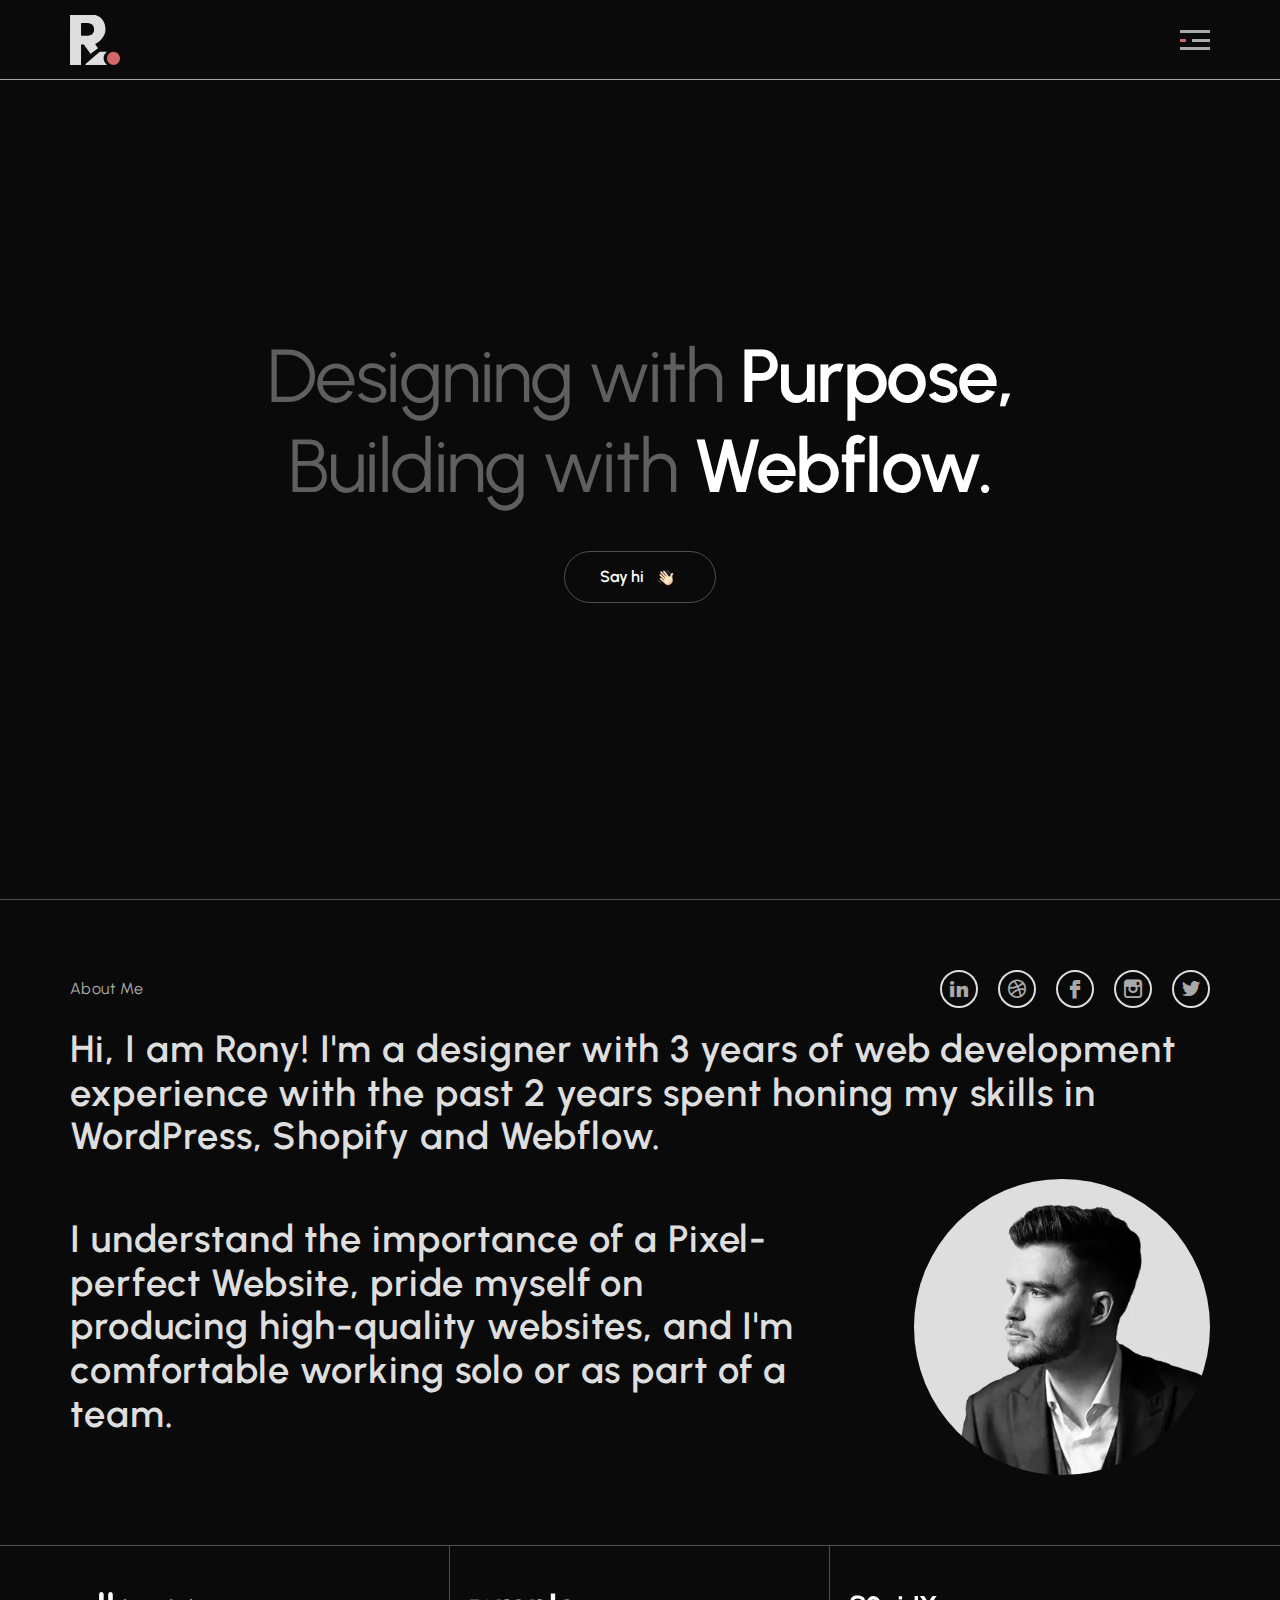
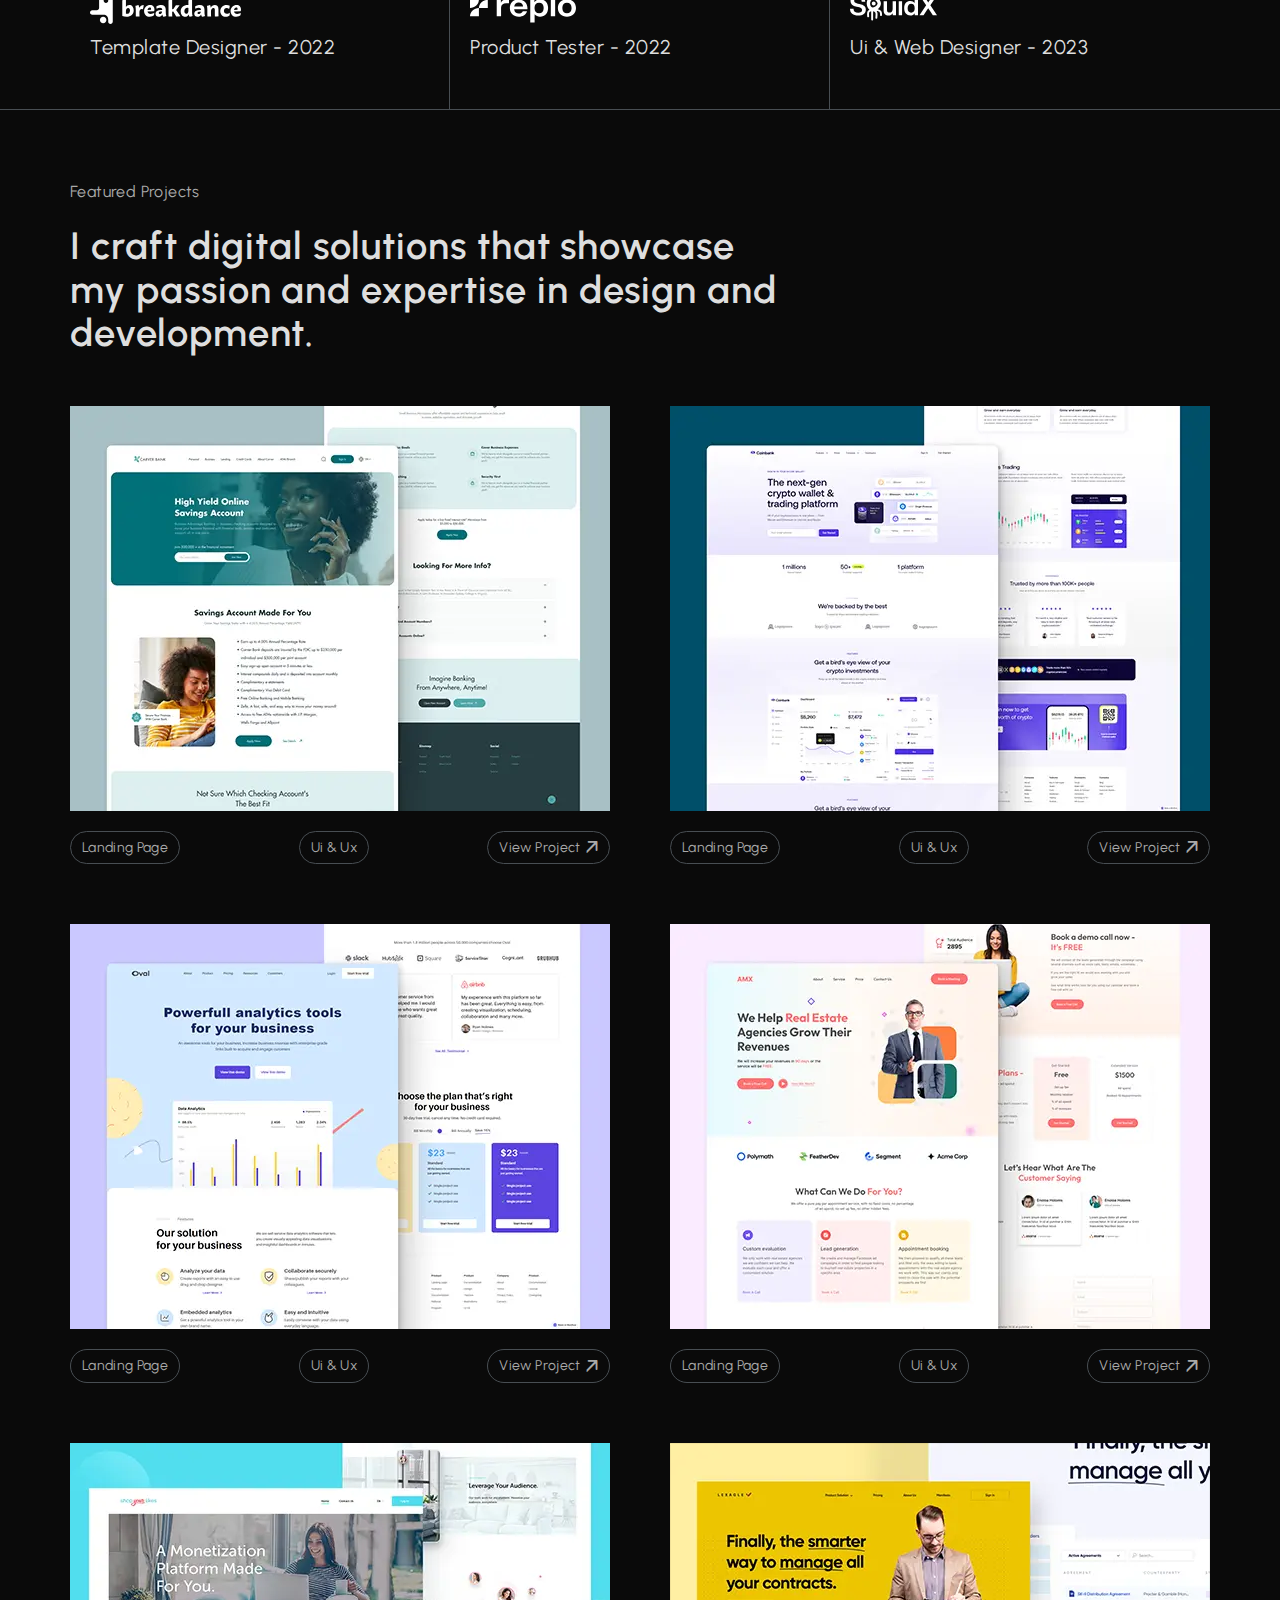
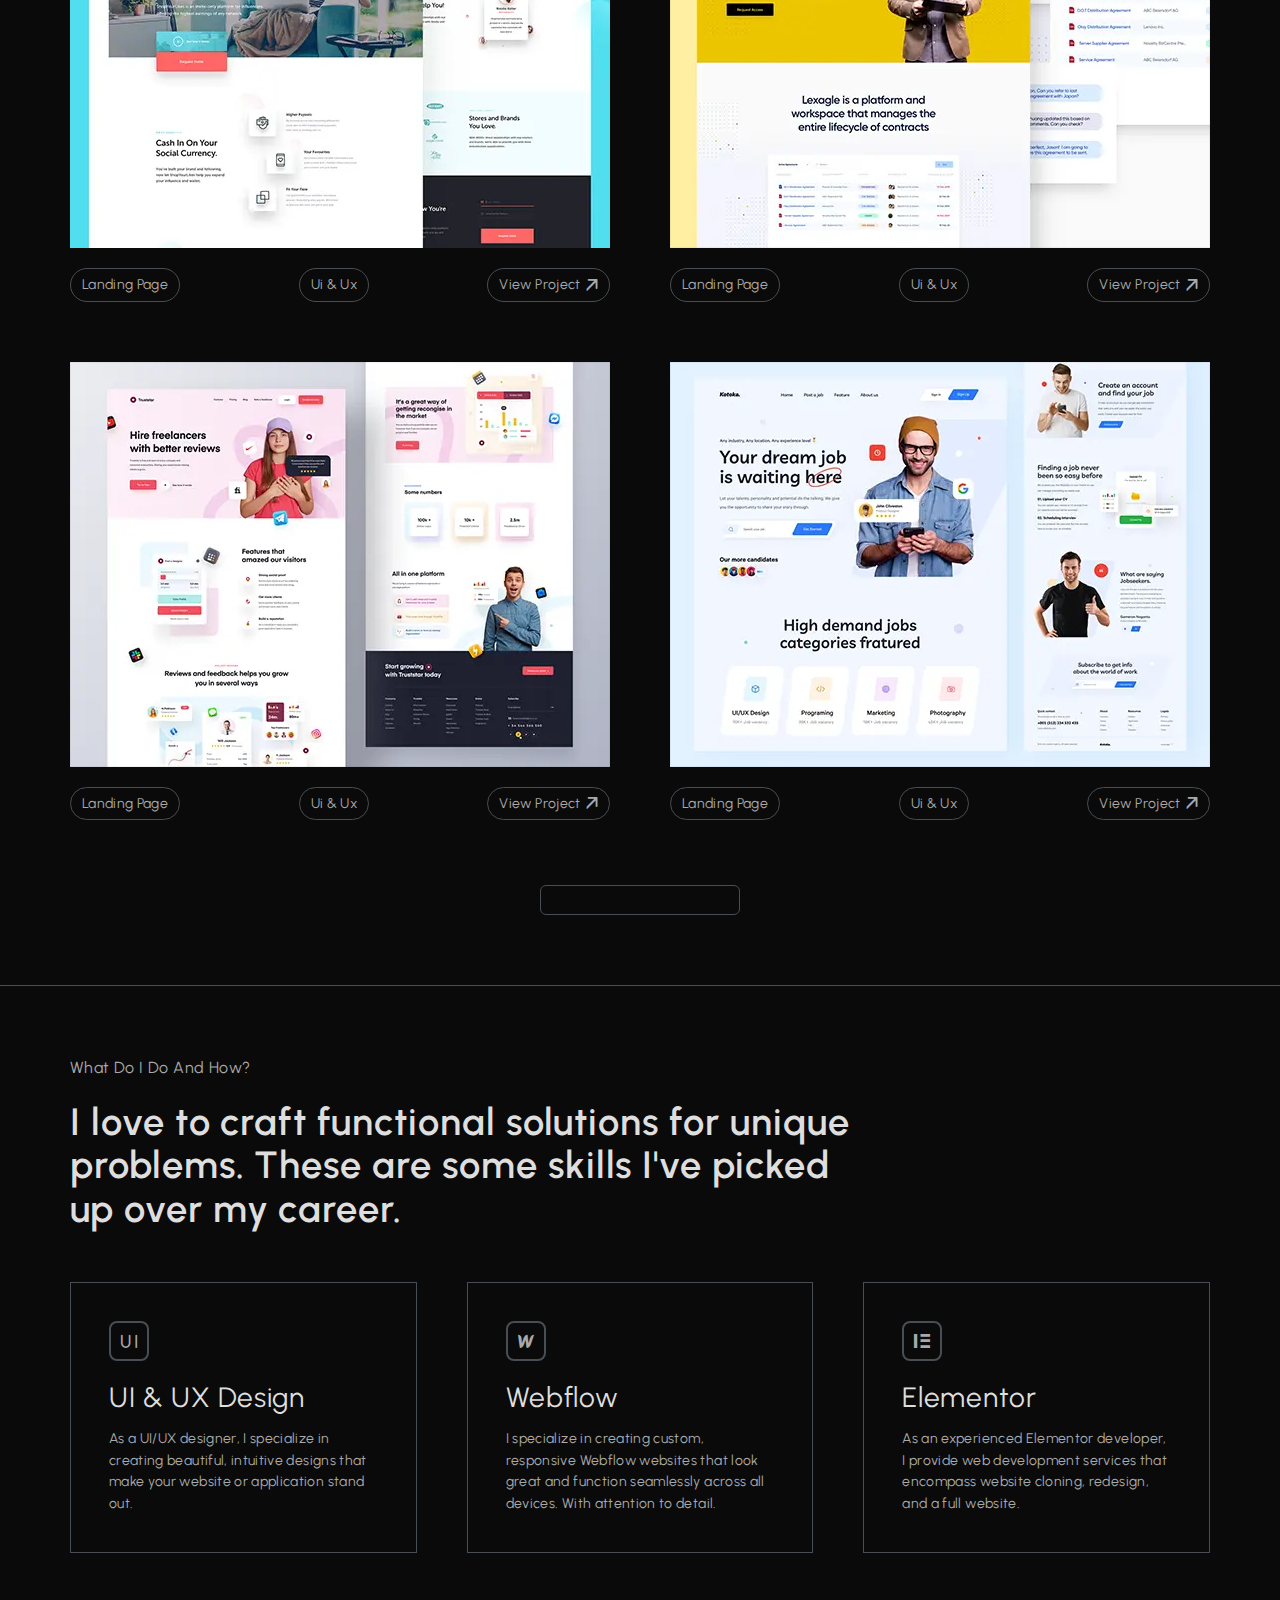
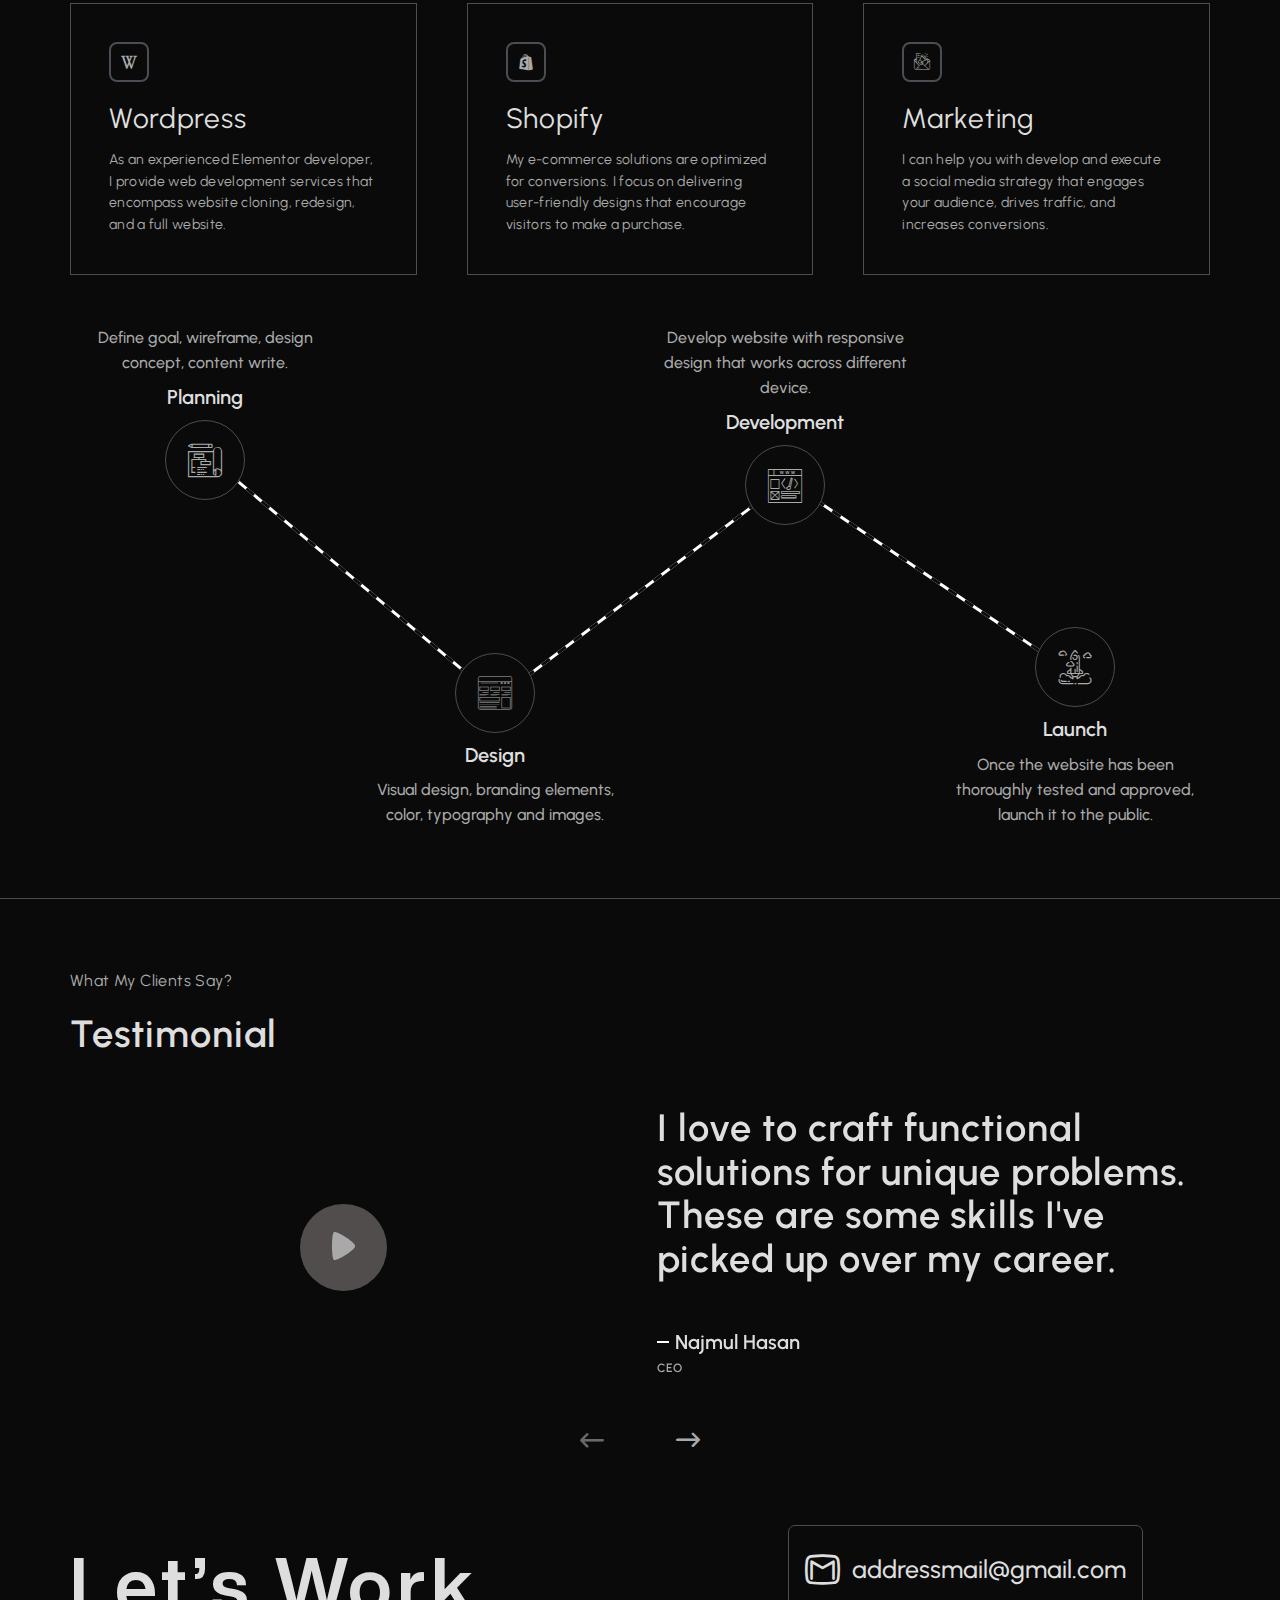
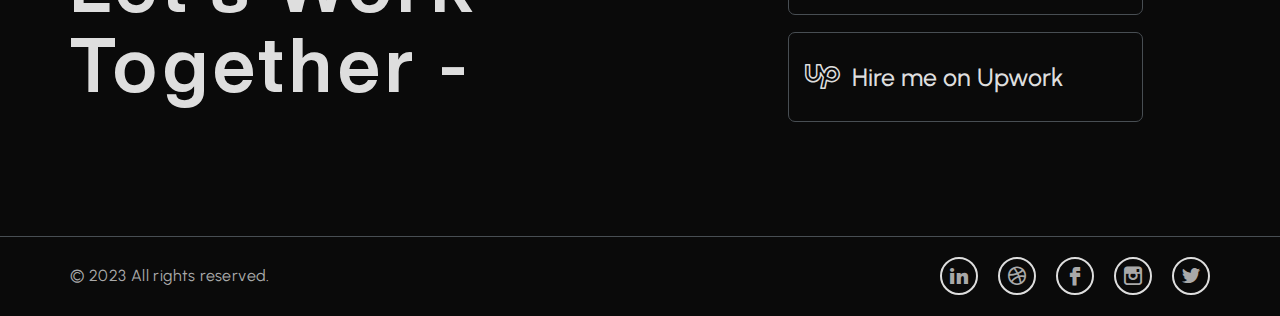
==== index.html @ db0b4a23 "26.05.24-15:58" ====
<!DOCTYPE html>
<html lang="en">

<head>
	<title>Developer</title>
	<meta charset="UTF-8">
	<meta name="format-detection" content="telephone=no">
	<meta name="description" content="Author: Garshin K. V. Portfolio Site For Developer">
	<!-- <style>body{opacity: 0;}</style> -->
	<link rel="stylesheet" href="css/style.min.css?_v=20240526155703">
	<link rel="shortcut icon" href="favicon.ico">
	<!-- <meta name="robots" content="noindex, nofollow"> -->
	<meta name="viewport" content="width=device-width, initial-scale=1.0">
</head>

<body>
	<div class="wrapper">
		<div class="scroll-up scroll-up--hide">h</div>
		<header class="header header--option">
			<div class="header__container">

				<div class="header__setup">
					<div class="header__wrap-logotype">
						<img src="img/logo.svg" alt="Logo" class="header__logo">
					</div>
					<button type="button" class="header__menu-icon icon-menu" aria-label="Burger Menu"><span class="header__one-item"></span><span class="header__two-item"></span></button>
				</div>

				<div class="header__menu menu">

					<nav class="menu__body">
						<div class="text-box text-box--content">

							<div class="text-box__inner-img">
								<img src="img/author_portfolio.webp" alt="Author" width="116" height="116" class="text-box__pic-item">

							</div>

							<div class="text-box__desiginer">
								Hi, I am Rony! I am a desiginer based on Bangladesh.
							</div>

							<div class="text-box__author-desk">
								<div class="text-box__index">Age - 23</div>
								<div class="text-box__index">Country - Bangladesh</div>
								<div class="text-box__index">WhatsApp - +9999999999999</div>
								<div class="text-box__index">Email - addressmail@gmail.com</div>
							</div>

							<ul class="social social--option">
								<li class="social__icon">
									<a href="https://www.linkedin.com/" target="_blank" class="social__link">o</a>
								</li>
								<li class="social__icon">
									<a href="https://dribbble.com/" target="_blank" class="social__link">r</a>
								</li>
								<li class="social__icon">
									<a href="https://www.facebook.com/" target="_blank" class="social__link">q</a>
								</li>
								<li class="social__icon">
									<a href="https://www.instagram.com/" target="_blank" class="social__link">p</a>
								</li>
								<li class="social__icon">
									<a href="https://twitter.com/" target="_blank" class="social__link">n</a>
								</li>
							</ul>
						</div>

						<ul class="menu__list">
							<li class="menu__item"><a href="index.html" class="menu__link">Home</a></li>

							<li class="menu__item"><a href="portfolio.html" class="menu__link">Portfolio</a></li>

							<li class="menu__item"><a href="proccess.html" class="menu__link">Process</a></li>

							<li class="menu__item"><a href="contact.html" class="menu__link">Contact</a></li>
						</ul>
					</nav>
				</div>

			</div>
		</header>
		<main class="page page--option">

			<!-- TODO Block-Hero -->
			<section class="hero hero--option">
				<div class="hero__container">
					<h1 class="hero__page-title">Designing with <strong class="hero__slogan">Purpose,</strong> <br>
						Building with <strong class="hero__slogan">Webflow.</strong></h1>
					<div class="hero__mehi-inner">
						<button type="button" class="hero__me-hi">Say hi</button>
					</div>
				</div>
			</section>

			<!-- TODO Block-About -->
			<div class="about">
				<div class="about__container">

					<!-- $Block #1 -->
					<div class="about__contact-me contact-me">
						<div class="contact-me__caption">About Me</div>

						<ul class="social social--option">
							<li class="social__icon">
								<a href="https://www.linkedin.com/" target="_blank" class="social__link">o</a>
							</li>
							<li class="social__icon">
								<a href="https://dribbble.com/" target="_blank" class="social__link">r</a>
							</li>
							<li class="social__icon">
								<a href="https://www.facebook.com/" target="_blank" class="social__link">q</a>
							</li>
							<li class="social__icon">
								<a href="https://www.instagram.com/" target="_blank" class="social__link">p</a>
							</li>
							<li class="social__icon">
								<a href="https://twitter.com/" target="_blank" class="social__link">n</a>
							</li>
						</ul>
					</div>

					<!-- $Block #2 -->
					<div class="about__paragraph">
						<p>
							Hi, I am Rony! I'm a designer with 3 years of web development experience with the past 2 years spent honing my skills in WordPress, Shopify and Webflow.
						</p>
					</div>

					<!-- $Block #3 -->
					<div class="my-info my-info--option">
						<div class="my-info__paragraph" data-da=".my-info--option,923,2">
							<p>
								I understand the importance of a Pixel-perfect Website, pride myself on producing high-quality websites, and I'm comfortable working solo or as part of a team.
							</p>
						</div>

						<div class="my-info__inner-img" data-da=".my-info--option,923,1">
							<img src="img/author_portfolio.webp" width="390" height="390" alt="Author" class="my-info__photo-my">
						</div>
					</div>
				</div>
			</div>

			<!-- TODO Block-Technologies -->
			<div class="technologies technologies--setup">
				<div class="technologies__container">

					<div class="technologies__box box">
						<img src="img/logo_company/logo_breakdance.svg" alt="Breakdance" class="box__logo" width="151" height="32">
						<div class="box__period">Template Designer - 2022</div>
					</div>

					<div class="technologies__box box">
						<img src="img/logo_company/logo_replo_cehpbe.svg" alt="Replo Cehpbe" class="box__logo" width="106" height="32">
						<div class="box__period">Product Tester - 2022</div>
					</div>

					<div class="technologies__box box">
						<img src="img/logo_company/logo_souidx.svg" alt="Souidx" class="box__logo" width="106" height="32">
						<div class="box__period">Ui & Web Designer - 2023</div>
					</div>
				</div>
			</div>

			<!-- TODO Block-DISCOVER -->
			<section class="discover discover--setup discover--border">
				<div class="discover__container">

					<h2 class="discover__caption">Featured Projects</h2>
					<div class="discover__paragraph">
						<p>I craft digital solutions that showcase my
							passion and expertise in design and
							development.</p>
					</div>

					<div class="skills skills--content">

						<!-- *Skill #1 -->
						<div class="skills__card-work card-work">
							<div class="card-work__wrap-img">
								<img src="img/project/project_carver_bank.webp" alt="Project" class="card-work__trump" width="540" height="405" loading="lazy">
							</div>

							<div class="card-work__aside aside">
								<a href="#" target="_blank" class="aside__link">Landing Page</a>
								<a href="#" target="_blank" class="aside__link">Ui & Ux</a>
								<a href="#" target="_blank" class="aside__link aside__link--cursor">View Project</a>
							</div>
						</div>

						<!-- *Skill #2 -->
						<div class="skills__card-work card-work">

							<div class="card-work__wrap-img">
								<img src="img/project/project_coin_bank.webp" alt="Project" class="card-work__trump" width="540" height="405" loading="lazy">
							</div>

							<div class="card-work__aside aside">
								<a href="#" target="_blank" class="aside__link">Landing Page</a>
								<a href="#" target="_blank" class="aside__link">Ui & Ux</a>
								<a href="#" target="_blank" class="aside__link aside__link--cursor">View Project</a>
							</div>
						</div>

						<!-- *Skill #3 -->
						<div class="skills__card-work card-work">

							<div class="card-work__wrap-img">
								<img src="img/project/project_oval.webp" alt="Project" class="card-work__trump" width="540" height="405" loading="lazy">
							</div>

							<div class="card-work__aside aside">
								<a href="#" target="_blank" class="aside__link">Landing Page</a>
								<a href="#" target="_blank" class="aside__link">Ui & Ux</a>
								<a href="#" target="_blank" class="aside__link aside__link--cursor">View Project</a>
							</div>
						</div>

						<!-- *Skill #4 -->
						<div class="skills__card-work card-work">

							<div class="card-work__wrap-img">
								<img src="img/project/project_amx.webp" alt="Project" class="card-work__trump" width="540" height="405" loading="lazy">
							</div>

							<div class="card-work__aside aside">
								<a href="#" target="_blank" class="aside__link">Landing Page</a>
								<a href="#" target="_blank" class="aside__link">Ui & Ux</a>
								<a href="#" target="_blank" class="aside__link aside__link--cursor">View Project</a>
							</div>
						</div>

						<!-- *Skill #5 -->
						<div class="skills__card-work card-work">

							<div class="card-work__wrap-img">
								<img src="img/project/project_shop_your_likes.webp" alt="Project" class="card-work__trump" width="540" height="405" loading="lazy">
							</div>

							<div class="card-work__aside aside">
								<a href="#" target="_blank" class="aside__link">Landing Page</a>
								<a href="#" target="_blank" class="aside__link">Ui & Ux</a>
								<a href="#" target="_blank" class="aside__link aside__link--cursor">View Project</a>
							</div>
						</div>

						<!-- *Skill #6 -->
						<div class="skills__card-work card-work">

							<div class="card-work__wrap-img">
								<img src="img/project/project_lexagle.webp" alt="Project" class="card-work__trump" width="540" height="405" loading="lazy">
							</div>

							<div class="card-work__aside aside">
								<a href="#" target="_blank" class="aside__link">Landing Page</a>
								<a href="#" target="_blank" class="aside__link">Ui & Ux</a>
								<a href="#" target="_blank" class="aside__link aside__link--cursor">View Project</a>
							</div>
						</div>

						<!-- *Skill #7 -->
						<div class="skills__card-work card-work">

							<div class="card-work__wrap-img">
								<img src="img/project/project_talki.webp" alt="Project" class="card-work__trump" width="540" height="405" loading="lazy">
							</div>

							<div class="card-work__aside aside">
								<a href="#" target="_blank" class="aside__link">Landing Page</a>
								<a href="#" target="_blank" class="aside__link">Ui & Ux</a>
								<a href="#" target="_blank" class="aside__link aside__link--cursor">View Project</a>
							</div>
						</div>

						<!-- *Skill #8 -->
						<div class="skills__card-work card-work">

							<div class="card-work__wrap-img">
								<img src="img/project/project_trustator.webp" alt="Project" class="card-work__trump" width="540" height="405" loading="lazy">
							</div>

							<div class="card-work__aside aside">
								<a href="#" target="_blank" class="aside__link">Landing Page</a>
								<a href="#" target="_blank" class="aside__link">Ui & Ux</a>
								<a href="#" target="_blank" class="aside__link aside__link--cursor">View Project</a>
							</div>
						</div>

						<div class="skills__btn-inner">
							<button type="button" class="skills__show-more" aria-label="Button Mostre mais/Esconder"></button>
						</div>
					</div>

				</div>
			</section>

			<!-- TODO Block-SOLUTION -->
			<section class="solution solution--setup">
				<div class="solution__container">
					<h2 class="solution__caption">What Do I Do And How?
					</h2>
					<div class="solution__paragraph">
						<p>I love to craft functional solutions for
							unique problems. These are some skills
							I've picked up over my career.</p>
					</div>

					<div class="tools">
						<div class="tools__wrap tool">

							<!-- $Tool #1 -->
							<article class="tool__cell cell-item">
								<div class="cell-item__label">l</div>
								<h3 class="cell-item__title">UI & UX Design</h3>
								<div class="cell-item__paragraph">
									<p>
										As a UI/UX designer, I specialize in creating beautiful, intuitive designs that make your website or application stand out.
									</p>
								</div>
							</article>

							<!-- $Tool #2 -->
							<article class="tool__cell cell-item">
								<div class="cell-item__label">m</div>
								<h3 class="cell-item__title">Webflow</h3>
								<div class="cell-item__paragraph">
									<p>
										I specialize in creating custom, responsive Webflow websites that look great and function seamlessly across all devices. With attention to detail.
									</p>
								</div>
							</article>

							<!-- $Tool #3 -->
							<article class="tool__cell cell-item">
								<div class="cell-item__label">i</div>
								<h3 class="cell-item__title">Elementor</h3>
								<div class="cell-item__paragraph">
									<p>
										As an experienced Elementor developer, I provide web development services that encompass website cloning, redesign, and a full website.
									</p>
								</div>
							</article>

							<!-- $Tool #4 -->
							<article class="tool__cell cell-item">
								<div class="cell-item__label">w</div>
								<h3 class="cell-item__title">Wordpress</h3>
								<div class="cell-item__paragraph">
									<p>
										As an experienced Elementor developer, I provide web development services that encompass website cloning, redesign, and a full website.
									</p>
								</div>
							</article>

							<!-- $Tool #5 -->
							<article class="tool__cell cell-item">
								<div class="cell-item__label">k</div>
								<h3 class="cell-item__title">Shopify</h3>
								<div class="cell-item__paragraph">
									<p>
										My e-commerce solutions are optimized for conversions. I focus on delivering user-friendly designs that encourage visitors to make a purchase.
									</p>
								</div>
							</article>

							<!-- $Tool #6 -->
							<article class="tool__cell cell-item">
								<div class="cell-item__label">j</div>
								<h3 class="cell-item__title">Marketing</h3>
								<div class="cell-item__paragraph">
									<p>
										I can help you with develop and execute a social media strategy that engages your audience, drives traffic, and increases conversions.
									</p>
								</div>
							</article>

						</div>
					</div>
				</div>

				<div class="solution__container infographics">

					<div class="infographics__line infographics__line--down-left"></div>
					<div class="infographics__line infographics__line--down-right"></div>
					<div class="infographics__line infographics__line--up"></div>

					<div class="infographics__scheme">
						<!-- $infographic #1 -->
						<article class="infographics__box box">
							<div class="box__paragraph">
								<p>
									Define goal, wireframe, design concept, content write.
								</p>
							</div>
							<h2 class="box__title">Planning</h2>
							<div class="box__icon">t</div>
						</article>
						<!-- $infographic #2 -->
						<article class="infographics__box box infographics__box--jump">

							<div class="box__icon" data-da=".infographics__box--jump, 769.98, 3">s</div>
							<h2 class="box__title" data-da=".infographics__box--jump, 769.98, 2">Design</h2>
							<div class="box__paragraph" data-da=".infographics__box--jump, 769.98, 1">
								<p>
									Visual design, branding elements, color, typography and images.
								</p>
							</div>
						</article>
						<!-- $infographic #3 -->
						<article class="infographics__box box">
							<div class="box__paragraph">
								<p>
									Develop website with responsive design that works across different device.
								</p>
							</div>
							<h2 class="box__title">Development</h2>
							<div class="box__icon">v</div>
						</article>
						<!-- $infographic #4 -->
						<article class="infographics__box box infographics__box--jump-two">

							<div class="box__icon" data-da=".infographics__box--jump-two, 769.98, 3">u</div>
							<h2 class="box__title" data-da=".infographics__box--jump-two, 769.98, 2">Launch</h2>
							<div class="box__paragraph" data-da=".infographics__box--jump-two, 769.98, 1">
								<p>
									Once the website has been thoroughly tested and approved, launch it to the public.
								</p>
							</div>
						</article>
					</div>

				</div>
			</section>

			<!-- TODO Block-TESTIMONIAL -->
			<section class="testimonial testimonial--setup">
				<div class="testimonial__container">
					<h2 class="testimonial__caption">What my clients say?
					</h2>
					<div class="testimonial__paragraph">
						<p>Testimonial</p>
					</div>

					<!-- Оболонка слайдера -->
					<div class="testimonial__slider swiper">
						<!-- Частина слайдера, що рухається -->
						<div class="testimonial__wrapper swiper-wrapper">

							<!-- !Слайд #1 -->
							<div class="testimonial__slide swiper-slide">
								<div class="testimonial__box-cadr">
									<div class="testimonial__inner-video">
										<a href="https://youtu.be/LJMS5MC6NcU" class="testimonial__video-link">
											<picture class="testimonial__picture-img">
												<source class="testimonial__source" type="image/webp" srcset="https://i.ytimg.com/vi_webp/LJMS5MC6NcU/maxresdefault.webp">
												<img src="https://i.ytimg.com/vi/LJMS5MC6NcU/maxresdefault.webp" width="600" height="340" alt="Interview" class="testimonial__video-slide" loading="lazy">
											</picture>
										</a>
										<button type="button" class="testimonial__play-video" aria-label="Play Video"><svg class="testimonial__item-videoplay">
												<path d="M23.33 13.98c0-3.79-19.4-15.9-21.6-13.72-2.2 2.18-2.41 25.05 0 27.43 2.41 2.39 21.6-9.93 21.6-13.72Z" />
											</svg>
										</button>
									</div>
									<div class="testimonial__text-desk">
										<div class="testimonial__text">
											<p>I love to craft functional solutions for unique problems. These are some skills I've picked up over my career.</p>
										</div>
										<div class="testimonial__name">Najmul Hasan</div>
										<div class="testimonial__specialization">CEO</div>
									</div>
								</div>
							</div>

							<!-- !Слайд #2 -->
							<div class="testimonial__slide swiper-slide">

								<div class="testimonial__box-cadr">
									<div class="testimonial__inner-video">
										<a href="https://youtu.be/95EDBBIk528" class="testimonial__video-link">
											<picture class="testimonial__picture-img">
												<source class="testimonial__source" type="image/webp" srcset="https://i.ytimg.com/vi_webp/95EDBBIk528/maxresdefault.webp">
												<img src="https://i.ytimg.com/vi/95EDBBIk528/maxresdefault.webp" width="600" height="340" alt="Interview" class="testimonial__video-slide" loading="lazy">
											</picture>
										</a>
										<button type="button" class="testimonial__play-video" aria-label="Play Video"><svg class="testimonial__item-videoplay" width="23.5" height="28">
												<path d="M23.33 13.98c0-3.79-19.4-15.9-21.6-13.72-2.2 2.18-2.41 25.05 0 27.43 2.41 2.39 21.6-9.93 21.6-13.72Z" />
											</svg>
										</button>
									</div>
									<div class="testimonial__text-desk">
										<div class="testimonial__text">
											<p>I love to craft functional solutions for unique problems. These are some skills I've picked up over my career.</p>
										</div>
										<div class="testimonial__name">Alfred Nopple</div>
										<div class="testimonial__specialization">Designer</div>
									</div>
								</div>

							</div>

							<!-- !Слайд #3 -->
							<div class="testimonial__slide swiper-slide">

								<div class="testimonial__box-cadr">
									<div class="testimonial__inner-video">
										<a href="https://youtu.be/S68dbcnYdYQ" class="testimonial__video-link">
											<picture class="testimonial__picture-img">
												<source class="testimonial__source" type="image/webp" srcset="https://i.ytimg.com/vi_webp/S68dbcnYdYQ/maxresdefault.webp">
												<img src="https://i.ytimg.com/vi/S68dbcnYdYQ/maxresdefault.webp" width="600" height="340" alt="Interview" class="testimonial__video-slide" loading="lazy">
											</picture>
										</a>
										<button type="button" class="testimonial__play-video" aria-label="Play Video"><svg class="testimonial__item-videoplay" width="23.5" height="28">
												<path d="M23.33 13.98c0-3.79-19.4-15.9-21.6-13.72-2.2 2.18-2.41 25.05 0 27.43 2.41 2.39 21.6-9.93 21.6-13.72Z" />
											</svg>
										</button>
									</div>
									<div class="testimonial__text-desk">
										<div class="testimonial__text">
											<p>I love to craft functional solutions for unique problems. These are some skills I've picked up over my career.</p>
										</div>
										<div class="testimonial__name">Naomi Morretti</div>
										<div class="testimonial__specialization">Fronted developer</div>
									</div>
								</div>

							</div>

							<!-- !Слайд #4 -->
							<div class="testimonial__slide swiper-slide">

								<div class="testimonial__box-cadr">
									<div class="testimonial__inner-video">
										<a href="https://youtu.be/daQMg5QTgZE" class="testimonial__video-link">
											<picture class="testimonial__picture-img">
												<source class="testimonial__source" type="image/webp" srcset="https://i.ytimg.com/vi_webp/daQMg5QTgZE/maxresdefault.webp">
												<img src="https://i.ytimg.com/vi/daQMg5QTgZE/maxresdefault.webp" width="600" height="340" alt="Interview" class="testimonial__video-slide" loading="lazy">
											</picture>
										</a>
										<button type="button" class="testimonial__play-video" aria-label="Play Video"><svg class="testimonial__item-videoplay" width="23.5" height="28">
												<path d="M23.33 13.98c0-3.79-19.4-15.9-21.6-13.72-2.2 2.18-2.41 25.05 0 27.43 2.41 2.39 21.6-9.93 21.6-13.72Z" />
											</svg>
										</button>
									</div>
									<div class="testimonial__text-desk">
										<div class="testimonial__text">
											<p>I love to craft functional solutions for unique problems. These are some skills I've picked up over my career.</p>
										</div>
										<div class="testimonial__name">Kevin Sprite</div>
										<div class="testimonial__specialization">Project manager</div>
									</div>
								</div>

							</div>

						</div>
						<!-- Якщо потрібна пагінація -->
						<!-- <div class="swiper-pagination"></div> -->
						<!-- Якщо потрібна навігація (ліворуч/праворуч) -->
						<div class="testimonial__btn-group">
							<button type="button" class="swiper-button-prev">a</button>
							<button type="button" class="swiper-button-next">a</button>
						</div>
						<!-- Якщо потрібен скролбар -->
						<!-- <div class="swiper-scrollbar"></div> -->
					</div>
				</div>
			</section>

			<!-- TODO Block-TOGETHER -->
			<section class="together together--setup">
				<div class="together__container">
					<h2 class="together__title">Let’s Work Together -</h2>

					<div class="together__feedback">
						<a href="mailto:hirony16@gmail.com" target="_blank" class="together__link together__link--mail">addressmail@gmail.com</a>

						<a href="https://www.upwork.com/" target="_blank" class="together__link together__link--upwork">Hire me on Upwork</a>
					</div>
				</div>
			</section>
		</main>
		<footer class="footer footer--option">
			<div class="footer__container">

				<div class="footer__rights">&copy; 2023 All rights reserved.</div>

				<ul class="social social--option">
					<li class="social__icon">
						<a href="https://www.linkedin.com/" target="_blank" class="social__link">o</a>
					</li>
					<li class="social__icon">
						<a href="https://dribbble.com/" target="_blank" class="social__link">r</a>
					</li>
					<li class="social__icon">
						<a href="https://www.facebook.com/" target="_blank" class="social__link">q</a>
					</li>
					<li class="social__icon">
						<a href="https://www.instagram.com/" target="_blank" class="social__link">p</a>
					</li>
					<li class="social__icon">
						<a href="https://twitter.com/" target="_blank" class="social__link">n</a>
					</li>
				</ul>
			</div>
		</footer>
	</div>
	<script src="js/app.min.js?_v=20240526155703"></script>
</body>

</html>
---- css/style.min.css ----
@import url(https://fonts.googleapis.com/css?family=Urbanist:400,500,600,700,500italic&display=swap);@import url(https://fonts.googleapis.com/css?family=Inter:700&display=swap);@font-face{font-family:IconsFonts;font-display:swap;src:url(../fonts/IconsFonts.woff2) format("woff2");font-weight:400;font-style:normal}@font-face{font-family:HelveticaNowDisplayBold;font-display:swap;src:url(../fonts/HelveticaNowDisplayBold.woff2) format("woff2");font-weight:400;font-style:normal}[class*=" icon-"]::before{font-family:IconsFonts;font-style:normal;font-weight:400;font-variant:normal;text-transform:none;line-height:1;-webkit-font-smoothing:antialiased;-moz-osx-font-smoothing:grayscale}.icon-arrow-pagination:before{content:"a"}.icon-arrow-up-right:before{content:"b"}.icon-icon-gmail:before{content:"c"}.icon-icon-upwork:before{content:"d"}.icon-logo-breakdance:before{content:"e"}.icon-logo-replo-cehpbe:before{content:"f"}.icon-logo-souidx:before{content:"g"}.icon-mouse-up:before{content:"h"}.icon-program-elementor:before{content:"i"}.icon-program-marketing:before{content:"j"}.icon-program-shopify:before{content:"k"}.icon-program-ui-ux-design:before{content:"l"}.icon-program-webflow:before{content:"m"}.icon-social-twitter:before{content:"n"}.icon-social-linkedin:before{content:"o"}.icon-social-instagram:before{content:"p"}.icon-social-facebook:before{content:"q"}.icon-social-dribbble:before{content:"r"}.icon-sheme-design:before{content:"s"}.icon-scheme-planning:before{content:"t"}.icon-scheme-launch:before{content:"u"}.icon-scheme-development:before{content:"v"}.icon-program-wordpress:before{content:"w"}:root{--headerHight:5rem;--headerHightMobile:3.75rem;--fontBlockFunction:#DEDEDE;--fontTitleLink:#FFFFFF;--fontSubTitleLink:#5F5F5F;--fontSubTitle:#C9C9C9;--fontSubCaption:#CBCBCB;--fontLogo:#D46868;--fontTitleContact:#606060;--colorBg:#0A0A0A;--colorBgPageContact:#0E0E0E;--colorDecore:#484E53;--colorDecoreBorder:#141414;--colorLinkHover:#1D6400;--colorBgBurger:#945757;--colorBgPlay:#797272}*{padding:0;margin:0;border:0}*,*::after,*::before{box-sizing:border-box}*::after,*::before{display:inline-block}body,html{height:100%;min-width:320px}body{color:#a9a9a9;line-height:1;font-family:Urbanist;font-size:1.5rem;-ms-text-size-adjust:100%;-moz-text-size-adjust:100%;-webkit-text-size-adjust:100%;-webkit-font-smoothing:antialiased;-moz-osx-font-smoothing:grayscale}button,input,textarea{font-family:Urbanist;font-size:inherit;line-height:inherit;color:inherit;background-color:transparent}input,textarea{width:100%}button,option,select{cursor:pointer}a{display:inline-block;color:inherit;text-decoration:none}ul li{list-style:none}img{vertical-align:top}b,h1,h2,h3,h4,h5,h6,strong{font-weight:inherit;font-size:inherit}address,em,i{font-style:normal}img{vertical-align:top}button,input,textarea{font-family:inherit;font-size:inherit;line-height:inherit}button{color:inherit;background-color:transparent}input[type=email],input[type=tel],input[type=text],textarea{-webkit-appearance:none;appearance:none}textarea{resize:vertical}table{border-collapse:collapse;border-spacing:0}.lock body{overflow:hidden;touch-action:none;-ms-scroll-chaining:none;overscroll-behavior:none}.wrapper{min-height:100%;display:flex;flex-direction:column;overflow:hidden}@supports (overflow:clip){.wrapper{overflow:clip}}.wrapper > main{flex:1 1 auto}.wrapper > *{min-width:0}[class*=__container]{max-width:73.125rem;margin:0 auto;padding:0 .9375rem}.icon-menu{display:none}.ibg{width:100%;height:100%;-o-object-fit:cover;object-fit:cover}.ibg--top{-o-object-position:top;object-position:top}.ibg--bottom{-o-object-position:bottom;object-position:bottom}.ibg--left{-o-object-position:left;object-position:left}.ibg--right{-o-object-position:right;object-position:right}.ibg--contain{-o-object-fit:contain;object-fit:contain}.social--option{z-index:2}.social__icon{position:relative;width:2.375rem;height:2.375rem;border:.125rem solid var(--colorDecore);border-radius:50%;display:flex;align-items:center;justify-content:center;overflow:hidden}.social__icon::before{position:absolute;content:"";left:0;top:0;width:2.625rem;height:2.625rem;background:var(--colorLinkHover);z-index:-1;opacity:0;transition:all .25s ease-in}.hero__container:not(:last-child){margin-bottom:3.125rem}.hero__title-page{color:#dedede;text-align:center;font-size:clamp(3.125rem,2.515rem + 3.05vw,4.688rem);font-weight:700;line-height:1}.hero__title-page:not(:last-child){margin-bottom:.625rem}.hero__parapgraph{color:#a9a9a9;text-align:center;font-size:clamp(1.25rem,1.152rem + .49vw,1.5rem);line-height:1.15;letter-spacing:.0375rem}.together__container{display:flex;flex-wrap:wrap;align-items:center;-webkit-column-gap:1.5625rem;-moz-column-gap:1.5625rem;column-gap:1.5625rem}.together__title{color:var(--fontBlockFunction);font-family:HelveticaNowDisplayBold;font-size:clamp(3.125rem,2.515rem + 3.05vw,4.688rem);font-weight:700;line-height:1.06;letter-spacing:.328125rem;text-transform:capitalize}.together__feedback{color:var(--fontBlockFunction);text-align:justify;font-size:clamp(1.25rem,1.128rem + .61vw,1.563rem);font-weight:500;line-height:1.49;display:flex;flex-direction:column;row-gap:1.0625rem;justify-content:space-between;text-align:center}.together__link{padding:1.125rem 1rem;border-radius:.4375rem;border:.0625rem solid var(--colorDecore);position:relative;overflow:hidden;position:relative;display:flex;-webkit-column-gap:.75rem;-moz-column-gap:.75rem;column-gap:.75rem;align-items:center;justify-content:flex-start}.together__link::before{content:"c";font-family:IconsFonts;font-size:clamp(1.563rem,1.319rem + 1.22vw,2.188rem)}.together__link::after{content:"";position:absolute;left:0;top:0;width:100%;height:100%;background:var(--colorLinkHover);opacity:0;z-index:-1;-webkit-transform:translateY(3.4375rem);transform:translateY(3.4375rem);transition:all .25s ease-in;font-family:"Times New Roman",Times,serif}.together__link--upwork::before{content:"d"}.discover--setup:not(:last-child){margin-bottom:clamp(2.813rem,.13rem + 13.41vw,9.688rem)}.skills--content{display:flex;flex-wrap:wrap;width:100%;gap:3.75rem;justify-content:space-between}.discover__caption{font-size:1rem;line-height:1.54;letter-spacing:.025rem;text-transform:capitalize}.discover__caption:not(:last-child){margin-bottom:1.25em}.discover__paragraph{font-size:clamp(1.75rem,1.506rem + 1.22vw,2.375rem);color:var(--fontBlockFunction);font-weight:600;line-height:1.15;letter-spacing:.059375rem}.discover__paragraph:not(:last-child){margin-bottom:1.3157894737em}.discover__paragraph p:not(:last-child){margin-bottom:.2631578947em}.skills__card-work{flex:0 1 calc((100% - 3.75rem * 1)/ 2);display:flex;flex-direction:column;row-gap:1.25rem}.skills__btn-inner{margin:0 auto}.skills__show-more{font-weight:500;font-style:italic;font-size:1rem;text-align:center;min-width:12.5rem;padding:.875rem 1.375rem;border:.0625rem solid var(--colorDecore);border-radius:.375rem;position:relative;overflow:hidden;transition:all .25s ease-in}.skills__show-more::before{position:absolute;left:0;top:0;content:"";width:100%;height:100%;background:var(--fontLogo);z-index:-1;opacity:0;transition:all .25s ease-in}.card-work__wrap-img{overflow:hidden;display:block;aspect-ratio:540/405}.card-work__trump{width:100%;height:100%;-o-object-fit:cover;object-fit:cover;-o-object-position:top center;object-position:top center}.card-work__aside{display:flex;flex-wrap:wrap;align-items:center;justify-content:space-between}.aside__link{text-align:center;font-size:.875rem;line-height:1.54;letter-spacing:.021875rem;text-transform:capitalize;padding:.3125rem .6875rem;border:.0625rem solid var(--colorDecore);border-radius:1.5625rem;position:relative;overflow:hidden;transition:all .25s ease-in}.aside__link::before{position:absolute;left:0;top:0;content:"";width:100%;height:100%;background:var(--colorLinkHover);border-radius:1.5625rem;z-index:-1;-webkit-transform:translateX(-100%);transform:translateX(-100%);opacity:0;transition:all .25s ease-in}.aside__link--cursor{display:flex;align-items:center;justify-content:center;-webkit-column-gap:.3125rem;-moz-column-gap:.3125rem;column-gap:.3125rem}.aside__link--cursor::after{content:"b";font-family:IconsFonts;font-size:.75rem;text-transform:none}.scroll-up{font-family:IconsFonts;font-size:2.5rem;position:fixed;bottom:2.1875em;right:.625em}.scroll-up--hide{display:none}.social--option{align-self:flex-start}.header--option{position:fixed;left:0;top:0;width:100%;background:var(--colorBg);z-index:100;padding-top:.625rem;padding-bottom:.625rem;min-height:var(--headerHight);display:flex;align-items:center;justify-content:space-between;border-bottom:.0625rem solid #a9a9a9}.header__container{display:flex;width:100%;align-items:center;justify-content:space-between}.header__setup{display:flex;width:100%;flex-wrap:wrap;align-items:center;justify-content:space-between}.header__wrap-logotype{display:block;overflow:hidden;aspect-ratio:50/50;max-width:3.125rem}.header__logo{width:100%;height:100%;-o-object-fit:cover;object-fit:cover}.menu__body{display:flex;align-items:flex-start;justify-content:center;-webkit-column-gap:2.5rem;-moz-column-gap:2.5rem;column-gap:2.5rem}.menu__list{color:var(--fontBlockFunction);font-size:2.5rem;font-weight:500;line-height:1;letter-spacing:-.01875rem;text-transform:capitalize;display:flex;flex-direction:column;row-gap:3.5rem}.menu__link{transition:all .3s ease-in-out;position:relative}.menu__link::after{content:"";position:absolute;left:0;top:100%;width:0;height:3px;background-color:var(--fontBlockFunction);transition:width .25s ease-in-out}.text-box__inner-img{display:block;overflow:hidden;aspect-ratio:116/116;max-width:7.25rem;border-radius:50%}.text-box__pic-item{width:100%;height:100%;-o-object-fit:cover;object-fit:cover}.text-box__desiginer{font-size:clamp(1.75rem,1.506rem + 1.22vw,2.375rem);color:var(--fontBlockFunction);font-weight:600;line-height:1.15;letter-spacing:.059375rem;max-width:37.75rem}.text-box__desiginer:not(:last-child){margin-bottom:1.3157894737em}.text-box__desiginer p:not(:last-child){margin-bottom:.2631578947em}.text-box__author-desk{font-size:1rem;line-height:1.54;letter-spacing:.025rem;display:flex;flex-direction:column;row-gap:.625rem}.social__icon{border:.125rem solid var(--fontBlockFunction)}.footer--option{border-top:.0625rem solid var(--colorDecore);min-height:5rem;background:var(--colorBg)}.social--option{display:flex;flex-wrap:wrap;align-items:center;justify-content:center;gap:1.25rem;font-family:IconsFonts;font-size:1.125rem}.footer__container{font-size:1rem;line-height:1.54;letter-spacing:.4px;padding-top:1.25rem;padding-bottom:1.25rem;display:flex;width:100%;flex-wrap:wrap;-webkit-column-gap:1.25rem;-moz-column-gap:1.25rem;column-gap:1.25rem;align-items:center;justify-content:space-between}.footer__rights{flex-shrink:0}body{background:var(--colorBg)}.page--option{padding-bottom:clamp(2.813rem,1.13rem + 8.41vw,7.125rem)}.page--option > *:not(:last-child){margin-bottom:clamp(1.875rem,.899rem + 4.88vw,4.375rem)}.hero__page-title{color:var(--fontSubTitleLink);font-weight:400;letter-spacing:-.09375rem;font-size:clamp(3rem,2.386rem + 3.07vw,4.688rem);text-align:center;line-height:1}.hero__page-title:not(:last-child){margin-bottom:.5333333333em}.hero__slogan{color:var(--fontTitleLink);font-size:clamp(3rem,2.386rem + 3.07vw,4.688rem);font-weight:600;line-height:1.2;letter-spacing:-1.5px}.hero__mehi-inner{text-align:center;display:flex;align-items:center;justify-content:center;position:relative}.hero__me-hi{color:var(--fontTitleLink);font-size:1rem;font-weight:600;line-height:1.49;letter-spacing:-.02rem;text-align:center;padding:.6875rem 2.1875rem;border-radius:3.1875rem;border:.0625rem solid var(--colorDecore);display:flex;align-items:center;justify-content:center;-webkit-column-gap:.5rem;-moz-column-gap:.5rem;column-gap:.5rem;position:relative;overflow:hidden}.hero__me-hi::before{z-index:-1;content:"";position:absolute;left:0;top:0;width:100%;height:100%;background:var(--colorLinkHover);opacity:0;transition:all .25s ease-in}.hero__me-hi::after{content:"";width:1.75rem;height:1.75rem;background:url(../img/svg_items/hand.webp) center no-repeat}.about__container-me{padding-top:0}.about__contact-me{display:flex;gap:1.25rem;width:100%;flex-wrap:wrap;align-items:center;justify-content:space-between}.about__paragraph{font-size:clamp(1.75rem,1.506rem + 1.22vw,2.375rem);color:var(--fontBlockFunction);font-weight:600;line-height:1.15;letter-spacing:.059375rem}.about__paragraph:not(:last-child){margin-bottom:0}.about__paragraph p:not(:last-child){margin-bottom:.2631578947em}.contact-me__caption{font-size:1rem;line-height:1.54;letter-spacing:.025rem;text-transform:capitalize}.contact-me__caption:not(:last-child){margin-bottom:0}.my-info--option{display:flex;flex-wrap:wrap;-webkit-column-gap:2.5rem;-moz-column-gap:2.5rem;column-gap:2.5rem;align-items:center}.my-info__paragraph{font-size:clamp(1.75rem,1.506rem + 1.22vw,2.375rem);color:var(--fontBlockFunction);font-weight:600;line-height:1.15;letter-spacing:.0546875rem;flex:0 1 64%}.my-info__paragraph:not(:last-child){margin-bottom:0}.my-info__paragraph p:not(:last-child){margin-bottom:.2631578947em}.my-info__inner-img{overflow:hidden;display:block;aspect-ratio:390/390;border-radius:50%;flex:0 1 26%}.my-info__photo-my{width:100%;height:100%;-o-object-fit:cover;object-fit:cover}.technologies--setup{border-top:.0625rem solid var(--colorDecore);border-bottom:.0625rem solid var(--colorDecore)}.technologies__container{display:flex;width:100%;flex-wrap:wrap}.technologies__box{padding-left:80px;padding-right:40px;padding-left:20px;padding-right:10px;display:flex;flex-direction:column;row-gap:.5rem;align-items:flex-start;justify-content:flex-start}.technologies__box:nth-child(2) .box__logo{width:6.625rem;height:2rem}.technologies__box:nth-child(3) .box__logo{width:5.4375rem;height:2rem}.box__logo{width:9.4375rem;height:2rem}.box__period{color:var(--fontBlockFunction);font-size:clamp(1rem,.741rem + .71vw,1.25rem);line-height:1.54;letter-spacing:.03125rem}.discover--border{padding-bottom:4.375rem;border-bottom:.0625rem solid var(--colorDecore)}.solution__container{position:relative}.solution__container:not(:last-child){margin-bottom:3.125rem}.solution__caption{font-size:1rem;line-height:1.54;letter-spacing:.025rem;text-transform:capitalize}.solution__caption:not(:last-child){margin-bottom:1.25em}.solution__paragraph{font-size:clamp(1.75rem,1.506rem + 1.22vw,2.375rem);color:var(--fontBlockFunction);font-weight:600;line-height:1.15;letter-spacing:.059375rem;max-width:50.6875rem}.solution__paragraph:not(:last-child){margin-bottom:1.3157894737em}.solution__paragraph p:not(:last-child){margin-bottom:.2631578947em}.solution--setup{padding-bottom:4.375rem;border-bottom:.0625rem solid var(--colorDecore)}.tools__wrap{display:flex;width:100%;height:100%;flex-wrap:wrap;gap:3.125rem;justify-content:space-between}.tool__cell{border:.0625rem solid var(--colorDecore);padding:clamp(.938rem,-2.03rem + 6.18vw,2.375rem)}.cell-item__label{font-family:IconsFonts;font-size:1rem;padding:.625rem;display:inline-block;border:.125rem solid var(--colorDecore);border-radius:.5rem}.cell-item__label:not(:last-child){margin-bottom:1.25em}.cell-item__title{color:var(--fontBlockFunction);font-size:clamp(1.5rem,1.402rem + .49vw,1.75rem);line-height:1.15;letter-spacing:.04375rem}.cell-item__title:not(:last-child){margin-bottom:.5357142857em}.cell-item__paragraph{color:#a9a9a9;font-size:.875rem;line-height:1.54;letter-spacing:.021875rem}.infographics__scheme{display:flex;-webkit-column-gap:1.25rem;-moz-column-gap:1.25rem;column-gap:1.25rem;flex-wrap:wrap;width:100%;min-height:31.4375rem;justify-content:center}.infographics__line{position:absolute;left:50%;top:0;width:20rem;height:3px;background-image:linear-gradient(90deg,transparent,transparent 50%,var(--colorBg) 50%,var(--colorBg) 80%),linear-gradient(90deg,var(--fontTitleLink),var(--fontTitleLink),var(--fontTitleLink),var(--fontTitleLink),var(--fontTitleLink));background-size:20px 5px,50% 3px;border:none}.infographics__line--down-left{-webkit-transform:rotate(40deg) translate(-190px,480px);transform:rotate(40deg) translate(-190px,480px)}.infographics__line--down-right{-webkit-transform:rotate(34deg) translate(260px,135px);transform:rotate(34deg) translate(260px,135px)}.infographics__line--up{-webkit-transform:rotate(-37deg) translate(-300px,115px);transform:rotate(-37deg) translate(-300px,115px)}.infographics__box{position:relative;display:flex;flex-direction:column;align-items:center;text-align:center}.box__paragraph{font-size:1rem;font-size:clamp(.75rem,.652rem + .49vw,1rem);font-weight:500;line-height:1.57}.box__paragraph p:not(:last-child){margin-bottom:.5em}.box__title{color:var(--fontBlockFunction);font-size:1.25rem;font-weight:600;line-height:2.24}.box__icon{font-family:IconsFonts;font-size:2.125rem;width:5rem;height:5rem;background:var(--colorBg);border:.0625rem solid var(--colorDecore);border-radius:50%;display:flex;align-items:center;justify-content:center}.testimonial__caption{font-size:1rem;line-height:1.54;letter-spacing:.025rem;text-transform:capitalize}.testimonial__caption:not(:last-child){margin-bottom:1.25em}.testimonial__paragraph{font-size:clamp(1.75rem,1.506rem + 1.22vw,2.375rem);color:var(--fontBlockFunction);font-weight:600;line-height:1.15;letter-spacing:.059375rem}.testimonial__paragraph:not(:last-child){margin-bottom:1.3157894737em}.testimonial__paragraph p:not(:last-child){margin-bottom:.2631578947em}.testimonial__text{font-size:clamp(1.125rem,-1.456rem + 5.38vw,2.375rem);color:var(--fontBlockFunction);font-weight:600;line-height:1.15;letter-spacing:.059375rem}.testimonial__text:not(:last-child){margin-bottom:1.3157894737em}.testimonial__text p:not(:last-child){margin-bottom:.2631578947em}.testimonial__wrapper:not(:last-child){margin-bottom:clamp(1.25rem,.762rem + 2.44vw,2.5rem)}.testimonial__slide{display:flex;flex-wrap:wrap;width:100%;height:100%;align-items:center;justify-content:center}.testimonial__box-cadr{flex:0 1 100%;display:flex;flex-wrap:wrap;-webkit-column-gap:2.5rem;-moz-column-gap:2.5rem;column-gap:2.5rem}.testimonial__inner-video{position:relative;aspect-ratio:600/305;overflow:hidden}.testimonial__inner-video:hover .testimonial__play-video{opacity:1;background:var(--fontTitleLink)}.testimonial__inner-video:hover .testimonial__item-videoplay{fill:var(--fontLogo)}.testimonial__video-slide{width:100%;height:100%;-o-object-fit:contain;object-fit:contain}.testimonial__name{color:var(--fontBlockFunction);font-size:clamp(.75rem,.555rem + .98vw,1.25rem);font-weight:600;line-height:1;display:flex;-webkit-column-gap:.375rem;-moz-column-gap:.375rem;column-gap:.375rem;align-items:center}.testimonial__name:not(:last-child){margin-bottom:.5em}.testimonial__name::before{content:"";width:clamp(.5rem,.402rem + .49vw,.75rem);height:.125rem;background:var(--fontTitleLink)}.testimonial__specialization{font-size:clamp(.625rem,.576rem + .24vw,.75rem);font-weight:600;line-height:1;text-transform:capitalize}.testimonial__play-video{width:clamp(3.75rem,3.091rem + 3.29vw,5.438rem);height:clamp(3.75rem,3.091rem + 3.29vw,5.438rem);background:var(--colorBgPlay);border-radius:50%;opacity:.65;position:absolute;left:42%;top:35%;outline:0;display:none;transition:all .25s ease-in}.testimonial__play-video:focus{opacity:1;background:var(--fontTitleLink)}.testimonial__play-video:focus .testimonial__item-videoplay{fill:var(--fontLogo)}.testimonial__inner-video--enabled{cursor:pointer}.testimonial__inner-video--enabled .testimonial__play-video{display:block}.testimonial__item-videoplay{fill:var(--fontTitleLink);width:23px;height:28px;transition:all .25s ease-in}.testimonial__btn-group{font-family:IconsFonts;font-size:1.5rem;display:flex;align-items:center;justify-content:center;-webkit-column-gap:2.5rem;-moz-column-gap:2.5rem;column-gap:2.5rem}.testimonial__btn-group button{padding:.1875rem 1rem;border-radius:.625rem}.swiper-button-prev{-webkit-transform:rotate(180deg);transform:rotate(180deg)}.swiper-button-disabled{opacity:.6;cursor:default}body{background:var(--colorBg)}.about--setup{padding-bottom:2.75rem}.about--setup > *:not(:last-child){margin-bottom:2.75rem}.about__option{padding-top:var(--headerHight)}.about__container{display:flex;flex-wrap:wrap;align-items:center;justify-content:center;-webkit-column-gap:1.875rem;-moz-column-gap:1.875rem;column-gap:1.875rem;row-gap:1.25rem}.block__contact{font-family:Inter;color:var(--fontTitleLink);display:flex;width:100%;flex-direction:column;align-items:center;justify-content:center}.block__contact > *:not(:last-child){margin-bottom:clamp(1.563rem,.928rem + 3.17vw,3.188rem)}.block__main-title{color:var(--fontTitleContact);font-family:"Times New Roman",Times,serif;font-size:clamp(2.5rem,2.134rem + 1.83vw,3.438rem);font-style:italic;font-weight:700;line-height:1.2;letter-spacing:-.0703125rem}.block__main-title strong{color:var(--fontTitleLink);font-family:Inter;font-style:normal;font-size:clamp(3.125rem,2.686rem + 2.2vw,4.25rem);font-weight:700;line-height:1.2;letter-spacing:-.13rem}.block__paragraph{font-size:1.125rem;line-height:1.1;letter-spacing:-.045rem}.block__paragraph p:not(:last-child){margin-bottom:1.2222222222em}.block__dopinfo{display:flex;flex-direction:column;row-gap:1.25rem;align-self:flex-start}.block__say-hi{text-align:center;font-family:"Times New Roman",Times,serif;font-style:italic;font-size:1.25rem;line-height:1;letter-spacing:-.04375rem;padding:.875rem 1.5rem;border-radius:44px;border:1px solid #fff;position:relative;overflow:hidden}.block__say-hi::before{content:"";position:absolute;left:0;top:0;width:100%;height:100%;background:var(--colorLinkHover);opacity:0;z-index:-2;-webkit-transform:translateY(3.4375rem);transform:translateY(3.4375rem);transition:all .25s ease-in}.block__say-hi span{font-family:Inter;font-style:normal;font-size:1rem;font-weight:600;line-height:1;letter-spacing:-.035rem}.block__poster-wrap{display:block;aspect-ratio:400/850;max-width:25rem;overflow:hidden}.block__img{width:100%;height:100%;-o-object-fit:contain;object-fit:contain}.dopinfo__me-contact a{transition:all .25s ease-in}.dopinfo__contact-me{font-family:Urbanist;font-size:clamp(2rem,1.805rem + .98vw,2.5rem);font-weight:500;line-height:1.2}body{background:var(--colorBg)}.proccess--setup{padding-bottom:clamp(2.813rem,1.13rem + 8.41vw,7.125rem)}.proccess--setup > *:not(:last-child){margin-bottom:clamp(1.875rem,.899rem + 4.88vw,4.375rem)}.hero--option{display:flex;flex-direction:column;width:100%;align-items:center;justify-content:center;padding-top:var(--headerHight);border-bottom:.0625rem solid var(--colorDecore)}.hero__parapgraph{max-width:44.875rem}.step--option:not(:last-child){margin-bottom:clamp(2.813rem,.13rem + 13.41vw,9.688rem)}.step__container{display:flex;width:100%;flex-direction:column}.step__cell{display:flex;width:100%;align-items:flex-start;justify-content:space-between;-webkit-column-gap:1.25rem;-moz-column-gap:1.25rem;column-gap:1.25rem}.cell__desk{flex-shrink:0;display:flex;flex-direction:column;row-gap:.625rem}.cell__caption{font-size:1rem;line-height:1.54;letter-spacing:.025rem;text-transform:capitalize}.cell__caption:not(:last-child){margin-bottom:0}.cell__title{font-size:clamp(1.75rem,1.506rem + 1.22vw,2.375rem);color:var(--fontBlockFunction);font-weight:600;line-height:1.15;letter-spacing:.059375rem}.cell__title:not(:last-child){margin-bottom:1.3157894737em}.cell__title p:not(:last-child){margin-bottom:.2631578947em}.cell__paragraph{font-size:clamp(1.25rem,1.152rem + .49vw,1.5rem);font-weight:500;line-height:1.15;letter-spacing:.0375rem;padding-top:3.125rem;border-bottom:.0625rem solid var(--colorDecore)}.cell__paragraph:not(:last-child){margin-bottom:1.25em}.cell__paragraph p:not(:last-child){margin-bottom:1.0416666667em}body{background:var(--colorBg)}.portfolio--setup{padding-bottom:clamp(2.813rem,1.13rem + 8.41vw,7.125rem)}.portfolio--setup > *:not(:last-child){margin-bottom:clamp(1.875rem,.899rem + 4.88vw,4.375rem)}.hero__title-page{color:#a9a9a9;text-align:center;font-size:clamp(3.125rem,2.515rem + 3.05vw,4.688rem);font-weight:700;line-height:1.1}.hero__title-page:not(:last-child){margin-bottom:.4em}.hero__phrase{color:var(--fontBlockFunction);text-align:center;font-size:clamp(3.125rem,2.515rem + 3.05vw,4.688rem);font-weight:700;line-height:1.1}.hero__phrase:not(:last-child){margin-bottom:.4em}.together--setup:not(:last-child){margin-bottom:9.6875rem}@font-face{font-family:swiper-icons;src:url("data:application/font-woff;charset=utf-8;base64, [base64]//wADZ2x5ZgAAAywAAADMAAAD2MHtryVoZWFkAAABbAAAADAAAAA2E2+eoWhoZWEAAAGcAAAAHwAAACQC9gDzaG10eAAAAigAAAAZAAAArgJkABFsb2NhAAAC0AAAAFoAAABaFQAUGG1heHAAAAG8AAAAHwAAACAAcABAbmFtZQAAA/gAAAE5AAACXvFdBwlwb3N0AAAFNAAAAGIAAACE5s74hXjaY2BkYGAAYpf5Hu/j+W2+MnAzMYDAzaX6QjD6/4//Bxj5GA8AuRwMYGkAPywL13jaY2BkYGA88P8Agx4j+/8fQDYfA1AEBWgDAIB2BOoAeNpjYGRgYNBh4GdgYgABEMnIABJzYNADCQAACWgAsQB42mNgYfzCOIGBlYGB0YcxjYGBwR1Kf2WQZGhhYGBiYGVmgAFGBiQQkOaawtDAoMBQxXjg/wEGPcYDDA4wNUA2CCgwsAAAO4EL6gAAeNpj2M0gyAACqxgGNWBkZ2D4/wMA+xkDdgAAAHjaY2BgYGaAYBkGRgYQiAHyGMF8FgYHIM3DwMHABGQrMOgyWDLEM1T9/w8UBfEMgLzE////P/5//f/V/xv+r4eaAAeMbAxwIUYmIMHEgKYAYjUcsDAwsLKxc3BycfPw8jEQA/[base64]/uznmfPFBNODM2K7MTQ45YEAZqGP81AmGGcF3iPqOop0r1SPTaTbVkfUe4HXj97wYE+yNwWYxwWu4v1ugWHgo3S1XdZEVqWM7ET0cfnLGxWfkgR42o2PvWrDMBSFj/IHLaF0zKjRgdiVMwScNRAoWUoH78Y2icB/yIY09An6AH2Bdu/UB+yxopYshQiEvnvu0dURgDt8QeC8PDw7Fpji3fEA4z/PEJ6YOB5hKh4dj3EvXhxPqH/SKUY3rJ7srZ4FZnh1PMAtPhwP6fl2PMJMPDgeQ4rY8YT6Gzao0eAEA409DuggmTnFnOcSCiEiLMgxCiTI6Cq5DZUd3Qmp10vO0LaLTd2cjN4fOumlc7lUYbSQcZFkutRG7g6JKZKy0RmdLY680CDnEJ+UMkpFFe1RN7nxdVpXrC4aTtnaurOnYercZg2YVmLN/d/gczfEimrE/fs/bOuq29Zmn8tloORaXgZgGa78yO9/cnXm2BpaGvq25Dv9S4E9+5SIc9PqupJKhYFSSl47+Qcr1mYNAAAAeNptw0cKwkAAAMDZJA8Q7OUJvkLsPfZ6zFVERPy8qHh2YER+3i/BP83vIBLLySsoKimrqKqpa2hp6+jq6RsYGhmbmJqZSy0sraxtbO3sHRydnEMU4uR6yx7JJXveP7WrDycAAAAAAAH//wACeNpjYGRgYOABYhkgZgJCZgZNBkYGLQZtIJsFLMYAAAw3ALgAeNolizEKgDAQBCchRbC2sFER0YD6qVQiBCv/H9ezGI6Z5XBAw8CBK/m5iQQVauVbXLnOrMZv2oLdKFa8Pjuru2hJzGabmOSLzNMzvutpB3N42mNgZGBg4GKQYzBhYMxJLMlj4GBgAYow/P/PAJJhLM6sSoWKfWCAAwDAjgbRAAB42mNgYGBkAIIbCZo5IPrmUn0hGA0AO8EFTQAA");font-weight:400;font-style:normal}:root{--swiper-theme-color:#007aff}:host{position:relative;display:block;margin-left:auto;margin-right:auto;z-index:1}.swiper{margin-left:auto;margin-right:auto;position:relative;overflow:hidden;list-style:none;padding:0;z-index:1;display:block}.swiper-vertical > .swiper-wrapper{flex-direction:column}.swiper-wrapper{position:relative;width:100%;height:100%;z-index:1;display:flex;transition-property:-webkit-transform;transition-property:transform;transition-property:transform,-webkit-transform;transition-timing-function:var(--swiper-wrapper-transition-timing-function,initial);box-sizing:content-box}.swiper-android .swiper-slide,.swiper-ios .swiper-slide,.swiper-wrapper{-webkit-transform:translate3d(0,0,0);transform:translate3d(0,0,0)}.swiper-horizontal{touch-action:pan-y}.swiper-vertical{touch-action:pan-x}.swiper-slide{flex-shrink:0;width:100%;height:100%;position:relative;transition-property:-webkit-transform;transition-property:transform;transition-property:transform,-webkit-transform;display:block}.swiper-slide-invisible-blank{visibility:hidden}.swiper-autoheight,.swiper-autoheight .swiper-slide{height:auto}.swiper-autoheight .swiper-wrapper{align-items:flex-start;transition-property:height,-webkit-transform;transition-property:transform,height;transition-property:transform,height,-webkit-transform}.swiper-backface-hidden .swiper-slide{-webkit-transform:translateZ(0);transform:translateZ(0);-webkit-backface-visibility:hidden;backface-visibility:hidden}.swiper-3d.swiper-css-mode .swiper-wrapper{-webkit-perspective:1200px;perspective:1200px}.swiper-3d .swiper-wrapper{-webkit-transform-style:preserve-3d;transform-style:preserve-3d}.swiper-3d{-webkit-perspective:1200px;perspective:1200px}.swiper-3d .swiper-cube-shadow,.swiper-3d .swiper-slide{-webkit-transform-style:preserve-3d;transform-style:preserve-3d}.swiper-css-mode > .swiper-wrapper{overflow:auto;scrollbar-width:none;-ms-overflow-style:none}.swiper-css-mode > .swiper-wrapper::-webkit-scrollbar{display:none}.swiper-css-mode > .swiper-wrapper > .swiper-slide{scroll-snap-align:start start}.swiper-css-mode.swiper-horizontal > .swiper-wrapper{-ms-scroll-snap-type:x mandatory;scroll-snap-type:x mandatory}.swiper-css-mode.swiper-vertical > .swiper-wrapper{-ms-scroll-snap-type:y mandatory;scroll-snap-type:y mandatory}.swiper-css-mode.swiper-free-mode > .swiper-wrapper{-ms-scroll-snap-type:none;scroll-snap-type:none}.swiper-css-mode.swiper-free-mode > .swiper-wrapper > .swiper-slide{scroll-snap-align:none}.swiper-css-mode.swiper-centered > .swiper-wrapper::before{content:"";flex-shrink:0;order:9999}.swiper-css-mode.swiper-centered > .swiper-wrapper > .swiper-slide{scroll-snap-align:center center;scroll-snap-stop:always}.swiper-css-mode.swiper-centered.swiper-horizontal > .swiper-wrapper > .swiper-slide:first-child{-webkit-margin-start:var(--swiper-centered-offset-before);margin-inline-start:var(--swiper-centered-offset-before)}.swiper-css-mode.swiper-centered.swiper-horizontal > .swiper-wrapper::before{height:100%;min-height:1px;width:var(--swiper-centered-offset-after)}.swiper-css-mode.swiper-centered.swiper-vertical > .swiper-wrapper > .swiper-slide:first-child{-webkit-margin-before:var(--swiper-centered-offset-before);margin-block-start:var(--swiper-centered-offset-before)}.swiper-css-mode.swiper-centered.swiper-vertical > .swiper-wrapper::before{width:100%;min-width:1px;height:var(--swiper-centered-offset-after)}.swiper-3d .swiper-slide-shadow,.swiper-3d .swiper-slide-shadow,.swiper-3d .swiper-slide-shadow-bottom,.swiper-3d .swiper-slide-shadow-bottom,.swiper-3d .swiper-slide-shadow-left,.swiper-3d .swiper-slide-shadow-left,.swiper-3d .swiper-slide-shadow-right,.swiper-3d .swiper-slide-shadow-right,.swiper-3d .swiper-slide-shadow-top,.swiper-3d .swiper-slide-shadow-top{position:absolute;left:0;top:0;width:100%;height:100%;pointer-events:none;z-index:10}.swiper-3d .swiper-slide-shadow{background:rgba(0,0,0,.15)}.swiper-3d .swiper-slide-shadow-left{background-image:linear-gradient(to left,rgba(0,0,0,.5),rgba(0,0,0,0))}.swiper-3d .swiper-slide-shadow-right{background-image:linear-gradient(to right,rgba(0,0,0,.5),rgba(0,0,0,0))}.swiper-3d .swiper-slide-shadow-top{background-image:linear-gradient(to top,rgba(0,0,0,.5),rgba(0,0,0,0))}.swiper-3d .swiper-slide-shadow-bottom{background-image:linear-gradient(to bottom,rgba(0,0,0,.5),rgba(0,0,0,0))}.swiper-lazy-preloader{width:42px;height:42px;position:absolute;left:50%;top:50%;margin-left:-21px;margin-top:-21px;z-index:10;-webkit-transform-origin:50%;transform-origin:50%;box-sizing:border-box;border:4px solid var(--swiper-preloader-color,var(--swiper-theme-color));border-radius:50%;border-top-color:transparent}.swiper-watch-progress .swiper-slide-visible .swiper-lazy-preloader,.swiper:not(.swiper-watch-progress) .swiper-lazy-preloader{-webkit-animation:swiper-preloader-spin 1s infinite linear;animation:swiper-preloader-spin 1s infinite linear}.swiper-lazy-preloader-white{--swiper-preloader-color:#fff}.swiper-lazy-preloader-black{--swiper-preloader-color:#000}@-webkit-keyframes swiper-preloader-spin{0%{-webkit-transform:rotate(0);transform:rotate(0)}100%{-webkit-transform:rotate(360deg);transform:rotate(360deg)}}@keyframes swiper-preloader-spin{0%{-webkit-transform:rotate(0);transform:rotate(0)}100%{-webkit-transform:rotate(360deg);transform:rotate(360deg)}}@media (min-width:36.25em){.technologies__box{padding-top:clamp(1.25rem,-.433rem + 4.64vw,2.875rem);padding-bottom:clamp(1.25rem,-.433rem + 4.64vw,2.875rem);flex:1 1 calc((100% - 1.25rem * 2)/ 3)}.technologies__box:not(:last-child){border-right:.0625rem solid var(--colorDecore)}}@media (min-width:48.125em){.infographics__box{flex:0 1 calc((100% - 1.25rem * 3)/ 4)}.infographics__box:nth-child(even){align-self:flex-end}}@media (min-width:55.625em){.about__option{min-height:100vh}.block__contact{flex:0 1 50%;align-items:flex-start}.block__poster-wrap{flex:0 1 50%}}@media (min-width:57.6875em){.my-info--option{justify-content:space-between}}@media (min-width:48em){.together__title{max-width:clamp(22.5rem,-20.468rem + 89.52vw,43.313rem)}.discover__paragraph{max-width:44.875rem}.text-box--content{display:flex;flex-direction:column;justify-content:center;align-items:flex-start;color:var(--fontBlockFunction)}.text-box--content > div:not(:last-child){margin-bottom:1.875rem}.testimonial__inner-video{flex:0 1 48%}.testimonial__text-desk{flex:1 1 42%}.hero--option{height:100vh;padding-bottom:2.8125rem}}@media (min-width:62em){.tool__cell{flex:0 1 calc((100% - 3.125rem * 2)/ 3)}.step__cell:not(:first-child) .cell__desk,.step__cell:not(:first-child) .cell__paragraph{padding-top:3.125rem}.cell__desk{flex:0 1 18.3125rem;row-gap:1.25rem}.cell__paragraph{flex:0 1 47.1875rem;padding-bottom:3.125rem;padding-top:3.125rem}}@media (max-width:70em){.infographics__line--down-right{-webkit-transform:rotate(35deg) translate(260px,130px);transform:rotate(35deg) translate(260px,130px)}}@media (max-width:58em){.infographics__line--down-right{-webkit-transform:rotate(40deg) translate(220px,120px);transform:rotate(40deg) translate(220px,120px);width:16.875rem}.infographics__line--up{-webkit-transform:rotate(-40deg) translate(-270px,90px);transform:rotate(-40deg) translate(-270px,90px)}}@media (max-width:55em){.infographics__line--down-left{-webkit-transform:rotate(45deg) translate(-100px,420px);transform:rotate(45deg) translate(-100px,420px);width:16.875rem}}@media (max-width:181.25rem){.menu__body{position:fixed;width:100%;height:82.5%;left:-100%;top:var(--headerHight);overflow:auto;background-color:var(--colorBgBurger);padding:3.125rem .9375rem .9375rem .9375rem;transition:left .3s;z-index:2}.menu__body::before{content:"";position:fixed;width:100%;height:4.375rem;left:-100%;top:0;transition:left .3s;z-index:1}.menu-open .menu__body{left:0}.menu-open .menu__body::before{left:0}.icon-menu{display:block;position:relative;width:1.875rem;height:1.25rem;z-index:5}.icon-menu::after,.icon-menu::before{content:"";transition:all .3s ease 0s;right:0;position:absolute;width:100%;height:.1875rem;background-color:#a9a9a9}.icon-menu .header__one-item{transition:all .3s ease 0s;right:0;position:absolute;width:60%;height:.1875rem;background-color:#a9a9a9}.icon-menu .header__two-item{transition:all .3s ease 0s;left:0;position:absolute;width:.375rem;border-radius:15%;height:.1875rem;background-color:var(--fontLogo)}.icon-menu::before{top:0}.icon-menu::after{bottom:0}.icon-menu span{top:calc(50% - .0625rem)}.menu-open .icon-menu span{width:0}.menu-open .icon-menu::before{top:calc(52% - .125rem);-webkit-transform:rotate(-43deg);transform:rotate(-43deg)}.menu-open .icon-menu::after{bottom:calc(52% - .0625rem);-webkit-transform:rotate(43deg);transform:rotate(43deg)}}@media (max-width:181.25rem) and (any-hover:none){.icon-menu{cursor:default}}@media (max-width:70.625em){.infographics__line--down-left{-webkit-transform:rotate(41deg) translate(-190px,470px);transform:rotate(41deg) translate(-190px,470px)}}@media (max-width:67.5rem){.testimonial__play-video{top:32%}}@media (max-width:66.875em){.infographics__line--down-left{-webkit-transform:rotate(41deg) translate(-180px,470px);transform:rotate(41deg) translate(-180px,470px)}.infographics__line--down-right{-webkit-transform:rotate(35deg) translate(260px,140px);transform:rotate(35deg) translate(260px,140px)}.infographics__line--up{-webkit-transform:rotate(-40deg) translate(-290px,105px);transform:rotate(-40deg) translate(-290px,105px)}}@media (max-width:64.25em){.infographics__line--down-left{-webkit-transform:rotate(43deg) translate(-140px,470px);transform:rotate(43deg) translate(-140px,470px)}.infographics__line--down-right{-webkit-transform:rotate(38deg) translate(260px,140px);transform:rotate(38deg) translate(260px,140px)}.infographics__line--up{-webkit-transform:rotate(-40deg) translate(-280px,100px);transform:rotate(-40deg) translate(-280px,100px)}}@media (max-width:63.5625em){.infographics__line--down-right{-webkit-transform:rotate(38deg) translate(260px,125px);transform:rotate(38deg) translate(260px,125px);width:16.875rem}}@media (max-width:62.5em){.infographics__line--down-left{-webkit-transform:rotate(44deg) translate(-140px,470px);transform:rotate(44deg) translate(-140px,470px)}}@media (max-width:61.99875em){.tool__cell{flex:0 1 calc((100% - 3.125rem * 1)/ 2)}.step__cell{flex-direction:column;padding-top:20px}.cell__paragraph{padding-bottom:1.25rem;padding-top:1.25rem}}@media (max-width:61.5em){.infographics__line--down-left{-webkit-transform:rotate(42deg) translate(-140px,450px);transform:rotate(42deg) translate(-140px,450px)}.infographics__line--down-right{-webkit-transform:rotate(40deg) translate(260px,120px);transform:rotate(40deg) translate(260px,120px);width:16.875rem}.infographics__line--up{-webkit-transform:rotate(-38deg) translate(-270px,100px);transform:rotate(-38deg) translate(-270px,100px)}}@media (max-width:61.9375em){.infographics__line--down-right{-webkit-transform:rotate(41deg) translate(260px,115px);transform:rotate(41deg) translate(260px,115px);width:16.875rem}}@media (max-width:59.375em){.infographics__line--down-left{-webkit-transform:rotate(44deg) translate(-140px,450px);transform:rotate(44deg) translate(-140px,450px)}}@media (max-width:57.68625em){.my-info--option{flex-direction:column;row-gap:1.25rem}}@media (max-width:57.5em){.testimonial__play-video{top:29%}}@media (max-width:56.875em){.infographics__line--down-left{-webkit-transform:rotate(44deg) translate(-140px,450px);transform:rotate(44deg) translate(-140px,450px)}}@media (max-width:56.125em){.infographics__line--down-left{-webkit-transform:rotate(45deg) translate(-100px,445px);transform:rotate(45deg) translate(-100px,445px)}.infographics__line--down-right{-webkit-transform:rotate(39deg) translate(230px,130px);transform:rotate(39deg) translate(230px,130px);width:16.875rem}.infographics__line--down-right{-webkit-transform:rotate(41deg) translate(230px,120px);transform:rotate(41deg) translate(230px,120px);width:16.875rem}.infographics__line--up{-webkit-transform:rotate(-43deg) translate(-270px,80px);transform:rotate(-43deg) translate(-270px,80px)}}@media (max-width:55.62375em){.about__container{flex-direction:column}.block__main-title{text-align:center}}@media (max-width:54.1875em){.infographics__line--down-left{-webkit-transform:rotate(43deg) translate(-100px,430px);transform:rotate(43deg) translate(-100px,430px)}}@media (max-width:51.8125em){.infographics__line--down-left{-webkit-transform:rotate(44deg) translate(-80px,415px);transform:rotate(44deg) translate(-80px,415px);width:15.625rem}.infographics__line--down-right{-webkit-transform:rotate(39deg) translate(210px,140px);transform:rotate(39deg) translate(210px,140px);width:15.625rem}.infographics__line--up{-webkit-transform:rotate(-42deg) translate(-270px,115px);transform:rotate(-42deg) translate(-270px,115px);width:15.625rem}}@media (max-width:50.9375em){.infographics__line--down-left{-webkit-transform:rotate(44deg) translate(-80px,410px);transform:rotate(44deg) translate(-80px,410px);width:15.625rem}.infographics__line--down-right{-webkit-transform:rotate(40deg) translate(210px,140px);transform:rotate(40deg) translate(210px,140px);width:15.625rem}.infographics__line--up{-webkit-transform:rotate(-42deg) translate(-250px,105px);transform:rotate(-42deg) translate(-250px,105px);width:16.875rem}}@media (max-width:48.12375em){.infographics__scheme{row-gap:2.5rem;align-items:center}.infographics__line--down-left{-webkit-transform:rotate(90deg) translate(200px,75px);transform:rotate(90deg) translate(200px,75px);width:9.375rem;opacity:.25}.infographics__line--down-right{-webkit-transform:rotate(90deg) translate(410px,75px);transform:rotate(90deg) translate(410px,75px);width:9.375rem;opacity:.25}.infographics__line--up{-webkit-transform:rotate(90deg) translate(590px,75px);transform:rotate(90deg) translate(590px,75px);width:9.375rem;opacity:.25}.infographics__box{flex:0 1 100%}}@media (max-width:47.99875em){.together__container{flex-direction:column;width:100%;row-gap:1.25rem;justify-content:center}.together__title{text-align:center}.skills--content{row-gap:1.875rem}.discover__paragraph{text-align:center}.skills__card-work{flex:0 1 100%}.text-box--content{display:none}.menu__list{text-align:center}.testimonial__box-cadr{flex-direction:column;row-gap:1.5625rem}.testimonial__inner-video{aspect-ratio:600/305;min-height:305px}.testimonial__play-video{left:45%;top:35%}.hero__container{padding-top:2.8125rem;padding-bottom:2.8125rem}}@media (max-width:42.9375em){.tools__wrap{gap:1.25rem}.tool__cell{flex:0 1 calc((100% - 1.25rem * 1)/ 2)}}@media (max-width:36.24875em){.technologies__container{row-gap:1.25rem;padding-top:1.25rem;padding-bottom:1.25rem}.technologies__box{flex:1 1 100%;align-items:center}}@media (max-width:36.875em){.testimonial__inner-video{aspect-ratio:500/290;min-height:290px}}@media (max-width:33.75em){.tool__cell{flex:0 1 100%}}@media (max-width:32.1875em){.footer__container{justify-content:center;row-gap:.625rem}}@media (max-width:32.5em){.testimonial__inner-video{aspect-ratio:400/220;min-height:220px}}@media (max-width:28.125em){.testimonial__inner-video{aspect-ratio:350/200;min-height:200px}.testimonial__play-video{left:41%;top:35%}}@media (max-width:23.75em){.testimonial__inner-video{aspect-ratio:300/170;min-height:170px}.testimonial__play-video{left:39%;top:31%}}@media (max-width:22.5em){.card-work__aside{row-gap:1.25rem}.aside__link{flex:0 1 calc((100% - 1.25rem * 1)/ 2)}.aside__link:last-child{flex:0 1 100%}}@media (max-width:21.875em){.testimonial__inner-video{aspect-ratio:280/160;min-height:160px}}@media (any-hover:hover){.social__icon{cursor:pointer}.social__icon:hover::before{opacity:1}.together__link{cursor:pointer}.together__link:hover::after{opacity:1;-webkit-transform:translateY(0);transform:translateY(0)}.skills__show-more{cursor:pointer}.skills__show-more:hover{color:var(--fontBlockFunction);border:.0625rem solid var(--fontBlockFunction)}.skills__show-more{cursor:pointer}.skills__show-more:hover::before{opacity:1}.aside__link{cursor:pointer}.aside__link:hover{color:var(--fontBlockFunction);border:.0625rem solid var(--fontBlockFunction)}.aside__link{cursor:pointer}.aside__link:hover::before{-webkit-transform:translateX(0);transform:translateX(0);opacity:1}.menu__link{cursor:pointer}.menu__link:hover::after{width:100%}.hero__me-hi{cursor:pointer}.hero__me-hi:hover::before{opacity:1}.block__say-hi{cursor:pointer}.block__say-hi:hover::before{opacity:1;-webkit-transform:translateY(0);transform:translateY(0)}.dopinfo__me-contact{cursor:pointer}.dopinfo__me-contact:hover a{color:var(--colorLinkHover)}}@media (any-hover:hover) and (pointer:fine){.scroll-up{cursor:pointer}.scroll-up:hover{color:var(--fontTitleLink)}}
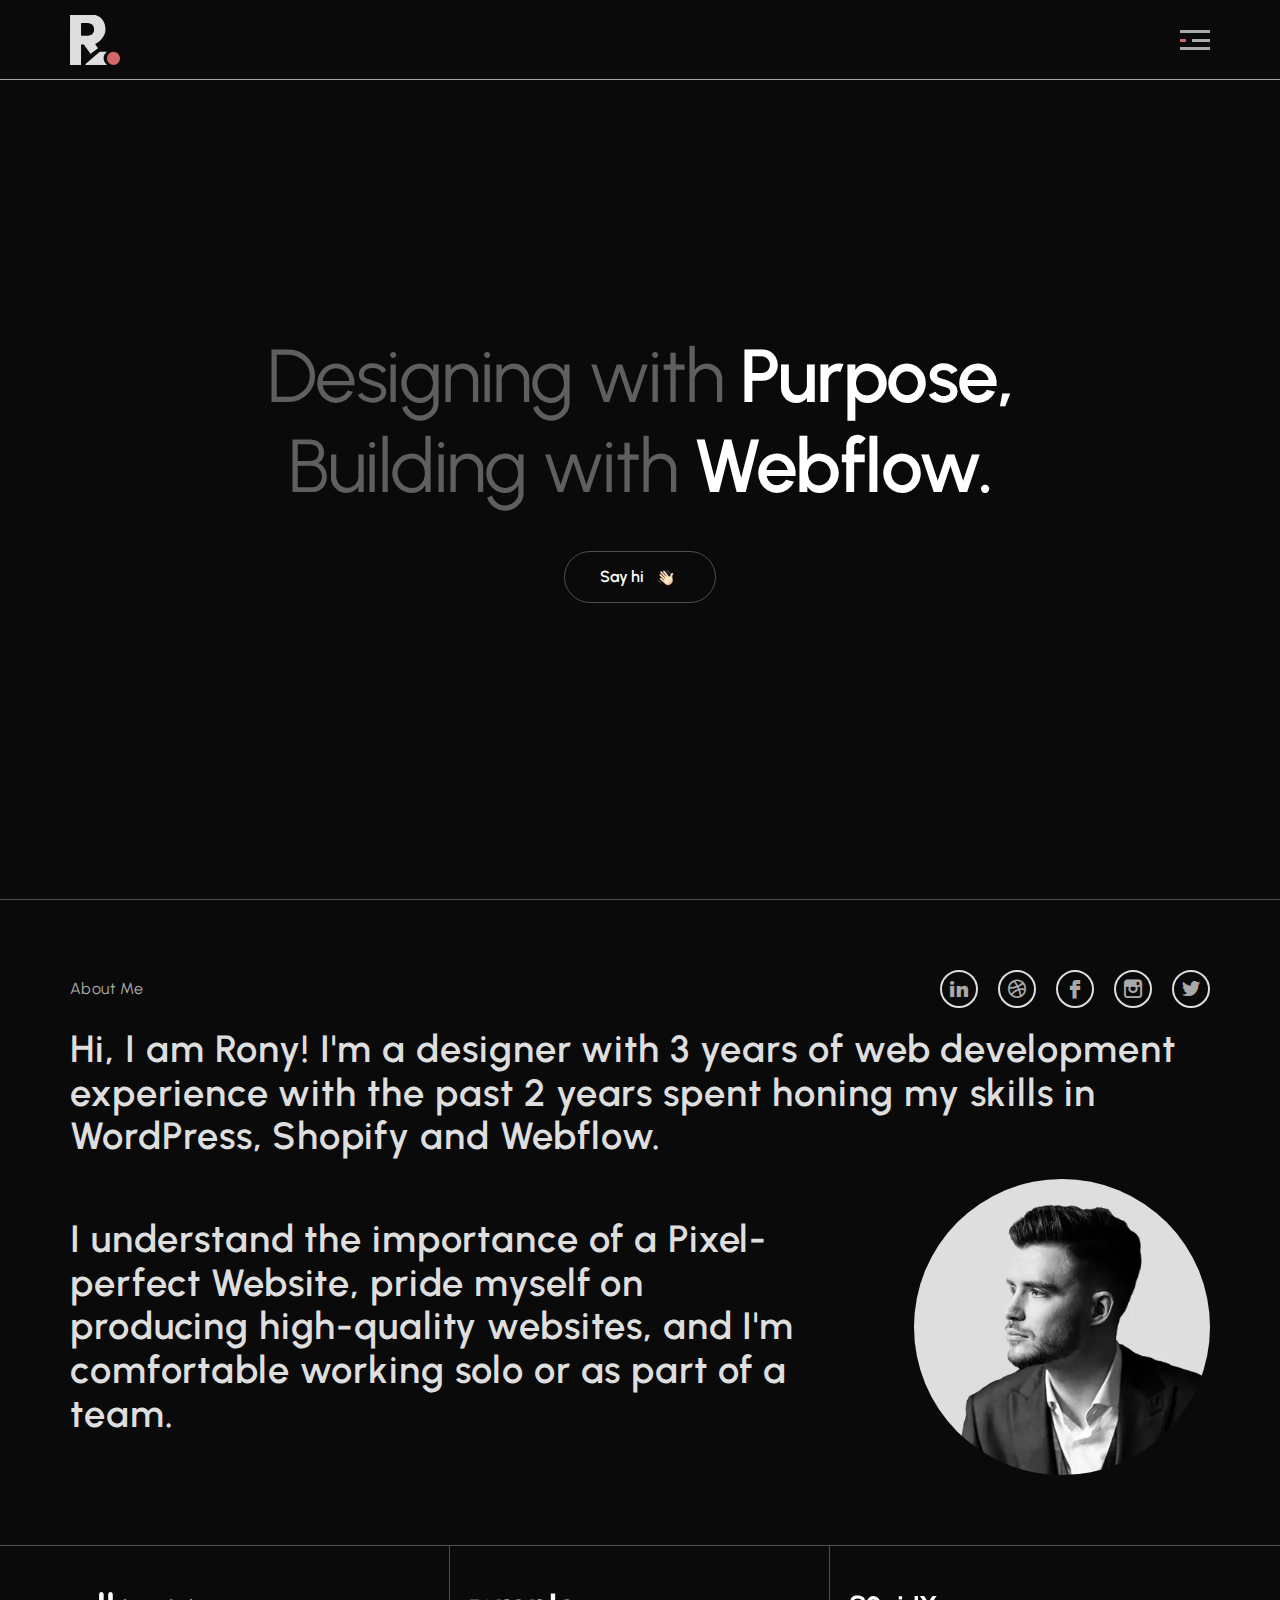
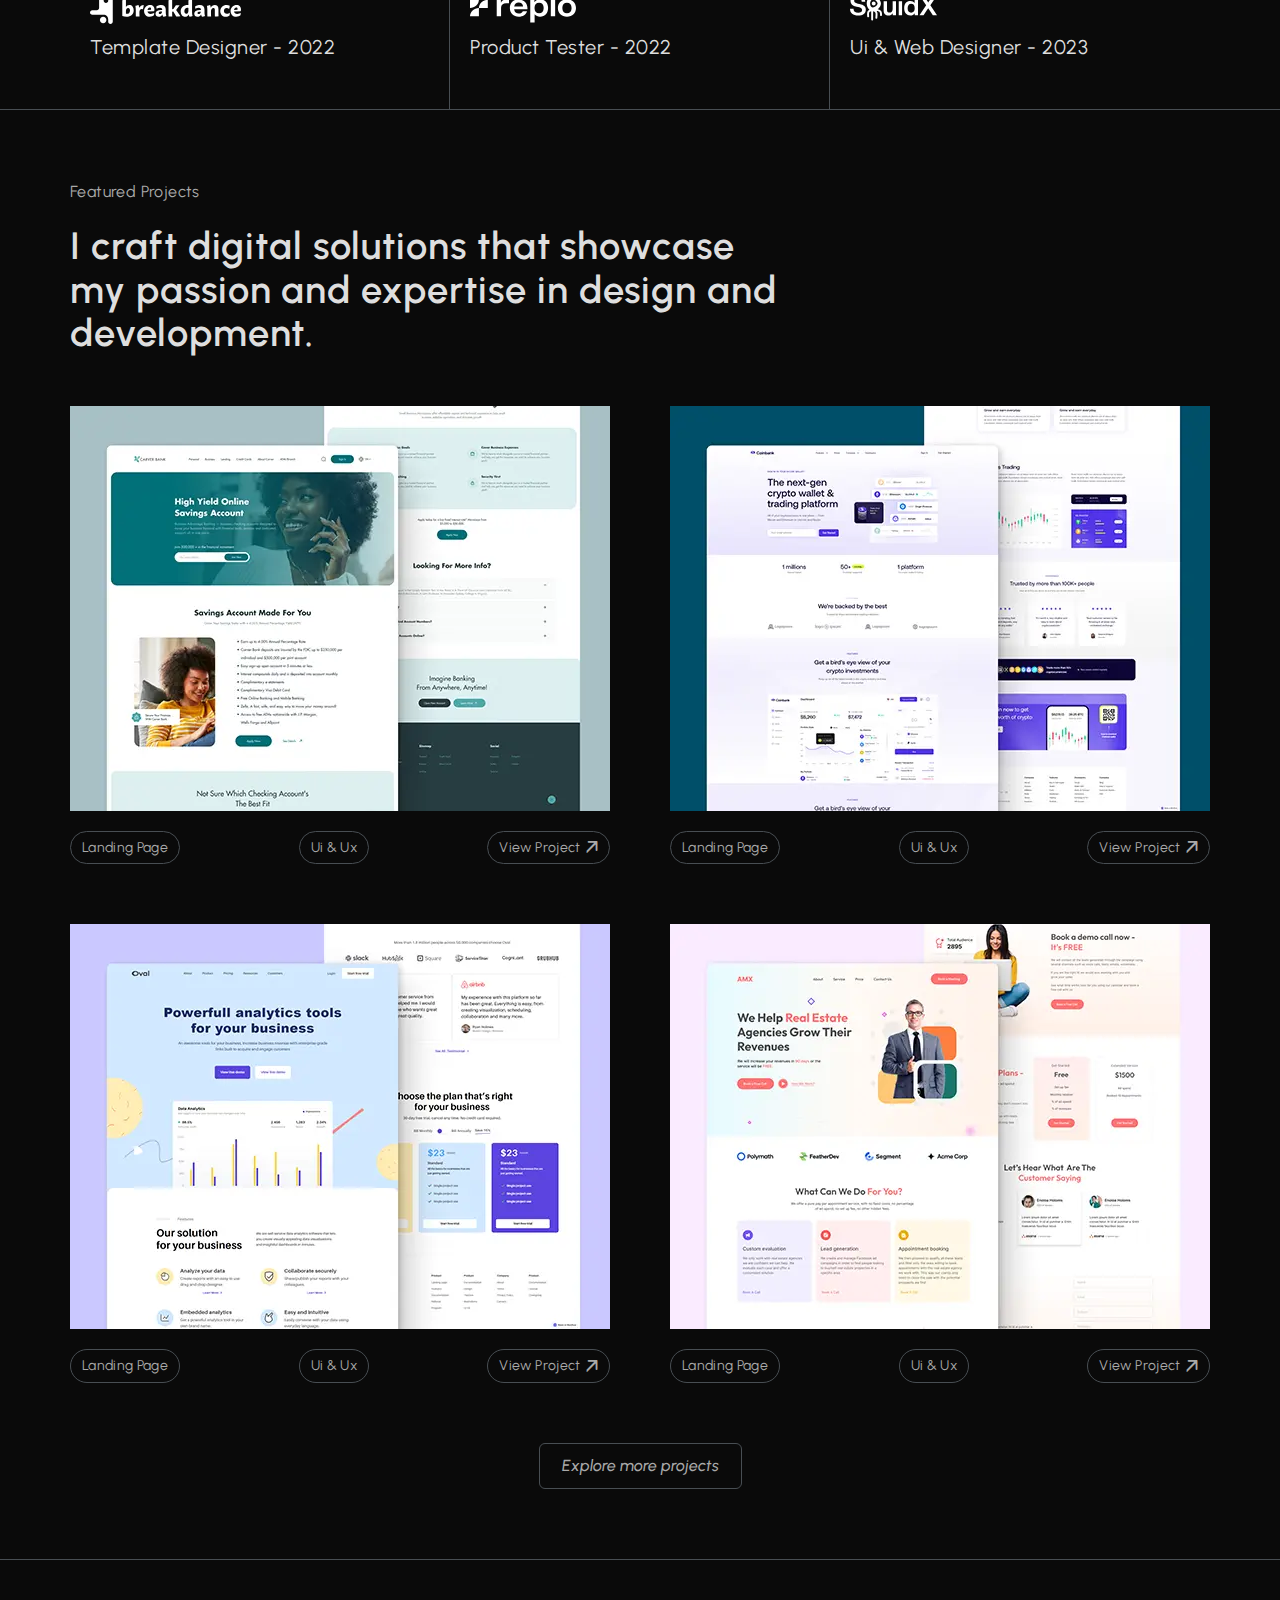
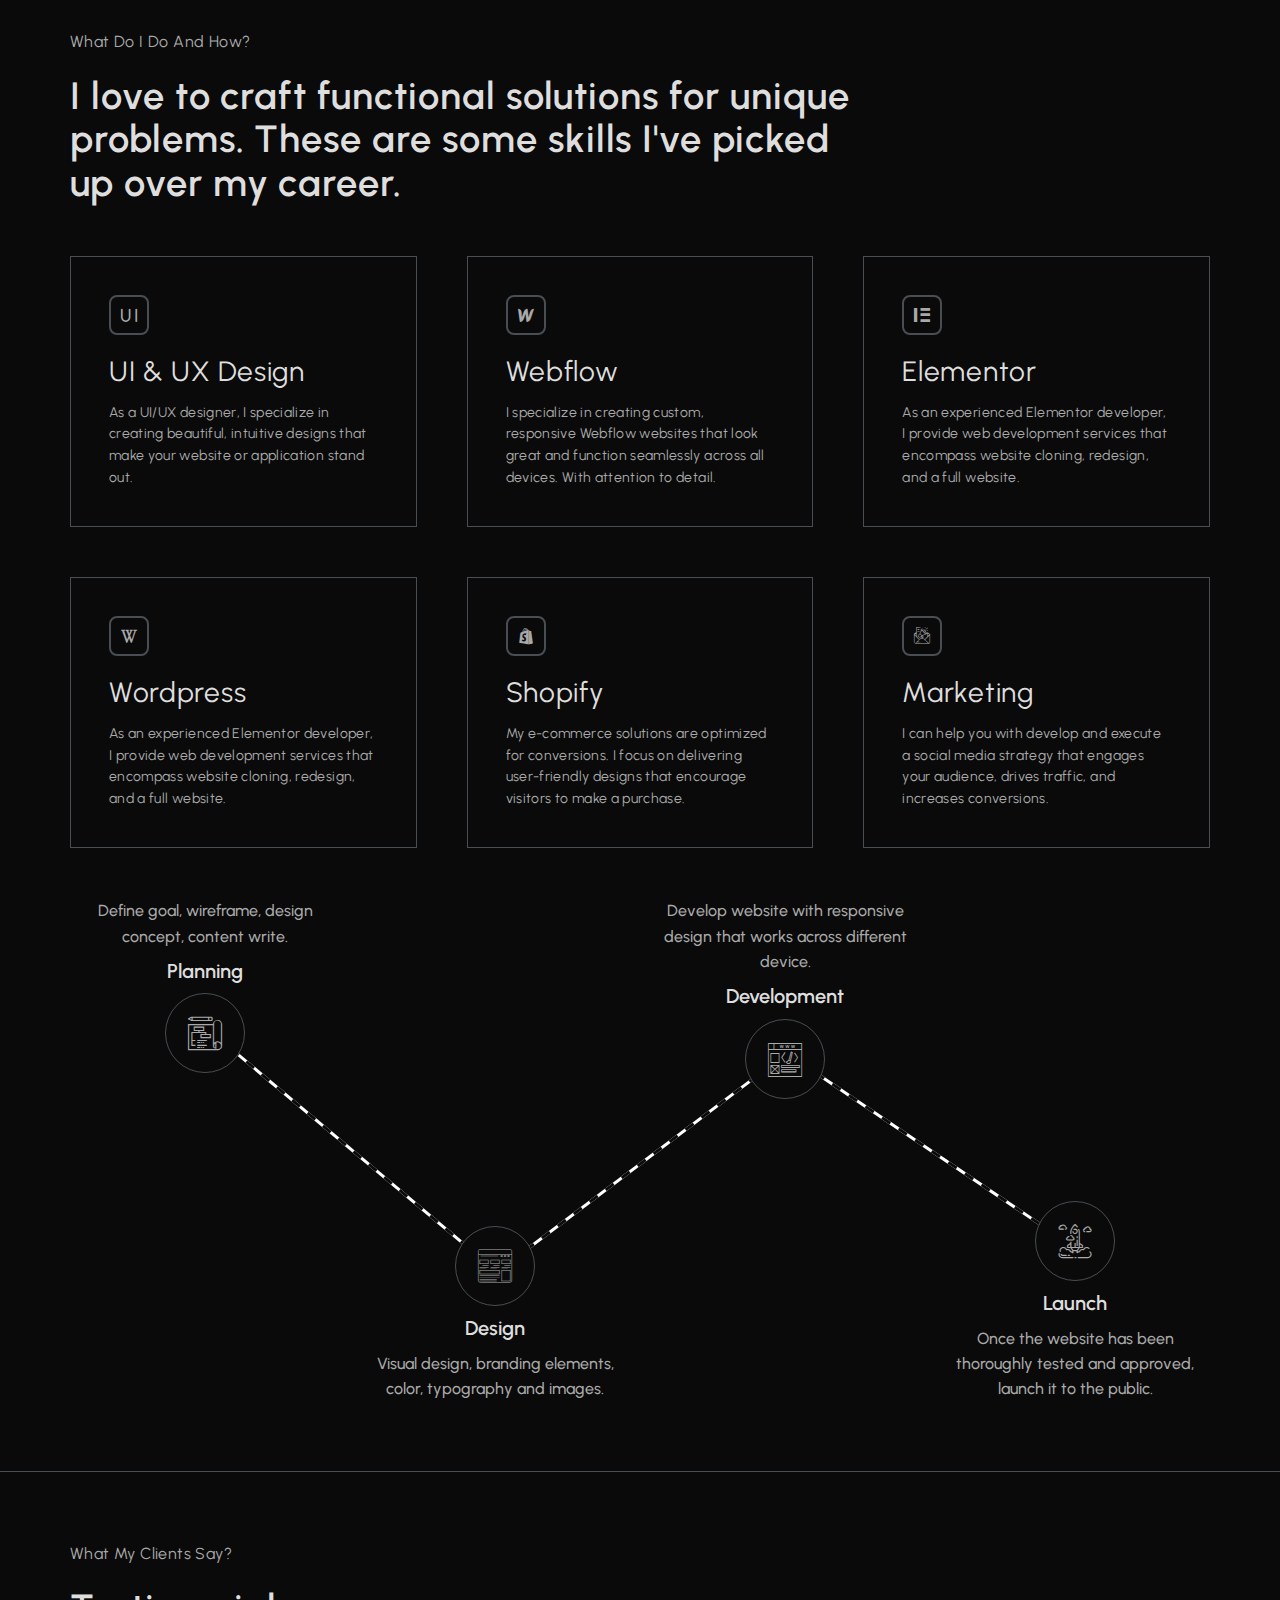
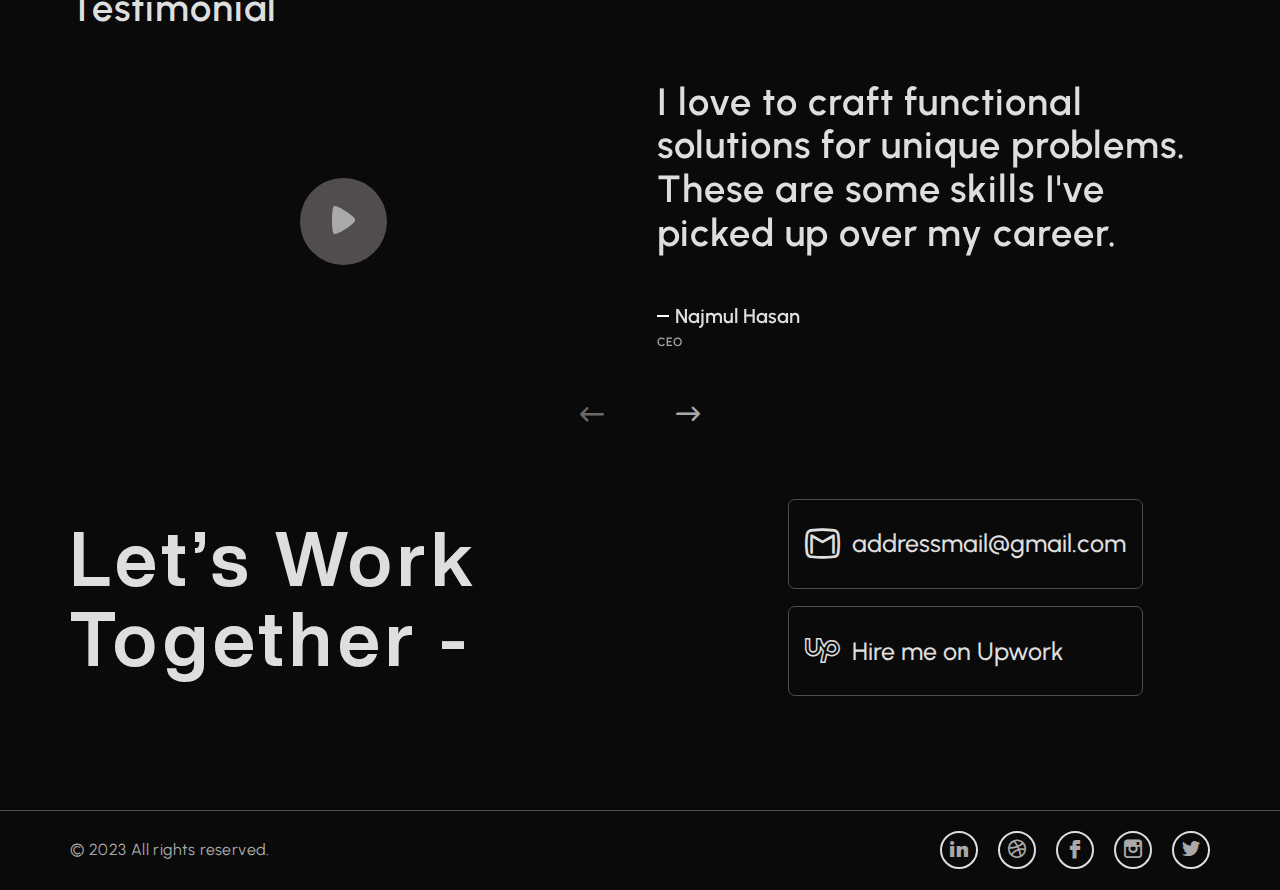
==== commit c7feb382: "26.05.24_16:16" ====
--- a/index.html
+++ b/index.html
@@ -7,7 +7,7 @@
 	<meta name="format-detection" content="telephone=no">
 	<meta name="description" content="Author: Garshin K. V. Portfolio Site For Developer">
 	<!-- <style>body{opacity: 0;}</style> -->
-	<link rel="stylesheet" href="css/style.min.css?_v=20240526155703">
+	<link rel="stylesheet" href="css/style.min.css?_v=20240526161520">
 	<link rel="shortcut icon" href="favicon.ico">
 	<!-- <meta name="robots" content="noindex, nofollow"> -->
 	<meta name="viewport" content="width=device-width, initial-scale=1.0">
@@ -605,7 +605,7 @@
 			</div>
 		</footer>
 	</div>
-	<script src="js/app.min.js?_v=20240526155703"></script>
+	<script src="js/app.min.js?_v=20240526161520"></script>
 </body>
 
 </html>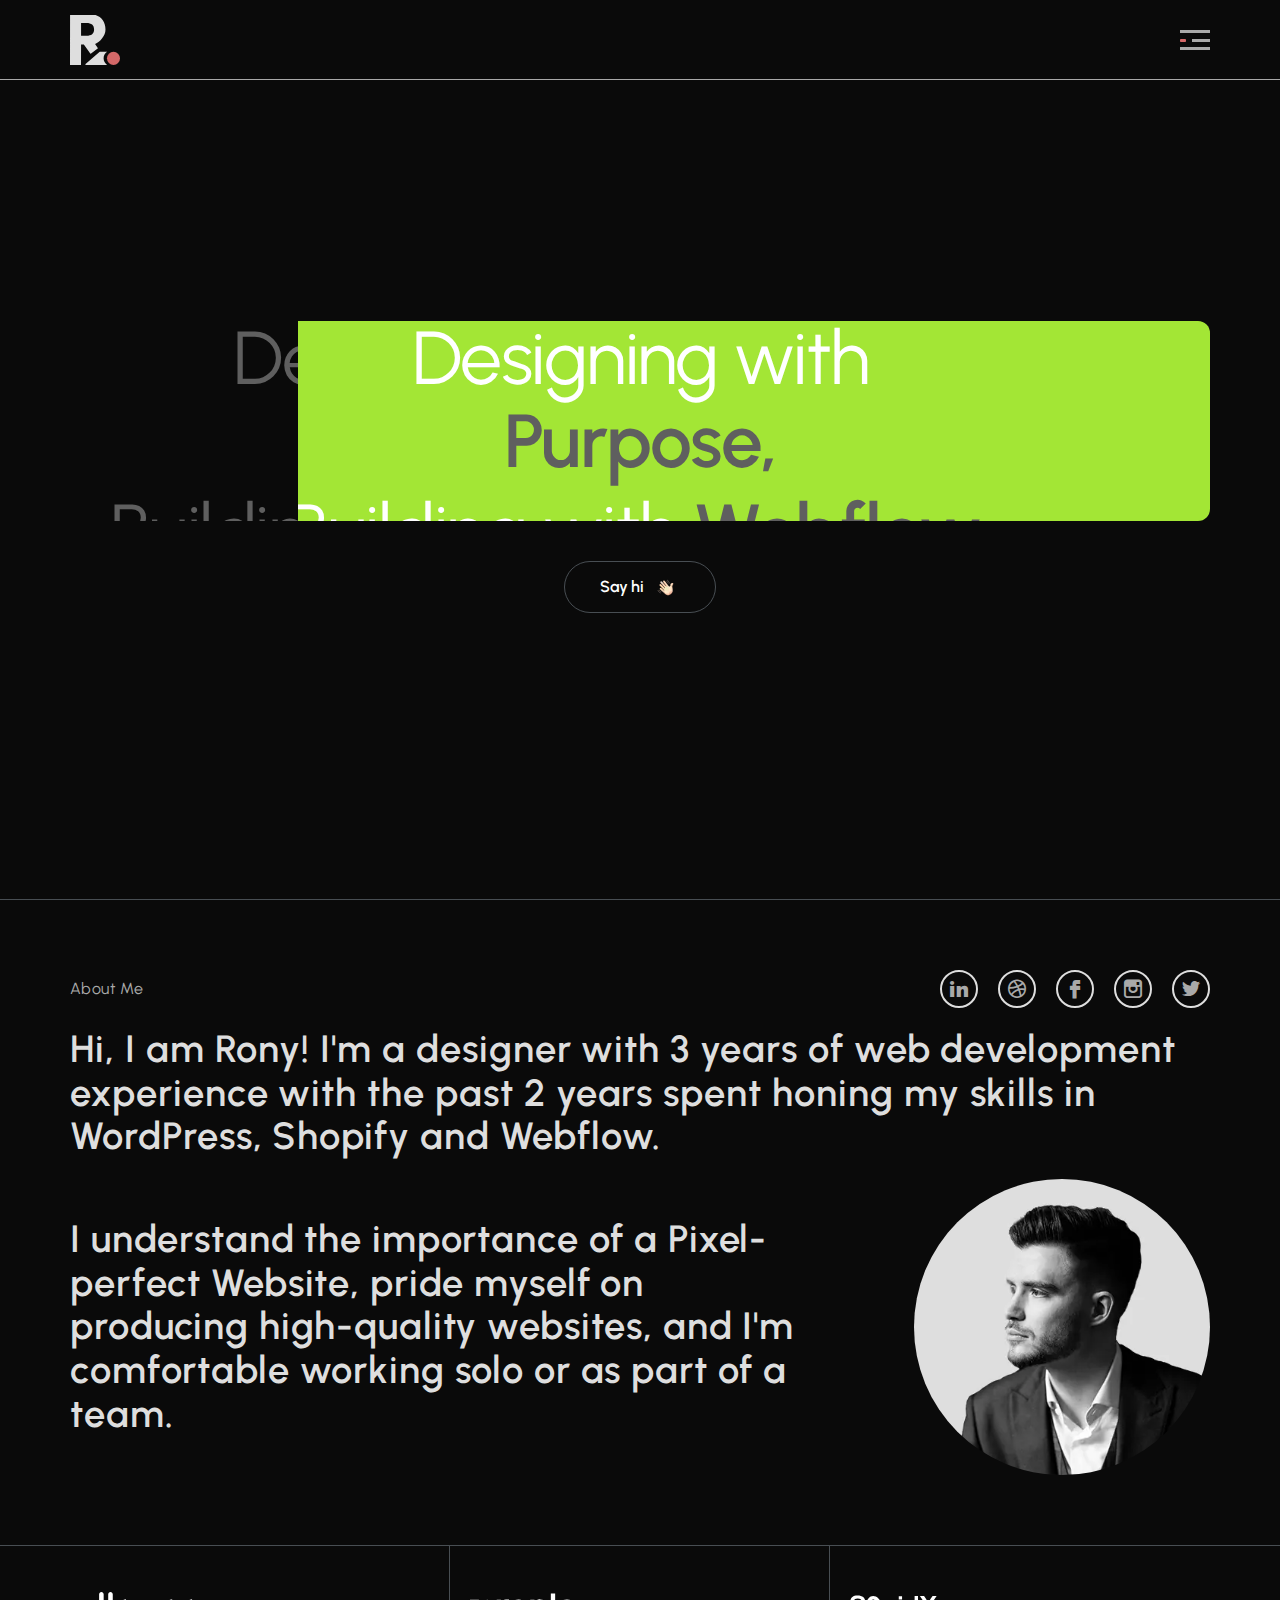
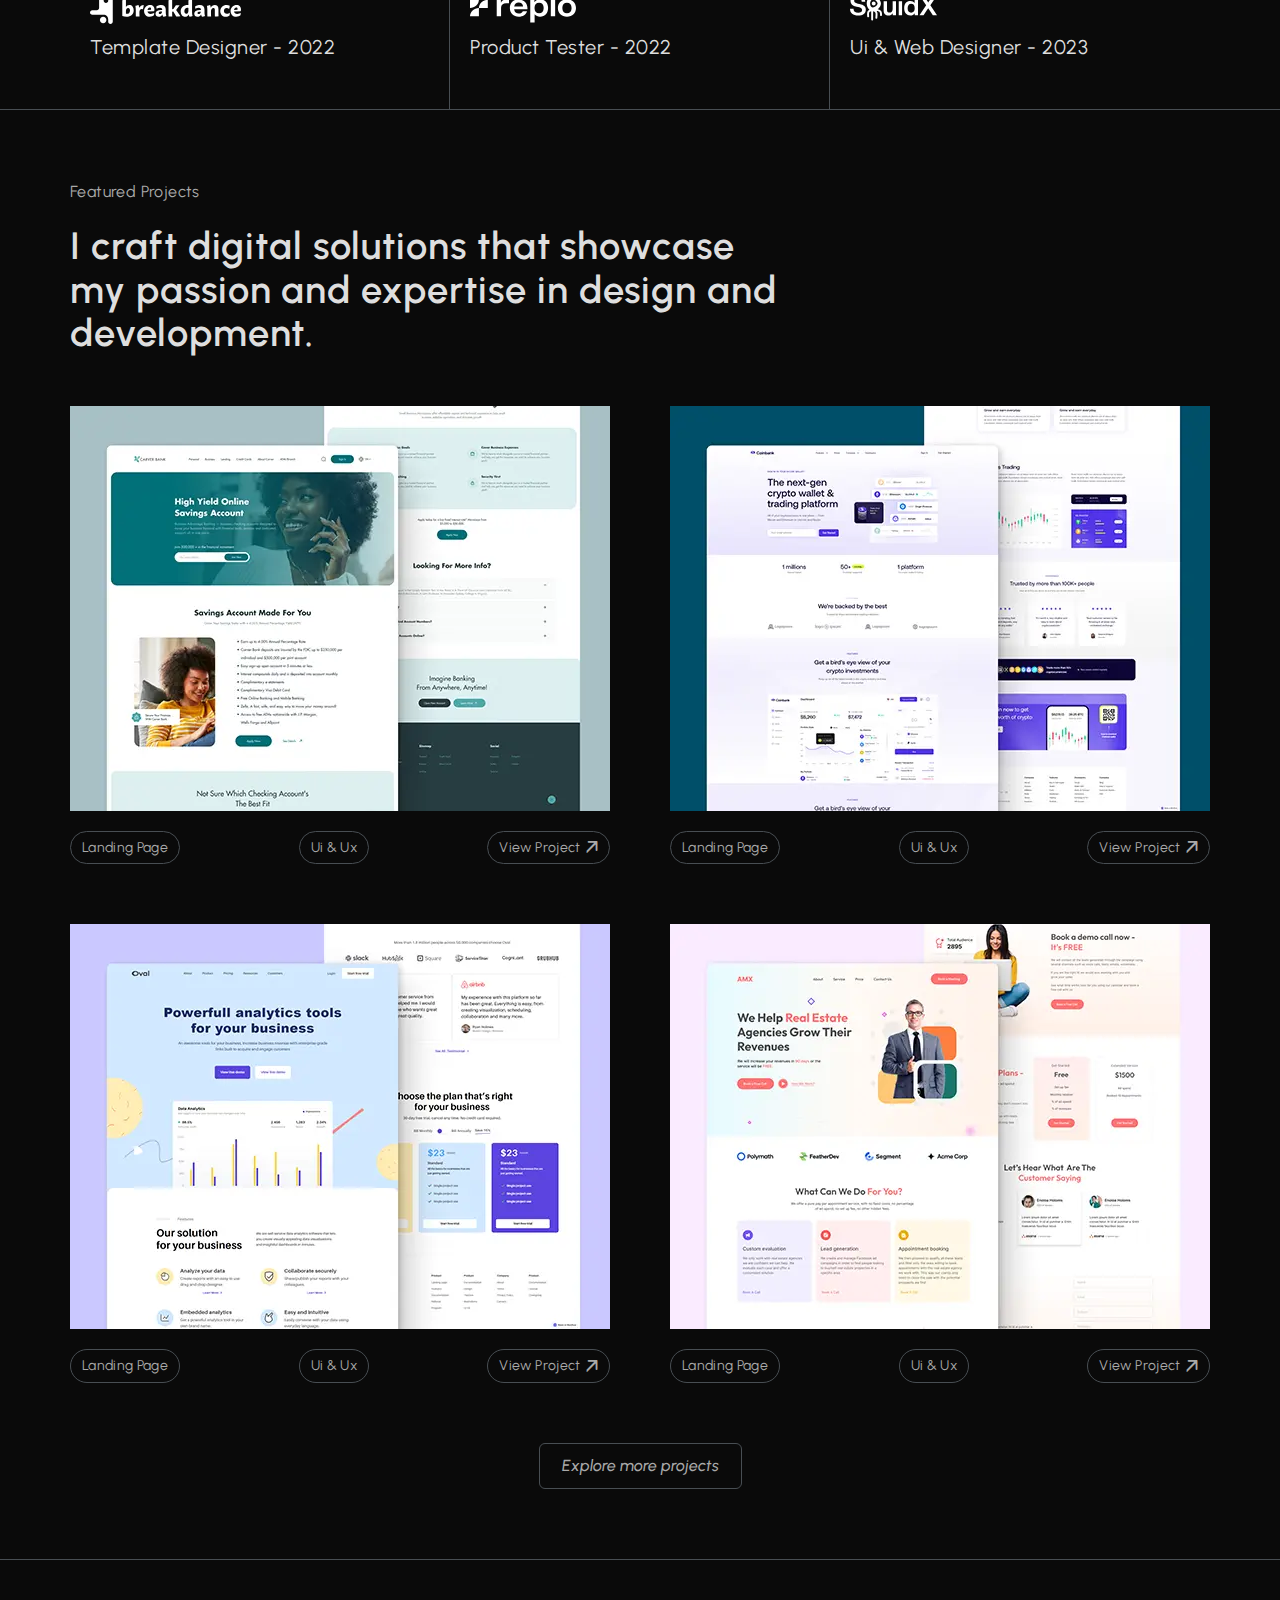
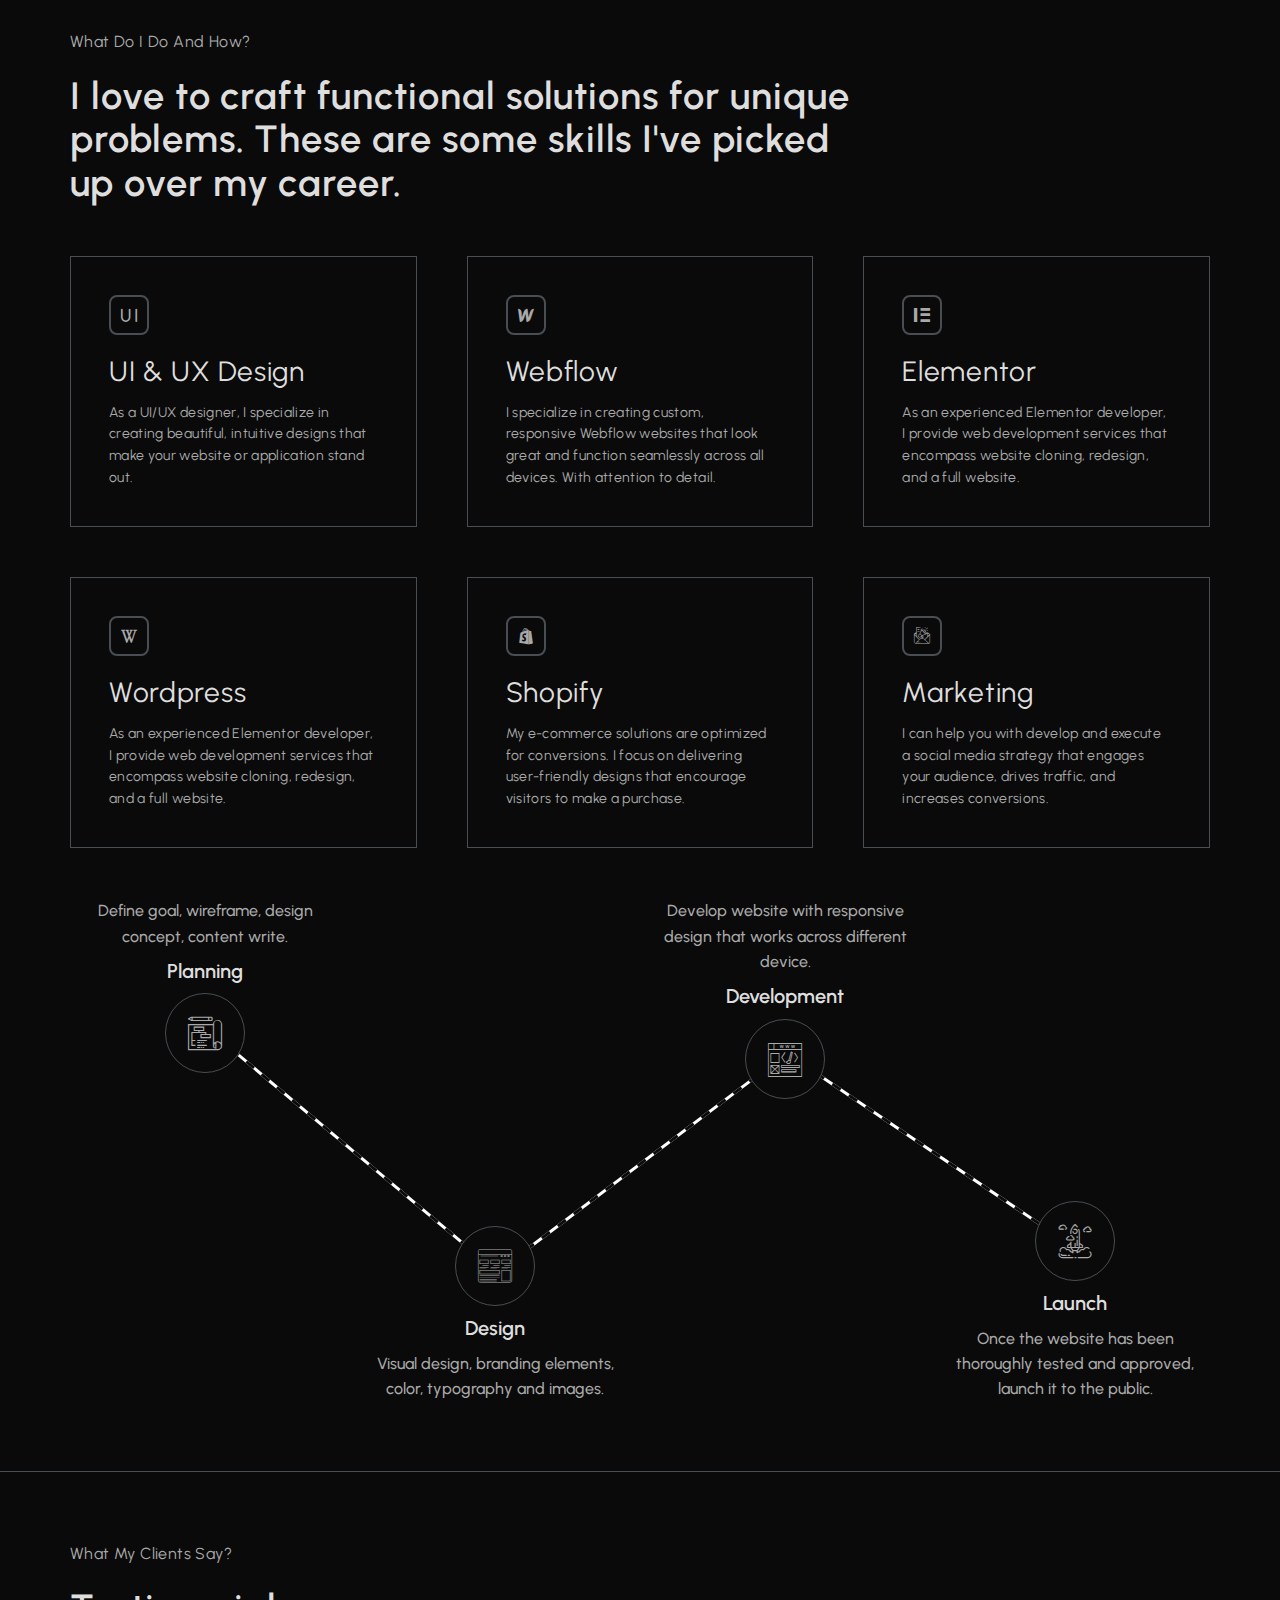
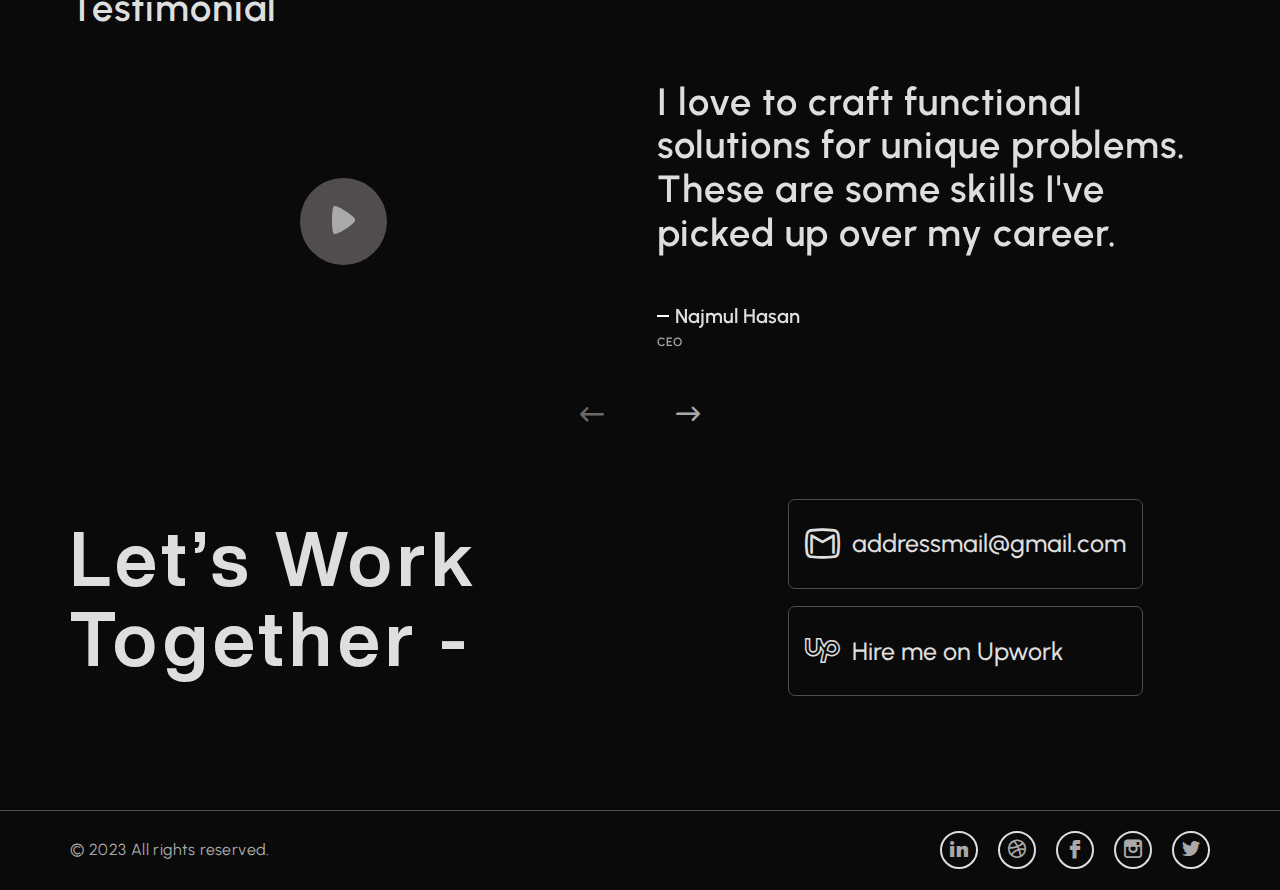
==== commit b5093936: "change_16.06.24_22:27" ====
--- a/index.html
+++ b/index.html
@@ -7,7 +7,7 @@
 	<meta name="format-detection" content="telephone=no">
 	<meta name="description" content="Author: Garshin K. V. Portfolio Site For Developer">
 	<!-- <style>body{opacity: 0;}</style> -->
-	<link rel="stylesheet" href="css/style.min.css?_v=20240526161520">
+	<link rel="stylesheet" href="css/style.min.css?_v=20240616222406">
 	<link rel="shortcut icon" href="favicon.ico">
 	<!-- <meta name="robots" content="noindex, nofollow"> -->
 	<meta name="viewport" content="width=device-width, initial-scale=1.0">
@@ -85,9 +85,21 @@
 			<!-- TODO Block-Hero -->
 			<section class="hero hero--option">
 				<div class="hero__container">
-					<h1 class="hero__page-title">Designing with <strong class="hero__slogan">Purpose,</strong> <br>
-						Building with <strong class="hero__slogan">Webflow.</strong></h1>
-					<div class="hero__mehi-inner">
+
+					<div class="hero__wrap-title">
+
+						<div id="front-title" class="hero__inner-front">
+							<h1 class="hero__front-page-title">Designing with <strong class="hero__front-slogan">Purpose,</strong> <br>
+								Building with <strong class="hero__front-slogan">Webflow.</strong></h1>
+						</div>
+
+						<div id="back-title" class="hero__inner-back">
+							<h1 class="hero__back-page-title">Designing with <strong class="hero__back-slogan">Purpose,</strong> <br>
+								Building with <strong class="hero__back-slogan">Webflow.</strong></h1>
+						</div>
+					</div>
+
+					<div class="hero__mein-inner">
 						<button type="button" class="hero__me-hi">Say hi</button>
 					</div>
 				</div>
@@ -605,7 +617,7 @@
 			</div>
 		</footer>
 	</div>
-	<script src="js/app.min.js?_v=20240526161520"></script>
+	<script src="js/app.min.js?_v=20240616222406"></script>
 </body>
 
 </html>--- a/css/style.min.css
+++ b/css/style.min.css
@@ -1 +1 @@
-@import url(https://fonts.googleapis.com/css?family=Urbanist:400,500,600,700,500italic&display=swap);@import url(https://fonts.googleapis.com/css?family=Inter:700&display=swap);@font-face{font-family:IconsFonts;font-display:swap;src:url(../fonts/IconsFonts.woff2) format("woff2");font-weight:400;font-style:normal}@font-face{font-family:HelveticaNowDisplayBold;font-display:swap;src:url(../fonts/HelveticaNowDisplayBold.woff2) format("woff2");font-weight:400;font-style:normal}[class*=" icon-"]::before{font-family:IconsFonts;font-style:normal;font-weight:400;font-variant:normal;text-transform:none;line-height:1;-webkit-font-smoothing:antialiased;-moz-osx-font-smoothing:grayscale}.icon-arrow-pagination:before{content:"a"}.icon-arrow-up-right:before{content:"b"}.icon-icon-gmail:before{content:"c"}.icon-icon-upwork:before{content:"d"}.icon-logo-breakdance:before{content:"e"}.icon-logo-replo-cehpbe:before{content:"f"}.icon-logo-souidx:before{content:"g"}.icon-mouse-up:before{content:"h"}.icon-program-elementor:before{content:"i"}.icon-program-marketing:before{content:"j"}.icon-program-shopify:before{content:"k"}.icon-program-ui-ux-design:before{content:"l"}.icon-program-webflow:before{content:"m"}.icon-social-twitter:before{content:"n"}.icon-social-linkedin:before{content:"o"}.icon-social-instagram:before{content:"p"}.icon-social-facebook:before{content:"q"}.icon-social-dribbble:before{content:"r"}.icon-sheme-design:before{content:"s"}.icon-scheme-planning:before{content:"t"}.icon-scheme-launch:before{content:"u"}.icon-scheme-development:before{content:"v"}.icon-program-wordpress:before{content:"w"}:root{--headerHight:5rem;--headerHightMobile:3.75rem;--fontBlockFunction:#DEDEDE;--fontTitleLink:#FFFFFF;--fontSubTitleLink:#5F5F5F;--fontSubTitle:#C9C9C9;--fontSubCaption:#CBCBCB;--fontLogo:#D46868;--fontTitleContact:#606060;--colorBg:#0A0A0A;--colorBgPageContact:#0E0E0E;--colorDecore:#484E53;--colorDecoreBorder:#141414;--colorLinkHover:#1D6400;--colorBgBurger:#945757;--colorBgPlay:#797272}*{padding:0;margin:0;border:0}*,*::after,*::before{box-sizing:border-box}*::after,*::before{display:inline-block}body,html{height:100%;min-width:320px}body{color:#a9a9a9;line-height:1;font-family:Urbanist;font-size:1.5rem;-ms-text-size-adjust:100%;-moz-text-size-adjust:100%;-webkit-text-size-adjust:100%;-webkit-font-smoothing:antialiased;-moz-osx-font-smoothing:grayscale}button,input,textarea{font-family:Urbanist;font-size:inherit;line-height:inherit;color:inherit;background-color:transparent}input,textarea{width:100%}button,option,select{cursor:pointer}a{display:inline-block;color:inherit;text-decoration:none}ul li{list-style:none}img{vertical-align:top}b,h1,h2,h3,h4,h5,h6,strong{font-weight:inherit;font-size:inherit}address,em,i{font-style:normal}img{vertical-align:top}button,input,textarea{font-family:inherit;font-size:inherit;line-height:inherit}button{color:inherit;background-color:transparent}input[type=email],input[type=tel],input[type=text],textarea{-webkit-appearance:none;appearance:none}textarea{resize:vertical}table{border-collapse:collapse;border-spacing:0}.lock body{overflow:hidden;touch-action:none;-ms-scroll-chaining:none;overscroll-behavior:none}.wrapper{min-height:100%;display:flex;flex-direction:column;overflow:hidden}@supports (overflow:clip){.wrapper{overflow:clip}}.wrapper > main{flex:1 1 auto}.wrapper > *{min-width:0}[class*=__container]{max-width:73.125rem;margin:0 auto;padding:0 .9375rem}.icon-menu{display:none}.ibg{width:100%;height:100%;-o-object-fit:cover;object-fit:cover}.ibg--top{-o-object-position:top;object-position:top}.ibg--bottom{-o-object-position:bottom;object-position:bottom}.ibg--left{-o-object-position:left;object-position:left}.ibg--right{-o-object-position:right;object-position:right}.ibg--contain{-o-object-fit:contain;object-fit:contain}.social--option{z-index:2}.social__icon{position:relative;width:2.375rem;height:2.375rem;border:.125rem solid var(--colorDecore);border-radius:50%;display:flex;align-items:center;justify-content:center;overflow:hidden}.social__icon::before{position:absolute;content:"";left:0;top:0;width:2.625rem;height:2.625rem;background:var(--colorLinkHover);z-index:-1;opacity:0;transition:all .25s ease-in}.hero__container:not(:last-child){margin-bottom:3.125rem}.hero__title-page{color:#dedede;text-align:center;font-size:clamp(3.125rem,2.515rem + 3.05vw,4.688rem);font-weight:700;line-height:1}.hero__title-page:not(:last-child){margin-bottom:.625rem}.hero__parapgraph{color:#a9a9a9;text-align:center;font-size:clamp(1.25rem,1.152rem + .49vw,1.5rem);line-height:1.15;letter-spacing:.0375rem}.together__container{display:flex;flex-wrap:wrap;align-items:center;-webkit-column-gap:1.5625rem;-moz-column-gap:1.5625rem;column-gap:1.5625rem}.together__title{color:var(--fontBlockFunction);font-family:HelveticaNowDisplayBold;font-size:clamp(3.125rem,2.515rem + 3.05vw,4.688rem);font-weight:700;line-height:1.06;letter-spacing:.328125rem;text-transform:capitalize}.together__feedback{color:var(--fontBlockFunction);text-align:justify;font-size:clamp(1.25rem,1.128rem + .61vw,1.563rem);font-weight:500;line-height:1.49;display:flex;flex-direction:column;row-gap:1.0625rem;justify-content:space-between;text-align:center}.together__link{padding:1.125rem 1rem;border-radius:.4375rem;border:.0625rem solid var(--colorDecore);position:relative;overflow:hidden;position:relative;display:flex;-webkit-column-gap:.75rem;-moz-column-gap:.75rem;column-gap:.75rem;align-items:center;justify-content:flex-start}.together__link::before{content:"c";font-family:IconsFonts;font-size:clamp(1.563rem,1.319rem + 1.22vw,2.188rem)}.together__link::after{content:"";position:absolute;left:0;top:0;width:100%;height:100%;background:var(--colorLinkHover);opacity:0;z-index:-1;-webkit-transform:translateY(3.4375rem);transform:translateY(3.4375rem);transition:all .25s ease-in;font-family:"Times New Roman",Times,serif}.together__link--upwork::before{content:"d"}.discover--setup:not(:last-child){margin-bottom:clamp(2.813rem,.13rem + 13.41vw,9.688rem)}.skills--content{display:flex;flex-wrap:wrap;width:100%;gap:3.75rem;justify-content:space-between}.discover__caption{font-size:1rem;line-height:1.54;letter-spacing:.025rem;text-transform:capitalize}.discover__caption:not(:last-child){margin-bottom:1.25em}.discover__paragraph{font-size:clamp(1.75rem,1.506rem + 1.22vw,2.375rem);color:var(--fontBlockFunction);font-weight:600;line-height:1.15;letter-spacing:.059375rem}.discover__paragraph:not(:last-child){margin-bottom:1.3157894737em}.discover__paragraph p:not(:last-child){margin-bottom:.2631578947em}.skills__card-work{flex:0 1 calc((100% - 3.75rem * 1)/ 2);display:flex;flex-direction:column;row-gap:1.25rem}.skills__btn-inner{margin:0 auto}.skills__show-more{font-weight:500;font-style:italic;font-size:1rem;text-align:center;min-width:12.5rem;padding:.875rem 1.375rem;border:.0625rem solid var(--colorDecore);border-radius:.375rem;position:relative;overflow:hidden;transition:all .25s ease-in}.skills__show-more::before{position:absolute;left:0;top:0;content:"";width:100%;height:100%;background:var(--fontLogo);z-index:-1;opacity:0;transition:all .25s ease-in}.card-work__wrap-img{overflow:hidden;display:block;aspect-ratio:540/405}.card-work__trump{width:100%;height:100%;-o-object-fit:cover;object-fit:cover;-o-object-position:top center;object-position:top center}.card-work__aside{display:flex;flex-wrap:wrap;align-items:center;justify-content:space-between}.aside__link{text-align:center;font-size:.875rem;line-height:1.54;letter-spacing:.021875rem;text-transform:capitalize;padding:.3125rem .6875rem;border:.0625rem solid var(--colorDecore);border-radius:1.5625rem;position:relative;overflow:hidden;transition:all .25s ease-in}.aside__link::before{position:absolute;left:0;top:0;content:"";width:100%;height:100%;background:var(--colorLinkHover);border-radius:1.5625rem;z-index:-1;-webkit-transform:translateX(-100%);transform:translateX(-100%);opacity:0;transition:all .25s ease-in}.aside__link--cursor{display:flex;align-items:center;justify-content:center;-webkit-column-gap:.3125rem;-moz-column-gap:.3125rem;column-gap:.3125rem}.aside__link--cursor::after{content:"b";font-family:IconsFonts;font-size:.75rem;text-transform:none}.scroll-up{font-family:IconsFonts;font-size:2.5rem;position:fixed;bottom:2.1875em;right:.625em}.scroll-up--hide{display:none}.social--option{align-self:flex-start}.header--option{position:fixed;left:0;top:0;width:100%;background:var(--colorBg);z-index:100;padding-top:.625rem;padding-bottom:.625rem;min-height:var(--headerHight);display:flex;align-items:center;justify-content:space-between;border-bottom:.0625rem solid #a9a9a9}.header__container{display:flex;width:100%;align-items:center;justify-content:space-between}.header__setup{display:flex;width:100%;flex-wrap:wrap;align-items:center;justify-content:space-between}.header__wrap-logotype{display:block;overflow:hidden;aspect-ratio:50/50;max-width:3.125rem}.header__logo{width:100%;height:100%;-o-object-fit:cover;object-fit:cover}.menu__body{display:flex;align-items:flex-start;justify-content:center;-webkit-column-gap:2.5rem;-moz-column-gap:2.5rem;column-gap:2.5rem}.menu__list{color:var(--fontBlockFunction);font-size:2.5rem;font-weight:500;line-height:1;letter-spacing:-.01875rem;text-transform:capitalize;display:flex;flex-direction:column;row-gap:3.5rem}.menu__link{transition:all .3s ease-in-out;position:relative}.menu__link::after{content:"";position:absolute;left:0;top:100%;width:0;height:3px;background-color:var(--fontBlockFunction);transition:width .25s ease-in-out}.text-box__inner-img{display:block;overflow:hidden;aspect-ratio:116/116;max-width:7.25rem;border-radius:50%}.text-box__pic-item{width:100%;height:100%;-o-object-fit:cover;object-fit:cover}.text-box__desiginer{font-size:clamp(1.75rem,1.506rem + 1.22vw,2.375rem);color:var(--fontBlockFunction);font-weight:600;line-height:1.15;letter-spacing:.059375rem;max-width:37.75rem}.text-box__desiginer:not(:last-child){margin-bottom:1.3157894737em}.text-box__desiginer p:not(:last-child){margin-bottom:.2631578947em}.text-box__author-desk{font-size:1rem;line-height:1.54;letter-spacing:.025rem;display:flex;flex-direction:column;row-gap:.625rem}.social__icon{border:.125rem solid var(--fontBlockFunction)}.footer--option{border-top:.0625rem solid var(--colorDecore);min-height:5rem;background:var(--colorBg)}.social--option{display:flex;flex-wrap:wrap;align-items:center;justify-content:center;gap:1.25rem;font-family:IconsFonts;font-size:1.125rem}.footer__container{font-size:1rem;line-height:1.54;letter-spacing:.4px;padding-top:1.25rem;padding-bottom:1.25rem;display:flex;width:100%;flex-wrap:wrap;-webkit-column-gap:1.25rem;-moz-column-gap:1.25rem;column-gap:1.25rem;align-items:center;justify-content:space-between}.footer__rights{flex-shrink:0}body{background:var(--colorBg)}.page--option{padding-bottom:clamp(2.813rem,1.13rem + 8.41vw,7.125rem)}.page--option > *:not(:last-child){margin-bottom:clamp(1.875rem,.899rem + 4.88vw,4.375rem)}.hero__page-title{color:var(--fontSubTitleLink);font-weight:400;letter-spacing:-.09375rem;font-size:clamp(3rem,2.386rem + 3.07vw,4.688rem);text-align:center;line-height:1}.hero__page-title:not(:last-child){margin-bottom:.5333333333em}.hero__slogan{color:var(--fontTitleLink);font-size:clamp(3rem,2.386rem + 3.07vw,4.688rem);font-weight:600;line-height:1.2;letter-spacing:-1.5px}.hero__mehi-inner{text-align:center;display:flex;align-items:center;justify-content:center;position:relative}.hero__me-hi{color:var(--fontTitleLink);font-size:1rem;font-weight:600;line-height:1.49;letter-spacing:-.02rem;text-align:center;padding:.6875rem 2.1875rem;border-radius:3.1875rem;border:.0625rem solid var(--colorDecore);display:flex;align-items:center;justify-content:center;-webkit-column-gap:.5rem;-moz-column-gap:.5rem;column-gap:.5rem;position:relative;overflow:hidden}.hero__me-hi::before{z-index:-1;content:"";position:absolute;left:0;top:0;width:100%;height:100%;background:var(--colorLinkHover);opacity:0;transition:all .25s ease-in}.hero__me-hi::after{content:"";width:1.75rem;height:1.75rem;background:url(../img/svg_items/hand.webp) center no-repeat}.about__container-me{padding-top:0}.about__contact-me{display:flex;gap:1.25rem;width:100%;flex-wrap:wrap;align-items:center;justify-content:space-between}.about__paragraph{font-size:clamp(1.75rem,1.506rem + 1.22vw,2.375rem);color:var(--fontBlockFunction);font-weight:600;line-height:1.15;letter-spacing:.059375rem}.about__paragraph:not(:last-child){margin-bottom:0}.about__paragraph p:not(:last-child){margin-bottom:.2631578947em}.contact-me__caption{font-size:1rem;line-height:1.54;letter-spacing:.025rem;text-transform:capitalize}.contact-me__caption:not(:last-child){margin-bottom:0}.my-info--option{display:flex;flex-wrap:wrap;-webkit-column-gap:2.5rem;-moz-column-gap:2.5rem;column-gap:2.5rem;align-items:center}.my-info__paragraph{font-size:clamp(1.75rem,1.506rem + 1.22vw,2.375rem);color:var(--fontBlockFunction);font-weight:600;line-height:1.15;letter-spacing:.0546875rem;flex:0 1 64%}.my-info__paragraph:not(:last-child){margin-bottom:0}.my-info__paragraph p:not(:last-child){margin-bottom:.2631578947em}.my-info__inner-img{overflow:hidden;display:block;aspect-ratio:390/390;border-radius:50%;flex:0 1 26%}.my-info__photo-my{width:100%;height:100%;-o-object-fit:cover;object-fit:cover}.technologies--setup{border-top:.0625rem solid var(--colorDecore);border-bottom:.0625rem solid var(--colorDecore)}.technologies__container{display:flex;width:100%;flex-wrap:wrap}.technologies__box{padding-left:80px;padding-right:40px;padding-left:20px;padding-right:10px;display:flex;flex-direction:column;row-gap:.5rem;align-items:flex-start;justify-content:flex-start}.technologies__box:nth-child(2) .box__logo{width:6.625rem;height:2rem}.technologies__box:nth-child(3) .box__logo{width:5.4375rem;height:2rem}.box__logo{width:9.4375rem;height:2rem}.box__period{color:var(--fontBlockFunction);font-size:clamp(1rem,.741rem + .71vw,1.25rem);line-height:1.54;letter-spacing:.03125rem}.discover--border{padding-bottom:4.375rem;border-bottom:.0625rem solid var(--colorDecore)}.solution__container{position:relative}.solution__container:not(:last-child){margin-bottom:3.125rem}.solution__caption{font-size:1rem;line-height:1.54;letter-spacing:.025rem;text-transform:capitalize}.solution__caption:not(:last-child){margin-bottom:1.25em}.solution__paragraph{font-size:clamp(1.75rem,1.506rem + 1.22vw,2.375rem);color:var(--fontBlockFunction);font-weight:600;line-height:1.15;letter-spacing:.059375rem;max-width:50.6875rem}.solution__paragraph:not(:last-child){margin-bottom:1.3157894737em}.solution__paragraph p:not(:last-child){margin-bottom:.2631578947em}.solution--setup{padding-bottom:4.375rem;border-bottom:.0625rem solid var(--colorDecore)}.tools__wrap{display:flex;width:100%;height:100%;flex-wrap:wrap;gap:3.125rem;justify-content:space-between}.tool__cell{border:.0625rem solid var(--colorDecore);padding:clamp(.938rem,-2.03rem + 6.18vw,2.375rem)}.cell-item__label{font-family:IconsFonts;font-size:1rem;padding:.625rem;display:inline-block;border:.125rem solid var(--colorDecore);border-radius:.5rem}.cell-item__label:not(:last-child){margin-bottom:1.25em}.cell-item__title{color:var(--fontBlockFunction);font-size:clamp(1.5rem,1.402rem + .49vw,1.75rem);line-height:1.15;letter-spacing:.04375rem}.cell-item__title:not(:last-child){margin-bottom:.5357142857em}.cell-item__paragraph{color:#a9a9a9;font-size:.875rem;line-height:1.54;letter-spacing:.021875rem}.infographics__scheme{display:flex;-webkit-column-gap:1.25rem;-moz-column-gap:1.25rem;column-gap:1.25rem;flex-wrap:wrap;width:100%;min-height:31.4375rem;justify-content:center}.infographics__line{position:absolute;left:50%;top:0;width:20rem;height:3px;background-image:linear-gradient(90deg,transparent,transparent 50%,var(--colorBg) 50%,var(--colorBg) 80%),linear-gradient(90deg,var(--fontTitleLink),var(--fontTitleLink),var(--fontTitleLink),var(--fontTitleLink),var(--fontTitleLink));background-size:20px 5px,50% 3px;border:none}.infographics__line--down-left{-webkit-transform:rotate(40deg) translate(-190px,480px);transform:rotate(40deg) translate(-190px,480px)}.infographics__line--down-right{-webkit-transform:rotate(34deg) translate(260px,135px);transform:rotate(34deg) translate(260px,135px)}.infographics__line--up{-webkit-transform:rotate(-37deg) translate(-300px,115px);transform:rotate(-37deg) translate(-300px,115px)}.infographics__box{position:relative;display:flex;flex-direction:column;align-items:center;text-align:center}.box__paragraph{font-size:1rem;font-size:clamp(.75rem,.652rem + .49vw,1rem);font-weight:500;line-height:1.57}.box__paragraph p:not(:last-child){margin-bottom:.5em}.box__title{color:var(--fontBlockFunction);font-size:1.25rem;font-weight:600;line-height:2.24}.box__icon{font-family:IconsFonts;font-size:2.125rem;width:5rem;height:5rem;background:var(--colorBg);border:.0625rem solid var(--colorDecore);border-radius:50%;display:flex;align-items:center;justify-content:center}.testimonial__caption{font-size:1rem;line-height:1.54;letter-spacing:.025rem;text-transform:capitalize}.testimonial__caption:not(:last-child){margin-bottom:1.25em}.testimonial__paragraph{font-size:clamp(1.75rem,1.506rem + 1.22vw,2.375rem);color:var(--fontBlockFunction);font-weight:600;line-height:1.15;letter-spacing:.059375rem}.testimonial__paragraph:not(:last-child){margin-bottom:1.3157894737em}.testimonial__paragraph p:not(:last-child){margin-bottom:.2631578947em}.testimonial__text{font-size:clamp(1.125rem,-1.456rem + 5.38vw,2.375rem);color:var(--fontBlockFunction);font-weight:600;line-height:1.15;letter-spacing:.059375rem}.testimonial__text:not(:last-child){margin-bottom:1.3157894737em}.testimonial__text p:not(:last-child){margin-bottom:.2631578947em}.testimonial__wrapper:not(:last-child){margin-bottom:clamp(1.25rem,.762rem + 2.44vw,2.5rem)}.testimonial__slide{display:flex;flex-wrap:wrap;width:100%;height:100%;align-items:center;justify-content:center}.testimonial__box-cadr{flex:0 1 100%;display:flex;flex-wrap:wrap;-webkit-column-gap:2.5rem;-moz-column-gap:2.5rem;column-gap:2.5rem}.testimonial__inner-video{position:relative;aspect-ratio:600/305;overflow:hidden}.testimonial__inner-video:hover .testimonial__play-video{opacity:1;background:var(--fontTitleLink)}.testimonial__inner-video:hover .testimonial__item-videoplay{fill:var(--fontLogo)}.testimonial__video-slide{width:100%;height:100%;-o-object-fit:contain;object-fit:contain}.testimonial__name{color:var(--fontBlockFunction);font-size:clamp(.75rem,.555rem + .98vw,1.25rem);font-weight:600;line-height:1;display:flex;-webkit-column-gap:.375rem;-moz-column-gap:.375rem;column-gap:.375rem;align-items:center}.testimonial__name:not(:last-child){margin-bottom:.5em}.testimonial__name::before{content:"";width:clamp(.5rem,.402rem + .49vw,.75rem);height:.125rem;background:var(--fontTitleLink)}.testimonial__specialization{font-size:clamp(.625rem,.576rem + .24vw,.75rem);font-weight:600;line-height:1;text-transform:capitalize}.testimonial__play-video{width:clamp(3.75rem,3.091rem + 3.29vw,5.438rem);height:clamp(3.75rem,3.091rem + 3.29vw,5.438rem);background:var(--colorBgPlay);border-radius:50%;opacity:.65;position:absolute;left:42%;top:35%;outline:0;display:none;transition:all .25s ease-in}.testimonial__play-video:focus{opacity:1;background:var(--fontTitleLink)}.testimonial__play-video:focus .testimonial__item-videoplay{fill:var(--fontLogo)}.testimonial__inner-video--enabled{cursor:pointer}.testimonial__inner-video--enabled .testimonial__play-video{display:block}.testimonial__item-videoplay{fill:var(--fontTitleLink);width:23px;height:28px;transition:all .25s ease-in}.testimonial__btn-group{font-family:IconsFonts;font-size:1.5rem;display:flex;align-items:center;justify-content:center;-webkit-column-gap:2.5rem;-moz-column-gap:2.5rem;column-gap:2.5rem}.testimonial__btn-group button{padding:.1875rem 1rem;border-radius:.625rem}.swiper-button-prev{-webkit-transform:rotate(180deg);transform:rotate(180deg)}.swiper-button-disabled{opacity:.6;cursor:default}body{background:var(--colorBg)}.about--setup{padding-bottom:2.75rem}.about--setup > *:not(:last-child){margin-bottom:2.75rem}.about__option{padding-top:var(--headerHight)}.about__container{display:flex;flex-wrap:wrap;align-items:center;justify-content:center;-webkit-column-gap:1.875rem;-moz-column-gap:1.875rem;column-gap:1.875rem;row-gap:1.25rem}.block__contact{font-family:Inter;color:var(--fontTitleLink);display:flex;width:100%;flex-direction:column;align-items:center;justify-content:center}.block__contact > *:not(:last-child){margin-bottom:clamp(1.563rem,.928rem + 3.17vw,3.188rem)}.block__main-title{color:var(--fontTitleContact);font-family:"Times New Roman",Times,serif;font-size:clamp(2.5rem,2.134rem + 1.83vw,3.438rem);font-style:italic;font-weight:700;line-height:1.2;letter-spacing:-.0703125rem}.block__main-title strong{color:var(--fontTitleLink);font-family:Inter;font-style:normal;font-size:clamp(3.125rem,2.686rem + 2.2vw,4.25rem);font-weight:700;line-height:1.2;letter-spacing:-.13rem}.block__paragraph{font-size:1.125rem;line-height:1.1;letter-spacing:-.045rem}.block__paragraph p:not(:last-child){margin-bottom:1.2222222222em}.block__dopinfo{display:flex;flex-direction:column;row-gap:1.25rem;align-self:flex-start}.block__say-hi{text-align:center;font-family:"Times New Roman",Times,serif;font-style:italic;font-size:1.25rem;line-height:1;letter-spacing:-.04375rem;padding:.875rem 1.5rem;border-radius:44px;border:1px solid #fff;position:relative;overflow:hidden}.block__say-hi::before{content:"";position:absolute;left:0;top:0;width:100%;height:100%;background:var(--colorLinkHover);opacity:0;z-index:-2;-webkit-transform:translateY(3.4375rem);transform:translateY(3.4375rem);transition:all .25s ease-in}.block__say-hi span{font-family:Inter;font-style:normal;font-size:1rem;font-weight:600;line-height:1;letter-spacing:-.035rem}.block__poster-wrap{display:block;aspect-ratio:400/850;max-width:25rem;overflow:hidden}.block__img{width:100%;height:100%;-o-object-fit:contain;object-fit:contain}.dopinfo__me-contact a{transition:all .25s ease-in}.dopinfo__contact-me{font-family:Urbanist;font-size:clamp(2rem,1.805rem + .98vw,2.5rem);font-weight:500;line-height:1.2}body{background:var(--colorBg)}.proccess--setup{padding-bottom:clamp(2.813rem,1.13rem + 8.41vw,7.125rem)}.proccess--setup > *:not(:last-child){margin-bottom:clamp(1.875rem,.899rem + 4.88vw,4.375rem)}.hero--option{display:flex;flex-direction:column;width:100%;align-items:center;justify-content:center;padding-top:var(--headerHight);border-bottom:.0625rem solid var(--colorDecore)}.hero__parapgraph{max-width:44.875rem}.step--option:not(:last-child){margin-bottom:clamp(2.813rem,.13rem + 13.41vw,9.688rem)}.step__container{display:flex;width:100%;flex-direction:column}.step__cell{display:flex;width:100%;align-items:flex-start;justify-content:space-between;-webkit-column-gap:1.25rem;-moz-column-gap:1.25rem;column-gap:1.25rem}.cell__desk{flex-shrink:0;display:flex;flex-direction:column;row-gap:.625rem}.cell__caption{font-size:1rem;line-height:1.54;letter-spacing:.025rem;text-transform:capitalize}.cell__caption:not(:last-child){margin-bottom:0}.cell__title{font-size:clamp(1.75rem,1.506rem + 1.22vw,2.375rem);color:var(--fontBlockFunction);font-weight:600;line-height:1.15;letter-spacing:.059375rem}.cell__title:not(:last-child){margin-bottom:1.3157894737em}.cell__title p:not(:last-child){margin-bottom:.2631578947em}.cell__paragraph{font-size:clamp(1.25rem,1.152rem + .49vw,1.5rem);font-weight:500;line-height:1.15;letter-spacing:.0375rem;padding-top:3.125rem;border-bottom:.0625rem solid var(--colorDecore)}.cell__paragraph:not(:last-child){margin-bottom:1.25em}.cell__paragraph p:not(:last-child){margin-bottom:1.0416666667em}body{background:var(--colorBg)}.portfolio--setup{padding-bottom:clamp(2.813rem,1.13rem + 8.41vw,7.125rem)}.portfolio--setup > *:not(:last-child){margin-bottom:clamp(1.875rem,.899rem + 4.88vw,4.375rem)}.hero__title-page{color:#a9a9a9;text-align:center;font-size:clamp(3.125rem,2.515rem + 3.05vw,4.688rem);font-weight:700;line-height:1.1}.hero__title-page:not(:last-child){margin-bottom:.4em}.hero__phrase{color:var(--fontBlockFunction);text-align:center;font-size:clamp(3.125rem,2.515rem + 3.05vw,4.688rem);font-weight:700;line-height:1.1}.hero__phrase:not(:last-child){margin-bottom:.4em}.together--setup:not(:last-child){margin-bottom:9.6875rem}@font-face{font-family:swiper-icons;src:url("data:application/font-woff;charset=utf-8;base64, [base64]//wADZ2x5ZgAAAywAAADMAAAD2MHtryVoZWFkAAABbAAAADAAAAA2E2+eoWhoZWEAAAGcAAAAHwAAACQC9gDzaG10eAAAAigAAAAZAAAArgJkABFsb2NhAAAC0AAAAFoAAABaFQAUGG1heHAAAAG8AAAAHwAAACAAcABAbmFtZQAAA/gAAAE5AAACXvFdBwlwb3N0AAAFNAAAAGIAAACE5s74hXjaY2BkYGAAYpf5Hu/j+W2+MnAzMYDAzaX6QjD6/4//Bxj5GA8AuRwMYGkAPywL13jaY2BkYGA88P8Agx4j+/8fQDYfA1AEBWgDAIB2BOoAeNpjYGRgYNBh4GdgYgABEMnIABJzYNADCQAACWgAsQB42mNgYfzCOIGBlYGB0YcxjYGBwR1Kf2WQZGhhYGBiYGVmgAFGBiQQkOaawtDAoMBQxXjg/wEGPcYDDA4wNUA2CCgwsAAAO4EL6gAAeNpj2M0gyAACqxgGNWBkZ2D4/wMA+xkDdgAAAHjaY2BgYGaAYBkGRgYQiAHyGMF8FgYHIM3DwMHABGQrMOgyWDLEM1T9/w8UBfEMgLzE////P/5//f/V/xv+r4eaAAeMbAxwIUYmIMHEgKYAYjUcsDAwsLKxc3BycfPw8jEQA/[base64]/uznmfPFBNODM2K7MTQ45YEAZqGP81AmGGcF3iPqOop0r1SPTaTbVkfUe4HXj97wYE+yNwWYxwWu4v1ugWHgo3S1XdZEVqWM7ET0cfnLGxWfkgR42o2PvWrDMBSFj/IHLaF0zKjRgdiVMwScNRAoWUoH78Y2icB/yIY09An6AH2Bdu/UB+yxopYshQiEvnvu0dURgDt8QeC8PDw7Fpji3fEA4z/PEJ6YOB5hKh4dj3EvXhxPqH/SKUY3rJ7srZ4FZnh1PMAtPhwP6fl2PMJMPDgeQ4rY8YT6Gzao0eAEA409DuggmTnFnOcSCiEiLMgxCiTI6Cq5DZUd3Qmp10vO0LaLTd2cjN4fOumlc7lUYbSQcZFkutRG7g6JKZKy0RmdLY680CDnEJ+UMkpFFe1RN7nxdVpXrC4aTtnaurOnYercZg2YVmLN/d/gczfEimrE/fs/bOuq29Zmn8tloORaXgZgGa78yO9/cnXm2BpaGvq25Dv9S4E9+5SIc9PqupJKhYFSSl47+Qcr1mYNAAAAeNptw0cKwkAAAMDZJA8Q7OUJvkLsPfZ6zFVERPy8qHh2YER+3i/BP83vIBLLySsoKimrqKqpa2hp6+jq6RsYGhmbmJqZSy0sraxtbO3sHRydnEMU4uR6yx7JJXveP7WrDycAAAAAAAH//wACeNpjYGRgYOABYhkgZgJCZgZNBkYGLQZtIJsFLMYAAAw3ALgAeNolizEKgDAQBCchRbC2sFER0YD6qVQiBCv/H9ezGI6Z5XBAw8CBK/m5iQQVauVbXLnOrMZv2oLdKFa8Pjuru2hJzGabmOSLzNMzvutpB3N42mNgZGBg4GKQYzBhYMxJLMlj4GBgAYow/P/PAJJhLM6sSoWKfWCAAwDAjgbRAAB42mNgYGBkAIIbCZo5IPrmUn0hGA0AO8EFTQAA");font-weight:400;font-style:normal}:root{--swiper-theme-color:#007aff}:host{position:relative;display:block;margin-left:auto;margin-right:auto;z-index:1}.swiper{margin-left:auto;margin-right:auto;position:relative;overflow:hidden;list-style:none;padding:0;z-index:1;display:block}.swiper-vertical > .swiper-wrapper{flex-direction:column}.swiper-wrapper{position:relative;width:100%;height:100%;z-index:1;display:flex;transition-property:-webkit-transform;transition-property:transform;transition-property:transform,-webkit-transform;transition-timing-function:var(--swiper-wrapper-transition-timing-function,initial);box-sizing:content-box}.swiper-android .swiper-slide,.swiper-ios .swiper-slide,.swiper-wrapper{-webkit-transform:translate3d(0,0,0);transform:translate3d(0,0,0)}.swiper-horizontal{touch-action:pan-y}.swiper-vertical{touch-action:pan-x}.swiper-slide{flex-shrink:0;width:100%;height:100%;position:relative;transition-property:-webkit-transform;transition-property:transform;transition-property:transform,-webkit-transform;display:block}.swiper-slide-invisible-blank{visibility:hidden}.swiper-autoheight,.swiper-autoheight .swiper-slide{height:auto}.swiper-autoheight .swiper-wrapper{align-items:flex-start;transition-property:height,-webkit-transform;transition-property:transform,height;transition-property:transform,height,-webkit-transform}.swiper-backface-hidden .swiper-slide{-webkit-transform:translateZ(0);transform:translateZ(0);-webkit-backface-visibility:hidden;backface-visibility:hidden}.swiper-3d.swiper-css-mode .swiper-wrapper{-webkit-perspective:1200px;perspective:1200px}.swiper-3d .swiper-wrapper{-webkit-transform-style:preserve-3d;transform-style:preserve-3d}.swiper-3d{-webkit-perspective:1200px;perspective:1200px}.swiper-3d .swiper-cube-shadow,.swiper-3d .swiper-slide{-webkit-transform-style:preserve-3d;transform-style:preserve-3d}.swiper-css-mode > .swiper-wrapper{overflow:auto;scrollbar-width:none;-ms-overflow-style:none}.swiper-css-mode > .swiper-wrapper::-webkit-scrollbar{display:none}.swiper-css-mode > .swiper-wrapper > .swiper-slide{scroll-snap-align:start start}.swiper-css-mode.swiper-horizontal > .swiper-wrapper{-ms-scroll-snap-type:x mandatory;scroll-snap-type:x mandatory}.swiper-css-mode.swiper-vertical > .swiper-wrapper{-ms-scroll-snap-type:y mandatory;scroll-snap-type:y mandatory}.swiper-css-mode.swiper-free-mode > .swiper-wrapper{-ms-scroll-snap-type:none;scroll-snap-type:none}.swiper-css-mode.swiper-free-mode > .swiper-wrapper > .swiper-slide{scroll-snap-align:none}.swiper-css-mode.swiper-centered > .swiper-wrapper::before{content:"";flex-shrink:0;order:9999}.swiper-css-mode.swiper-centered > .swiper-wrapper > .swiper-slide{scroll-snap-align:center center;scroll-snap-stop:always}.swiper-css-mode.swiper-centered.swiper-horizontal > .swiper-wrapper > .swiper-slide:first-child{-webkit-margin-start:var(--swiper-centered-offset-before);margin-inline-start:var(--swiper-centered-offset-before)}.swiper-css-mode.swiper-centered.swiper-horizontal > .swiper-wrapper::before{height:100%;min-height:1px;width:var(--swiper-centered-offset-after)}.swiper-css-mode.swiper-centered.swiper-vertical > .swiper-wrapper > .swiper-slide:first-child{-webkit-margin-before:var(--swiper-centered-offset-before);margin-block-start:var(--swiper-centered-offset-before)}.swiper-css-mode.swiper-centered.swiper-vertical > .swiper-wrapper::before{width:100%;min-width:1px;height:var(--swiper-centered-offset-after)}.swiper-3d .swiper-slide-shadow,.swiper-3d .swiper-slide-shadow,.swiper-3d .swiper-slide-shadow-bottom,.swiper-3d .swiper-slide-shadow-bottom,.swiper-3d .swiper-slide-shadow-left,.swiper-3d .swiper-slide-shadow-left,.swiper-3d .swiper-slide-shadow-right,.swiper-3d .swiper-slide-shadow-right,.swiper-3d .swiper-slide-shadow-top,.swiper-3d .swiper-slide-shadow-top{position:absolute;left:0;top:0;width:100%;height:100%;pointer-events:none;z-index:10}.swiper-3d .swiper-slide-shadow{background:rgba(0,0,0,.15)}.swiper-3d .swiper-slide-shadow-left{background-image:linear-gradient(to left,rgba(0,0,0,.5),rgba(0,0,0,0))}.swiper-3d .swiper-slide-shadow-right{background-image:linear-gradient(to right,rgba(0,0,0,.5),rgba(0,0,0,0))}.swiper-3d .swiper-slide-shadow-top{background-image:linear-gradient(to top,rgba(0,0,0,.5),rgba(0,0,0,0))}.swiper-3d .swiper-slide-shadow-bottom{background-image:linear-gradient(to bottom,rgba(0,0,0,.5),rgba(0,0,0,0))}.swiper-lazy-preloader{width:42px;height:42px;position:absolute;left:50%;top:50%;margin-left:-21px;margin-top:-21px;z-index:10;-webkit-transform-origin:50%;transform-origin:50%;box-sizing:border-box;border:4px solid var(--swiper-preloader-color,var(--swiper-theme-color));border-radius:50%;border-top-color:transparent}.swiper-watch-progress .swiper-slide-visible .swiper-lazy-preloader,.swiper:not(.swiper-watch-progress) .swiper-lazy-preloader{-webkit-animation:swiper-preloader-spin 1s infinite linear;animation:swiper-preloader-spin 1s infinite linear}.swiper-lazy-preloader-white{--swiper-preloader-color:#fff}.swiper-lazy-preloader-black{--swiper-preloader-color:#000}@-webkit-keyframes swiper-preloader-spin{0%{-webkit-transform:rotate(0);transform:rotate(0)}100%{-webkit-transform:rotate(360deg);transform:rotate(360deg)}}@keyframes swiper-preloader-spin{0%{-webkit-transform:rotate(0);transform:rotate(0)}100%{-webkit-transform:rotate(360deg);transform:rotate(360deg)}}@media (min-width:36.25em){.technologies__box{padding-top:clamp(1.25rem,-.433rem + 4.64vw,2.875rem);padding-bottom:clamp(1.25rem,-.433rem + 4.64vw,2.875rem);flex:1 1 calc((100% - 1.25rem * 2)/ 3)}.technologies__box:not(:last-child){border-right:.0625rem solid var(--colorDecore)}}@media (min-width:48.125em){.infographics__box{flex:0 1 calc((100% - 1.25rem * 3)/ 4)}.infographics__box:nth-child(even){align-self:flex-end}}@media (min-width:55.625em){.about__option{min-height:100vh}.block__contact{flex:0 1 50%;align-items:flex-start}.block__poster-wrap{flex:0 1 50%}}@media (min-width:57.6875em){.my-info--option{justify-content:space-between}}@media (min-width:48em){.together__title{max-width:clamp(22.5rem,-20.468rem + 89.52vw,43.313rem)}.discover__paragraph{max-width:44.875rem}.text-box--content{display:flex;flex-direction:column;justify-content:center;align-items:flex-start;color:var(--fontBlockFunction)}.text-box--content > div:not(:last-child){margin-bottom:1.875rem}.testimonial__inner-video{flex:0 1 48%}.testimonial__text-desk{flex:1 1 42%}.hero--option{height:100vh;padding-bottom:2.8125rem}}@media (min-width:62em){.tool__cell{flex:0 1 calc((100% - 3.125rem * 2)/ 3)}.step__cell:not(:first-child) .cell__desk,.step__cell:not(:first-child) .cell__paragraph{padding-top:3.125rem}.cell__desk{flex:0 1 18.3125rem;row-gap:1.25rem}.cell__paragraph{flex:0 1 47.1875rem;padding-bottom:3.125rem;padding-top:3.125rem}}@media (max-width:70em){.infographics__line--down-right{-webkit-transform:rotate(35deg) translate(260px,130px);transform:rotate(35deg) translate(260px,130px)}}@media (max-width:58em){.infographics__line--down-right{-webkit-transform:rotate(40deg) translate(220px,120px);transform:rotate(40deg) translate(220px,120px);width:16.875rem}.infographics__line--up{-webkit-transform:rotate(-40deg) translate(-270px,90px);transform:rotate(-40deg) translate(-270px,90px)}}@media (max-width:55em){.infographics__line--down-left{-webkit-transform:rotate(45deg) translate(-100px,420px);transform:rotate(45deg) translate(-100px,420px);width:16.875rem}}@media (max-width:181.25rem){.menu__body{position:fixed;width:100%;height:82.5%;left:-100%;top:var(--headerHight);overflow:auto;background-color:var(--colorBgBurger);padding:3.125rem .9375rem .9375rem .9375rem;transition:left .3s;z-index:2}.menu__body::before{content:"";position:fixed;width:100%;height:4.375rem;left:-100%;top:0;transition:left .3s;z-index:1}.menu-open .menu__body{left:0}.menu-open .menu__body::before{left:0}.icon-menu{display:block;position:relative;width:1.875rem;height:1.25rem;z-index:5}.icon-menu::after,.icon-menu::before{content:"";transition:all .3s ease 0s;right:0;position:absolute;width:100%;height:.1875rem;background-color:#a9a9a9}.icon-menu .header__one-item{transition:all .3s ease 0s;right:0;position:absolute;width:60%;height:.1875rem;background-color:#a9a9a9}.icon-menu .header__two-item{transition:all .3s ease 0s;left:0;position:absolute;width:.375rem;border-radius:15%;height:.1875rem;background-color:var(--fontLogo)}.icon-menu::before{top:0}.icon-menu::after{bottom:0}.icon-menu span{top:calc(50% - .0625rem)}.menu-open .icon-menu span{width:0}.menu-open .icon-menu::before{top:calc(52% - .125rem);-webkit-transform:rotate(-43deg);transform:rotate(-43deg)}.menu-open .icon-menu::after{bottom:calc(52% - .0625rem);-webkit-transform:rotate(43deg);transform:rotate(43deg)}}@media (max-width:181.25rem) and (any-hover:none){.icon-menu{cursor:default}}@media (max-width:70.625em){.infographics__line--down-left{-webkit-transform:rotate(41deg) translate(-190px,470px);transform:rotate(41deg) translate(-190px,470px)}}@media (max-width:67.5rem){.testimonial__play-video{top:32%}}@media (max-width:66.875em){.infographics__line--down-left{-webkit-transform:rotate(41deg) translate(-180px,470px);transform:rotate(41deg) translate(-180px,470px)}.infographics__line--down-right{-webkit-transform:rotate(35deg) translate(260px,140px);transform:rotate(35deg) translate(260px,140px)}.infographics__line--up{-webkit-transform:rotate(-40deg) translate(-290px,105px);transform:rotate(-40deg) translate(-290px,105px)}}@media (max-width:64.25em){.infographics__line--down-left{-webkit-transform:rotate(43deg) translate(-140px,470px);transform:rotate(43deg) translate(-140px,470px)}.infographics__line--down-right{-webkit-transform:rotate(38deg) translate(260px,140px);transform:rotate(38deg) translate(260px,140px)}.infographics__line--up{-webkit-transform:rotate(-40deg) translate(-280px,100px);transform:rotate(-40deg) translate(-280px,100px)}}@media (max-width:63.5625em){.infographics__line--down-right{-webkit-transform:rotate(38deg) translate(260px,125px);transform:rotate(38deg) translate(260px,125px);width:16.875rem}}@media (max-width:62.5em){.infographics__line--down-left{-webkit-transform:rotate(44deg) translate(-140px,470px);transform:rotate(44deg) translate(-140px,470px)}}@media (max-width:61.99875em){.tool__cell{flex:0 1 calc((100% - 3.125rem * 1)/ 2)}.step__cell{flex-direction:column;padding-top:20px}.cell__paragraph{padding-bottom:1.25rem;padding-top:1.25rem}}@media (max-width:61.5em){.infographics__line--down-left{-webkit-transform:rotate(42deg) translate(-140px,450px);transform:rotate(42deg) translate(-140px,450px)}.infographics__line--down-right{-webkit-transform:rotate(40deg) translate(260px,120px);transform:rotate(40deg) translate(260px,120px);width:16.875rem}.infographics__line--up{-webkit-transform:rotate(-38deg) translate(-270px,100px);transform:rotate(-38deg) translate(-270px,100px)}}@media (max-width:61.9375em){.infographics__line--down-right{-webkit-transform:rotate(41deg) translate(260px,115px);transform:rotate(41deg) translate(260px,115px);width:16.875rem}}@media (max-width:59.375em){.infographics__line--down-left{-webkit-transform:rotate(44deg) translate(-140px,450px);transform:rotate(44deg) translate(-140px,450px)}}@media (max-width:57.68625em){.my-info--option{flex-direction:column;row-gap:1.25rem}}@media (max-width:57.5em){.testimonial__play-video{top:29%}}@media (max-width:56.875em){.infographics__line--down-left{-webkit-transform:rotate(44deg) translate(-140px,450px);transform:rotate(44deg) translate(-140px,450px)}}@media (max-width:56.125em){.infographics__line--down-left{-webkit-transform:rotate(45deg) translate(-100px,445px);transform:rotate(45deg) translate(-100px,445px)}.infographics__line--down-right{-webkit-transform:rotate(39deg) translate(230px,130px);transform:rotate(39deg) translate(230px,130px);width:16.875rem}.infographics__line--down-right{-webkit-transform:rotate(41deg) translate(230px,120px);transform:rotate(41deg) translate(230px,120px);width:16.875rem}.infographics__line--up{-webkit-transform:rotate(-43deg) translate(-270px,80px);transform:rotate(-43deg) translate(-270px,80px)}}@media (max-width:55.62375em){.about__container{flex-direction:column}.block__main-title{text-align:center}}@media (max-width:54.1875em){.infographics__line--down-left{-webkit-transform:rotate(43deg) translate(-100px,430px);transform:rotate(43deg) translate(-100px,430px)}}@media (max-width:51.8125em){.infographics__line--down-left{-webkit-transform:rotate(44deg) translate(-80px,415px);transform:rotate(44deg) translate(-80px,415px);width:15.625rem}.infographics__line--down-right{-webkit-transform:rotate(39deg) translate(210px,140px);transform:rotate(39deg) translate(210px,140px);width:15.625rem}.infographics__line--up{-webkit-transform:rotate(-42deg) translate(-270px,115px);transform:rotate(-42deg) translate(-270px,115px);width:15.625rem}}@media (max-width:50.9375em){.infographics__line--down-left{-webkit-transform:rotate(44deg) translate(-80px,410px);transform:rotate(44deg) translate(-80px,410px);width:15.625rem}.infographics__line--down-right{-webkit-transform:rotate(40deg) translate(210px,140px);transform:rotate(40deg) translate(210px,140px);width:15.625rem}.infographics__line--up{-webkit-transform:rotate(-42deg) translate(-250px,105px);transform:rotate(-42deg) translate(-250px,105px);width:16.875rem}}@media (max-width:48.12375em){.infographics__scheme{row-gap:2.5rem;align-items:center}.infographics__line--down-left{-webkit-transform:rotate(90deg) translate(200px,75px);transform:rotate(90deg) translate(200px,75px);width:9.375rem;opacity:.25}.infographics__line--down-right{-webkit-transform:rotate(90deg) translate(410px,75px);transform:rotate(90deg) translate(410px,75px);width:9.375rem;opacity:.25}.infographics__line--up{-webkit-transform:rotate(90deg) translate(590px,75px);transform:rotate(90deg) translate(590px,75px);width:9.375rem;opacity:.25}.infographics__box{flex:0 1 100%}}@media (max-width:47.99875em){.together__container{flex-direction:column;width:100%;row-gap:1.25rem;justify-content:center}.together__title{text-align:center}.skills--content{row-gap:1.875rem}.discover__paragraph{text-align:center}.skills__card-work{flex:0 1 100%}.text-box--content{display:none}.menu__list{text-align:center}.testimonial__box-cadr{flex-direction:column;row-gap:1.5625rem}.testimonial__inner-video{aspect-ratio:600/305;min-height:305px}.testimonial__play-video{left:45%;top:35%}.hero__container{padding-top:2.8125rem;padding-bottom:2.8125rem}}@media (max-width:42.9375em){.tools__wrap{gap:1.25rem}.tool__cell{flex:0 1 calc((100% - 1.25rem * 1)/ 2)}}@media (max-width:36.24875em){.technologies__container{row-gap:1.25rem;padding-top:1.25rem;padding-bottom:1.25rem}.technologies__box{flex:1 1 100%;align-items:center}}@media (max-width:36.875em){.testimonial__inner-video{aspect-ratio:500/290;min-height:290px}}@media (max-width:33.75em){.tool__cell{flex:0 1 100%}}@media (max-width:32.1875em){.footer__container{justify-content:center;row-gap:.625rem}}@media (max-width:32.5em){.testimonial__inner-video{aspect-ratio:400/220;min-height:220px}}@media (max-width:28.125em){.testimonial__inner-video{aspect-ratio:350/200;min-height:200px}.testimonial__play-video{left:41%;top:35%}}@media (max-width:23.75em){.testimonial__inner-video{aspect-ratio:300/170;min-height:170px}.testimonial__play-video{left:39%;top:31%}}@media (max-width:22.5em){.card-work__aside{row-gap:1.25rem}.aside__link{flex:0 1 calc((100% - 1.25rem * 1)/ 2)}.aside__link:last-child{flex:0 1 100%}}@media (max-width:21.875em){.testimonial__inner-video{aspect-ratio:280/160;min-height:160px}}@media (any-hover:hover){.social__icon{cursor:pointer}.social__icon:hover::before{opacity:1}.together__link{cursor:pointer}.together__link:hover::after{opacity:1;-webkit-transform:translateY(0);transform:translateY(0)}.skills__show-more{cursor:pointer}.skills__show-more:hover{color:var(--fontBlockFunction);border:.0625rem solid var(--fontBlockFunction)}.skills__show-more{cursor:pointer}.skills__show-more:hover::before{opacity:1}.aside__link{cursor:pointer}.aside__link:hover{color:var(--fontBlockFunction);border:.0625rem solid var(--fontBlockFunction)}.aside__link{cursor:pointer}.aside__link:hover::before{-webkit-transform:translateX(0);transform:translateX(0);opacity:1}.menu__link{cursor:pointer}.menu__link:hover::after{width:100%}.hero__me-hi{cursor:pointer}.hero__me-hi:hover::before{opacity:1}.block__say-hi{cursor:pointer}.block__say-hi:hover::before{opacity:1;-webkit-transform:translateY(0);transform:translateY(0)}.dopinfo__me-contact{cursor:pointer}.dopinfo__me-contact:hover a{color:var(--colorLinkHover)}}@media (any-hover:hover) and (pointer:fine){.scroll-up{cursor:pointer}.scroll-up:hover{color:var(--fontTitleLink)}}+@import url(https://fonts.googleapis.com/css?family=Urbanist:400,500,600,700,500italic&display=swap);@import url(https://fonts.googleapis.com/css?family=Inter:700&display=swap);@font-face{font-family:IconsFonts;font-display:swap;src:url(../fonts/IconsFonts.woff2) format("woff2");font-weight:400;font-style:normal}@font-face{font-family:HelveticaNowDisplayBold;font-display:swap;src:url(../fonts/HelveticaNowDisplayBold.woff2) format("woff2");font-weight:400;font-style:normal}[class*=" icon-"]::before{font-family:IconsFonts;font-style:normal;font-weight:400;font-variant:normal;text-transform:none;line-height:1;-webkit-font-smoothing:antialiased;-moz-osx-font-smoothing:grayscale}.icon-arrow-pagination:before{content:"a"}.icon-arrow-up-right:before{content:"b"}.icon-icon-gmail:before{content:"c"}.icon-icon-upwork:before{content:"d"}.icon-logo-breakdance:before{content:"e"}.icon-logo-replo-cehpbe:before{content:"f"}.icon-logo-souidx:before{content:"g"}.icon-mouse-up:before{content:"h"}.icon-program-elementor:before{content:"i"}.icon-program-marketing:before{content:"j"}.icon-program-shopify:before{content:"k"}.icon-program-ui-ux-design:before{content:"l"}.icon-program-webflow:before{content:"m"}.icon-social-twitter:before{content:"n"}.icon-social-linkedin:before{content:"o"}.icon-social-instagram:before{content:"p"}.icon-social-facebook:before{content:"q"}.icon-social-dribbble:before{content:"r"}.icon-sheme-design:before{content:"s"}.icon-scheme-planning:before{content:"t"}.icon-scheme-launch:before{content:"u"}.icon-scheme-development:before{content:"v"}.icon-program-wordpress:before{content:"w"}:root{--headerHight:5rem;--headerHightMobile:3.75rem;--fontBlockFunction:#DEDEDE;--fontTitleLink:#FFFFFF;--fontSubTitleLink:#5F5F5F;--fontSubTitle:#C9C9C9;--fontSubCaption:#CBCBCB;--fontLogo:#D46868;--fontTitleContact:#606060;--colorBg:#0A0A0A;--colorBgPageContact:#0E0E0E;--colorDecore:#484E53;--colorDecoreBorder:#141414;--colorLinkHover:#1D6400;--colorBgBurger:#945757;--colorBgPlay:#797272;--bgFrontColor:rgb(3, 7, 18);--bgBackColor:rgb(163, 230, 53)}*{padding:0;margin:0;border:0}*,*::after,*::before{box-sizing:border-box}*::after,*::before{display:inline-block}body,html{height:100%;min-width:320px}body{color:#a9a9a9;line-height:1;font-family:Urbanist;font-size:1.5rem;-ms-text-size-adjust:100%;-moz-text-size-adjust:100%;-webkit-text-size-adjust:100%;-webkit-font-smoothing:antialiased;-moz-osx-font-smoothing:grayscale}button,input,textarea{font-family:Urbanist;font-size:inherit;line-height:inherit;color:inherit;background-color:transparent}input,textarea{width:100%}button,option,select{cursor:pointer}a{display:inline-block;color:inherit;text-decoration:none}ul li{list-style:none}img{vertical-align:top}b,h1,h2,h3,h4,h5,h6,strong{font-weight:inherit;font-size:inherit}address,em,i{font-style:normal}img{vertical-align:top}button,input,textarea{font-family:inherit;font-size:inherit;line-height:inherit}button{color:inherit;background-color:transparent}input[type=email],input[type=tel],input[type=text],textarea{-webkit-appearance:none;appearance:none}textarea{resize:vertical}table{border-collapse:collapse;border-spacing:0}.lock body{overflow:hidden;touch-action:none;-ms-scroll-chaining:none;overscroll-behavior:none}.wrapper{min-height:100%;display:flex;flex-direction:column;overflow:hidden}@supports (overflow:clip){.wrapper{overflow:clip}}.wrapper > main{flex:1 1 auto}.wrapper > *{min-width:0}[class*=__container]{max-width:73.125rem;margin:0 auto;padding:0 .9375rem}.icon-menu{display:none}.ibg{width:100%;height:100%;-o-object-fit:cover;object-fit:cover}.ibg--top{-o-object-position:top;object-position:top}.ibg--bottom{-o-object-position:bottom;object-position:bottom}.ibg--left{-o-object-position:left;object-position:left}.ibg--right{-o-object-position:right;object-position:right}.ibg--contain{-o-object-fit:contain;object-fit:contain}.social--option{z-index:2}.social__icon{position:relative;width:2.375rem;height:2.375rem;border:.125rem solid var(--colorDecore);border-radius:50%;display:flex;align-items:center;justify-content:center;overflow:hidden}.social__icon::before{position:absolute;content:"";left:0;top:0;width:2.625rem;height:2.625rem;background:var(--colorLinkHover);z-index:-1;opacity:0;transition:all .25s ease-in}.hero__container:not(:last-child){margin-bottom:3.125rem}.hero__title-page{color:#dedede;text-align:center;font-size:clamp(3.125rem,2.515rem + 3.05vw,4.688rem);font-weight:700;line-height:1}.hero__title-page:not(:last-child){margin-bottom:.625rem}.hero__parapgraph{color:#a9a9a9;text-align:center;font-size:clamp(1.25rem,1.152rem + .49vw,1.5rem);line-height:1.15;letter-spacing:.0375rem}.together__container{display:flex;flex-wrap:wrap;align-items:center;-webkit-column-gap:1.5625rem;-moz-column-gap:1.5625rem;column-gap:1.5625rem}.together__title{color:var(--fontBlockFunction);font-family:HelveticaNowDisplayBold;font-size:clamp(3.125rem,2.515rem + 3.05vw,4.688rem);font-weight:700;line-height:1.06;letter-spacing:.328125rem;text-transform:capitalize}.together__feedback{color:var(--fontBlockFunction);text-align:justify;font-size:clamp(1.25rem,1.128rem + .61vw,1.563rem);font-weight:500;line-height:1.49;display:flex;flex-direction:column;row-gap:1.0625rem;justify-content:space-between;text-align:center}.together__link{padding:1.125rem 1rem;border-radius:.4375rem;border:.0625rem solid var(--colorDecore);position:relative;overflow:hidden;position:relative;display:flex;-webkit-column-gap:.75rem;-moz-column-gap:.75rem;column-gap:.75rem;align-items:center;justify-content:flex-start}.together__link::before{content:"c";font-family:IconsFonts;font-size:clamp(1.563rem,1.319rem + 1.22vw,2.188rem)}.together__link::after{content:"";position:absolute;left:0;top:0;width:100%;height:100%;background:var(--colorLinkHover);opacity:0;z-index:-1;-webkit-transform:translateY(3.4375rem);transform:translateY(3.4375rem);transition:all .25s ease-in;font-family:"Times New Roman",Times,serif}.together__link--upwork::before{content:"d"}.discover--setup:not(:last-child){margin-bottom:clamp(2.813rem,.13rem + 13.41vw,9.688rem)}.skills--content{display:flex;flex-wrap:wrap;width:100%;gap:3.75rem;justify-content:space-between}.discover__caption{font-size:1rem;line-height:1.54;letter-spacing:.025rem;text-transform:capitalize}.discover__caption:not(:last-child){margin-bottom:1.25em}.discover__paragraph{font-size:clamp(1.75rem,1.506rem + 1.22vw,2.375rem);color:var(--fontBlockFunction);font-weight:600;line-height:1.15;letter-spacing:.059375rem}.discover__paragraph:not(:last-child){margin-bottom:1.3157894737em}.discover__paragraph p:not(:last-child){margin-bottom:.2631578947em}.skills__card-work{flex:0 1 calc((100% - 3.75rem * 1)/ 2);display:flex;flex-direction:column;row-gap:1.25rem}.skills__btn-inner{margin:0 auto}.skills__show-more{font-weight:500;font-style:italic;font-size:1rem;text-align:center;min-width:12.5rem;padding:.875rem 1.375rem;border:.0625rem solid var(--colorDecore);border-radius:.375rem;position:relative;overflow:hidden;transition:all .25s ease-in}.skills__show-more::before{position:absolute;left:0;top:0;content:"";width:100%;height:100%;background:var(--fontLogo);z-index:-1;opacity:0;transition:all .25s ease-in}.card-work__wrap-img{overflow:hidden;display:block;aspect-ratio:540/405}.card-work__trump{width:100%;height:100%;-o-object-fit:cover;object-fit:cover;-o-object-position:top center;object-position:top center}.card-work__aside{display:flex;flex-wrap:wrap;align-items:center;justify-content:space-between}.aside__link{text-align:center;font-size:.875rem;line-height:1.54;letter-spacing:.021875rem;text-transform:capitalize;padding:.3125rem .6875rem;border:.0625rem solid var(--colorDecore);border-radius:1.5625rem;position:relative;overflow:hidden;transition:all .25s ease-in}.aside__link::before{position:absolute;left:0;top:0;content:"";width:100%;height:100%;background:var(--colorLinkHover);border-radius:1.5625rem;z-index:-1;-webkit-transform:translateX(-100%);transform:translateX(-100%);opacity:0;transition:all .25s ease-in}.aside__link--cursor{display:flex;align-items:center;justify-content:center;-webkit-column-gap:.3125rem;-moz-column-gap:.3125rem;column-gap:.3125rem}.aside__link--cursor::after{content:"b";font-family:IconsFonts;font-size:.75rem;text-transform:none}.scroll-up{font-family:IconsFonts;font-size:2.5rem;position:fixed;bottom:2.1875em;right:.625em}.scroll-up--hide{display:none}.social--option{align-self:flex-start}.header--option{position:fixed;left:0;top:0;width:100%;background:var(--colorBg);z-index:100;padding-top:.625rem;padding-bottom:.625rem;min-height:var(--headerHight);display:flex;align-items:center;justify-content:space-between;border-bottom:.0625rem solid #a9a9a9}.header__container{display:flex;width:100%;align-items:center;justify-content:space-between}.header__setup{display:flex;width:100%;flex-wrap:wrap;align-items:center;justify-content:space-between}.header__wrap-logotype{display:block;overflow:hidden;aspect-ratio:50/50;max-width:3.125rem}.header__logo{width:100%;height:100%;-o-object-fit:cover;object-fit:cover}.menu__body{display:flex;align-items:flex-start;justify-content:center;-webkit-column-gap:2.5rem;-moz-column-gap:2.5rem;column-gap:2.5rem}.menu__list{color:var(--fontBlockFunction);font-size:2.5rem;font-weight:500;line-height:1;letter-spacing:-.01875rem;text-transform:capitalize;display:flex;flex-direction:column;row-gap:3.5rem}.menu__link{transition:all .3s ease-in-out;position:relative}.menu__link::after{content:"";position:absolute;left:0;top:100%;width:0;height:3px;background-color:var(--fontBlockFunction);transition:width .25s ease-in-out}.text-box__inner-img{display:block;overflow:hidden;aspect-ratio:116/116;max-width:7.25rem;border-radius:50%}.text-box__pic-item{width:100%;height:100%;-o-object-fit:cover;object-fit:cover}.text-box__desiginer{font-size:clamp(1.75rem,1.506rem + 1.22vw,2.375rem);color:var(--fontBlockFunction);font-weight:600;line-height:1.15;letter-spacing:.059375rem;max-width:37.75rem}.text-box__desiginer:not(:last-child){margin-bottom:1.3157894737em}.text-box__desiginer p:not(:last-child){margin-bottom:.2631578947em}.text-box__author-desk{font-size:1rem;line-height:1.54;letter-spacing:.025rem;display:flex;flex-direction:column;row-gap:.625rem}.social__icon{border:.125rem solid var(--fontBlockFunction)}.footer--option{border-top:.0625rem solid var(--colorDecore);min-height:5rem;background:var(--colorBg)}.social--option{display:flex;flex-wrap:wrap;align-items:center;justify-content:center;gap:1.25rem;font-family:IconsFonts;font-size:1.125rem}.footer__container{font-size:1rem;line-height:1.54;letter-spacing:.4px;padding-top:1.25rem;padding-bottom:1.25rem;display:flex;width:100%;flex-wrap:wrap;-webkit-column-gap:1.25rem;-moz-column-gap:1.25rem;column-gap:1.25rem;align-items:center;justify-content:space-between}.footer__rights{flex-shrink:0}body{background:var(--colorBg)}.page--option{padding-bottom:clamp(2.813rem,1.13rem + 8.41vw,7.125rem);padding-top:var(--headerHight)}.page--option > *:not(:last-child){margin-bottom:clamp(1.875rem,.899rem + 4.88vw,4.375rem)}#front-title{z-index:2;background-color:var(--colorBg)}#back-title{background-color:var(--bgBackColor);border-radius:.75rem}.hero__container{position:relative;display:flex;width:100svw;height:100%;flex-direction:column;align-items:center}.hero__wrap-title{flex:1 0 100%;display:flex;width:100svw;min-height:200px;overflow:hidden;position:relative}.hero__wrap-title:not(:last-child){margin-bottom:2.5rem}.hero__inner-front{display:flex;height:100%;overflow:hidden;place-items:center;position:absolute;top:0;left:0;width:100%;text-align:center}.hero__inner-back{display:flex;height:100%;overflow:hidden;place-items:center;position:absolute;top:0;left:0;width:100%;text-align:center}.hero__front-page-title{color:var(--fontSubTitleLink);font-weight:400;letter-spacing:-.09375rem;font-size:clamp(3rem,2.386rem + 3.07vw,4.688rem);text-align:center;line-height:1;margin:0 2svw;width:57.22svw}.hero__front-slogan{color:var(--fontTitleLink);font-size:clamp(3rem,2.386rem + 3.07vw,4.688rem);font-weight:600;line-height:1.2;letter-spacing:-1.5px}.hero__back-page-title{color:var(--fontTitleLink);font-weight:400;letter-spacing:-.09375rem;font-size:clamp(3rem,2.386rem + 3.07vw,4.688rem);text-align:center;line-height:1;margin:0 2svw;width:57.22svw}.hero__back-slogan{color:var(--fontSubTitleLink);font-size:clamp(3rem,2.386rem + 3.07vw,4.688rem);font-weight:600;line-height:1.2;letter-spacing:-1.5px}.hero__mein-inner{text-align:center;display:flex;align-items:center;justify-content:center;position:relative}.hero__me-hi{color:var(--fontTitleLink);font-size:1rem;font-weight:600;line-height:1.49;letter-spacing:-.02rem;text-align:center;padding:.6875rem 2.1875rem;border-radius:3.1875rem;border:.0625rem solid var(--colorDecore);display:flex;align-items:center;justify-content:center;-webkit-column-gap:.5rem;-moz-column-gap:.5rem;column-gap:.5rem;position:relative;overflow:hidden}.hero__me-hi::before{z-index:-1;content:"";position:absolute;left:0;top:0;width:100%;height:100%;background:var(--colorLinkHover);opacity:0;transition:all .25s ease-in}.hero__me-hi::after{content:"";width:1.75rem;height:1.75rem;background:url(../img/svg_items/hand.webp) center no-repeat}.about__container-me{padding-top:0}.about__contact-me{display:flex;gap:1.25rem;width:100%;flex-wrap:wrap;align-items:center;justify-content:space-between}.about__paragraph{font-size:clamp(1.75rem,1.506rem + 1.22vw,2.375rem);color:var(--fontBlockFunction);font-weight:600;line-height:1.15;letter-spacing:.059375rem}.about__paragraph:not(:last-child){margin-bottom:0}.about__paragraph p:not(:last-child){margin-bottom:.2631578947em}.contact-me__caption{font-size:1rem;line-height:1.54;letter-spacing:.025rem;text-transform:capitalize}.contact-me__caption:not(:last-child){margin-bottom:0}.my-info--option{display:flex;flex-wrap:wrap;-webkit-column-gap:2.5rem;-moz-column-gap:2.5rem;column-gap:2.5rem;align-items:center}.my-info__paragraph{font-size:clamp(1.75rem,1.506rem + 1.22vw,2.375rem);color:var(--fontBlockFunction);font-weight:600;line-height:1.15;letter-spacing:.0546875rem;flex:0 1 64%}.my-info__paragraph:not(:last-child){margin-bottom:0}.my-info__paragraph p:not(:last-child){margin-bottom:.2631578947em}.my-info__inner-img{overflow:hidden;display:block;aspect-ratio:390/390;border-radius:50%;flex:0 1 26%}.my-info__photo-my{width:100%;height:100%;-o-object-fit:cover;object-fit:cover}.technologies--setup{border-top:.0625rem solid var(--colorDecore);border-bottom:.0625rem solid var(--colorDecore)}.technologies__container{display:flex;width:100%;flex-wrap:wrap}.technologies__box{padding-left:80px;padding-right:40px;padding-left:20px;padding-right:10px;display:flex;flex-direction:column;row-gap:.5rem;align-items:flex-start;justify-content:flex-start}.technologies__box:nth-child(2) .box__logo{width:6.625rem;height:2rem}.technologies__box:nth-child(3) .box__logo{width:5.4375rem;height:2rem}.box__logo{width:9.4375rem;height:2rem}.box__period{color:var(--fontBlockFunction);font-size:clamp(1rem,.741rem + .71vw,1.25rem);line-height:1.54;letter-spacing:.03125rem}.discover--border{padding-bottom:4.375rem;border-bottom:.0625rem solid var(--colorDecore)}.solution__container{position:relative}.solution__container:not(:last-child){margin-bottom:3.125rem}.solution__caption{font-size:1rem;line-height:1.54;letter-spacing:.025rem;text-transform:capitalize}.solution__caption:not(:last-child){margin-bottom:1.25em}.solution__paragraph{font-size:clamp(1.75rem,1.506rem + 1.22vw,2.375rem);color:var(--fontBlockFunction);font-weight:600;line-height:1.15;letter-spacing:.059375rem;max-width:50.6875rem}.solution__paragraph:not(:last-child){margin-bottom:1.3157894737em}.solution__paragraph p:not(:last-child){margin-bottom:.2631578947em}.solution--setup{padding-bottom:4.375rem;border-bottom:.0625rem solid var(--colorDecore)}.tools__wrap{display:flex;width:100%;height:100%;flex-wrap:wrap;gap:3.125rem;justify-content:space-between}.tool__cell{border:.0625rem solid var(--colorDecore);padding:clamp(.938rem,-2.03rem + 6.18vw,2.375rem)}.cell-item__label{font-family:IconsFonts;font-size:1rem;padding:.625rem;display:inline-block;border:.125rem solid var(--colorDecore);border-radius:.5rem}.cell-item__label:not(:last-child){margin-bottom:1.25em}.cell-item__title{color:var(--fontBlockFunction);font-size:clamp(1.5rem,1.402rem + .49vw,1.75rem);line-height:1.15;letter-spacing:.04375rem}.cell-item__title:not(:last-child){margin-bottom:.5357142857em}.cell-item__paragraph{color:#a9a9a9;font-size:.875rem;line-height:1.54;letter-spacing:.021875rem}.infographics__scheme{display:flex;-webkit-column-gap:1.25rem;-moz-column-gap:1.25rem;column-gap:1.25rem;flex-wrap:wrap;width:100%;min-height:31.4375rem;justify-content:center}.infographics__line{position:absolute;left:50%;top:0;width:20rem;height:3px;background-image:linear-gradient(90deg,transparent,transparent 50%,var(--colorBg) 50%,var(--colorBg) 80%),linear-gradient(90deg,var(--fontTitleLink),var(--fontTitleLink),var(--fontTitleLink),var(--fontTitleLink),var(--fontTitleLink));background-size:20px 5px,50% 3px;border:none}.infographics__line--down-left{-webkit-transform:rotate(40deg) translate(-190px,480px);transform:rotate(40deg) translate(-190px,480px)}.infographics__line--down-right{-webkit-transform:rotate(34deg) translate(260px,135px);transform:rotate(34deg) translate(260px,135px)}.infographics__line--up{-webkit-transform:rotate(-37deg) translate(-300px,115px);transform:rotate(-37deg) translate(-300px,115px)}.infographics__box{position:relative;display:flex;flex-direction:column;align-items:center;text-align:center}.box__paragraph{font-size:1rem;font-size:clamp(.75rem,.652rem + .49vw,1rem);font-weight:500;line-height:1.57}.box__paragraph p:not(:last-child){margin-bottom:.5em}.box__title{color:var(--fontBlockFunction);font-size:1.25rem;font-weight:600;line-height:2.24}.box__icon{font-family:IconsFonts;font-size:2.125rem;width:5rem;height:5rem;background:var(--colorBg);border:.0625rem solid var(--colorDecore);border-radius:50%;display:flex;align-items:center;justify-content:center}.testimonial__caption{font-size:1rem;line-height:1.54;letter-spacing:.025rem;text-transform:capitalize}.testimonial__caption:not(:last-child){margin-bottom:1.25em}.testimonial__paragraph{font-size:clamp(1.75rem,1.506rem + 1.22vw,2.375rem);color:var(--fontBlockFunction);font-weight:600;line-height:1.15;letter-spacing:.059375rem}.testimonial__paragraph:not(:last-child){margin-bottom:1.3157894737em}.testimonial__paragraph p:not(:last-child){margin-bottom:.2631578947em}.testimonial__text{font-size:clamp(1.125rem,-1.456rem + 5.38vw,2.375rem);color:var(--fontBlockFunction);font-weight:600;line-height:1.15;letter-spacing:.059375rem}.testimonial__text:not(:last-child){margin-bottom:1.3157894737em}.testimonial__text p:not(:last-child){margin-bottom:.2631578947em}.testimonial__wrapper:not(:last-child){margin-bottom:clamp(1.25rem,.762rem + 2.44vw,2.5rem)}.testimonial__slide{display:flex;flex-wrap:wrap;width:100%;height:100%;align-items:center;justify-content:center}.testimonial__box-cadr{flex:0 1 100%;display:flex;flex-wrap:wrap;-webkit-column-gap:2.5rem;-moz-column-gap:2.5rem;column-gap:2.5rem}.testimonial__inner-video{position:relative;aspect-ratio:600/305;overflow:hidden}.testimonial__inner-video:hover .testimonial__play-video{opacity:1;background:var(--fontTitleLink)}.testimonial__inner-video:hover .testimonial__item-videoplay{fill:var(--fontLogo)}.testimonial__video-slide{width:100%;height:100%;-o-object-fit:contain;object-fit:contain}.testimonial__name{color:var(--fontBlockFunction);font-size:clamp(.75rem,.555rem + .98vw,1.25rem);font-weight:600;line-height:1;display:flex;-webkit-column-gap:.375rem;-moz-column-gap:.375rem;column-gap:.375rem;align-items:center}.testimonial__name:not(:last-child){margin-bottom:.5em}.testimonial__name::before{content:"";width:clamp(.5rem,.402rem + .49vw,.75rem);height:.125rem;background:var(--fontTitleLink)}.testimonial__specialization{font-size:clamp(.625rem,.576rem + .24vw,.75rem);font-weight:600;line-height:1;text-transform:capitalize}.testimonial__play-video{width:clamp(3.75rem,3.091rem + 3.29vw,5.438rem);height:clamp(3.75rem,3.091rem + 3.29vw,5.438rem);background:var(--colorBgPlay);border-radius:50%;opacity:.65;position:absolute;left:42%;top:35%;outline:0;display:none;transition:all .25s ease-in}.testimonial__play-video:focus{opacity:1;background:var(--fontTitleLink)}.testimonial__play-video:focus .testimonial__item-videoplay{fill:var(--fontLogo)}.testimonial__inner-video--enabled{cursor:pointer}.testimonial__inner-video--enabled .testimonial__play-video{display:block}.testimonial__item-videoplay{fill:var(--fontTitleLink);width:23px;height:28px;transition:all .25s ease-in}.testimonial__btn-group{font-family:IconsFonts;font-size:1.5rem;display:flex;align-items:center;justify-content:center;-webkit-column-gap:2.5rem;-moz-column-gap:2.5rem;column-gap:2.5rem}.testimonial__btn-group button{padding:.1875rem 1rem;border-radius:.625rem}.swiper-button-prev{-webkit-transform:rotate(180deg);transform:rotate(180deg)}.swiper-button-disabled{opacity:.6;cursor:default}body{background:var(--colorBg)}.about--setup{padding-bottom:2.75rem;padding-top:var(--headerHight)}.about--setup > *:not(:last-child){margin-bottom:2.75rem}.about__option{min-height:calc(100svh - var(--headerHight))}.about__container{display:flex;flex-wrap:wrap;align-items:center;justify-content:center;-webkit-column-gap:1.875rem;-moz-column-gap:1.875rem;column-gap:1.875rem;row-gap:1.25rem}.block__contact{font-family:Inter;color:var(--fontTitleLink);display:flex;width:100%;flex-direction:column;align-items:center;justify-content:center}.block__contact > *:not(:last-child){margin-bottom:clamp(1.563rem,.928rem + 3.17vw,3.188rem)}.block__main-title{color:var(--fontTitleContact);font-family:"Times New Roman",Times,serif;font-size:clamp(2.5rem,2.134rem + 1.83vw,3.438rem);font-style:italic;font-weight:700;line-height:1.2;letter-spacing:-.0703125rem}.block__main-title strong{color:var(--fontTitleLink);font-family:Inter;font-style:normal;font-size:clamp(3.125rem,2.686rem + 2.2vw,4.25rem);font-weight:700;line-height:1.2;letter-spacing:-.13rem}.block__paragraph{font-size:1.125rem;line-height:1.1;letter-spacing:-.045rem}.block__paragraph p:not(:last-child){margin-bottom:1.2222222222em}.block__dopinfo{display:flex;flex-direction:column;row-gap:1.25rem;align-self:flex-start}.block__say-hi{text-align:center;font-family:"Times New Roman",Times,serif;font-style:italic;font-size:1.25rem;line-height:1;letter-spacing:-.04375rem;padding:.875rem 1.5rem;border-radius:44px;border:1px solid #fff;position:relative;overflow:hidden}.block__say-hi::before{content:"";position:absolute;left:0;top:0;width:100%;height:100%;background:var(--colorLinkHover);opacity:0;z-index:-2;-webkit-transform:translateY(3.4375rem);transform:translateY(3.4375rem);transition:all .25s ease-in}.block__say-hi span{font-family:Inter;font-style:normal;font-size:1rem;font-weight:600;line-height:1;letter-spacing:-.035rem}.block__poster-wrap{display:block;aspect-ratio:400/850;max-width:25rem;overflow:hidden}.block__img{width:100%;height:100%;-o-object-fit:contain;object-fit:contain}.dopinfo__me-contact a{transition:all .25s ease-in}.dopinfo__contact-me{font-family:Urbanist;font-size:clamp(2rem,1.805rem + .98vw,2.5rem);font-weight:500;line-height:1.2}body{background:var(--colorBg)}.proccess--setup{padding-bottom:clamp(2.813rem,1.13rem + 8.41vw,7.125rem);padding-top:var(--headerHight)}.proccess--setup > *:not(:last-child){margin-bottom:clamp(1.875rem,.899rem + 4.88vw,4.375rem)}.hero--option{display:flex;flex-direction:column;width:100%;align-items:center;justify-content:center;border-bottom:.0625rem solid var(--colorDecore)}.hero__title-page:not(:last-child){margin-bottom:2.5rem}.hero__parapgraph{max-width:44.875rem}.step--option:not(:last-child){margin-bottom:clamp(2.813rem,.13rem + 13.41vw,9.688rem)}.step__container{display:flex;width:100%;flex-direction:column}.step__cell{display:flex;width:100%;align-items:flex-start;justify-content:space-between;-webkit-column-gap:1.25rem;-moz-column-gap:1.25rem;column-gap:1.25rem}.cell__desk{flex-shrink:0;display:flex;flex-direction:column;row-gap:.625rem}.cell__caption{font-size:1rem;line-height:1.54;letter-spacing:.025rem;text-transform:capitalize}.cell__caption:not(:last-child){margin-bottom:0}.cell__title{font-size:clamp(1.75rem,1.506rem + 1.22vw,2.375rem);color:var(--fontBlockFunction);font-weight:600;line-height:1.15;letter-spacing:.059375rem}.cell__title:not(:last-child){margin-bottom:1.3157894737em}.cell__title p:not(:last-child){margin-bottom:.2631578947em}.cell__paragraph{font-size:clamp(1.25rem,1.152rem + .49vw,1.5rem);font-weight:500;line-height:1.15;letter-spacing:.0375rem;padding-top:3.125rem;border-bottom:.0625rem solid var(--colorDecore)}.cell__paragraph:not(:last-child){margin-bottom:1.25em}.cell__paragraph p:not(:last-child){margin-bottom:1.0416666667em}body{background:var(--colorBg)}.portfolio--setup{padding-bottom:clamp(2.813rem,1.13rem + 8.41vw,7.125rem);padding-top:var(--headerHight)}.portfolio--setup > *:not(:last-child){margin-bottom:clamp(1.875rem,.899rem + 4.88vw,4.375rem)}#front-title{z-index:2;background-color:var(--colorBg);width:20%}#back-title{background-color:var(--bgBackColor);border-radius:.75rem}.hero__wrap-title{display:flex;width:100%;min-height:200px;overflow:hidden;position:relative}.hero__wrap-title:not(:last-child){margin-bottom:2.5rem}.hero__front-title-page{color:var(--fontTitleLink);text-align:center;font-size:clamp(3.125rem,2.515rem + 3.05vw,4.688rem);font-weight:700;line-height:1.1}.hero__front-title-page:not(:last-child){margin-bottom:.4em}.hero__inner-front{display:grid;height:100%;overflow:hidden;place-items:center;position:absolute;top:0;left:0;width:100%}.hero__inner-back{display:grid;height:100%;overflow:hidden;place-items:center;position:absolute;top:0;left:0;width:100%}.hero__front-title-page{color:var(--fontTitleLink);text-align:center;font-size:clamp(3.125rem,2.515rem + 3.05vw,4.688rem);font-weight:700;line-height:1.1;margin:0 auto;width:60vw}.hero__front-title-page:not(:last-child){margin-bottom:.4em}.hero__back-title-page{color:var(--fontSubTitleLink);text-align:center;font-size:clamp(3.125rem,2.515rem + 3.05vw,4.688rem);font-weight:700;line-height:1.1;margin:0 auto;width:60vw}.hero__back-title-page:not(:last-child){margin-bottom:.4em}.hero__front-phrase{color:var(--fontSubTitleLink);text-align:center;font-size:clamp(3.125rem,2.515rem + 3.05vw,4.688rem);font-weight:700;line-height:1.1}.hero__front-phrase:not(:last-child){margin-bottom:.4em}.hero__back-phrase{color:var(--fontTitleLink);text-align:center;font-size:clamp(3.125rem,2.515rem + 3.05vw,4.688rem);font-weight:700;line-height:1.1}.hero__back-phrase:not(:last-child){margin-bottom:.4em}.together--setup:not(:last-child){margin-bottom:9.6875rem}@font-face{font-family:swiper-icons;src:url("data:application/font-woff;charset=utf-8;base64, [base64]//wADZ2x5ZgAAAywAAADMAAAD2MHtryVoZWFkAAABbAAAADAAAAA2E2+eoWhoZWEAAAGcAAAAHwAAACQC9gDzaG10eAAAAigAAAAZAAAArgJkABFsb2NhAAAC0AAAAFoAAABaFQAUGG1heHAAAAG8AAAAHwAAACAAcABAbmFtZQAAA/gAAAE5AAACXvFdBwlwb3N0AAAFNAAAAGIAAACE5s74hXjaY2BkYGAAYpf5Hu/j+W2+MnAzMYDAzaX6QjD6/4//Bxj5GA8AuRwMYGkAPywL13jaY2BkYGA88P8Agx4j+/8fQDYfA1AEBWgDAIB2BOoAeNpjYGRgYNBh4GdgYgABEMnIABJzYNADCQAACWgAsQB42mNgYfzCOIGBlYGB0YcxjYGBwR1Kf2WQZGhhYGBiYGVmgAFGBiQQkOaawtDAoMBQxXjg/wEGPcYDDA4wNUA2CCgwsAAAO4EL6gAAeNpj2M0gyAACqxgGNWBkZ2D4/wMA+xkDdgAAAHjaY2BgYGaAYBkGRgYQiAHyGMF8FgYHIM3DwMHABGQrMOgyWDLEM1T9/w8UBfEMgLzE////P/5//f/V/xv+r4eaAAeMbAxwIUYmIMHEgKYAYjUcsDAwsLKxc3BycfPw8jEQA/[base64]/uznmfPFBNODM2K7MTQ45YEAZqGP81AmGGcF3iPqOop0r1SPTaTbVkfUe4HXj97wYE+yNwWYxwWu4v1ugWHgo3S1XdZEVqWM7ET0cfnLGxWfkgR42o2PvWrDMBSFj/IHLaF0zKjRgdiVMwScNRAoWUoH78Y2icB/yIY09An6AH2Bdu/UB+yxopYshQiEvnvu0dURgDt8QeC8PDw7Fpji3fEA4z/PEJ6YOB5hKh4dj3EvXhxPqH/SKUY3rJ7srZ4FZnh1PMAtPhwP6fl2PMJMPDgeQ4rY8YT6Gzao0eAEA409DuggmTnFnOcSCiEiLMgxCiTI6Cq5DZUd3Qmp10vO0LaLTd2cjN4fOumlc7lUYbSQcZFkutRG7g6JKZKy0RmdLY680CDnEJ+UMkpFFe1RN7nxdVpXrC4aTtnaurOnYercZg2YVmLN/d/gczfEimrE/fs/bOuq29Zmn8tloORaXgZgGa78yO9/cnXm2BpaGvq25Dv9S4E9+5SIc9PqupJKhYFSSl47+Qcr1mYNAAAAeNptw0cKwkAAAMDZJA8Q7OUJvkLsPfZ6zFVERPy8qHh2YER+3i/BP83vIBLLySsoKimrqKqpa2hp6+jq6RsYGhmbmJqZSy0sraxtbO3sHRydnEMU4uR6yx7JJXveP7WrDycAAAAAAAH//wACeNpjYGRgYOABYhkgZgJCZgZNBkYGLQZtIJsFLMYAAAw3ALgAeNolizEKgDAQBCchRbC2sFER0YD6qVQiBCv/H9ezGI6Z5XBAw8CBK/m5iQQVauVbXLnOrMZv2oLdKFa8Pjuru2hJzGabmOSLzNMzvutpB3N42mNgZGBg4GKQYzBhYMxJLMlj4GBgAYow/P/PAJJhLM6sSoWKfWCAAwDAjgbRAAB42mNgYGBkAIIbCZo5IPrmUn0hGA0AO8EFTQAA");font-weight:400;font-style:normal}:root{--swiper-theme-color:#007aff}:host{position:relative;display:block;margin-left:auto;margin-right:auto;z-index:1}.swiper{margin-left:auto;margin-right:auto;position:relative;overflow:hidden;list-style:none;padding:0;z-index:1;display:block}.swiper-vertical > .swiper-wrapper{flex-direction:column}.swiper-wrapper{position:relative;width:100%;height:100%;z-index:1;display:flex;transition-property:-webkit-transform;transition-property:transform;transition-property:transform,-webkit-transform;transition-timing-function:var(--swiper-wrapper-transition-timing-function,initial);box-sizing:content-box}.swiper-android .swiper-slide,.swiper-ios .swiper-slide,.swiper-wrapper{-webkit-transform:translate3d(0,0,0);transform:translate3d(0,0,0)}.swiper-horizontal{touch-action:pan-y}.swiper-vertical{touch-action:pan-x}.swiper-slide{flex-shrink:0;width:100%;height:100%;position:relative;transition-property:-webkit-transform;transition-property:transform;transition-property:transform,-webkit-transform;display:block}.swiper-slide-invisible-blank{visibility:hidden}.swiper-autoheight,.swiper-autoheight .swiper-slide{height:auto}.swiper-autoheight .swiper-wrapper{align-items:flex-start;transition-property:height,-webkit-transform;transition-property:transform,height;transition-property:transform,height,-webkit-transform}.swiper-backface-hidden .swiper-slide{-webkit-transform:translateZ(0);transform:translateZ(0);-webkit-backface-visibility:hidden;backface-visibility:hidden}.swiper-3d.swiper-css-mode .swiper-wrapper{-webkit-perspective:1200px;perspective:1200px}.swiper-3d .swiper-wrapper{-webkit-transform-style:preserve-3d;transform-style:preserve-3d}.swiper-3d{-webkit-perspective:1200px;perspective:1200px}.swiper-3d .swiper-cube-shadow,.swiper-3d .swiper-slide{-webkit-transform-style:preserve-3d;transform-style:preserve-3d}.swiper-css-mode > .swiper-wrapper{overflow:auto;scrollbar-width:none;-ms-overflow-style:none}.swiper-css-mode > .swiper-wrapper::-webkit-scrollbar{display:none}.swiper-css-mode > .swiper-wrapper > .swiper-slide{scroll-snap-align:start start}.swiper-css-mode.swiper-horizontal > .swiper-wrapper{-ms-scroll-snap-type:x mandatory;scroll-snap-type:x mandatory}.swiper-css-mode.swiper-vertical > .swiper-wrapper{-ms-scroll-snap-type:y mandatory;scroll-snap-type:y mandatory}.swiper-css-mode.swiper-free-mode > .swiper-wrapper{-ms-scroll-snap-type:none;scroll-snap-type:none}.swiper-css-mode.swiper-free-mode > .swiper-wrapper > .swiper-slide{scroll-snap-align:none}.swiper-css-mode.swiper-centered > .swiper-wrapper::before{content:"";flex-shrink:0;order:9999}.swiper-css-mode.swiper-centered > .swiper-wrapper > .swiper-slide{scroll-snap-align:center center;scroll-snap-stop:always}.swiper-css-mode.swiper-centered.swiper-horizontal > .swiper-wrapper > .swiper-slide:first-child{-webkit-margin-start:var(--swiper-centered-offset-before);margin-inline-start:var(--swiper-centered-offset-before)}.swiper-css-mode.swiper-centered.swiper-horizontal > .swiper-wrapper::before{height:100%;min-height:1px;width:var(--swiper-centered-offset-after)}.swiper-css-mode.swiper-centered.swiper-vertical > .swiper-wrapper > .swiper-slide:first-child{-webkit-margin-before:var(--swiper-centered-offset-before);margin-block-start:var(--swiper-centered-offset-before)}.swiper-css-mode.swiper-centered.swiper-vertical > .swiper-wrapper::before{width:100%;min-width:1px;height:var(--swiper-centered-offset-after)}.swiper-3d .swiper-slide-shadow,.swiper-3d .swiper-slide-shadow,.swiper-3d .swiper-slide-shadow-bottom,.swiper-3d .swiper-slide-shadow-bottom,.swiper-3d .swiper-slide-shadow-left,.swiper-3d .swiper-slide-shadow-left,.swiper-3d .swiper-slide-shadow-right,.swiper-3d .swiper-slide-shadow-right,.swiper-3d .swiper-slide-shadow-top,.swiper-3d .swiper-slide-shadow-top{position:absolute;left:0;top:0;width:100%;height:100%;pointer-events:none;z-index:10}.swiper-3d .swiper-slide-shadow{background:rgba(0,0,0,.15)}.swiper-3d .swiper-slide-shadow-left{background-image:linear-gradient(to left,rgba(0,0,0,.5),rgba(0,0,0,0))}.swiper-3d .swiper-slide-shadow-right{background-image:linear-gradient(to right,rgba(0,0,0,.5),rgba(0,0,0,0))}.swiper-3d .swiper-slide-shadow-top{background-image:linear-gradient(to top,rgba(0,0,0,.5),rgba(0,0,0,0))}.swiper-3d .swiper-slide-shadow-bottom{background-image:linear-gradient(to bottom,rgba(0,0,0,.5),rgba(0,0,0,0))}.swiper-lazy-preloader{width:42px;height:42px;position:absolute;left:50%;top:50%;margin-left:-21px;margin-top:-21px;z-index:10;-webkit-transform-origin:50%;transform-origin:50%;box-sizing:border-box;border:4px solid var(--swiper-preloader-color,var(--swiper-theme-color));border-radius:50%;border-top-color:transparent}.swiper-watch-progress .swiper-slide-visible .swiper-lazy-preloader,.swiper:not(.swiper-watch-progress) .swiper-lazy-preloader{-webkit-animation:swiper-preloader-spin 1s infinite linear;animation:swiper-preloader-spin 1s infinite linear}.swiper-lazy-preloader-white{--swiper-preloader-color:#fff}.swiper-lazy-preloader-black{--swiper-preloader-color:#000}@-webkit-keyframes swiper-preloader-spin{0%{-webkit-transform:rotate(0);transform:rotate(0)}100%{-webkit-transform:rotate(360deg);transform:rotate(360deg)}}@keyframes swiper-preloader-spin{0%{-webkit-transform:rotate(0);transform:rotate(0)}100%{-webkit-transform:rotate(360deg);transform:rotate(360deg)}}@media (min-width:36.25em){.technologies__box{padding-top:clamp(1.25rem,-.433rem + 4.64vw,2.875rem);padding-bottom:clamp(1.25rem,-.433rem + 4.64vw,2.875rem);flex:1 1 calc((100% - 1.25rem * 2)/ 3)}.technologies__box:not(:last-child){border-right:.0625rem solid var(--colorDecore)}}@media (min-width:48.125em){.infographics__box{flex:0 1 calc((100% - 1.25rem * 3)/ 4)}.infographics__box:nth-child(even){align-self:flex-end}}@media (min-width:55.625em){.block__contact{flex:0 1 50%;align-items:flex-start}.block__poster-wrap{flex:0 1 50%}}@media (min-width:57.6875em){.my-info--option{justify-content:space-between}}@media (min-width:48em){.together__title{max-width:clamp(22.5rem,-20.468rem + 89.52vw,43.313rem)}.discover__paragraph{max-width:44.875rem}.text-box--content{display:flex;flex-direction:column;justify-content:center;align-items:flex-start;color:var(--fontBlockFunction)}.text-box--content > div:not(:last-child){margin-bottom:1.875rem}.testimonial__inner-video{flex:0 1 48%}.testimonial__text-desk{flex:1 1 42%}.hero--option{min-height:calc(100svh - var(--headerHight));padding-bottom:2.8125rem}}@media (min-width:62em){.tool__cell{flex:0 1 calc((100% - 3.125rem * 2)/ 3)}.step__cell:not(:first-child) .cell__desk,.step__cell:not(:first-child) .cell__paragraph{padding-top:3.125rem}.cell__desk{flex:0 1 18.3125rem;row-gap:1.25rem}.cell__paragraph{flex:0 1 47.1875rem;padding-bottom:3.125rem;padding-top:3.125rem}}@media (max-width:70em){.infographics__line--down-right{-webkit-transform:rotate(35deg) translate(260px,130px);transform:rotate(35deg) translate(260px,130px)}}@media (max-width:58em){.infographics__line--down-right{-webkit-transform:rotate(40deg) translate(220px,120px);transform:rotate(40deg) translate(220px,120px);width:16.875rem}.infographics__line--up{-webkit-transform:rotate(-40deg) translate(-270px,90px);transform:rotate(-40deg) translate(-270px,90px)}}@media (max-width:55em){.infographics__line--down-left{-webkit-transform:rotate(45deg) translate(-100px,420px);transform:rotate(45deg) translate(-100px,420px);width:16.875rem}}@media (max-width:181.25rem){.menu__body{position:fixed;width:100%;height:82.5%;left:-100%;top:var(--headerHight);overflow:auto;background-color:var(--colorBgBurger);padding:3.125rem .9375rem .9375rem .9375rem;transition:left .3s;z-index:2}.menu__body::before{content:"";position:fixed;width:100%;height:4.375rem;left:-100%;top:0;transition:left .3s;z-index:1}.menu-open .menu__body{left:0}.menu-open .menu__body::before{left:0}.icon-menu{display:block;position:relative;width:1.875rem;height:1.25rem;z-index:5}.icon-menu::after,.icon-menu::before{content:"";transition:all .3s ease 0s;right:0;position:absolute;width:100%;height:.1875rem;background-color:#a9a9a9}.icon-menu .header__one-item{transition:all .3s ease 0s;right:0;position:absolute;width:60%;height:.1875rem;background-color:#a9a9a9}.icon-menu .header__two-item{transition:all .3s ease 0s;left:0;position:absolute;width:.375rem;border-radius:15%;height:.1875rem;background-color:var(--fontLogo)}.icon-menu::before{top:0}.icon-menu::after{bottom:0}.icon-menu span{top:calc(50% - .0625rem)}.menu-open .icon-menu span{width:0}.menu-open .icon-menu::before{top:calc(52% - .125rem);-webkit-transform:rotate(-43deg);transform:rotate(-43deg)}.menu-open .icon-menu::after{bottom:calc(52% - .125rem);-webkit-transform:rotate(43deg);transform:rotate(43deg)}}@media (max-width:181.25rem) and (any-hover:none){.icon-menu{cursor:default}}@media (max-width:70.625em){.infographics__line--down-left{-webkit-transform:rotate(41deg) translate(-190px,470px);transform:rotate(41deg) translate(-190px,470px)}}@media (max-width:67.5rem){.testimonial__play-video{top:32%}}@media (max-width:66.875em){.infographics__line--down-left{-webkit-transform:rotate(41deg) translate(-180px,470px);transform:rotate(41deg) translate(-180px,470px)}.infographics__line--down-right{-webkit-transform:rotate(35deg) translate(260px,140px);transform:rotate(35deg) translate(260px,140px)}.infographics__line--up{-webkit-transform:rotate(-40deg) translate(-290px,105px);transform:rotate(-40deg) translate(-290px,105px)}}@media (max-width:64.25em){.infographics__line--down-left{-webkit-transform:rotate(43deg) translate(-140px,470px);transform:rotate(43deg) translate(-140px,470px)}.infographics__line--down-right{-webkit-transform:rotate(38deg) translate(260px,140px);transform:rotate(38deg) translate(260px,140px)}.infographics__line--up{-webkit-transform:rotate(-40deg) translate(-280px,100px);transform:rotate(-40deg) translate(-280px,100px)}}@media (max-width:63.5625em){.infographics__line--down-right{-webkit-transform:rotate(38deg) translate(260px,125px);transform:rotate(38deg) translate(260px,125px);width:16.875rem}}@media (max-width:62.5em){.infographics__line--down-left{-webkit-transform:rotate(44deg) translate(-140px,470px);transform:rotate(44deg) translate(-140px,470px)}}@media (max-width:61.99875em){.tool__cell{flex:0 1 calc((100% - 3.125rem * 1)/ 2)}.step__cell{flex-direction:column;padding-top:20px}.cell__paragraph{padding-bottom:1.25rem;padding-top:1.25rem}}@media (max-width:61.5em){.infographics__line--down-left{-webkit-transform:rotate(42deg) translate(-140px,450px);transform:rotate(42deg) translate(-140px,450px)}.infographics__line--down-right{-webkit-transform:rotate(40deg) translate(260px,120px);transform:rotate(40deg) translate(260px,120px);width:16.875rem}.infographics__line--up{-webkit-transform:rotate(-38deg) translate(-270px,100px);transform:rotate(-38deg) translate(-270px,100px)}}@media (max-width:61.9375em){.infographics__line--down-right{-webkit-transform:rotate(41deg) translate(260px,115px);transform:rotate(41deg) translate(260px,115px);width:16.875rem}}@media (max-width:59.375em){.infographics__line--down-left{-webkit-transform:rotate(44deg) translate(-140px,450px);transform:rotate(44deg) translate(-140px,450px)}}@media (max-width:57.68625em){.my-info--option{flex-direction:column;row-gap:1.25rem}}@media (max-width:57.5em){.testimonial__play-video{top:29%}}@media (max-width:56.875em){.infographics__line--down-left{-webkit-transform:rotate(44deg) translate(-140px,450px);transform:rotate(44deg) translate(-140px,450px)}}@media (max-width:56.125em){.infographics__line--down-left{-webkit-transform:rotate(45deg) translate(-100px,445px);transform:rotate(45deg) translate(-100px,445px)}.infographics__line--down-right{-webkit-transform:rotate(39deg) translate(230px,130px);transform:rotate(39deg) translate(230px,130px);width:16.875rem}.infographics__line--down-right{-webkit-transform:rotate(41deg) translate(230px,120px);transform:rotate(41deg) translate(230px,120px);width:16.875rem}.infographics__line--up{-webkit-transform:rotate(-43deg) translate(-270px,80px);transform:rotate(-43deg) translate(-270px,80px)}}@media (max-width:55.62375em){.about__container{flex-direction:column;padding-top:2.8125rem}.block__main-title{text-align:center}}@media (max-width:54.1875em){.infographics__line--down-left{-webkit-transform:rotate(43deg) translate(-100px,430px);transform:rotate(43deg) translate(-100px,430px)}}@media (max-width:51.8125em){.infographics__line--down-left{-webkit-transform:rotate(44deg) translate(-80px,415px);transform:rotate(44deg) translate(-80px,415px);width:15.625rem}.infographics__line--down-right{-webkit-transform:rotate(39deg) translate(210px,140px);transform:rotate(39deg) translate(210px,140px);width:15.625rem}.infographics__line--up{-webkit-transform:rotate(-42deg) translate(-270px,115px);transform:rotate(-42deg) translate(-270px,115px);width:15.625rem}}@media (max-width:50.9375em){.infographics__line--down-left{-webkit-transform:rotate(44deg) translate(-80px,410px);transform:rotate(44deg) translate(-80px,410px);width:15.625rem}.infographics__line--down-right{-webkit-transform:rotate(40deg) translate(210px,140px);transform:rotate(40deg) translate(210px,140px);width:15.625rem}.infographics__line--up{-webkit-transform:rotate(-42deg) translate(-250px,105px);transform:rotate(-42deg) translate(-250px,105px);width:16.875rem}}@media (max-width:48.12375em){.infographics__scheme{row-gap:2.5rem;align-items:center}.infographics__line--down-left{-webkit-transform:rotate(90deg) translate(200px,75px);transform:rotate(90deg) translate(200px,75px);width:9.375rem;opacity:.25}.infographics__line--down-right{-webkit-transform:rotate(90deg) translate(410px,75px);transform:rotate(90deg) translate(410px,75px);width:9.375rem;opacity:.25}.infographics__line--up{-webkit-transform:rotate(90deg) translate(590px,75px);transform:rotate(90deg) translate(590px,75px);width:9.375rem;opacity:.25}.infographics__box{flex:0 1 100%}}@media (max-width:47.99875em){.together__container{flex-direction:column;width:100%;row-gap:1.25rem;justify-content:center}.together__title{text-align:center}.skills--content{row-gap:1.875rem}.discover__paragraph{text-align:center}.skills__card-work{flex:0 1 100%}.text-box--content{display:none}.menu__list{text-align:center}.testimonial__box-cadr{flex-direction:column;row-gap:1.5625rem}.testimonial__inner-video{aspect-ratio:600/305;min-height:305px}.testimonial__play-video{left:45%;top:35%}.hero__container{padding-top:2.8125rem;padding-bottom:2.8125rem}}@media (max-width:42.9375em){.tools__wrap{gap:1.25rem}.tool__cell{flex:0 1 calc((100% - 1.25rem * 1)/ 2)}}@media (max-width:36.24875em){.technologies__container{row-gap:1.25rem;padding-top:1.25rem;padding-bottom:1.25rem}.technologies__box{flex:1 1 100%;align-items:center}}@media (max-width:36.875em){.testimonial__inner-video{aspect-ratio:500/290;min-height:290px}}@media (max-width:33.75em){.tool__cell{flex:0 1 100%}}@media (max-width:32.1875em){.footer__container{justify-content:center;row-gap:.625rem}}@media (max-width:32.5em){.testimonial__inner-video{aspect-ratio:400/220;min-height:220px}}@media (max-width:28.125em){.testimonial__inner-video{aspect-ratio:350/200;min-height:200px}.testimonial__play-video{left:41%;top:35%}}@media (max-width:23.75em){.testimonial__inner-video{aspect-ratio:300/170;min-height:170px}.testimonial__play-video{left:39%;top:31%}}@media (max-width:22.5em){.card-work__aside{row-gap:1.25rem}.aside__link{flex:0 1 calc((100% - 1.25rem * 1)/ 2)}.aside__link:last-child{flex:0 1 100%}}@media (max-width:21.875em){.testimonial__inner-video{aspect-ratio:280/160;min-height:160px}}@media (any-hover:hover){.social__icon{cursor:pointer}.social__icon:hover::before{opacity:1}.together__link{cursor:pointer}.together__link:hover::after{opacity:1;-webkit-transform:translateY(0);transform:translateY(0)}.skills__show-more{cursor:pointer}.skills__show-more:hover{color:var(--fontBlockFunction);border:.0625rem solid var(--fontBlockFunction)}.skills__show-more{cursor:pointer}.skills__show-more:hover::before{opacity:1}.aside__link{cursor:pointer}.aside__link:hover{color:var(--fontBlockFunction);border:.0625rem solid var(--fontBlockFunction)}.aside__link{cursor:pointer}.aside__link:hover::before{-webkit-transform:translateX(0);transform:translateX(0);opacity:1}.menu__link{cursor:pointer}.menu__link:hover::after{width:100%}.hero__me-hi{cursor:pointer}.hero__me-hi:hover::before{opacity:1}.block__say-hi{cursor:pointer}.block__say-hi:hover::before{opacity:1;-webkit-transform:translateY(0);transform:translateY(0)}.dopinfo__me-contact{cursor:pointer}.dopinfo__me-contact:hover a{color:var(--colorLinkHover)}}@media (any-hover:hover) and (pointer:fine){.scroll-up{cursor:pointer}.scroll-up:hover{color:var(--fontTitleLink)}}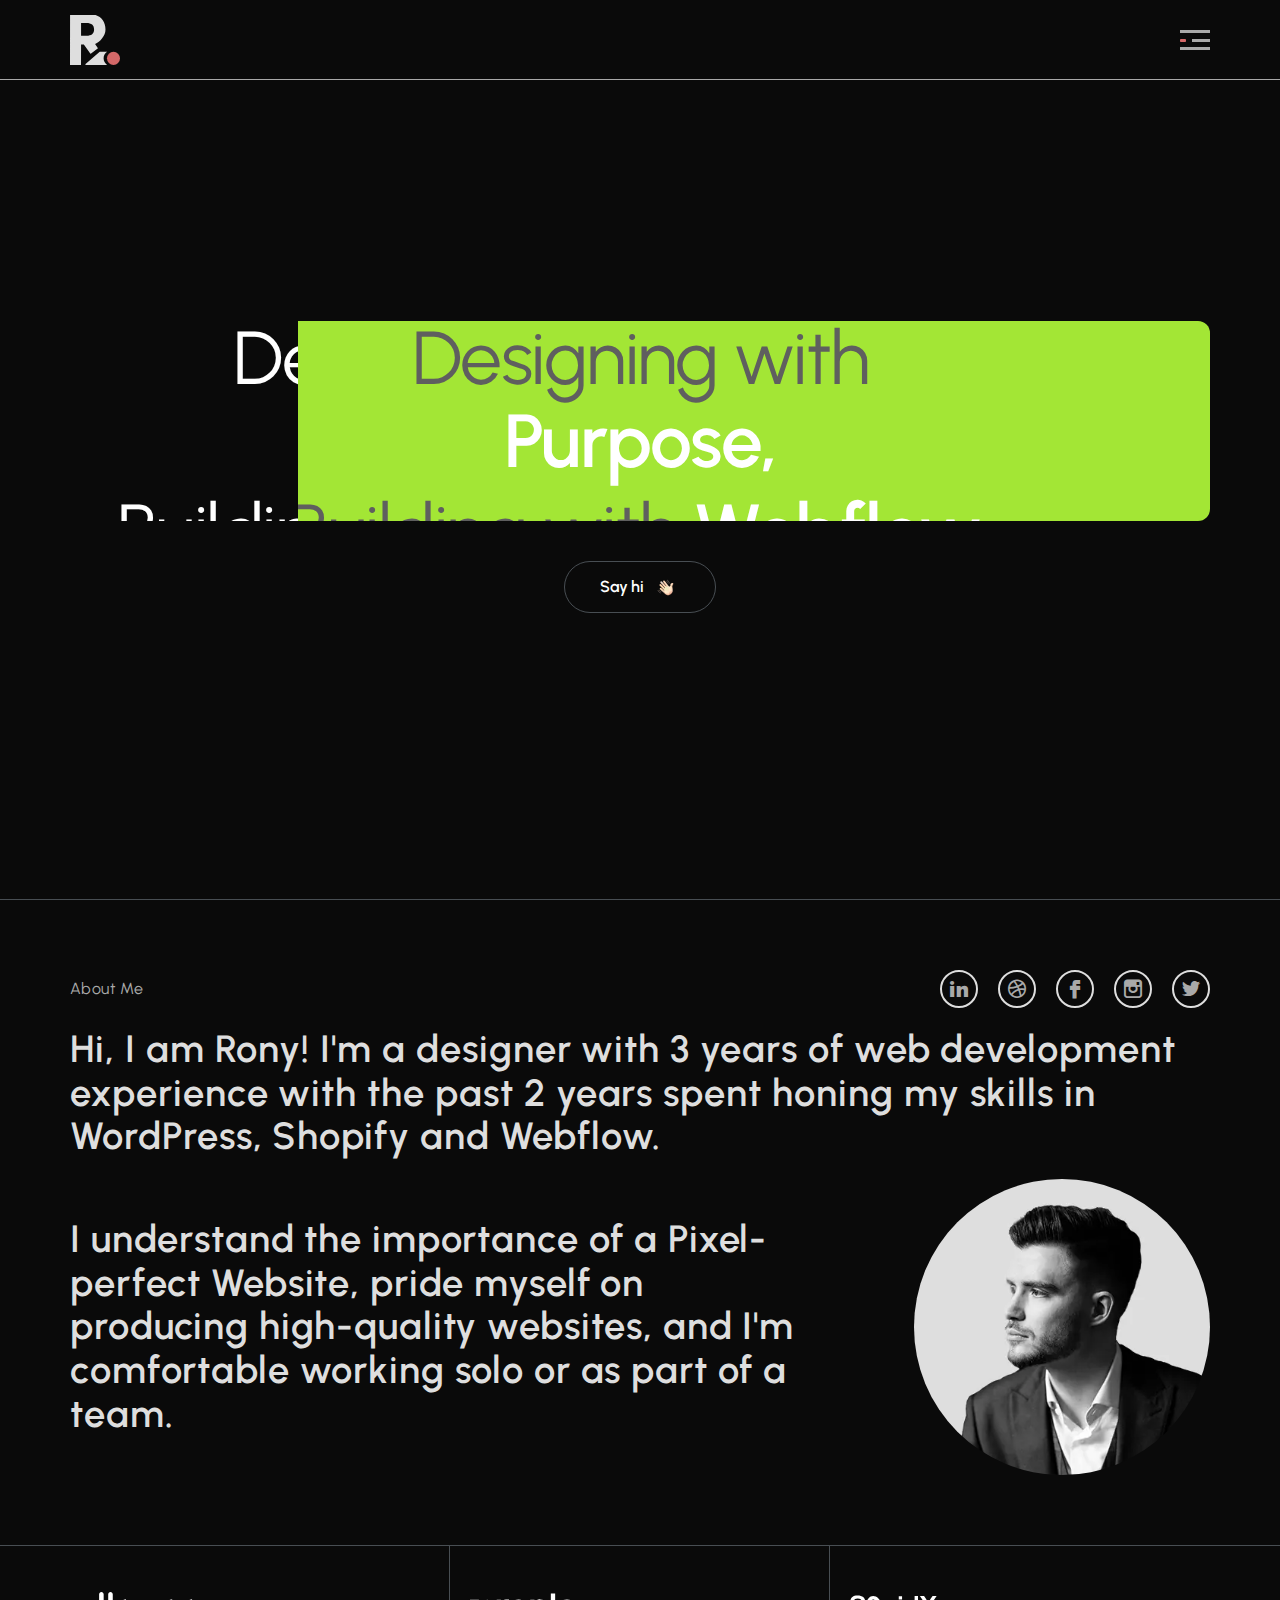
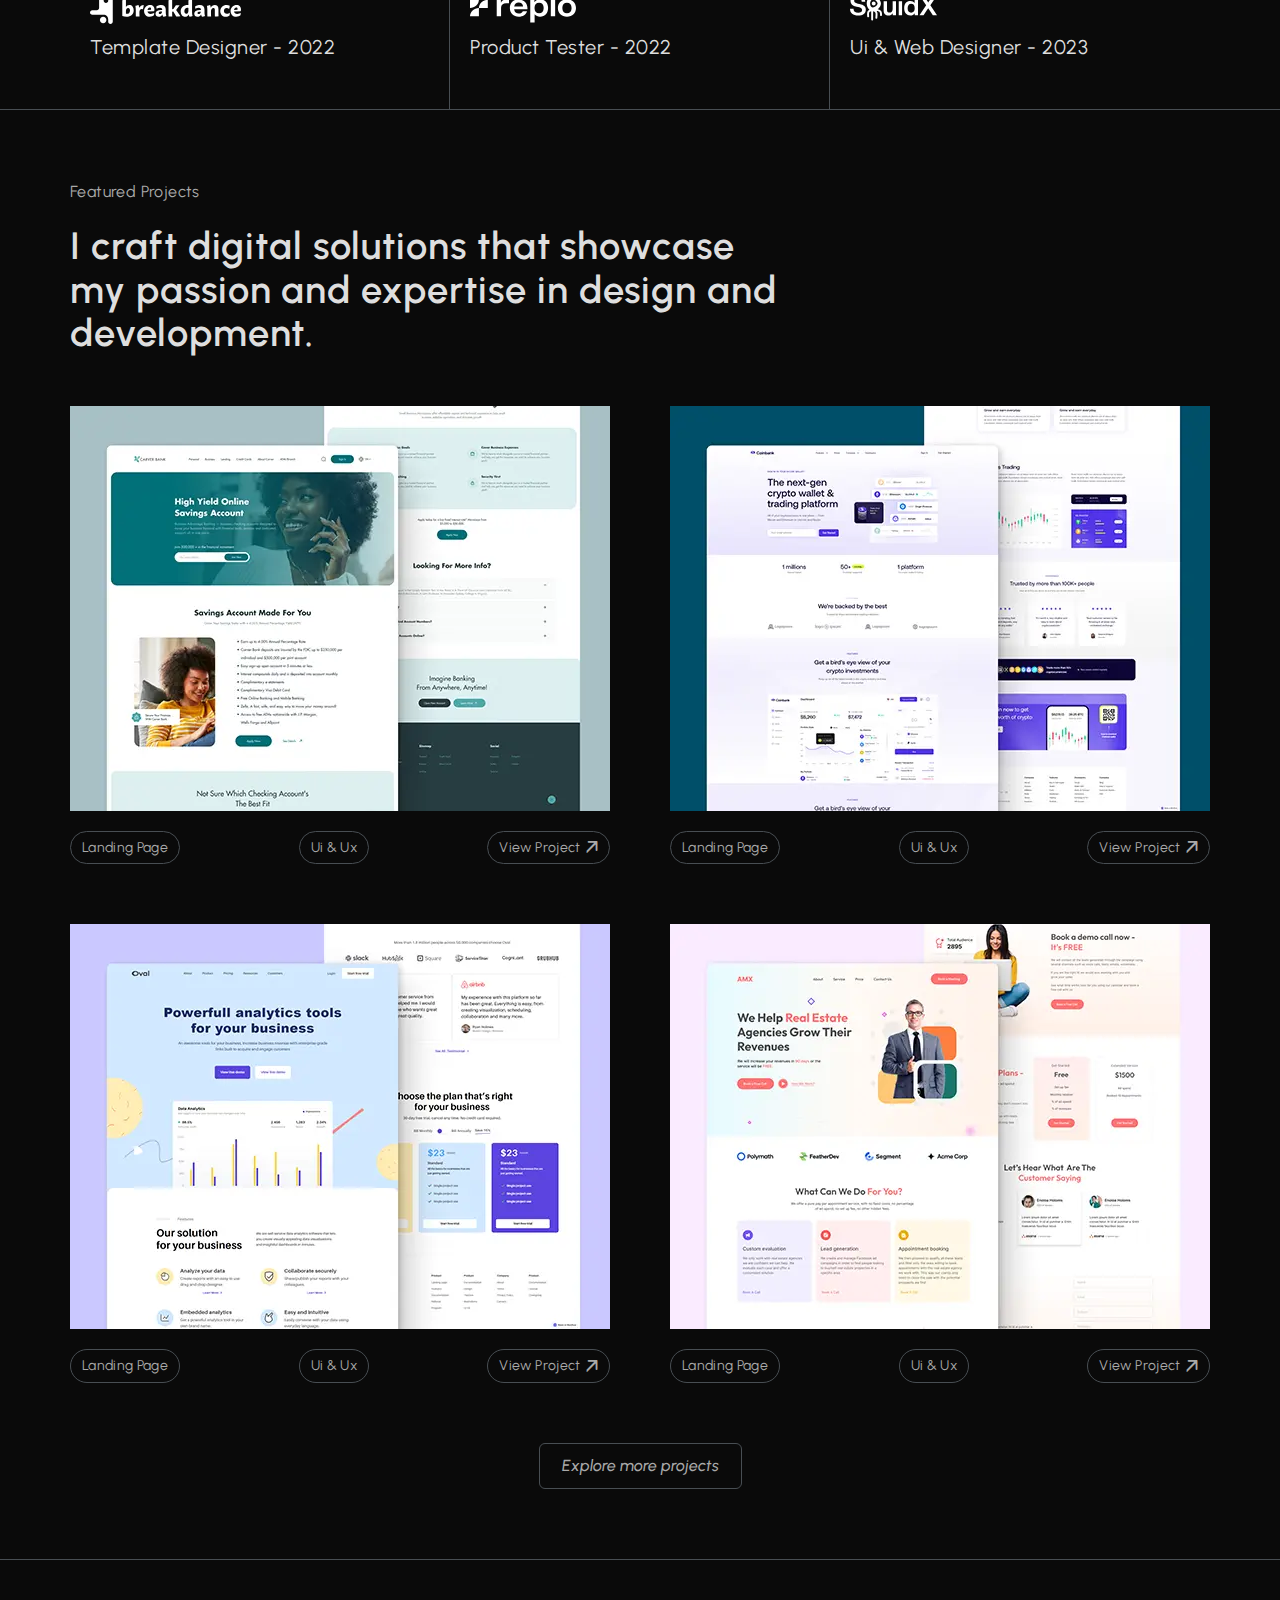
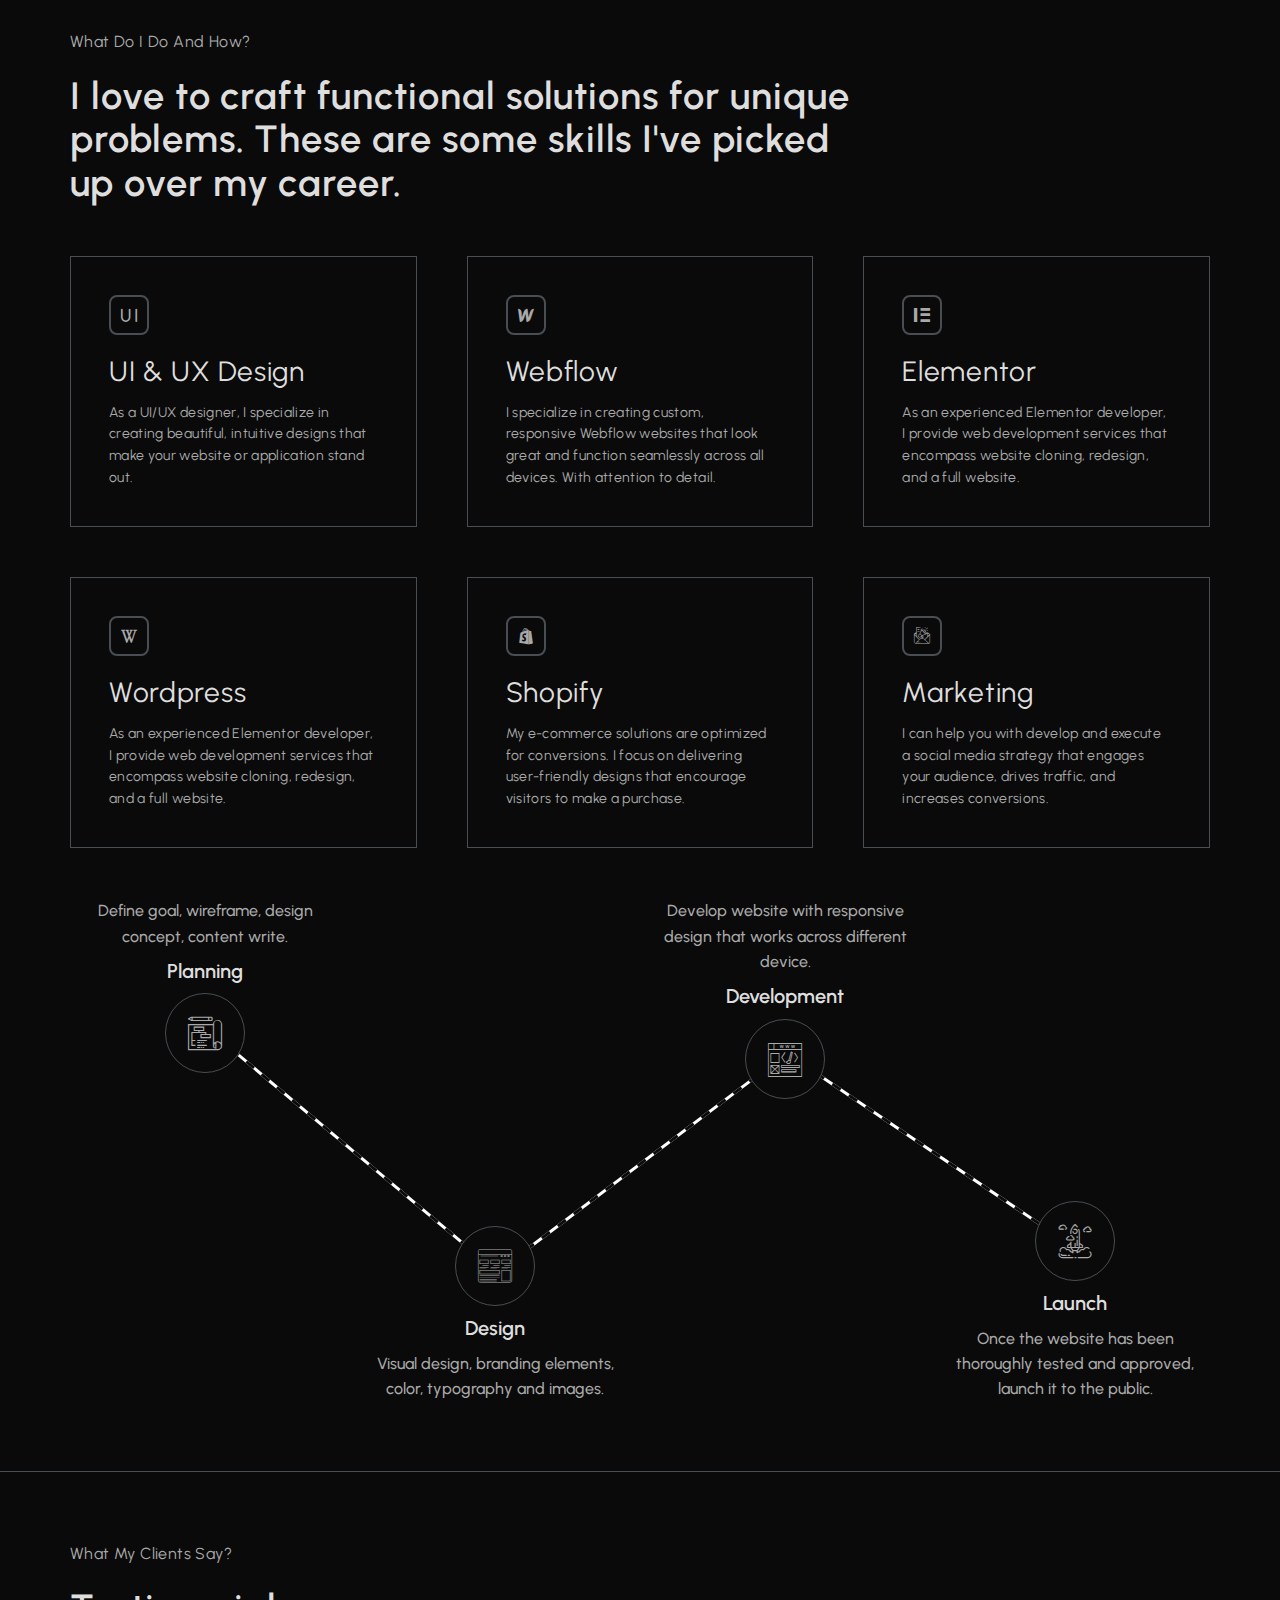
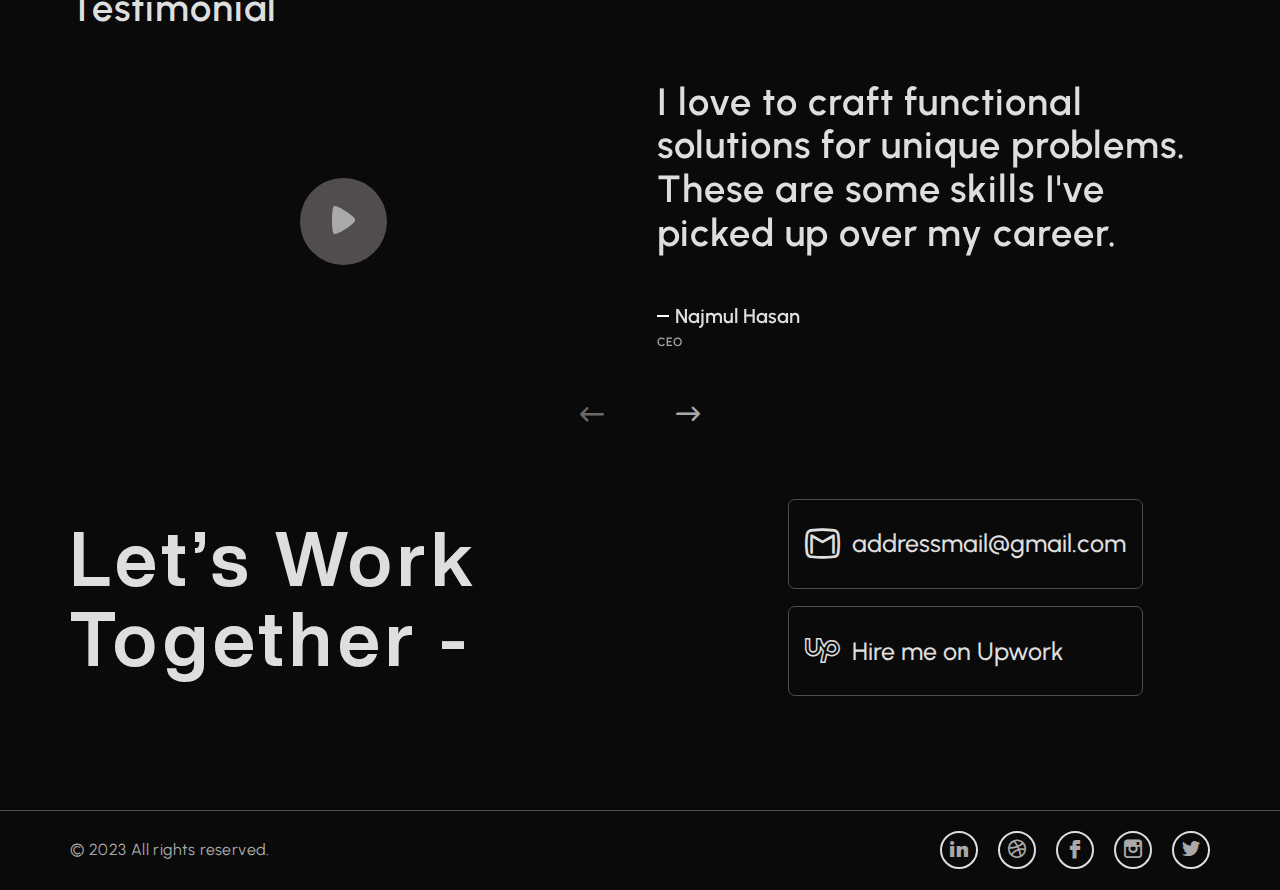
==== commit b6e888a1: "16.06.24_22:43" ====
--- a/index.html
+++ b/index.html
@@ -7,7 +7,7 @@
 	<meta name="format-detection" content="telephone=no">
 	<meta name="description" content="Author: Garshin K. V. Portfolio Site For Developer">
 	<!-- <style>body{opacity: 0;}</style> -->
-	<link rel="stylesheet" href="css/style.min.css?_v=20240616222406">
+	<link rel="stylesheet" href="css/style.min.css?_v=20240616224202">
 	<link rel="shortcut icon" href="favicon.ico">
 	<!-- <meta name="robots" content="noindex, nofollow"> -->
 	<meta name="viewport" content="width=device-width, initial-scale=1.0">
@@ -617,7 +617,7 @@
 			</div>
 		</footer>
 	</div>
-	<script src="js/app.min.js?_v=20240616222406"></script>
+	<script src="js/app.min.js?_v=20240616224202"></script>
 </body>
 
 </html>--- a/css/style.min.css
+++ b/css/style.min.css
@@ -1 +1 @@
-@import url(https://fonts.googleapis.com/css?family=Urbanist:400,500,600,700,500italic&display=swap);@import url(https://fonts.googleapis.com/css?family=Inter:700&display=swap);@font-face{font-family:IconsFonts;font-display:swap;src:url(../fonts/IconsFonts.woff2) format("woff2");font-weight:400;font-style:normal}@font-face{font-family:HelveticaNowDisplayBold;font-display:swap;src:url(../fonts/HelveticaNowDisplayBold.woff2) format("woff2");font-weight:400;font-style:normal}[class*=" icon-"]::before{font-family:IconsFonts;font-style:normal;font-weight:400;font-variant:normal;text-transform:none;line-height:1;-webkit-font-smoothing:antialiased;-moz-osx-font-smoothing:grayscale}.icon-arrow-pagination:before{content:"a"}.icon-arrow-up-right:before{content:"b"}.icon-icon-gmail:before{content:"c"}.icon-icon-upwork:before{content:"d"}.icon-logo-breakdance:before{content:"e"}.icon-logo-replo-cehpbe:before{content:"f"}.icon-logo-souidx:before{content:"g"}.icon-mouse-up:before{content:"h"}.icon-program-elementor:before{content:"i"}.icon-program-marketing:before{content:"j"}.icon-program-shopify:before{content:"k"}.icon-program-ui-ux-design:before{content:"l"}.icon-program-webflow:before{content:"m"}.icon-social-twitter:before{content:"n"}.icon-social-linkedin:before{content:"o"}.icon-social-instagram:before{content:"p"}.icon-social-facebook:before{content:"q"}.icon-social-dribbble:before{content:"r"}.icon-sheme-design:before{content:"s"}.icon-scheme-planning:before{content:"t"}.icon-scheme-launch:before{content:"u"}.icon-scheme-development:before{content:"v"}.icon-program-wordpress:before{content:"w"}:root{--headerHight:5rem;--headerHightMobile:3.75rem;--fontBlockFunction:#DEDEDE;--fontTitleLink:#FFFFFF;--fontSubTitleLink:#5F5F5F;--fontSubTitle:#C9C9C9;--fontSubCaption:#CBCBCB;--fontLogo:#D46868;--fontTitleContact:#606060;--colorBg:#0A0A0A;--colorBgPageContact:#0E0E0E;--colorDecore:#484E53;--colorDecoreBorder:#141414;--colorLinkHover:#1D6400;--colorBgBurger:#945757;--colorBgPlay:#797272;--bgFrontColor:rgb(3, 7, 18);--bgBackColor:rgb(163, 230, 53)}*{padding:0;margin:0;border:0}*,*::after,*::before{box-sizing:border-box}*::after,*::before{display:inline-block}body,html{height:100%;min-width:320px}body{color:#a9a9a9;line-height:1;font-family:Urbanist;font-size:1.5rem;-ms-text-size-adjust:100%;-moz-text-size-adjust:100%;-webkit-text-size-adjust:100%;-webkit-font-smoothing:antialiased;-moz-osx-font-smoothing:grayscale}button,input,textarea{font-family:Urbanist;font-size:inherit;line-height:inherit;color:inherit;background-color:transparent}input,textarea{width:100%}button,option,select{cursor:pointer}a{display:inline-block;color:inherit;text-decoration:none}ul li{list-style:none}img{vertical-align:top}b,h1,h2,h3,h4,h5,h6,strong{font-weight:inherit;font-size:inherit}address,em,i{font-style:normal}img{vertical-align:top}button,input,textarea{font-family:inherit;font-size:inherit;line-height:inherit}button{color:inherit;background-color:transparent}input[type=email],input[type=tel],input[type=text],textarea{-webkit-appearance:none;appearance:none}textarea{resize:vertical}table{border-collapse:collapse;border-spacing:0}.lock body{overflow:hidden;touch-action:none;-ms-scroll-chaining:none;overscroll-behavior:none}.wrapper{min-height:100%;display:flex;flex-direction:column;overflow:hidden}@supports (overflow:clip){.wrapper{overflow:clip}}.wrapper > main{flex:1 1 auto}.wrapper > *{min-width:0}[class*=__container]{max-width:73.125rem;margin:0 auto;padding:0 .9375rem}.icon-menu{display:none}.ibg{width:100%;height:100%;-o-object-fit:cover;object-fit:cover}.ibg--top{-o-object-position:top;object-position:top}.ibg--bottom{-o-object-position:bottom;object-position:bottom}.ibg--left{-o-object-position:left;object-position:left}.ibg--right{-o-object-position:right;object-position:right}.ibg--contain{-o-object-fit:contain;object-fit:contain}.social--option{z-index:2}.social__icon{position:relative;width:2.375rem;height:2.375rem;border:.125rem solid var(--colorDecore);border-radius:50%;display:flex;align-items:center;justify-content:center;overflow:hidden}.social__icon::before{position:absolute;content:"";left:0;top:0;width:2.625rem;height:2.625rem;background:var(--colorLinkHover);z-index:-1;opacity:0;transition:all .25s ease-in}.hero__container:not(:last-child){margin-bottom:3.125rem}.hero__title-page{color:#dedede;text-align:center;font-size:clamp(3.125rem,2.515rem + 3.05vw,4.688rem);font-weight:700;line-height:1}.hero__title-page:not(:last-child){margin-bottom:.625rem}.hero__parapgraph{color:#a9a9a9;text-align:center;font-size:clamp(1.25rem,1.152rem + .49vw,1.5rem);line-height:1.15;letter-spacing:.0375rem}.together__container{display:flex;flex-wrap:wrap;align-items:center;-webkit-column-gap:1.5625rem;-moz-column-gap:1.5625rem;column-gap:1.5625rem}.together__title{color:var(--fontBlockFunction);font-family:HelveticaNowDisplayBold;font-size:clamp(3.125rem,2.515rem + 3.05vw,4.688rem);font-weight:700;line-height:1.06;letter-spacing:.328125rem;text-transform:capitalize}.together__feedback{color:var(--fontBlockFunction);text-align:justify;font-size:clamp(1.25rem,1.128rem + .61vw,1.563rem);font-weight:500;line-height:1.49;display:flex;flex-direction:column;row-gap:1.0625rem;justify-content:space-between;text-align:center}.together__link{padding:1.125rem 1rem;border-radius:.4375rem;border:.0625rem solid var(--colorDecore);position:relative;overflow:hidden;position:relative;display:flex;-webkit-column-gap:.75rem;-moz-column-gap:.75rem;column-gap:.75rem;align-items:center;justify-content:flex-start}.together__link::before{content:"c";font-family:IconsFonts;font-size:clamp(1.563rem,1.319rem + 1.22vw,2.188rem)}.together__link::after{content:"";position:absolute;left:0;top:0;width:100%;height:100%;background:var(--colorLinkHover);opacity:0;z-index:-1;-webkit-transform:translateY(3.4375rem);transform:translateY(3.4375rem);transition:all .25s ease-in;font-family:"Times New Roman",Times,serif}.together__link--upwork::before{content:"d"}.discover--setup:not(:last-child){margin-bottom:clamp(2.813rem,.13rem + 13.41vw,9.688rem)}.skills--content{display:flex;flex-wrap:wrap;width:100%;gap:3.75rem;justify-content:space-between}.discover__caption{font-size:1rem;line-height:1.54;letter-spacing:.025rem;text-transform:capitalize}.discover__caption:not(:last-child){margin-bottom:1.25em}.discover__paragraph{font-size:clamp(1.75rem,1.506rem + 1.22vw,2.375rem);color:var(--fontBlockFunction);font-weight:600;line-height:1.15;letter-spacing:.059375rem}.discover__paragraph:not(:last-child){margin-bottom:1.3157894737em}.discover__paragraph p:not(:last-child){margin-bottom:.2631578947em}.skills__card-work{flex:0 1 calc((100% - 3.75rem * 1)/ 2);display:flex;flex-direction:column;row-gap:1.25rem}.skills__btn-inner{margin:0 auto}.skills__show-more{font-weight:500;font-style:italic;font-size:1rem;text-align:center;min-width:12.5rem;padding:.875rem 1.375rem;border:.0625rem solid var(--colorDecore);border-radius:.375rem;position:relative;overflow:hidden;transition:all .25s ease-in}.skills__show-more::before{position:absolute;left:0;top:0;content:"";width:100%;height:100%;background:var(--fontLogo);z-index:-1;opacity:0;transition:all .25s ease-in}.card-work__wrap-img{overflow:hidden;display:block;aspect-ratio:540/405}.card-work__trump{width:100%;height:100%;-o-object-fit:cover;object-fit:cover;-o-object-position:top center;object-position:top center}.card-work__aside{display:flex;flex-wrap:wrap;align-items:center;justify-content:space-between}.aside__link{text-align:center;font-size:.875rem;line-height:1.54;letter-spacing:.021875rem;text-transform:capitalize;padding:.3125rem .6875rem;border:.0625rem solid var(--colorDecore);border-radius:1.5625rem;position:relative;overflow:hidden;transition:all .25s ease-in}.aside__link::before{position:absolute;left:0;top:0;content:"";width:100%;height:100%;background:var(--colorLinkHover);border-radius:1.5625rem;z-index:-1;-webkit-transform:translateX(-100%);transform:translateX(-100%);opacity:0;transition:all .25s ease-in}.aside__link--cursor{display:flex;align-items:center;justify-content:center;-webkit-column-gap:.3125rem;-moz-column-gap:.3125rem;column-gap:.3125rem}.aside__link--cursor::after{content:"b";font-family:IconsFonts;font-size:.75rem;text-transform:none}.scroll-up{font-family:IconsFonts;font-size:2.5rem;position:fixed;bottom:2.1875em;right:.625em}.scroll-up--hide{display:none}.social--option{align-self:flex-start}.header--option{position:fixed;left:0;top:0;width:100%;background:var(--colorBg);z-index:100;padding-top:.625rem;padding-bottom:.625rem;min-height:var(--headerHight);display:flex;align-items:center;justify-content:space-between;border-bottom:.0625rem solid #a9a9a9}.header__container{display:flex;width:100%;align-items:center;justify-content:space-between}.header__setup{display:flex;width:100%;flex-wrap:wrap;align-items:center;justify-content:space-between}.header__wrap-logotype{display:block;overflow:hidden;aspect-ratio:50/50;max-width:3.125rem}.header__logo{width:100%;height:100%;-o-object-fit:cover;object-fit:cover}.menu__body{display:flex;align-items:flex-start;justify-content:center;-webkit-column-gap:2.5rem;-moz-column-gap:2.5rem;column-gap:2.5rem}.menu__list{color:var(--fontBlockFunction);font-size:2.5rem;font-weight:500;line-height:1;letter-spacing:-.01875rem;text-transform:capitalize;display:flex;flex-direction:column;row-gap:3.5rem}.menu__link{transition:all .3s ease-in-out;position:relative}.menu__link::after{content:"";position:absolute;left:0;top:100%;width:0;height:3px;background-color:var(--fontBlockFunction);transition:width .25s ease-in-out}.text-box__inner-img{display:block;overflow:hidden;aspect-ratio:116/116;max-width:7.25rem;border-radius:50%}.text-box__pic-item{width:100%;height:100%;-o-object-fit:cover;object-fit:cover}.text-box__desiginer{font-size:clamp(1.75rem,1.506rem + 1.22vw,2.375rem);color:var(--fontBlockFunction);font-weight:600;line-height:1.15;letter-spacing:.059375rem;max-width:37.75rem}.text-box__desiginer:not(:last-child){margin-bottom:1.3157894737em}.text-box__desiginer p:not(:last-child){margin-bottom:.2631578947em}.text-box__author-desk{font-size:1rem;line-height:1.54;letter-spacing:.025rem;display:flex;flex-direction:column;row-gap:.625rem}.social__icon{border:.125rem solid var(--fontBlockFunction)}.footer--option{border-top:.0625rem solid var(--colorDecore);min-height:5rem;background:var(--colorBg)}.social--option{display:flex;flex-wrap:wrap;align-items:center;justify-content:center;gap:1.25rem;font-family:IconsFonts;font-size:1.125rem}.footer__container{font-size:1rem;line-height:1.54;letter-spacing:.4px;padding-top:1.25rem;padding-bottom:1.25rem;display:flex;width:100%;flex-wrap:wrap;-webkit-column-gap:1.25rem;-moz-column-gap:1.25rem;column-gap:1.25rem;align-items:center;justify-content:space-between}.footer__rights{flex-shrink:0}body{background:var(--colorBg)}.page--option{padding-bottom:clamp(2.813rem,1.13rem + 8.41vw,7.125rem);padding-top:var(--headerHight)}.page--option > *:not(:last-child){margin-bottom:clamp(1.875rem,.899rem + 4.88vw,4.375rem)}#front-title{z-index:2;background-color:var(--colorBg)}#back-title{background-color:var(--bgBackColor);border-radius:.75rem}.hero__container{position:relative;display:flex;width:100svw;height:100%;flex-direction:column;align-items:center}.hero__wrap-title{flex:1 0 100%;display:flex;width:100svw;min-height:200px;overflow:hidden;position:relative}.hero__wrap-title:not(:last-child){margin-bottom:2.5rem}.hero__inner-front{display:flex;height:100%;overflow:hidden;place-items:center;position:absolute;top:0;left:0;width:100%;text-align:center}.hero__inner-back{display:flex;height:100%;overflow:hidden;place-items:center;position:absolute;top:0;left:0;width:100%;text-align:center}.hero__front-page-title{color:var(--fontSubTitleLink);font-weight:400;letter-spacing:-.09375rem;font-size:clamp(3rem,2.386rem + 3.07vw,4.688rem);text-align:center;line-height:1;margin:0 2svw;width:57.22svw}.hero__front-slogan{color:var(--fontTitleLink);font-size:clamp(3rem,2.386rem + 3.07vw,4.688rem);font-weight:600;line-height:1.2;letter-spacing:-1.5px}.hero__back-page-title{color:var(--fontTitleLink);font-weight:400;letter-spacing:-.09375rem;font-size:clamp(3rem,2.386rem + 3.07vw,4.688rem);text-align:center;line-height:1;margin:0 2svw;width:57.22svw}.hero__back-slogan{color:var(--fontSubTitleLink);font-size:clamp(3rem,2.386rem + 3.07vw,4.688rem);font-weight:600;line-height:1.2;letter-spacing:-1.5px}.hero__mein-inner{text-align:center;display:flex;align-items:center;justify-content:center;position:relative}.hero__me-hi{color:var(--fontTitleLink);font-size:1rem;font-weight:600;line-height:1.49;letter-spacing:-.02rem;text-align:center;padding:.6875rem 2.1875rem;border-radius:3.1875rem;border:.0625rem solid var(--colorDecore);display:flex;align-items:center;justify-content:center;-webkit-column-gap:.5rem;-moz-column-gap:.5rem;column-gap:.5rem;position:relative;overflow:hidden}.hero__me-hi::before{z-index:-1;content:"";position:absolute;left:0;top:0;width:100%;height:100%;background:var(--colorLinkHover);opacity:0;transition:all .25s ease-in}.hero__me-hi::after{content:"";width:1.75rem;height:1.75rem;background:url(../img/svg_items/hand.webp) center no-repeat}.about__container-me{padding-top:0}.about__contact-me{display:flex;gap:1.25rem;width:100%;flex-wrap:wrap;align-items:center;justify-content:space-between}.about__paragraph{font-size:clamp(1.75rem,1.506rem + 1.22vw,2.375rem);color:var(--fontBlockFunction);font-weight:600;line-height:1.15;letter-spacing:.059375rem}.about__paragraph:not(:last-child){margin-bottom:0}.about__paragraph p:not(:last-child){margin-bottom:.2631578947em}.contact-me__caption{font-size:1rem;line-height:1.54;letter-spacing:.025rem;text-transform:capitalize}.contact-me__caption:not(:last-child){margin-bottom:0}.my-info--option{display:flex;flex-wrap:wrap;-webkit-column-gap:2.5rem;-moz-column-gap:2.5rem;column-gap:2.5rem;align-items:center}.my-info__paragraph{font-size:clamp(1.75rem,1.506rem + 1.22vw,2.375rem);color:var(--fontBlockFunction);font-weight:600;line-height:1.15;letter-spacing:.0546875rem;flex:0 1 64%}.my-info__paragraph:not(:last-child){margin-bottom:0}.my-info__paragraph p:not(:last-child){margin-bottom:.2631578947em}.my-info__inner-img{overflow:hidden;display:block;aspect-ratio:390/390;border-radius:50%;flex:0 1 26%}.my-info__photo-my{width:100%;height:100%;-o-object-fit:cover;object-fit:cover}.technologies--setup{border-top:.0625rem solid var(--colorDecore);border-bottom:.0625rem solid var(--colorDecore)}.technologies__container{display:flex;width:100%;flex-wrap:wrap}.technologies__box{padding-left:80px;padding-right:40px;padding-left:20px;padding-right:10px;display:flex;flex-direction:column;row-gap:.5rem;align-items:flex-start;justify-content:flex-start}.technologies__box:nth-child(2) .box__logo{width:6.625rem;height:2rem}.technologies__box:nth-child(3) .box__logo{width:5.4375rem;height:2rem}.box__logo{width:9.4375rem;height:2rem}.box__period{color:var(--fontBlockFunction);font-size:clamp(1rem,.741rem + .71vw,1.25rem);line-height:1.54;letter-spacing:.03125rem}.discover--border{padding-bottom:4.375rem;border-bottom:.0625rem solid var(--colorDecore)}.solution__container{position:relative}.solution__container:not(:last-child){margin-bottom:3.125rem}.solution__caption{font-size:1rem;line-height:1.54;letter-spacing:.025rem;text-transform:capitalize}.solution__caption:not(:last-child){margin-bottom:1.25em}.solution__paragraph{font-size:clamp(1.75rem,1.506rem + 1.22vw,2.375rem);color:var(--fontBlockFunction);font-weight:600;line-height:1.15;letter-spacing:.059375rem;max-width:50.6875rem}.solution__paragraph:not(:last-child){margin-bottom:1.3157894737em}.solution__paragraph p:not(:last-child){margin-bottom:.2631578947em}.solution--setup{padding-bottom:4.375rem;border-bottom:.0625rem solid var(--colorDecore)}.tools__wrap{display:flex;width:100%;height:100%;flex-wrap:wrap;gap:3.125rem;justify-content:space-between}.tool__cell{border:.0625rem solid var(--colorDecore);padding:clamp(.938rem,-2.03rem + 6.18vw,2.375rem)}.cell-item__label{font-family:IconsFonts;font-size:1rem;padding:.625rem;display:inline-block;border:.125rem solid var(--colorDecore);border-radius:.5rem}.cell-item__label:not(:last-child){margin-bottom:1.25em}.cell-item__title{color:var(--fontBlockFunction);font-size:clamp(1.5rem,1.402rem + .49vw,1.75rem);line-height:1.15;letter-spacing:.04375rem}.cell-item__title:not(:last-child){margin-bottom:.5357142857em}.cell-item__paragraph{color:#a9a9a9;font-size:.875rem;line-height:1.54;letter-spacing:.021875rem}.infographics__scheme{display:flex;-webkit-column-gap:1.25rem;-moz-column-gap:1.25rem;column-gap:1.25rem;flex-wrap:wrap;width:100%;min-height:31.4375rem;justify-content:center}.infographics__line{position:absolute;left:50%;top:0;width:20rem;height:3px;background-image:linear-gradient(90deg,transparent,transparent 50%,var(--colorBg) 50%,var(--colorBg) 80%),linear-gradient(90deg,var(--fontTitleLink),var(--fontTitleLink),var(--fontTitleLink),var(--fontTitleLink),var(--fontTitleLink));background-size:20px 5px,50% 3px;border:none}.infographics__line--down-left{-webkit-transform:rotate(40deg) translate(-190px,480px);transform:rotate(40deg) translate(-190px,480px)}.infographics__line--down-right{-webkit-transform:rotate(34deg) translate(260px,135px);transform:rotate(34deg) translate(260px,135px)}.infographics__line--up{-webkit-transform:rotate(-37deg) translate(-300px,115px);transform:rotate(-37deg) translate(-300px,115px)}.infographics__box{position:relative;display:flex;flex-direction:column;align-items:center;text-align:center}.box__paragraph{font-size:1rem;font-size:clamp(.75rem,.652rem + .49vw,1rem);font-weight:500;line-height:1.57}.box__paragraph p:not(:last-child){margin-bottom:.5em}.box__title{color:var(--fontBlockFunction);font-size:1.25rem;font-weight:600;line-height:2.24}.box__icon{font-family:IconsFonts;font-size:2.125rem;width:5rem;height:5rem;background:var(--colorBg);border:.0625rem solid var(--colorDecore);border-radius:50%;display:flex;align-items:center;justify-content:center}.testimonial__caption{font-size:1rem;line-height:1.54;letter-spacing:.025rem;text-transform:capitalize}.testimonial__caption:not(:last-child){margin-bottom:1.25em}.testimonial__paragraph{font-size:clamp(1.75rem,1.506rem + 1.22vw,2.375rem);color:var(--fontBlockFunction);font-weight:600;line-height:1.15;letter-spacing:.059375rem}.testimonial__paragraph:not(:last-child){margin-bottom:1.3157894737em}.testimonial__paragraph p:not(:last-child){margin-bottom:.2631578947em}.testimonial__text{font-size:clamp(1.125rem,-1.456rem + 5.38vw,2.375rem);color:var(--fontBlockFunction);font-weight:600;line-height:1.15;letter-spacing:.059375rem}.testimonial__text:not(:last-child){margin-bottom:1.3157894737em}.testimonial__text p:not(:last-child){margin-bottom:.2631578947em}.testimonial__wrapper:not(:last-child){margin-bottom:clamp(1.25rem,.762rem + 2.44vw,2.5rem)}.testimonial__slide{display:flex;flex-wrap:wrap;width:100%;height:100%;align-items:center;justify-content:center}.testimonial__box-cadr{flex:0 1 100%;display:flex;flex-wrap:wrap;-webkit-column-gap:2.5rem;-moz-column-gap:2.5rem;column-gap:2.5rem}.testimonial__inner-video{position:relative;aspect-ratio:600/305;overflow:hidden}.testimonial__inner-video:hover .testimonial__play-video{opacity:1;background:var(--fontTitleLink)}.testimonial__inner-video:hover .testimonial__item-videoplay{fill:var(--fontLogo)}.testimonial__video-slide{width:100%;height:100%;-o-object-fit:contain;object-fit:contain}.testimonial__name{color:var(--fontBlockFunction);font-size:clamp(.75rem,.555rem + .98vw,1.25rem);font-weight:600;line-height:1;display:flex;-webkit-column-gap:.375rem;-moz-column-gap:.375rem;column-gap:.375rem;align-items:center}.testimonial__name:not(:last-child){margin-bottom:.5em}.testimonial__name::before{content:"";width:clamp(.5rem,.402rem + .49vw,.75rem);height:.125rem;background:var(--fontTitleLink)}.testimonial__specialization{font-size:clamp(.625rem,.576rem + .24vw,.75rem);font-weight:600;line-height:1;text-transform:capitalize}.testimonial__play-video{width:clamp(3.75rem,3.091rem + 3.29vw,5.438rem);height:clamp(3.75rem,3.091rem + 3.29vw,5.438rem);background:var(--colorBgPlay);border-radius:50%;opacity:.65;position:absolute;left:42%;top:35%;outline:0;display:none;transition:all .25s ease-in}.testimonial__play-video:focus{opacity:1;background:var(--fontTitleLink)}.testimonial__play-video:focus .testimonial__item-videoplay{fill:var(--fontLogo)}.testimonial__inner-video--enabled{cursor:pointer}.testimonial__inner-video--enabled .testimonial__play-video{display:block}.testimonial__item-videoplay{fill:var(--fontTitleLink);width:23px;height:28px;transition:all .25s ease-in}.testimonial__btn-group{font-family:IconsFonts;font-size:1.5rem;display:flex;align-items:center;justify-content:center;-webkit-column-gap:2.5rem;-moz-column-gap:2.5rem;column-gap:2.5rem}.testimonial__btn-group button{padding:.1875rem 1rem;border-radius:.625rem}.swiper-button-prev{-webkit-transform:rotate(180deg);transform:rotate(180deg)}.swiper-button-disabled{opacity:.6;cursor:default}body{background:var(--colorBg)}.about--setup{padding-bottom:2.75rem;padding-top:var(--headerHight)}.about--setup > *:not(:last-child){margin-bottom:2.75rem}.about__option{min-height:calc(100svh - var(--headerHight))}.about__container{display:flex;flex-wrap:wrap;align-items:center;justify-content:center;-webkit-column-gap:1.875rem;-moz-column-gap:1.875rem;column-gap:1.875rem;row-gap:1.25rem}.block__contact{font-family:Inter;color:var(--fontTitleLink);display:flex;width:100%;flex-direction:column;align-items:center;justify-content:center}.block__contact > *:not(:last-child){margin-bottom:clamp(1.563rem,.928rem + 3.17vw,3.188rem)}.block__main-title{color:var(--fontTitleContact);font-family:"Times New Roman",Times,serif;font-size:clamp(2.5rem,2.134rem + 1.83vw,3.438rem);font-style:italic;font-weight:700;line-height:1.2;letter-spacing:-.0703125rem}.block__main-title strong{color:var(--fontTitleLink);font-family:Inter;font-style:normal;font-size:clamp(3.125rem,2.686rem + 2.2vw,4.25rem);font-weight:700;line-height:1.2;letter-spacing:-.13rem}.block__paragraph{font-size:1.125rem;line-height:1.1;letter-spacing:-.045rem}.block__paragraph p:not(:last-child){margin-bottom:1.2222222222em}.block__dopinfo{display:flex;flex-direction:column;row-gap:1.25rem;align-self:flex-start}.block__say-hi{text-align:center;font-family:"Times New Roman",Times,serif;font-style:italic;font-size:1.25rem;line-height:1;letter-spacing:-.04375rem;padding:.875rem 1.5rem;border-radius:44px;border:1px solid #fff;position:relative;overflow:hidden}.block__say-hi::before{content:"";position:absolute;left:0;top:0;width:100%;height:100%;background:var(--colorLinkHover);opacity:0;z-index:-2;-webkit-transform:translateY(3.4375rem);transform:translateY(3.4375rem);transition:all .25s ease-in}.block__say-hi span{font-family:Inter;font-style:normal;font-size:1rem;font-weight:600;line-height:1;letter-spacing:-.035rem}.block__poster-wrap{display:block;aspect-ratio:400/850;max-width:25rem;overflow:hidden}.block__img{width:100%;height:100%;-o-object-fit:contain;object-fit:contain}.dopinfo__me-contact a{transition:all .25s ease-in}.dopinfo__contact-me{font-family:Urbanist;font-size:clamp(2rem,1.805rem + .98vw,2.5rem);font-weight:500;line-height:1.2}body{background:var(--colorBg)}.proccess--setup{padding-bottom:clamp(2.813rem,1.13rem + 8.41vw,7.125rem);padding-top:var(--headerHight)}.proccess--setup > *:not(:last-child){margin-bottom:clamp(1.875rem,.899rem + 4.88vw,4.375rem)}.hero--option{display:flex;flex-direction:column;width:100%;align-items:center;justify-content:center;border-bottom:.0625rem solid var(--colorDecore)}.hero__title-page:not(:last-child){margin-bottom:2.5rem}.hero__parapgraph{max-width:44.875rem}.step--option:not(:last-child){margin-bottom:clamp(2.813rem,.13rem + 13.41vw,9.688rem)}.step__container{display:flex;width:100%;flex-direction:column}.step__cell{display:flex;width:100%;align-items:flex-start;justify-content:space-between;-webkit-column-gap:1.25rem;-moz-column-gap:1.25rem;column-gap:1.25rem}.cell__desk{flex-shrink:0;display:flex;flex-direction:column;row-gap:.625rem}.cell__caption{font-size:1rem;line-height:1.54;letter-spacing:.025rem;text-transform:capitalize}.cell__caption:not(:last-child){margin-bottom:0}.cell__title{font-size:clamp(1.75rem,1.506rem + 1.22vw,2.375rem);color:var(--fontBlockFunction);font-weight:600;line-height:1.15;letter-spacing:.059375rem}.cell__title:not(:last-child){margin-bottom:1.3157894737em}.cell__title p:not(:last-child){margin-bottom:.2631578947em}.cell__paragraph{font-size:clamp(1.25rem,1.152rem + .49vw,1.5rem);font-weight:500;line-height:1.15;letter-spacing:.0375rem;padding-top:3.125rem;border-bottom:.0625rem solid var(--colorDecore)}.cell__paragraph:not(:last-child){margin-bottom:1.25em}.cell__paragraph p:not(:last-child){margin-bottom:1.0416666667em}body{background:var(--colorBg)}.portfolio--setup{padding-bottom:clamp(2.813rem,1.13rem + 8.41vw,7.125rem);padding-top:var(--headerHight)}.portfolio--setup > *:not(:last-child){margin-bottom:clamp(1.875rem,.899rem + 4.88vw,4.375rem)}#front-title{z-index:2;background-color:var(--colorBg);width:20%}#back-title{background-color:var(--bgBackColor);border-radius:.75rem}.hero__wrap-title{display:flex;width:100%;min-height:200px;overflow:hidden;position:relative}.hero__wrap-title:not(:last-child){margin-bottom:2.5rem}.hero__front-title-page{color:var(--fontTitleLink);text-align:center;font-size:clamp(3.125rem,2.515rem + 3.05vw,4.688rem);font-weight:700;line-height:1.1}.hero__front-title-page:not(:last-child){margin-bottom:.4em}.hero__inner-front{display:grid;height:100%;overflow:hidden;place-items:center;position:absolute;top:0;left:0;width:100%}.hero__inner-back{display:grid;height:100%;overflow:hidden;place-items:center;position:absolute;top:0;left:0;width:100%}.hero__front-title-page{color:var(--fontTitleLink);text-align:center;font-size:clamp(3.125rem,2.515rem + 3.05vw,4.688rem);font-weight:700;line-height:1.1;margin:0 auto;width:60vw}.hero__front-title-page:not(:last-child){margin-bottom:.4em}.hero__back-title-page{color:var(--fontSubTitleLink);text-align:center;font-size:clamp(3.125rem,2.515rem + 3.05vw,4.688rem);font-weight:700;line-height:1.1;margin:0 auto;width:60vw}.hero__back-title-page:not(:last-child){margin-bottom:.4em}.hero__front-phrase{color:var(--fontSubTitleLink);text-align:center;font-size:clamp(3.125rem,2.515rem + 3.05vw,4.688rem);font-weight:700;line-height:1.1}.hero__front-phrase:not(:last-child){margin-bottom:.4em}.hero__back-phrase{color:var(--fontTitleLink);text-align:center;font-size:clamp(3.125rem,2.515rem + 3.05vw,4.688rem);font-weight:700;line-height:1.1}.hero__back-phrase:not(:last-child){margin-bottom:.4em}.together--setup:not(:last-child){margin-bottom:9.6875rem}@font-face{font-family:swiper-icons;src:url("data:application/font-woff;charset=utf-8;base64, [base64]//wADZ2x5ZgAAAywAAADMAAAD2MHtryVoZWFkAAABbAAAADAAAAA2E2+eoWhoZWEAAAGcAAAAHwAAACQC9gDzaG10eAAAAigAAAAZAAAArgJkABFsb2NhAAAC0AAAAFoAAABaFQAUGG1heHAAAAG8AAAAHwAAACAAcABAbmFtZQAAA/gAAAE5AAACXvFdBwlwb3N0AAAFNAAAAGIAAACE5s74hXjaY2BkYGAAYpf5Hu/j+W2+MnAzMYDAzaX6QjD6/4//Bxj5GA8AuRwMYGkAPywL13jaY2BkYGA88P8Agx4j+/8fQDYfA1AEBWgDAIB2BOoAeNpjYGRgYNBh4GdgYgABEMnIABJzYNADCQAACWgAsQB42mNgYfzCOIGBlYGB0YcxjYGBwR1Kf2WQZGhhYGBiYGVmgAFGBiQQkOaawtDAoMBQxXjg/wEGPcYDDA4wNUA2CCgwsAAAO4EL6gAAeNpj2M0gyAACqxgGNWBkZ2D4/wMA+xkDdgAAAHjaY2BgYGaAYBkGRgYQiAHyGMF8FgYHIM3DwMHABGQrMOgyWDLEM1T9/w8UBfEMgLzE////P/5//f/V/xv+r4eaAAeMbAxwIUYmIMHEgKYAYjUcsDAwsLKxc3BycfPw8jEQA/[base64]/uznmfPFBNODM2K7MTQ45YEAZqGP81AmGGcF3iPqOop0r1SPTaTbVkfUe4HXj97wYE+yNwWYxwWu4v1ugWHgo3S1XdZEVqWM7ET0cfnLGxWfkgR42o2PvWrDMBSFj/IHLaF0zKjRgdiVMwScNRAoWUoH78Y2icB/yIY09An6AH2Bdu/UB+yxopYshQiEvnvu0dURgDt8QeC8PDw7Fpji3fEA4z/PEJ6YOB5hKh4dj3EvXhxPqH/SKUY3rJ7srZ4FZnh1PMAtPhwP6fl2PMJMPDgeQ4rY8YT6Gzao0eAEA409DuggmTnFnOcSCiEiLMgxCiTI6Cq5DZUd3Qmp10vO0LaLTd2cjN4fOumlc7lUYbSQcZFkutRG7g6JKZKy0RmdLY680CDnEJ+UMkpFFe1RN7nxdVpXrC4aTtnaurOnYercZg2YVmLN/d/gczfEimrE/fs/bOuq29Zmn8tloORaXgZgGa78yO9/cnXm2BpaGvq25Dv9S4E9+5SIc9PqupJKhYFSSl47+Qcr1mYNAAAAeNptw0cKwkAAAMDZJA8Q7OUJvkLsPfZ6zFVERPy8qHh2YER+3i/BP83vIBLLySsoKimrqKqpa2hp6+jq6RsYGhmbmJqZSy0sraxtbO3sHRydnEMU4uR6yx7JJXveP7WrDycAAAAAAAH//wACeNpjYGRgYOABYhkgZgJCZgZNBkYGLQZtIJsFLMYAAAw3ALgAeNolizEKgDAQBCchRbC2sFER0YD6qVQiBCv/H9ezGI6Z5XBAw8CBK/m5iQQVauVbXLnOrMZv2oLdKFa8Pjuru2hJzGabmOSLzNMzvutpB3N42mNgZGBg4GKQYzBhYMxJLMlj4GBgAYow/P/PAJJhLM6sSoWKfWCAAwDAjgbRAAB42mNgYGBkAIIbCZo5IPrmUn0hGA0AO8EFTQAA");font-weight:400;font-style:normal}:root{--swiper-theme-color:#007aff}:host{position:relative;display:block;margin-left:auto;margin-right:auto;z-index:1}.swiper{margin-left:auto;margin-right:auto;position:relative;overflow:hidden;list-style:none;padding:0;z-index:1;display:block}.swiper-vertical > .swiper-wrapper{flex-direction:column}.swiper-wrapper{position:relative;width:100%;height:100%;z-index:1;display:flex;transition-property:-webkit-transform;transition-property:transform;transition-property:transform,-webkit-transform;transition-timing-function:var(--swiper-wrapper-transition-timing-function,initial);box-sizing:content-box}.swiper-android .swiper-slide,.swiper-ios .swiper-slide,.swiper-wrapper{-webkit-transform:translate3d(0,0,0);transform:translate3d(0,0,0)}.swiper-horizontal{touch-action:pan-y}.swiper-vertical{touch-action:pan-x}.swiper-slide{flex-shrink:0;width:100%;height:100%;position:relative;transition-property:-webkit-transform;transition-property:transform;transition-property:transform,-webkit-transform;display:block}.swiper-slide-invisible-blank{visibility:hidden}.swiper-autoheight,.swiper-autoheight .swiper-slide{height:auto}.swiper-autoheight .swiper-wrapper{align-items:flex-start;transition-property:height,-webkit-transform;transition-property:transform,height;transition-property:transform,height,-webkit-transform}.swiper-backface-hidden .swiper-slide{-webkit-transform:translateZ(0);transform:translateZ(0);-webkit-backface-visibility:hidden;backface-visibility:hidden}.swiper-3d.swiper-css-mode .swiper-wrapper{-webkit-perspective:1200px;perspective:1200px}.swiper-3d .swiper-wrapper{-webkit-transform-style:preserve-3d;transform-style:preserve-3d}.swiper-3d{-webkit-perspective:1200px;perspective:1200px}.swiper-3d .swiper-cube-shadow,.swiper-3d .swiper-slide{-webkit-transform-style:preserve-3d;transform-style:preserve-3d}.swiper-css-mode > .swiper-wrapper{overflow:auto;scrollbar-width:none;-ms-overflow-style:none}.swiper-css-mode > .swiper-wrapper::-webkit-scrollbar{display:none}.swiper-css-mode > .swiper-wrapper > .swiper-slide{scroll-snap-align:start start}.swiper-css-mode.swiper-horizontal > .swiper-wrapper{-ms-scroll-snap-type:x mandatory;scroll-snap-type:x mandatory}.swiper-css-mode.swiper-vertical > .swiper-wrapper{-ms-scroll-snap-type:y mandatory;scroll-snap-type:y mandatory}.swiper-css-mode.swiper-free-mode > .swiper-wrapper{-ms-scroll-snap-type:none;scroll-snap-type:none}.swiper-css-mode.swiper-free-mode > .swiper-wrapper > .swiper-slide{scroll-snap-align:none}.swiper-css-mode.swiper-centered > .swiper-wrapper::before{content:"";flex-shrink:0;order:9999}.swiper-css-mode.swiper-centered > .swiper-wrapper > .swiper-slide{scroll-snap-align:center center;scroll-snap-stop:always}.swiper-css-mode.swiper-centered.swiper-horizontal > .swiper-wrapper > .swiper-slide:first-child{-webkit-margin-start:var(--swiper-centered-offset-before);margin-inline-start:var(--swiper-centered-offset-before)}.swiper-css-mode.swiper-centered.swiper-horizontal > .swiper-wrapper::before{height:100%;min-height:1px;width:var(--swiper-centered-offset-after)}.swiper-css-mode.swiper-centered.swiper-vertical > .swiper-wrapper > .swiper-slide:first-child{-webkit-margin-before:var(--swiper-centered-offset-before);margin-block-start:var(--swiper-centered-offset-before)}.swiper-css-mode.swiper-centered.swiper-vertical > .swiper-wrapper::before{width:100%;min-width:1px;height:var(--swiper-centered-offset-after)}.swiper-3d .swiper-slide-shadow,.swiper-3d .swiper-slide-shadow,.swiper-3d .swiper-slide-shadow-bottom,.swiper-3d .swiper-slide-shadow-bottom,.swiper-3d .swiper-slide-shadow-left,.swiper-3d .swiper-slide-shadow-left,.swiper-3d .swiper-slide-shadow-right,.swiper-3d .swiper-slide-shadow-right,.swiper-3d .swiper-slide-shadow-top,.swiper-3d .swiper-slide-shadow-top{position:absolute;left:0;top:0;width:100%;height:100%;pointer-events:none;z-index:10}.swiper-3d .swiper-slide-shadow{background:rgba(0,0,0,.15)}.swiper-3d .swiper-slide-shadow-left{background-image:linear-gradient(to left,rgba(0,0,0,.5),rgba(0,0,0,0))}.swiper-3d .swiper-slide-shadow-right{background-image:linear-gradient(to right,rgba(0,0,0,.5),rgba(0,0,0,0))}.swiper-3d .swiper-slide-shadow-top{background-image:linear-gradient(to top,rgba(0,0,0,.5),rgba(0,0,0,0))}.swiper-3d .swiper-slide-shadow-bottom{background-image:linear-gradient(to bottom,rgba(0,0,0,.5),rgba(0,0,0,0))}.swiper-lazy-preloader{width:42px;height:42px;position:absolute;left:50%;top:50%;margin-left:-21px;margin-top:-21px;z-index:10;-webkit-transform-origin:50%;transform-origin:50%;box-sizing:border-box;border:4px solid var(--swiper-preloader-color,var(--swiper-theme-color));border-radius:50%;border-top-color:transparent}.swiper-watch-progress .swiper-slide-visible .swiper-lazy-preloader,.swiper:not(.swiper-watch-progress) .swiper-lazy-preloader{-webkit-animation:swiper-preloader-spin 1s infinite linear;animation:swiper-preloader-spin 1s infinite linear}.swiper-lazy-preloader-white{--swiper-preloader-color:#fff}.swiper-lazy-preloader-black{--swiper-preloader-color:#000}@-webkit-keyframes swiper-preloader-spin{0%{-webkit-transform:rotate(0);transform:rotate(0)}100%{-webkit-transform:rotate(360deg);transform:rotate(360deg)}}@keyframes swiper-preloader-spin{0%{-webkit-transform:rotate(0);transform:rotate(0)}100%{-webkit-transform:rotate(360deg);transform:rotate(360deg)}}@media (min-width:36.25em){.technologies__box{padding-top:clamp(1.25rem,-.433rem + 4.64vw,2.875rem);padding-bottom:clamp(1.25rem,-.433rem + 4.64vw,2.875rem);flex:1 1 calc((100% - 1.25rem * 2)/ 3)}.technologies__box:not(:last-child){border-right:.0625rem solid var(--colorDecore)}}@media (min-width:48.125em){.infographics__box{flex:0 1 calc((100% - 1.25rem * 3)/ 4)}.infographics__box:nth-child(even){align-self:flex-end}}@media (min-width:55.625em){.block__contact{flex:0 1 50%;align-items:flex-start}.block__poster-wrap{flex:0 1 50%}}@media (min-width:57.6875em){.my-info--option{justify-content:space-between}}@media (min-width:48em){.together__title{max-width:clamp(22.5rem,-20.468rem + 89.52vw,43.313rem)}.discover__paragraph{max-width:44.875rem}.text-box--content{display:flex;flex-direction:column;justify-content:center;align-items:flex-start;color:var(--fontBlockFunction)}.text-box--content > div:not(:last-child){margin-bottom:1.875rem}.testimonial__inner-video{flex:0 1 48%}.testimonial__text-desk{flex:1 1 42%}.hero--option{min-height:calc(100svh - var(--headerHight));padding-bottom:2.8125rem}}@media (min-width:62em){.tool__cell{flex:0 1 calc((100% - 3.125rem * 2)/ 3)}.step__cell:not(:first-child) .cell__desk,.step__cell:not(:first-child) .cell__paragraph{padding-top:3.125rem}.cell__desk{flex:0 1 18.3125rem;row-gap:1.25rem}.cell__paragraph{flex:0 1 47.1875rem;padding-bottom:3.125rem;padding-top:3.125rem}}@media (max-width:70em){.infographics__line--down-right{-webkit-transform:rotate(35deg) translate(260px,130px);transform:rotate(35deg) translate(260px,130px)}}@media (max-width:58em){.infographics__line--down-right{-webkit-transform:rotate(40deg) translate(220px,120px);transform:rotate(40deg) translate(220px,120px);width:16.875rem}.infographics__line--up{-webkit-transform:rotate(-40deg) translate(-270px,90px);transform:rotate(-40deg) translate(-270px,90px)}}@media (max-width:55em){.infographics__line--down-left{-webkit-transform:rotate(45deg) translate(-100px,420px);transform:rotate(45deg) translate(-100px,420px);width:16.875rem}}@media (max-width:181.25rem){.menu__body{position:fixed;width:100%;height:82.5%;left:-100%;top:var(--headerHight);overflow:auto;background-color:var(--colorBgBurger);padding:3.125rem .9375rem .9375rem .9375rem;transition:left .3s;z-index:2}.menu__body::before{content:"";position:fixed;width:100%;height:4.375rem;left:-100%;top:0;transition:left .3s;z-index:1}.menu-open .menu__body{left:0}.menu-open .menu__body::before{left:0}.icon-menu{display:block;position:relative;width:1.875rem;height:1.25rem;z-index:5}.icon-menu::after,.icon-menu::before{content:"";transition:all .3s ease 0s;right:0;position:absolute;width:100%;height:.1875rem;background-color:#a9a9a9}.icon-menu .header__one-item{transition:all .3s ease 0s;right:0;position:absolute;width:60%;height:.1875rem;background-color:#a9a9a9}.icon-menu .header__two-item{transition:all .3s ease 0s;left:0;position:absolute;width:.375rem;border-radius:15%;height:.1875rem;background-color:var(--fontLogo)}.icon-menu::before{top:0}.icon-menu::after{bottom:0}.icon-menu span{top:calc(50% - .0625rem)}.menu-open .icon-menu span{width:0}.menu-open .icon-menu::before{top:calc(52% - .125rem);-webkit-transform:rotate(-43deg);transform:rotate(-43deg)}.menu-open .icon-menu::after{bottom:calc(52% - .125rem);-webkit-transform:rotate(43deg);transform:rotate(43deg)}}@media (max-width:181.25rem) and (any-hover:none){.icon-menu{cursor:default}}@media (max-width:70.625em){.infographics__line--down-left{-webkit-transform:rotate(41deg) translate(-190px,470px);transform:rotate(41deg) translate(-190px,470px)}}@media (max-width:67.5rem){.testimonial__play-video{top:32%}}@media (max-width:66.875em){.infographics__line--down-left{-webkit-transform:rotate(41deg) translate(-180px,470px);transform:rotate(41deg) translate(-180px,470px)}.infographics__line--down-right{-webkit-transform:rotate(35deg) translate(260px,140px);transform:rotate(35deg) translate(260px,140px)}.infographics__line--up{-webkit-transform:rotate(-40deg) translate(-290px,105px);transform:rotate(-40deg) translate(-290px,105px)}}@media (max-width:64.25em){.infographics__line--down-left{-webkit-transform:rotate(43deg) translate(-140px,470px);transform:rotate(43deg) translate(-140px,470px)}.infographics__line--down-right{-webkit-transform:rotate(38deg) translate(260px,140px);transform:rotate(38deg) translate(260px,140px)}.infographics__line--up{-webkit-transform:rotate(-40deg) translate(-280px,100px);transform:rotate(-40deg) translate(-280px,100px)}}@media (max-width:63.5625em){.infographics__line--down-right{-webkit-transform:rotate(38deg) translate(260px,125px);transform:rotate(38deg) translate(260px,125px);width:16.875rem}}@media (max-width:62.5em){.infographics__line--down-left{-webkit-transform:rotate(44deg) translate(-140px,470px);transform:rotate(44deg) translate(-140px,470px)}}@media (max-width:61.99875em){.tool__cell{flex:0 1 calc((100% - 3.125rem * 1)/ 2)}.step__cell{flex-direction:column;padding-top:20px}.cell__paragraph{padding-bottom:1.25rem;padding-top:1.25rem}}@media (max-width:61.5em){.infographics__line--down-left{-webkit-transform:rotate(42deg) translate(-140px,450px);transform:rotate(42deg) translate(-140px,450px)}.infographics__line--down-right{-webkit-transform:rotate(40deg) translate(260px,120px);transform:rotate(40deg) translate(260px,120px);width:16.875rem}.infographics__line--up{-webkit-transform:rotate(-38deg) translate(-270px,100px);transform:rotate(-38deg) translate(-270px,100px)}}@media (max-width:61.9375em){.infographics__line--down-right{-webkit-transform:rotate(41deg) translate(260px,115px);transform:rotate(41deg) translate(260px,115px);width:16.875rem}}@media (max-width:59.375em){.infographics__line--down-left{-webkit-transform:rotate(44deg) translate(-140px,450px);transform:rotate(44deg) translate(-140px,450px)}}@media (max-width:57.68625em){.my-info--option{flex-direction:column;row-gap:1.25rem}}@media (max-width:57.5em){.testimonial__play-video{top:29%}}@media (max-width:56.875em){.infographics__line--down-left{-webkit-transform:rotate(44deg) translate(-140px,450px);transform:rotate(44deg) translate(-140px,450px)}}@media (max-width:56.125em){.infographics__line--down-left{-webkit-transform:rotate(45deg) translate(-100px,445px);transform:rotate(45deg) translate(-100px,445px)}.infographics__line--down-right{-webkit-transform:rotate(39deg) translate(230px,130px);transform:rotate(39deg) translate(230px,130px);width:16.875rem}.infographics__line--down-right{-webkit-transform:rotate(41deg) translate(230px,120px);transform:rotate(41deg) translate(230px,120px);width:16.875rem}.infographics__line--up{-webkit-transform:rotate(-43deg) translate(-270px,80px);transform:rotate(-43deg) translate(-270px,80px)}}@media (max-width:55.62375em){.about__container{flex-direction:column;padding-top:2.8125rem}.block__main-title{text-align:center}}@media (max-width:54.1875em){.infographics__line--down-left{-webkit-transform:rotate(43deg) translate(-100px,430px);transform:rotate(43deg) translate(-100px,430px)}}@media (max-width:51.8125em){.infographics__line--down-left{-webkit-transform:rotate(44deg) translate(-80px,415px);transform:rotate(44deg) translate(-80px,415px);width:15.625rem}.infographics__line--down-right{-webkit-transform:rotate(39deg) translate(210px,140px);transform:rotate(39deg) translate(210px,140px);width:15.625rem}.infographics__line--up{-webkit-transform:rotate(-42deg) translate(-270px,115px);transform:rotate(-42deg) translate(-270px,115px);width:15.625rem}}@media (max-width:50.9375em){.infographics__line--down-left{-webkit-transform:rotate(44deg) translate(-80px,410px);transform:rotate(44deg) translate(-80px,410px);width:15.625rem}.infographics__line--down-right{-webkit-transform:rotate(40deg) translate(210px,140px);transform:rotate(40deg) translate(210px,140px);width:15.625rem}.infographics__line--up{-webkit-transform:rotate(-42deg) translate(-250px,105px);transform:rotate(-42deg) translate(-250px,105px);width:16.875rem}}@media (max-width:48.12375em){.infographics__scheme{row-gap:2.5rem;align-items:center}.infographics__line--down-left{-webkit-transform:rotate(90deg) translate(200px,75px);transform:rotate(90deg) translate(200px,75px);width:9.375rem;opacity:.25}.infographics__line--down-right{-webkit-transform:rotate(90deg) translate(410px,75px);transform:rotate(90deg) translate(410px,75px);width:9.375rem;opacity:.25}.infographics__line--up{-webkit-transform:rotate(90deg) translate(590px,75px);transform:rotate(90deg) translate(590px,75px);width:9.375rem;opacity:.25}.infographics__box{flex:0 1 100%}}@media (max-width:47.99875em){.together__container{flex-direction:column;width:100%;row-gap:1.25rem;justify-content:center}.together__title{text-align:center}.skills--content{row-gap:1.875rem}.discover__paragraph{text-align:center}.skills__card-work{flex:0 1 100%}.text-box--content{display:none}.menu__list{text-align:center}.testimonial__box-cadr{flex-direction:column;row-gap:1.5625rem}.testimonial__inner-video{aspect-ratio:600/305;min-height:305px}.testimonial__play-video{left:45%;top:35%}.hero__container{padding-top:2.8125rem;padding-bottom:2.8125rem}}@media (max-width:42.9375em){.tools__wrap{gap:1.25rem}.tool__cell{flex:0 1 calc((100% - 1.25rem * 1)/ 2)}}@media (max-width:36.24875em){.technologies__container{row-gap:1.25rem;padding-top:1.25rem;padding-bottom:1.25rem}.technologies__box{flex:1 1 100%;align-items:center}}@media (max-width:36.875em){.testimonial__inner-video{aspect-ratio:500/290;min-height:290px}}@media (max-width:33.75em){.tool__cell{flex:0 1 100%}}@media (max-width:32.1875em){.footer__container{justify-content:center;row-gap:.625rem}}@media (max-width:32.5em){.testimonial__inner-video{aspect-ratio:400/220;min-height:220px}}@media (max-width:28.125em){.testimonial__inner-video{aspect-ratio:350/200;min-height:200px}.testimonial__play-video{left:41%;top:35%}}@media (max-width:23.75em){.testimonial__inner-video{aspect-ratio:300/170;min-height:170px}.testimonial__play-video{left:39%;top:31%}}@media (max-width:22.5em){.card-work__aside{row-gap:1.25rem}.aside__link{flex:0 1 calc((100% - 1.25rem * 1)/ 2)}.aside__link:last-child{flex:0 1 100%}}@media (max-width:21.875em){.testimonial__inner-video{aspect-ratio:280/160;min-height:160px}}@media (any-hover:hover){.social__icon{cursor:pointer}.social__icon:hover::before{opacity:1}.together__link{cursor:pointer}.together__link:hover::after{opacity:1;-webkit-transform:translateY(0);transform:translateY(0)}.skills__show-more{cursor:pointer}.skills__show-more:hover{color:var(--fontBlockFunction);border:.0625rem solid var(--fontBlockFunction)}.skills__show-more{cursor:pointer}.skills__show-more:hover::before{opacity:1}.aside__link{cursor:pointer}.aside__link:hover{color:var(--fontBlockFunction);border:.0625rem solid var(--fontBlockFunction)}.aside__link{cursor:pointer}.aside__link:hover::before{-webkit-transform:translateX(0);transform:translateX(0);opacity:1}.menu__link{cursor:pointer}.menu__link:hover::after{width:100%}.hero__me-hi{cursor:pointer}.hero__me-hi:hover::before{opacity:1}.block__say-hi{cursor:pointer}.block__say-hi:hover::before{opacity:1;-webkit-transform:translateY(0);transform:translateY(0)}.dopinfo__me-contact{cursor:pointer}.dopinfo__me-contact:hover a{color:var(--colorLinkHover)}}@media (any-hover:hover) and (pointer:fine){.scroll-up{cursor:pointer}.scroll-up:hover{color:var(--fontTitleLink)}}+@import url(https://fonts.googleapis.com/css?family=Urbanist:400,500,600,700,500italic&display=swap);@import url(https://fonts.googleapis.com/css?family=Inter:700&display=swap);@font-face{font-family:IconsFonts;font-display:swap;src:url(../fonts/IconsFonts.woff2) format("woff2");font-weight:400;font-style:normal}@font-face{font-family:HelveticaNowDisplayBold;font-display:swap;src:url(../fonts/HelveticaNowDisplayBold.woff2) format("woff2");font-weight:400;font-style:normal}[class*=" icon-"]::before{font-family:IconsFonts;font-style:normal;font-weight:400;font-variant:normal;text-transform:none;line-height:1;-webkit-font-smoothing:antialiased;-moz-osx-font-smoothing:grayscale}.icon-arrow-pagination:before{content:"a"}.icon-arrow-up-right:before{content:"b"}.icon-icon-gmail:before{content:"c"}.icon-icon-upwork:before{content:"d"}.icon-logo-breakdance:before{content:"e"}.icon-logo-replo-cehpbe:before{content:"f"}.icon-logo-souidx:before{content:"g"}.icon-mouse-up:before{content:"h"}.icon-program-elementor:before{content:"i"}.icon-program-marketing:before{content:"j"}.icon-program-shopify:before{content:"k"}.icon-program-ui-ux-design:before{content:"l"}.icon-program-webflow:before{content:"m"}.icon-social-twitter:before{content:"n"}.icon-social-linkedin:before{content:"o"}.icon-social-instagram:before{content:"p"}.icon-social-facebook:before{content:"q"}.icon-social-dribbble:before{content:"r"}.icon-sheme-design:before{content:"s"}.icon-scheme-planning:before{content:"t"}.icon-scheme-launch:before{content:"u"}.icon-scheme-development:before{content:"v"}.icon-program-wordpress:before{content:"w"}:root{--headerHight:5rem;--headerHightMobile:3.75rem;--fontBlockFunction:#DEDEDE;--fontTitleLink:#FFFFFF;--fontSubTitleLink:#5F5F5F;--fontSubTitle:#C9C9C9;--fontSubCaption:#CBCBCB;--fontLogo:#D46868;--fontTitleContact:#606060;--colorBg:#0A0A0A;--colorBgPageContact:#0E0E0E;--colorDecore:#484E53;--colorDecoreBorder:#141414;--colorLinkHover:#1D6400;--colorBgBurger:#945757;--colorBgPlay:#797272;--bgFrontColor:rgb(3, 7, 18);--bgBackColor:rgb(163, 230, 53)}*{padding:0;margin:0;border:0}*,*::after,*::before{box-sizing:border-box}*::after,*::before{display:inline-block}body,html{height:100%;min-width:320px}body{color:#a9a9a9;line-height:1;font-family:Urbanist;font-size:1.5rem;-ms-text-size-adjust:100%;-moz-text-size-adjust:100%;-webkit-text-size-adjust:100%;-webkit-font-smoothing:antialiased;-moz-osx-font-smoothing:grayscale}button,input,textarea{font-family:Urbanist;font-size:inherit;line-height:inherit;color:inherit;background-color:transparent}input,textarea{width:100%}button,option,select{cursor:pointer}a{display:inline-block;color:inherit;text-decoration:none}ul li{list-style:none}img{vertical-align:top}b,h1,h2,h3,h4,h5,h6,strong{font-weight:inherit;font-size:inherit}address,em,i{font-style:normal}img{vertical-align:top}button,input,textarea{font-family:inherit;font-size:inherit;line-height:inherit}button{color:inherit;background-color:transparent}input[type=email],input[type=tel],input[type=text],textarea{-webkit-appearance:none;appearance:none}textarea{resize:vertical}table{border-collapse:collapse;border-spacing:0}.lock body{overflow:hidden;touch-action:none;-ms-scroll-chaining:none;overscroll-behavior:none}.wrapper{min-height:100%;display:flex;flex-direction:column;overflow:hidden}@supports (overflow:clip){.wrapper{overflow:clip}}.wrapper > main{flex:1 1 auto}.wrapper > *{min-width:0}[class*=__container]{max-width:73.125rem;margin:0 auto;padding:0 .9375rem}.icon-menu{display:none}.ibg{width:100%;height:100%;-o-object-fit:cover;object-fit:cover}.ibg--top{-o-object-position:top;object-position:top}.ibg--bottom{-o-object-position:bottom;object-position:bottom}.ibg--left{-o-object-position:left;object-position:left}.ibg--right{-o-object-position:right;object-position:right}.ibg--contain{-o-object-fit:contain;object-fit:contain}.social--option{z-index:2}.social__icon{position:relative;width:2.375rem;height:2.375rem;border:.125rem solid var(--colorDecore);border-radius:50%;display:flex;align-items:center;justify-content:center;overflow:hidden}.social__icon::before{position:absolute;content:"";left:0;top:0;width:2.625rem;height:2.625rem;background:var(--colorLinkHover);z-index:-1;opacity:0;transition:all .25s ease-in}.hero__container:not(:last-child){margin-bottom:3.125rem}.hero__title-page{color:#dedede;text-align:center;font-size:clamp(3.125rem,2.515rem + 3.05vw,4.688rem);font-weight:700;line-height:1}.hero__title-page:not(:last-child){margin-bottom:.625rem}.hero__parapgraph{color:#a9a9a9;text-align:center;font-size:clamp(1.25rem,1.152rem + .49vw,1.5rem);line-height:1.15;letter-spacing:.0375rem}.together__container{display:flex;flex-wrap:wrap;align-items:center;-webkit-column-gap:1.5625rem;-moz-column-gap:1.5625rem;column-gap:1.5625rem}.together__title{color:var(--fontBlockFunction);font-family:HelveticaNowDisplayBold;font-size:clamp(3.125rem,2.515rem + 3.05vw,4.688rem);font-weight:700;line-height:1.06;letter-spacing:.328125rem;text-transform:capitalize}.together__feedback{color:var(--fontBlockFunction);text-align:justify;font-size:clamp(1.25rem,1.128rem + .61vw,1.563rem);font-weight:500;line-height:1.49;display:flex;flex-direction:column;row-gap:1.0625rem;justify-content:space-between;text-align:center}.together__link{padding:1.125rem 1rem;border-radius:.4375rem;border:.0625rem solid var(--colorDecore);position:relative;overflow:hidden;position:relative;display:flex;-webkit-column-gap:.75rem;-moz-column-gap:.75rem;column-gap:.75rem;align-items:center;justify-content:flex-start}.together__link::before{content:"c";font-family:IconsFonts;font-size:clamp(1.563rem,1.319rem + 1.22vw,2.188rem)}.together__link::after{content:"";position:absolute;left:0;top:0;width:100%;height:100%;background:var(--colorLinkHover);opacity:0;z-index:-1;-webkit-transform:translateY(3.4375rem);transform:translateY(3.4375rem);transition:all .25s ease-in;font-family:"Times New Roman",Times,serif}.together__link--upwork::before{content:"d"}.discover--setup:not(:last-child){margin-bottom:clamp(2.813rem,.13rem + 13.41vw,9.688rem)}.skills--content{display:flex;flex-wrap:wrap;width:100%;gap:3.75rem;justify-content:space-between}.discover__caption{font-size:1rem;line-height:1.54;letter-spacing:.025rem;text-transform:capitalize}.discover__caption:not(:last-child){margin-bottom:1.25em}.discover__paragraph{font-size:clamp(1.75rem,1.506rem + 1.22vw,2.375rem);color:var(--fontBlockFunction);font-weight:600;line-height:1.15;letter-spacing:.059375rem}.discover__paragraph:not(:last-child){margin-bottom:1.3157894737em}.discover__paragraph p:not(:last-child){margin-bottom:.2631578947em}.skills__card-work{flex:0 1 calc((100% - 3.75rem * 1)/ 2);display:flex;flex-direction:column;row-gap:1.25rem}.skills__btn-inner{margin:0 auto}.skills__show-more{font-weight:500;font-style:italic;font-size:1rem;text-align:center;min-width:12.5rem;padding:.875rem 1.375rem;border:.0625rem solid var(--colorDecore);border-radius:.375rem;position:relative;overflow:hidden;transition:all .25s ease-in}.skills__show-more::before{position:absolute;left:0;top:0;content:"";width:100%;height:100%;background:var(--fontLogo);z-index:-1;opacity:0;transition:all .25s ease-in}.card-work__wrap-img{overflow:hidden;display:block;aspect-ratio:540/405}.card-work__trump{width:100%;height:100%;-o-object-fit:cover;object-fit:cover;-o-object-position:top center;object-position:top center}.card-work__aside{display:flex;flex-wrap:wrap;align-items:center;justify-content:space-between}.aside__link{text-align:center;font-size:.875rem;line-height:1.54;letter-spacing:.021875rem;text-transform:capitalize;padding:.3125rem .6875rem;border:.0625rem solid var(--colorDecore);border-radius:1.5625rem;position:relative;overflow:hidden;transition:all .25s ease-in}.aside__link::before{position:absolute;left:0;top:0;content:"";width:100%;height:100%;background:var(--colorLinkHover);border-radius:1.5625rem;z-index:-1;-webkit-transform:translateX(-100%);transform:translateX(-100%);opacity:0;transition:all .25s ease-in}.aside__link--cursor{display:flex;align-items:center;justify-content:center;-webkit-column-gap:.3125rem;-moz-column-gap:.3125rem;column-gap:.3125rem}.aside__link--cursor::after{content:"b";font-family:IconsFonts;font-size:.75rem;text-transform:none}.scroll-up{font-family:IconsFonts;font-size:2.5rem;position:fixed;bottom:2.1875em;right:.625em}.scroll-up--hide{display:none}.social--option{align-self:flex-start}.header--option{position:fixed;left:0;top:0;width:100%;background:var(--colorBg);z-index:100;padding-top:.625rem;padding-bottom:.625rem;min-height:var(--headerHight);display:flex;align-items:center;justify-content:space-between;border-bottom:.0625rem solid #a9a9a9}.header__container{display:flex;width:100%;align-items:center;justify-content:space-between}.header__setup{display:flex;width:100%;flex-wrap:wrap;align-items:center;justify-content:space-between}.header__wrap-logotype{display:block;overflow:hidden;aspect-ratio:50/50;max-width:3.125rem}.header__logo{width:100%;height:100%;-o-object-fit:cover;object-fit:cover}.menu__body{display:flex;align-items:flex-start;justify-content:center;-webkit-column-gap:2.5rem;-moz-column-gap:2.5rem;column-gap:2.5rem}.menu__list{color:var(--fontBlockFunction);font-size:2.5rem;font-weight:500;line-height:1;letter-spacing:-.01875rem;text-transform:capitalize;display:flex;flex-direction:column;row-gap:3.5rem}.menu__link{transition:all .3s ease-in-out;position:relative}.menu__link::after{content:"";position:absolute;left:0;top:100%;width:0;height:3px;background-color:var(--fontBlockFunction);transition:width .25s ease-in-out}.text-box__inner-img{display:block;overflow:hidden;aspect-ratio:116/116;max-width:7.25rem;border-radius:50%}.text-box__pic-item{width:100%;height:100%;-o-object-fit:cover;object-fit:cover}.text-box__desiginer{font-size:clamp(1.75rem,1.506rem + 1.22vw,2.375rem);color:var(--fontBlockFunction);font-weight:600;line-height:1.15;letter-spacing:.059375rem;max-width:37.75rem}.text-box__desiginer:not(:last-child){margin-bottom:1.3157894737em}.text-box__desiginer p:not(:last-child){margin-bottom:.2631578947em}.text-box__author-desk{font-size:1rem;line-height:1.54;letter-spacing:.025rem;display:flex;flex-direction:column;row-gap:.625rem}.social__icon{border:.125rem solid var(--fontBlockFunction)}.footer--option{border-top:.0625rem solid var(--colorDecore);min-height:5rem;background:var(--colorBg)}.social--option{display:flex;flex-wrap:wrap;align-items:center;justify-content:center;gap:1.25rem;font-family:IconsFonts;font-size:1.125rem}.footer__container{font-size:1rem;line-height:1.54;letter-spacing:.4px;padding-top:1.25rem;padding-bottom:1.25rem;display:flex;width:100%;flex-wrap:wrap;-webkit-column-gap:1.25rem;-moz-column-gap:1.25rem;column-gap:1.25rem;align-items:center;justify-content:space-between}.footer__rights{flex-shrink:0}body{background:var(--colorBg)}.page--option{padding-bottom:clamp(2.813rem,1.13rem + 8.41vw,7.125rem);padding-top:var(--headerHight)}.page--option > *:not(:last-child){margin-bottom:clamp(1.875rem,.899rem + 4.88vw,4.375rem)}#front-title{z-index:2;background-color:var(--colorBg)}#back-title{background-color:var(--bgBackColor);border-radius:.75rem}.hero__container{position:relative;display:flex;width:100svw;height:100%;flex-direction:column;align-items:center}.hero__wrap-title{flex:1 0 100%;display:flex;width:100svw;min-height:200px;overflow:hidden;position:relative}.hero__wrap-title:not(:last-child){margin-bottom:2.5rem}.hero__inner-front{display:flex;height:100%;overflow:hidden;place-items:center;position:absolute;top:0;left:0;width:100%;text-align:center}.hero__inner-back{display:flex;height:100%;overflow:hidden;place-items:center;position:absolute;top:0;left:0;width:100%;text-align:center}.hero__front-page-title{color:var(--fontTitleLink);font-weight:400;letter-spacing:-.09375rem;font-size:clamp(3rem,2.386rem + 3.07vw,4.688rem);text-align:center;line-height:1;margin:0 2svw;width:57.22svw}.hero__front-slogan{color:var(--fontSubTitleLink);font-size:clamp(3rem,2.386rem + 3.07vw,4.688rem);font-weight:400;line-height:1.2;letter-spacing:-1.5px}.hero__back-page-title{color:var(--fontSubTitleLink);font-weight:400;letter-spacing:-.09375rem;font-size:clamp(3rem,2.386rem + 3.07vw,4.688rem);text-align:center;line-height:1;margin:0 2svw;width:57.22svw}.hero__back-slogan{color:var(--fontTitleLink);font-size:clamp(3rem,2.386rem + 3.07vw,4.688rem);font-weight:600;line-height:1.2;letter-spacing:-1.5px}.hero__mein-inner{text-align:center;display:flex;align-items:center;justify-content:center;position:relative}.hero__me-hi{color:var(--fontTitleLink);font-size:1rem;font-weight:600;line-height:1.49;letter-spacing:-.02rem;text-align:center;padding:.6875rem 2.1875rem;border-radius:3.1875rem;border:.0625rem solid var(--colorDecore);display:flex;align-items:center;justify-content:center;-webkit-column-gap:.5rem;-moz-column-gap:.5rem;column-gap:.5rem;position:relative;overflow:hidden}.hero__me-hi::before{z-index:-1;content:"";position:absolute;left:0;top:0;width:100%;height:100%;background:var(--colorLinkHover);opacity:0;transition:all .25s ease-in}.hero__me-hi::after{content:"";width:1.75rem;height:1.75rem;background:url(../img/svg_items/hand.webp) center no-repeat}.about__container-me{padding-top:0}.about__contact-me{display:flex;gap:1.25rem;width:100%;flex-wrap:wrap;align-items:center;justify-content:space-between}.about__paragraph{font-size:clamp(1.75rem,1.506rem + 1.22vw,2.375rem);color:var(--fontBlockFunction);font-weight:600;line-height:1.15;letter-spacing:.059375rem}.about__paragraph:not(:last-child){margin-bottom:0}.about__paragraph p:not(:last-child){margin-bottom:.2631578947em}.contact-me__caption{font-size:1rem;line-height:1.54;letter-spacing:.025rem;text-transform:capitalize}.contact-me__caption:not(:last-child){margin-bottom:0}.my-info--option{display:flex;flex-wrap:wrap;-webkit-column-gap:2.5rem;-moz-column-gap:2.5rem;column-gap:2.5rem;align-items:center}.my-info__paragraph{font-size:clamp(1.75rem,1.506rem + 1.22vw,2.375rem);color:var(--fontBlockFunction);font-weight:600;line-height:1.15;letter-spacing:.0546875rem;flex:0 1 64%}.my-info__paragraph:not(:last-child){margin-bottom:0}.my-info__paragraph p:not(:last-child){margin-bottom:.2631578947em}.my-info__inner-img{overflow:hidden;display:block;aspect-ratio:390/390;border-radius:50%;flex:0 1 26%}.my-info__photo-my{width:100%;height:100%;-o-object-fit:cover;object-fit:cover}.technologies--setup{border-top:.0625rem solid var(--colorDecore);border-bottom:.0625rem solid var(--colorDecore)}.technologies__container{display:flex;width:100%;flex-wrap:wrap}.technologies__box{padding-left:80px;padding-right:40px;padding-left:20px;padding-right:10px;display:flex;flex-direction:column;row-gap:.5rem;align-items:flex-start;justify-content:flex-start}.technologies__box:nth-child(2) .box__logo{width:6.625rem;height:2rem}.technologies__box:nth-child(3) .box__logo{width:5.4375rem;height:2rem}.box__logo{width:9.4375rem;height:2rem}.box__period{color:var(--fontBlockFunction);font-size:clamp(1rem,.741rem + .71vw,1.25rem);line-height:1.54;letter-spacing:.03125rem}.discover--border{padding-bottom:4.375rem;border-bottom:.0625rem solid var(--colorDecore)}.solution__container{position:relative}.solution__container:not(:last-child){margin-bottom:3.125rem}.solution__caption{font-size:1rem;line-height:1.54;letter-spacing:.025rem;text-transform:capitalize}.solution__caption:not(:last-child){margin-bottom:1.25em}.solution__paragraph{font-size:clamp(1.75rem,1.506rem + 1.22vw,2.375rem);color:var(--fontBlockFunction);font-weight:600;line-height:1.15;letter-spacing:.059375rem;max-width:50.6875rem}.solution__paragraph:not(:last-child){margin-bottom:1.3157894737em}.solution__paragraph p:not(:last-child){margin-bottom:.2631578947em}.solution--setup{padding-bottom:4.375rem;border-bottom:.0625rem solid var(--colorDecore)}.tools__wrap{display:flex;width:100%;height:100%;flex-wrap:wrap;gap:3.125rem;justify-content:space-between}.tool__cell{border:.0625rem solid var(--colorDecore);padding:clamp(.938rem,-2.03rem + 6.18vw,2.375rem)}.cell-item__label{font-family:IconsFonts;font-size:1rem;padding:.625rem;display:inline-block;border:.125rem solid var(--colorDecore);border-radius:.5rem}.cell-item__label:not(:last-child){margin-bottom:1.25em}.cell-item__title{color:var(--fontBlockFunction);font-size:clamp(1.5rem,1.402rem + .49vw,1.75rem);line-height:1.15;letter-spacing:.04375rem}.cell-item__title:not(:last-child){margin-bottom:.5357142857em}.cell-item__paragraph{color:#a9a9a9;font-size:.875rem;line-height:1.54;letter-spacing:.021875rem}.infographics__scheme{display:flex;-webkit-column-gap:1.25rem;-moz-column-gap:1.25rem;column-gap:1.25rem;flex-wrap:wrap;width:100%;min-height:31.4375rem;justify-content:center}.infographics__line{position:absolute;left:50%;top:0;width:20rem;height:3px;background-image:linear-gradient(90deg,transparent,transparent 50%,var(--colorBg) 50%,var(--colorBg) 80%),linear-gradient(90deg,var(--fontTitleLink),var(--fontTitleLink),var(--fontTitleLink),var(--fontTitleLink),var(--fontTitleLink));background-size:20px 5px,50% 3px;border:none}.infographics__line--down-left{-webkit-transform:rotate(40deg) translate(-190px,480px);transform:rotate(40deg) translate(-190px,480px)}.infographics__line--down-right{-webkit-transform:rotate(34deg) translate(260px,135px);transform:rotate(34deg) translate(260px,135px)}.infographics__line--up{-webkit-transform:rotate(-37deg) translate(-300px,115px);transform:rotate(-37deg) translate(-300px,115px)}.infographics__box{position:relative;display:flex;flex-direction:column;align-items:center;text-align:center}.box__paragraph{font-size:1rem;font-size:clamp(.75rem,.652rem + .49vw,1rem);font-weight:500;line-height:1.57}.box__paragraph p:not(:last-child){margin-bottom:.5em}.box__title{color:var(--fontBlockFunction);font-size:1.25rem;font-weight:600;line-height:2.24}.box__icon{font-family:IconsFonts;font-size:2.125rem;width:5rem;height:5rem;background:var(--colorBg);border:.0625rem solid var(--colorDecore);border-radius:50%;display:flex;align-items:center;justify-content:center}.testimonial__caption{font-size:1rem;line-height:1.54;letter-spacing:.025rem;text-transform:capitalize}.testimonial__caption:not(:last-child){margin-bottom:1.25em}.testimonial__paragraph{font-size:clamp(1.75rem,1.506rem + 1.22vw,2.375rem);color:var(--fontBlockFunction);font-weight:600;line-height:1.15;letter-spacing:.059375rem}.testimonial__paragraph:not(:last-child){margin-bottom:1.3157894737em}.testimonial__paragraph p:not(:last-child){margin-bottom:.2631578947em}.testimonial__text{font-size:clamp(1.125rem,-1.456rem + 5.38vw,2.375rem);color:var(--fontBlockFunction);font-weight:600;line-height:1.15;letter-spacing:.059375rem}.testimonial__text:not(:last-child){margin-bottom:1.3157894737em}.testimonial__text p:not(:last-child){margin-bottom:.2631578947em}.testimonial__wrapper:not(:last-child){margin-bottom:clamp(1.25rem,.762rem + 2.44vw,2.5rem)}.testimonial__slide{display:flex;flex-wrap:wrap;width:100%;height:100%;align-items:center;justify-content:center}.testimonial__box-cadr{flex:0 1 100%;display:flex;flex-wrap:wrap;-webkit-column-gap:2.5rem;-moz-column-gap:2.5rem;column-gap:2.5rem}.testimonial__inner-video{position:relative;aspect-ratio:600/305;overflow:hidden}.testimonial__inner-video:hover .testimonial__play-video{opacity:1;background:var(--fontTitleLink)}.testimonial__inner-video:hover .testimonial__item-videoplay{fill:var(--fontLogo)}.testimonial__video-slide{width:100%;height:100%;-o-object-fit:contain;object-fit:contain}.testimonial__name{color:var(--fontBlockFunction);font-size:clamp(.75rem,.555rem + .98vw,1.25rem);font-weight:600;line-height:1;display:flex;-webkit-column-gap:.375rem;-moz-column-gap:.375rem;column-gap:.375rem;align-items:center}.testimonial__name:not(:last-child){margin-bottom:.5em}.testimonial__name::before{content:"";width:clamp(.5rem,.402rem + .49vw,.75rem);height:.125rem;background:var(--fontTitleLink)}.testimonial__specialization{font-size:clamp(.625rem,.576rem + .24vw,.75rem);font-weight:600;line-height:1;text-transform:capitalize}.testimonial__play-video{width:clamp(3.75rem,3.091rem + 3.29vw,5.438rem);height:clamp(3.75rem,3.091rem + 3.29vw,5.438rem);background:var(--colorBgPlay);border-radius:50%;opacity:.65;position:absolute;left:42%;top:35%;outline:0;display:none;transition:all .25s ease-in}.testimonial__play-video:focus{opacity:1;background:var(--fontTitleLink)}.testimonial__play-video:focus .testimonial__item-videoplay{fill:var(--fontLogo)}.testimonial__inner-video--enabled{cursor:pointer}.testimonial__inner-video--enabled .testimonial__play-video{display:block}.testimonial__item-videoplay{fill:var(--fontTitleLink);width:23px;height:28px;transition:all .25s ease-in}.testimonial__btn-group{font-family:IconsFonts;font-size:1.5rem;display:flex;align-items:center;justify-content:center;-webkit-column-gap:2.5rem;-moz-column-gap:2.5rem;column-gap:2.5rem}.testimonial__btn-group button{padding:.1875rem 1rem;border-radius:.625rem}.swiper-button-prev{-webkit-transform:rotate(180deg);transform:rotate(180deg)}.swiper-button-disabled{opacity:.6;cursor:default}body{background:var(--colorBg)}.about--setup{padding-bottom:2.75rem;padding-top:var(--headerHight)}.about--setup > *:not(:last-child){margin-bottom:2.75rem}.about__option{min-height:calc(100svh - var(--headerHight))}.about__container{display:flex;flex-wrap:wrap;align-items:center;justify-content:center;-webkit-column-gap:1.875rem;-moz-column-gap:1.875rem;column-gap:1.875rem;row-gap:1.25rem}.block__contact{font-family:Inter;color:var(--fontTitleLink);display:flex;width:100%;flex-direction:column;align-items:center;justify-content:center}.block__contact > *:not(:last-child){margin-bottom:clamp(1.563rem,.928rem + 3.17vw,3.188rem)}.block__main-title{color:var(--fontTitleContact);font-family:"Times New Roman",Times,serif;font-size:clamp(2.5rem,2.134rem + 1.83vw,3.438rem);font-style:italic;font-weight:700;line-height:1.2;letter-spacing:-.0703125rem}.block__main-title strong{color:var(--fontTitleLink);font-family:Inter;font-style:normal;font-size:clamp(3.125rem,2.686rem + 2.2vw,4.25rem);font-weight:700;line-height:1.2;letter-spacing:-.13rem}.block__paragraph{font-size:1.125rem;line-height:1.1;letter-spacing:-.045rem}.block__paragraph p:not(:last-child){margin-bottom:1.2222222222em}.block__dopinfo{display:flex;flex-direction:column;row-gap:1.25rem;align-self:flex-start}.block__say-hi{text-align:center;font-family:"Times New Roman",Times,serif;font-style:italic;font-size:1.25rem;line-height:1;letter-spacing:-.04375rem;padding:.875rem 1.5rem;border-radius:44px;border:1px solid #fff;position:relative;overflow:hidden}.block__say-hi::before{content:"";position:absolute;left:0;top:0;width:100%;height:100%;background:var(--colorLinkHover);opacity:0;z-index:-2;-webkit-transform:translateY(3.4375rem);transform:translateY(3.4375rem);transition:all .25s ease-in}.block__say-hi span{font-family:Inter;font-style:normal;font-size:1rem;font-weight:600;line-height:1;letter-spacing:-.035rem}.block__poster-wrap{display:block;aspect-ratio:400/850;max-width:25rem;overflow:hidden}.block__img{width:100%;height:100%;-o-object-fit:contain;object-fit:contain}.dopinfo__me-contact a{transition:all .25s ease-in}.dopinfo__contact-me{font-family:Urbanist;font-size:clamp(2rem,1.805rem + .98vw,2.5rem);font-weight:500;line-height:1.2}body{background:var(--colorBg)}.proccess--setup{padding-bottom:clamp(2.813rem,1.13rem + 8.41vw,7.125rem);padding-top:var(--headerHight)}.proccess--setup > *:not(:last-child){margin-bottom:clamp(1.875rem,.899rem + 4.88vw,4.375rem)}.hero--option{display:flex;flex-direction:column;width:100%;align-items:center;justify-content:center;border-bottom:.0625rem solid var(--colorDecore)}.hero__title-page:not(:last-child){margin-bottom:2.5rem}.hero__parapgraph{max-width:44.875rem}.step--option:not(:last-child){margin-bottom:clamp(2.813rem,.13rem + 13.41vw,9.688rem)}.step__container{display:flex;width:100%;flex-direction:column}.step__cell{display:flex;width:100%;align-items:flex-start;justify-content:space-between;-webkit-column-gap:1.25rem;-moz-column-gap:1.25rem;column-gap:1.25rem}.cell__desk{flex-shrink:0;display:flex;flex-direction:column;row-gap:.625rem}.cell__caption{font-size:1rem;line-height:1.54;letter-spacing:.025rem;text-transform:capitalize}.cell__caption:not(:last-child){margin-bottom:0}.cell__title{font-size:clamp(1.75rem,1.506rem + 1.22vw,2.375rem);color:var(--fontBlockFunction);font-weight:600;line-height:1.15;letter-spacing:.059375rem}.cell__title:not(:last-child){margin-bottom:1.3157894737em}.cell__title p:not(:last-child){margin-bottom:.2631578947em}.cell__paragraph{font-size:clamp(1.25rem,1.152rem + .49vw,1.5rem);font-weight:500;line-height:1.15;letter-spacing:.0375rem;padding-top:3.125rem;border-bottom:.0625rem solid var(--colorDecore)}.cell__paragraph:not(:last-child){margin-bottom:1.25em}.cell__paragraph p:not(:last-child){margin-bottom:1.0416666667em}body{background:var(--colorBg)}.portfolio--setup{padding-bottom:clamp(2.813rem,1.13rem + 8.41vw,7.125rem);padding-top:var(--headerHight)}.portfolio--setup > *:not(:last-child){margin-bottom:clamp(1.875rem,.899rem + 4.88vw,4.375rem)}#front-title{z-index:2;background-color:var(--colorBg);width:20%}#back-title{background-color:var(--bgBackColor);border-radius:.75rem}.hero__wrap-title{display:flex;width:100%;min-height:200px;overflow:hidden;position:relative}.hero__wrap-title:not(:last-child){margin-bottom:2.5rem}.hero__front-title-page{color:var(--fontTitleLink);text-align:center;font-size:clamp(3.125rem,2.515rem + 3.05vw,4.688rem);font-weight:700;line-height:1.1}.hero__front-title-page:not(:last-child){margin-bottom:.4em}.hero__inner-front{display:grid;height:100%;overflow:hidden;place-items:center;position:absolute;top:0;left:0;width:100%}.hero__inner-back{display:grid;height:100%;overflow:hidden;place-items:center;position:absolute;top:0;left:0;width:100%}.hero__front-title-page{color:var(--fontTitleLink);text-align:center;font-size:clamp(3.125rem,2.515rem + 3.05vw,4.688rem);font-weight:700;line-height:1.1;margin:0 2svw;width:57.22svw;font-weight:400}.hero__front-title-page:not(:last-child){margin-bottom:.4em}.hero__back-title-page{color:var(--fontSubTitleLink);text-align:center;font-size:clamp(3.125rem,2.515rem + 3.05vw,4.688rem);font-weight:700;line-height:1.1;margin:0 2svw;width:57.22svw;font-weight:400}.hero__back-title-page:not(:last-child){margin-bottom:.4em}.hero__front-phrase{color:var(--fontSubTitleLink);text-align:center;font-size:clamp(3.125rem,2.515rem + 3.05vw,4.688rem);font-weight:700;line-height:1.1}.hero__front-phrase:not(:last-child){margin-bottom:.4em}.hero__back-phrase{color:var(--fontTitleLink);text-align:center;font-size:clamp(3.125rem,2.515rem + 3.05vw,4.688rem);font-weight:700;line-height:1.1}.hero__back-phrase:not(:last-child){margin-bottom:.4em}.together--setup:not(:last-child){margin-bottom:9.6875rem}@font-face{font-family:swiper-icons;src:url("data:application/font-woff;charset=utf-8;base64, [base64]//wADZ2x5ZgAAAywAAADMAAAD2MHtryVoZWFkAAABbAAAADAAAAA2E2+eoWhoZWEAAAGcAAAAHwAAACQC9gDzaG10eAAAAigAAAAZAAAArgJkABFsb2NhAAAC0AAAAFoAAABaFQAUGG1heHAAAAG8AAAAHwAAACAAcABAbmFtZQAAA/gAAAE5AAACXvFdBwlwb3N0AAAFNAAAAGIAAACE5s74hXjaY2BkYGAAYpf5Hu/j+W2+MnAzMYDAzaX6QjD6/4//Bxj5GA8AuRwMYGkAPywL13jaY2BkYGA88P8Agx4j+/8fQDYfA1AEBWgDAIB2BOoAeNpjYGRgYNBh4GdgYgABEMnIABJzYNADCQAACWgAsQB42mNgYfzCOIGBlYGB0YcxjYGBwR1Kf2WQZGhhYGBiYGVmgAFGBiQQkOaawtDAoMBQxXjg/wEGPcYDDA4wNUA2CCgwsAAAO4EL6gAAeNpj2M0gyAACqxgGNWBkZ2D4/wMA+xkDdgAAAHjaY2BgYGaAYBkGRgYQiAHyGMF8FgYHIM3DwMHABGQrMOgyWDLEM1T9/w8UBfEMgLzE////P/5//f/V/xv+r4eaAAeMbAxwIUYmIMHEgKYAYjUcsDAwsLKxc3BycfPw8jEQA/[base64]/uznmfPFBNODM2K7MTQ45YEAZqGP81AmGGcF3iPqOop0r1SPTaTbVkfUe4HXj97wYE+yNwWYxwWu4v1ugWHgo3S1XdZEVqWM7ET0cfnLGxWfkgR42o2PvWrDMBSFj/IHLaF0zKjRgdiVMwScNRAoWUoH78Y2icB/yIY09An6AH2Bdu/UB+yxopYshQiEvnvu0dURgDt8QeC8PDw7Fpji3fEA4z/PEJ6YOB5hKh4dj3EvXhxPqH/SKUY3rJ7srZ4FZnh1PMAtPhwP6fl2PMJMPDgeQ4rY8YT6Gzao0eAEA409DuggmTnFnOcSCiEiLMgxCiTI6Cq5DZUd3Qmp10vO0LaLTd2cjN4fOumlc7lUYbSQcZFkutRG7g6JKZKy0RmdLY680CDnEJ+UMkpFFe1RN7nxdVpXrC4aTtnaurOnYercZg2YVmLN/d/gczfEimrE/fs/bOuq29Zmn8tloORaXgZgGa78yO9/cnXm2BpaGvq25Dv9S4E9+5SIc9PqupJKhYFSSl47+Qcr1mYNAAAAeNptw0cKwkAAAMDZJA8Q7OUJvkLsPfZ6zFVERPy8qHh2YER+3i/BP83vIBLLySsoKimrqKqpa2hp6+jq6RsYGhmbmJqZSy0sraxtbO3sHRydnEMU4uR6yx7JJXveP7WrDycAAAAAAAH//wACeNpjYGRgYOABYhkgZgJCZgZNBkYGLQZtIJsFLMYAAAw3ALgAeNolizEKgDAQBCchRbC2sFER0YD6qVQiBCv/H9ezGI6Z5XBAw8CBK/m5iQQVauVbXLnOrMZv2oLdKFa8Pjuru2hJzGabmOSLzNMzvutpB3N42mNgZGBg4GKQYzBhYMxJLMlj4GBgAYow/P/PAJJhLM6sSoWKfWCAAwDAjgbRAAB42mNgYGBkAIIbCZo5IPrmUn0hGA0AO8EFTQAA");font-weight:400;font-style:normal}:root{--swiper-theme-color:#007aff}:host{position:relative;display:block;margin-left:auto;margin-right:auto;z-index:1}.swiper{margin-left:auto;margin-right:auto;position:relative;overflow:hidden;list-style:none;padding:0;z-index:1;display:block}.swiper-vertical > .swiper-wrapper{flex-direction:column}.swiper-wrapper{position:relative;width:100%;height:100%;z-index:1;display:flex;transition-property:-webkit-transform;transition-property:transform;transition-property:transform,-webkit-transform;transition-timing-function:var(--swiper-wrapper-transition-timing-function,initial);box-sizing:content-box}.swiper-android .swiper-slide,.swiper-ios .swiper-slide,.swiper-wrapper{-webkit-transform:translate3d(0,0,0);transform:translate3d(0,0,0)}.swiper-horizontal{touch-action:pan-y}.swiper-vertical{touch-action:pan-x}.swiper-slide{flex-shrink:0;width:100%;height:100%;position:relative;transition-property:-webkit-transform;transition-property:transform;transition-property:transform,-webkit-transform;display:block}.swiper-slide-invisible-blank{visibility:hidden}.swiper-autoheight,.swiper-autoheight .swiper-slide{height:auto}.swiper-autoheight .swiper-wrapper{align-items:flex-start;transition-property:height,-webkit-transform;transition-property:transform,height;transition-property:transform,height,-webkit-transform}.swiper-backface-hidden .swiper-slide{-webkit-transform:translateZ(0);transform:translateZ(0);-webkit-backface-visibility:hidden;backface-visibility:hidden}.swiper-3d.swiper-css-mode .swiper-wrapper{-webkit-perspective:1200px;perspective:1200px}.swiper-3d .swiper-wrapper{-webkit-transform-style:preserve-3d;transform-style:preserve-3d}.swiper-3d{-webkit-perspective:1200px;perspective:1200px}.swiper-3d .swiper-cube-shadow,.swiper-3d .swiper-slide{-webkit-transform-style:preserve-3d;transform-style:preserve-3d}.swiper-css-mode > .swiper-wrapper{overflow:auto;scrollbar-width:none;-ms-overflow-style:none}.swiper-css-mode > .swiper-wrapper::-webkit-scrollbar{display:none}.swiper-css-mode > .swiper-wrapper > .swiper-slide{scroll-snap-align:start start}.swiper-css-mode.swiper-horizontal > .swiper-wrapper{-ms-scroll-snap-type:x mandatory;scroll-snap-type:x mandatory}.swiper-css-mode.swiper-vertical > .swiper-wrapper{-ms-scroll-snap-type:y mandatory;scroll-snap-type:y mandatory}.swiper-css-mode.swiper-free-mode > .swiper-wrapper{-ms-scroll-snap-type:none;scroll-snap-type:none}.swiper-css-mode.swiper-free-mode > .swiper-wrapper > .swiper-slide{scroll-snap-align:none}.swiper-css-mode.swiper-centered > .swiper-wrapper::before{content:"";flex-shrink:0;order:9999}.swiper-css-mode.swiper-centered > .swiper-wrapper > .swiper-slide{scroll-snap-align:center center;scroll-snap-stop:always}.swiper-css-mode.swiper-centered.swiper-horizontal > .swiper-wrapper > .swiper-slide:first-child{-webkit-margin-start:var(--swiper-centered-offset-before);margin-inline-start:var(--swiper-centered-offset-before)}.swiper-css-mode.swiper-centered.swiper-horizontal > .swiper-wrapper::before{height:100%;min-height:1px;width:var(--swiper-centered-offset-after)}.swiper-css-mode.swiper-centered.swiper-vertical > .swiper-wrapper > .swiper-slide:first-child{-webkit-margin-before:var(--swiper-centered-offset-before);margin-block-start:var(--swiper-centered-offset-before)}.swiper-css-mode.swiper-centered.swiper-vertical > .swiper-wrapper::before{width:100%;min-width:1px;height:var(--swiper-centered-offset-after)}.swiper-3d .swiper-slide-shadow,.swiper-3d .swiper-slide-shadow,.swiper-3d .swiper-slide-shadow-bottom,.swiper-3d .swiper-slide-shadow-bottom,.swiper-3d .swiper-slide-shadow-left,.swiper-3d .swiper-slide-shadow-left,.swiper-3d .swiper-slide-shadow-right,.swiper-3d .swiper-slide-shadow-right,.swiper-3d .swiper-slide-shadow-top,.swiper-3d .swiper-slide-shadow-top{position:absolute;left:0;top:0;width:100%;height:100%;pointer-events:none;z-index:10}.swiper-3d .swiper-slide-shadow{background:rgba(0,0,0,.15)}.swiper-3d .swiper-slide-shadow-left{background-image:linear-gradient(to left,rgba(0,0,0,.5),rgba(0,0,0,0))}.swiper-3d .swiper-slide-shadow-right{background-image:linear-gradient(to right,rgba(0,0,0,.5),rgba(0,0,0,0))}.swiper-3d .swiper-slide-shadow-top{background-image:linear-gradient(to top,rgba(0,0,0,.5),rgba(0,0,0,0))}.swiper-3d .swiper-slide-shadow-bottom{background-image:linear-gradient(to bottom,rgba(0,0,0,.5),rgba(0,0,0,0))}.swiper-lazy-preloader{width:42px;height:42px;position:absolute;left:50%;top:50%;margin-left:-21px;margin-top:-21px;z-index:10;-webkit-transform-origin:50%;transform-origin:50%;box-sizing:border-box;border:4px solid var(--swiper-preloader-color,var(--swiper-theme-color));border-radius:50%;border-top-color:transparent}.swiper-watch-progress .swiper-slide-visible .swiper-lazy-preloader,.swiper:not(.swiper-watch-progress) .swiper-lazy-preloader{-webkit-animation:swiper-preloader-spin 1s infinite linear;animation:swiper-preloader-spin 1s infinite linear}.swiper-lazy-preloader-white{--swiper-preloader-color:#fff}.swiper-lazy-preloader-black{--swiper-preloader-color:#000}@-webkit-keyframes swiper-preloader-spin{0%{-webkit-transform:rotate(0);transform:rotate(0)}100%{-webkit-transform:rotate(360deg);transform:rotate(360deg)}}@keyframes swiper-preloader-spin{0%{-webkit-transform:rotate(0);transform:rotate(0)}100%{-webkit-transform:rotate(360deg);transform:rotate(360deg)}}@media (min-width:36.25em){.technologies__box{padding-top:clamp(1.25rem,-.433rem + 4.64vw,2.875rem);padding-bottom:clamp(1.25rem,-.433rem + 4.64vw,2.875rem);flex:1 1 calc((100% - 1.25rem * 2)/ 3)}.technologies__box:not(:last-child){border-right:.0625rem solid var(--colorDecore)}}@media (min-width:48.125em){.infographics__box{flex:0 1 calc((100% - 1.25rem * 3)/ 4)}.infographics__box:nth-child(even){align-self:flex-end}}@media (min-width:55.625em){.block__contact{flex:0 1 50%;align-items:flex-start}.block__poster-wrap{flex:0 1 50%}}@media (min-width:57.6875em){.my-info--option{justify-content:space-between}}@media (min-width:48em){.together__title{max-width:clamp(22.5rem,-20.468rem + 89.52vw,43.313rem)}.discover__paragraph{max-width:44.875rem}.text-box--content{display:flex;flex-direction:column;justify-content:center;align-items:flex-start;color:var(--fontBlockFunction)}.text-box--content > div:not(:last-child){margin-bottom:1.875rem}.testimonial__inner-video{flex:0 1 48%}.testimonial__text-desk{flex:1 1 42%}.hero--option{min-height:calc(100svh - var(--headerHight));padding-bottom:2.8125rem}}@media (min-width:62em){.tool__cell{flex:0 1 calc((100% - 3.125rem * 2)/ 3)}.step__cell:not(:first-child) .cell__desk,.step__cell:not(:first-child) .cell__paragraph{padding-top:3.125rem}.cell__desk{flex:0 1 18.3125rem;row-gap:1.25rem}.cell__paragraph{flex:0 1 47.1875rem;padding-bottom:3.125rem;padding-top:3.125rem}}@media (max-width:70em){.infographics__line--down-right{-webkit-transform:rotate(35deg) translate(260px,130px);transform:rotate(35deg) translate(260px,130px)}}@media (max-width:58em){.infographics__line--down-right{-webkit-transform:rotate(40deg) translate(220px,120px);transform:rotate(40deg) translate(220px,120px);width:16.875rem}.infographics__line--up{-webkit-transform:rotate(-40deg) translate(-270px,90px);transform:rotate(-40deg) translate(-270px,90px)}}@media (max-width:55em){.infographics__line--down-left{-webkit-transform:rotate(45deg) translate(-100px,420px);transform:rotate(45deg) translate(-100px,420px);width:16.875rem}}@media (max-width:181.25rem){.menu__body{position:fixed;width:100%;height:82.5%;left:-100%;top:var(--headerHight);overflow:auto;background-color:var(--colorBgBurger);padding:3.125rem .9375rem .9375rem .9375rem;transition:left .3s;z-index:2}.menu__body::before{content:"";position:fixed;width:100%;height:4.375rem;left:-100%;top:0;transition:left .3s;z-index:1}.menu-open .menu__body{left:0}.menu-open .menu__body::before{left:0}.icon-menu{display:block;position:relative;width:1.875rem;height:1.25rem;z-index:5}.icon-menu::after,.icon-menu::before{content:"";transition:all .3s ease 0s;right:0;position:absolute;width:100%;height:.1875rem;background-color:#a9a9a9}.icon-menu .header__one-item{transition:all .3s ease 0s;right:0;position:absolute;width:60%;height:.1875rem;background-color:#a9a9a9}.icon-menu .header__two-item{transition:all .3s ease 0s;left:0;position:absolute;width:.375rem;border-radius:15%;height:.1875rem;background-color:var(--fontLogo)}.icon-menu::before{top:0}.icon-menu::after{bottom:0}.icon-menu span{top:calc(50% - .0625rem)}.menu-open .icon-menu span{width:0}.menu-open .icon-menu::before{top:calc(52% - .125rem);-webkit-transform:rotate(-43deg);transform:rotate(-43deg)}.menu-open .icon-menu::after{bottom:calc(52% - .125rem);-webkit-transform:rotate(43deg);transform:rotate(43deg)}}@media (max-width:181.25rem) and (any-hover:none){.icon-menu{cursor:default}}@media (max-width:70.625em){.infographics__line--down-left{-webkit-transform:rotate(41deg) translate(-190px,470px);transform:rotate(41deg) translate(-190px,470px)}}@media (max-width:67.5rem){.testimonial__play-video{top:32%}}@media (max-width:66.875em){.infographics__line--down-left{-webkit-transform:rotate(41deg) translate(-180px,470px);transform:rotate(41deg) translate(-180px,470px)}.infographics__line--down-right{-webkit-transform:rotate(35deg) translate(260px,140px);transform:rotate(35deg) translate(260px,140px)}.infographics__line--up{-webkit-transform:rotate(-40deg) translate(-290px,105px);transform:rotate(-40deg) translate(-290px,105px)}}@media (max-width:64.25em){.infographics__line--down-left{-webkit-transform:rotate(43deg) translate(-140px,470px);transform:rotate(43deg) translate(-140px,470px)}.infographics__line--down-right{-webkit-transform:rotate(38deg) translate(260px,140px);transform:rotate(38deg) translate(260px,140px)}.infographics__line--up{-webkit-transform:rotate(-40deg) translate(-280px,100px);transform:rotate(-40deg) translate(-280px,100px)}}@media (max-width:63.5625em){.infographics__line--down-right{-webkit-transform:rotate(38deg) translate(260px,125px);transform:rotate(38deg) translate(260px,125px);width:16.875rem}}@media (max-width:62.5em){.infographics__line--down-left{-webkit-transform:rotate(44deg) translate(-140px,470px);transform:rotate(44deg) translate(-140px,470px)}}@media (max-width:61.99875em){.tool__cell{flex:0 1 calc((100% - 3.125rem * 1)/ 2)}.step__cell{flex-direction:column;padding-top:20px}.cell__paragraph{padding-bottom:1.25rem;padding-top:1.25rem}}@media (max-width:61.5em){.infographics__line--down-left{-webkit-transform:rotate(42deg) translate(-140px,450px);transform:rotate(42deg) translate(-140px,450px)}.infographics__line--down-right{-webkit-transform:rotate(40deg) translate(260px,120px);transform:rotate(40deg) translate(260px,120px);width:16.875rem}.infographics__line--up{-webkit-transform:rotate(-38deg) translate(-270px,100px);transform:rotate(-38deg) translate(-270px,100px)}}@media (max-width:61.9375em){.infographics__line--down-right{-webkit-transform:rotate(41deg) translate(260px,115px);transform:rotate(41deg) translate(260px,115px);width:16.875rem}}@media (max-width:59.375em){.infographics__line--down-left{-webkit-transform:rotate(44deg) translate(-140px,450px);transform:rotate(44deg) translate(-140px,450px)}}@media (max-width:57.68625em){.my-info--option{flex-direction:column;row-gap:1.25rem}}@media (max-width:57.5em){.testimonial__play-video{top:29%}}@media (max-width:56.875em){.infographics__line--down-left{-webkit-transform:rotate(44deg) translate(-140px,450px);transform:rotate(44deg) translate(-140px,450px)}}@media (max-width:56.125em){.infographics__line--down-left{-webkit-transform:rotate(45deg) translate(-100px,445px);transform:rotate(45deg) translate(-100px,445px)}.infographics__line--down-right{-webkit-transform:rotate(39deg) translate(230px,130px);transform:rotate(39deg) translate(230px,130px);width:16.875rem}.infographics__line--down-right{-webkit-transform:rotate(41deg) translate(230px,120px);transform:rotate(41deg) translate(230px,120px);width:16.875rem}.infographics__line--up{-webkit-transform:rotate(-43deg) translate(-270px,80px);transform:rotate(-43deg) translate(-270px,80px)}}@media (max-width:55.62375em){.about__container{flex-direction:column;padding-top:2.8125rem}.block__main-title{text-align:center}}@media (max-width:54.1875em){.infographics__line--down-left{-webkit-transform:rotate(43deg) translate(-100px,430px);transform:rotate(43deg) translate(-100px,430px)}}@media (max-width:51.8125em){.infographics__line--down-left{-webkit-transform:rotate(44deg) translate(-80px,415px);transform:rotate(44deg) translate(-80px,415px);width:15.625rem}.infographics__line--down-right{-webkit-transform:rotate(39deg) translate(210px,140px);transform:rotate(39deg) translate(210px,140px);width:15.625rem}.infographics__line--up{-webkit-transform:rotate(-42deg) translate(-270px,115px);transform:rotate(-42deg) translate(-270px,115px);width:15.625rem}}@media (max-width:50.9375em){.infographics__line--down-left{-webkit-transform:rotate(44deg) translate(-80px,410px);transform:rotate(44deg) translate(-80px,410px);width:15.625rem}.infographics__line--down-right{-webkit-transform:rotate(40deg) translate(210px,140px);transform:rotate(40deg) translate(210px,140px);width:15.625rem}.infographics__line--up{-webkit-transform:rotate(-42deg) translate(-250px,105px);transform:rotate(-42deg) translate(-250px,105px);width:16.875rem}}@media (max-width:48.12375em){.infographics__scheme{row-gap:2.5rem;align-items:center}.infographics__line--down-left{-webkit-transform:rotate(90deg) translate(200px,75px);transform:rotate(90deg) translate(200px,75px);width:9.375rem;opacity:.25}.infographics__line--down-right{-webkit-transform:rotate(90deg) translate(410px,75px);transform:rotate(90deg) translate(410px,75px);width:9.375rem;opacity:.25}.infographics__line--up{-webkit-transform:rotate(90deg) translate(590px,75px);transform:rotate(90deg) translate(590px,75px);width:9.375rem;opacity:.25}.infographics__box{flex:0 1 100%}}@media (max-width:47.99875em){.together__container{flex-direction:column;width:100%;row-gap:1.25rem;justify-content:center}.together__title{text-align:center}.skills--content{row-gap:1.875rem}.discover__paragraph{text-align:center}.skills__card-work{flex:0 1 100%}.text-box--content{display:none}.menu__list{text-align:center}.testimonial__box-cadr{flex-direction:column;row-gap:1.5625rem}.testimonial__inner-video{aspect-ratio:600/305;min-height:305px}.testimonial__play-video{left:45%;top:35%}.hero__container{padding-top:2.8125rem;padding-bottom:2.8125rem}}@media (max-width:42.9375em){.tools__wrap{gap:1.25rem}.tool__cell{flex:0 1 calc((100% - 1.25rem * 1)/ 2)}}@media (max-width:36.24875em){.technologies__container{row-gap:1.25rem;padding-top:1.25rem;padding-bottom:1.25rem}.technologies__box{flex:1 1 100%;align-items:center}}@media (max-width:36.875em){.testimonial__inner-video{aspect-ratio:500/290;min-height:290px}}@media (max-width:33.75em){.tool__cell{flex:0 1 100%}}@media (max-width:32.1875em){.footer__container{justify-content:center;row-gap:.625rem}}@media (max-width:32.5em){.testimonial__inner-video{aspect-ratio:400/220;min-height:220px}}@media (max-width:28.125em){.testimonial__inner-video{aspect-ratio:350/200;min-height:200px}.testimonial__play-video{left:41%;top:35%}}@media (max-width:23.75em){.testimonial__inner-video{aspect-ratio:300/170;min-height:170px}.testimonial__play-video{left:39%;top:31%}}@media (max-width:22.5em){.card-work__aside{row-gap:1.25rem}.aside__link{flex:0 1 calc((100% - 1.25rem * 1)/ 2)}.aside__link:last-child{flex:0 1 100%}}@media (max-width:21.875em){.testimonial__inner-video{aspect-ratio:280/160;min-height:160px}}@media (any-hover:hover){.social__icon{cursor:pointer}.social__icon:hover::before{opacity:1}.together__link{cursor:pointer}.together__link:hover::after{opacity:1;-webkit-transform:translateY(0);transform:translateY(0)}.skills__show-more{cursor:pointer}.skills__show-more:hover{color:var(--fontBlockFunction);border:.0625rem solid var(--fontBlockFunction)}.skills__show-more{cursor:pointer}.skills__show-more:hover::before{opacity:1}.aside__link{cursor:pointer}.aside__link:hover{color:var(--fontBlockFunction);border:.0625rem solid var(--fontBlockFunction)}.aside__link{cursor:pointer}.aside__link:hover::before{-webkit-transform:translateX(0);transform:translateX(0);opacity:1}.menu__link{cursor:pointer}.menu__link:hover::after{width:100%}.hero__me-hi{cursor:pointer}.hero__me-hi:hover::before{opacity:1}.block__say-hi{cursor:pointer}.block__say-hi:hover::before{opacity:1;-webkit-transform:translateY(0);transform:translateY(0)}.dopinfo__me-contact{cursor:pointer}.dopinfo__me-contact:hover a{color:var(--colorLinkHover)}}@media (any-hover:hover) and (pointer:fine){.scroll-up{cursor:pointer}.scroll-up:hover{color:var(--fontTitleLink)}}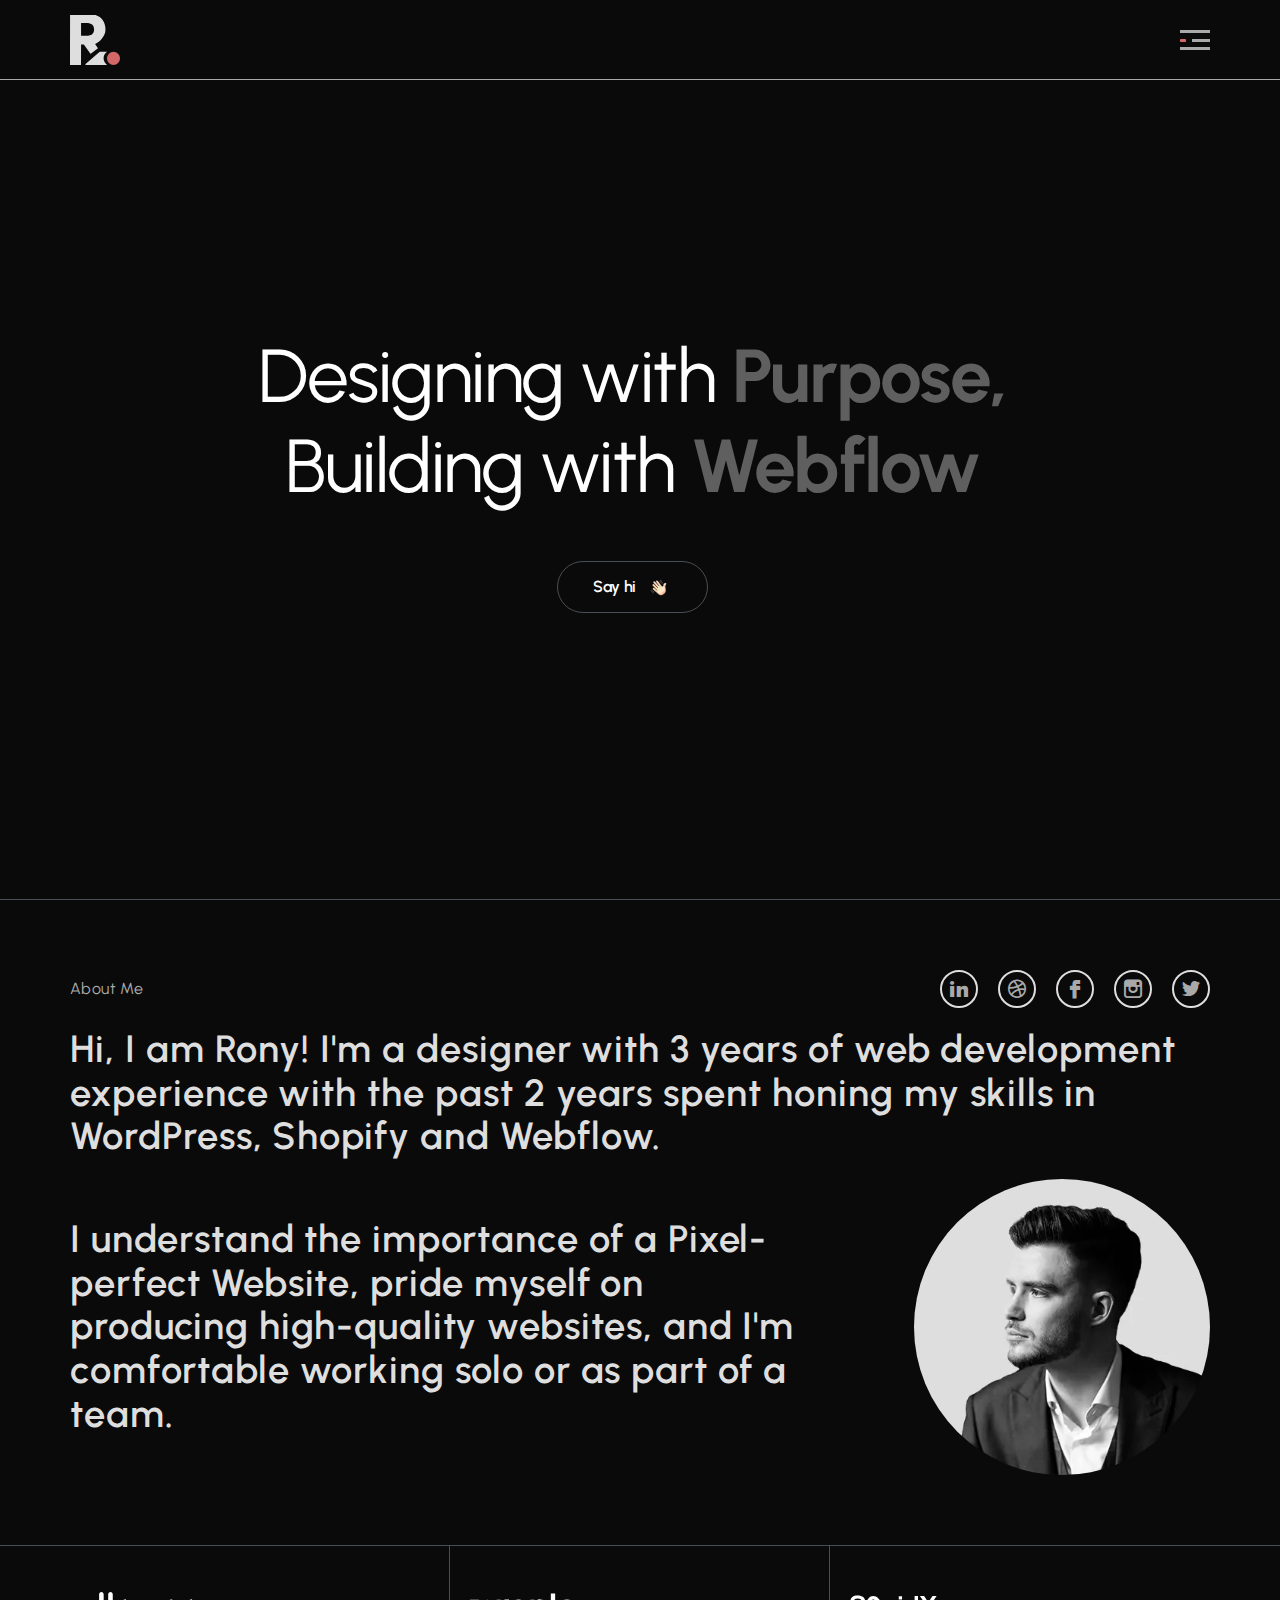
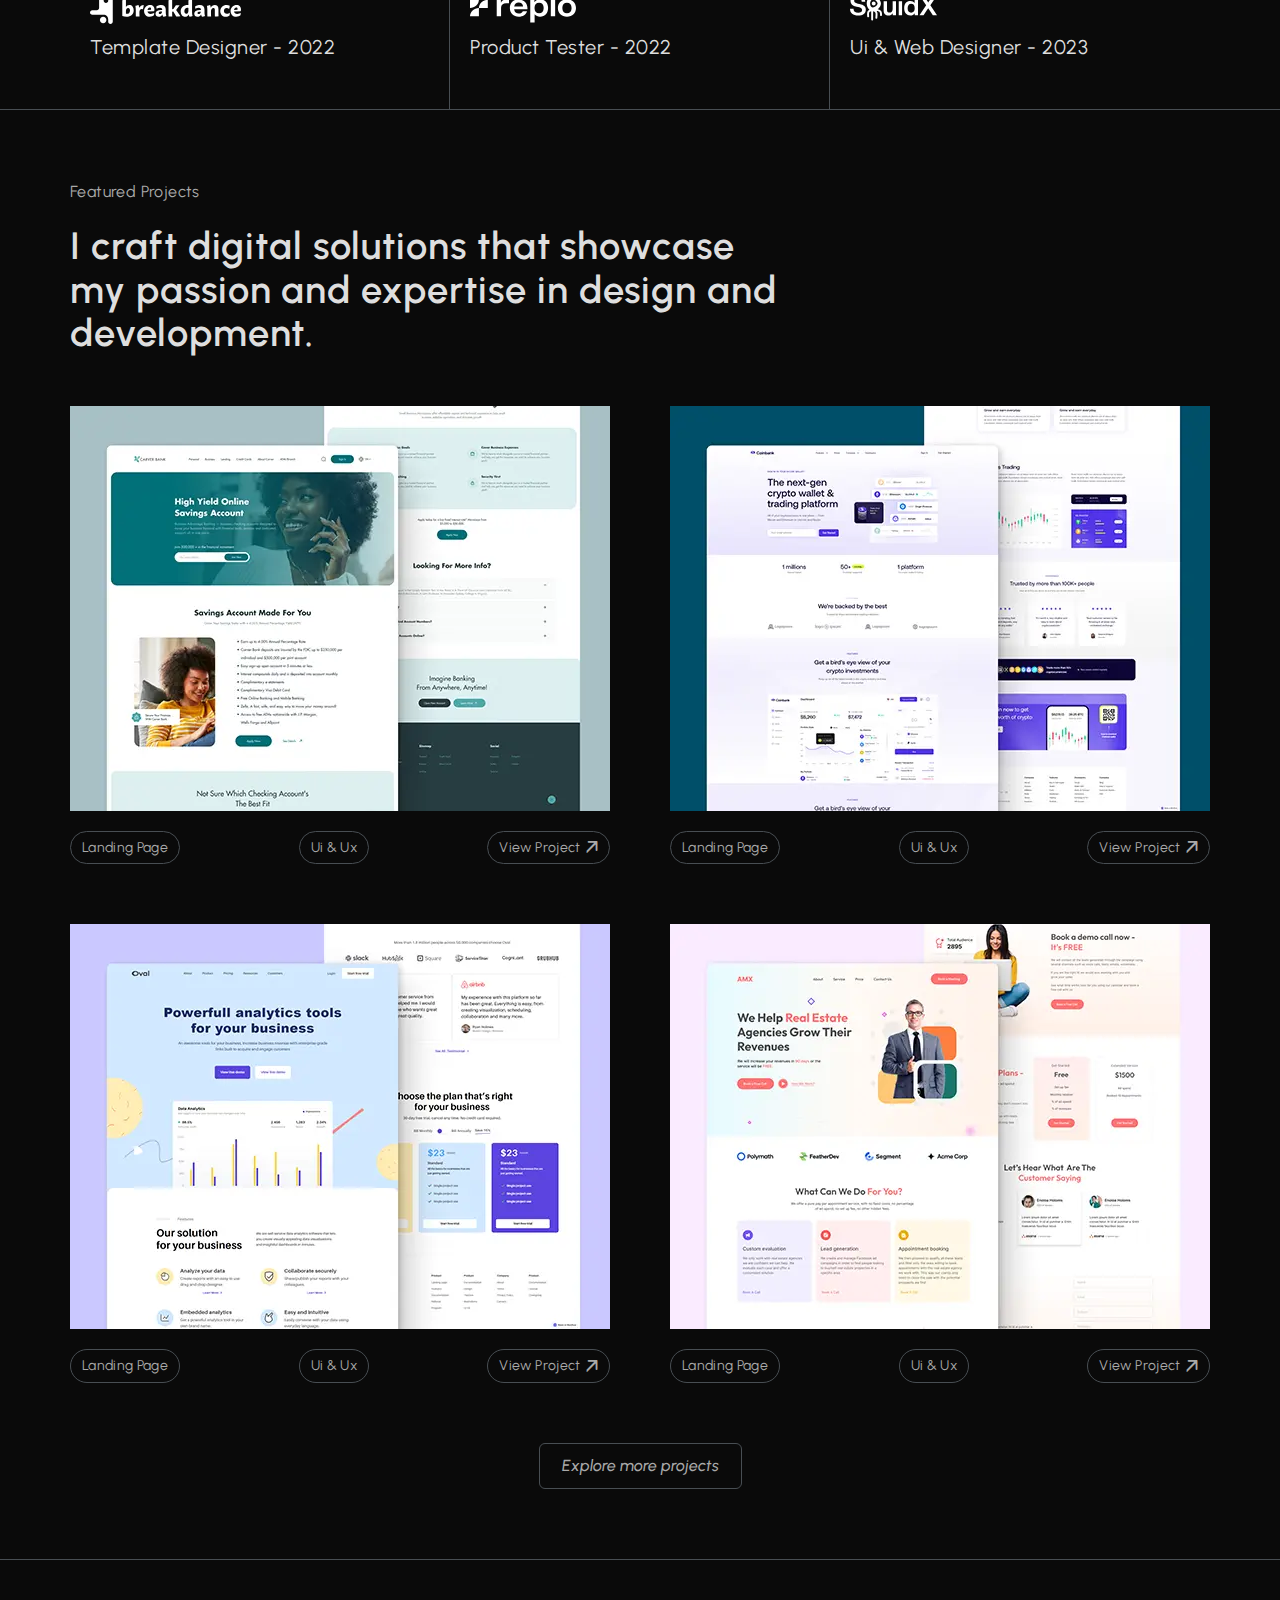
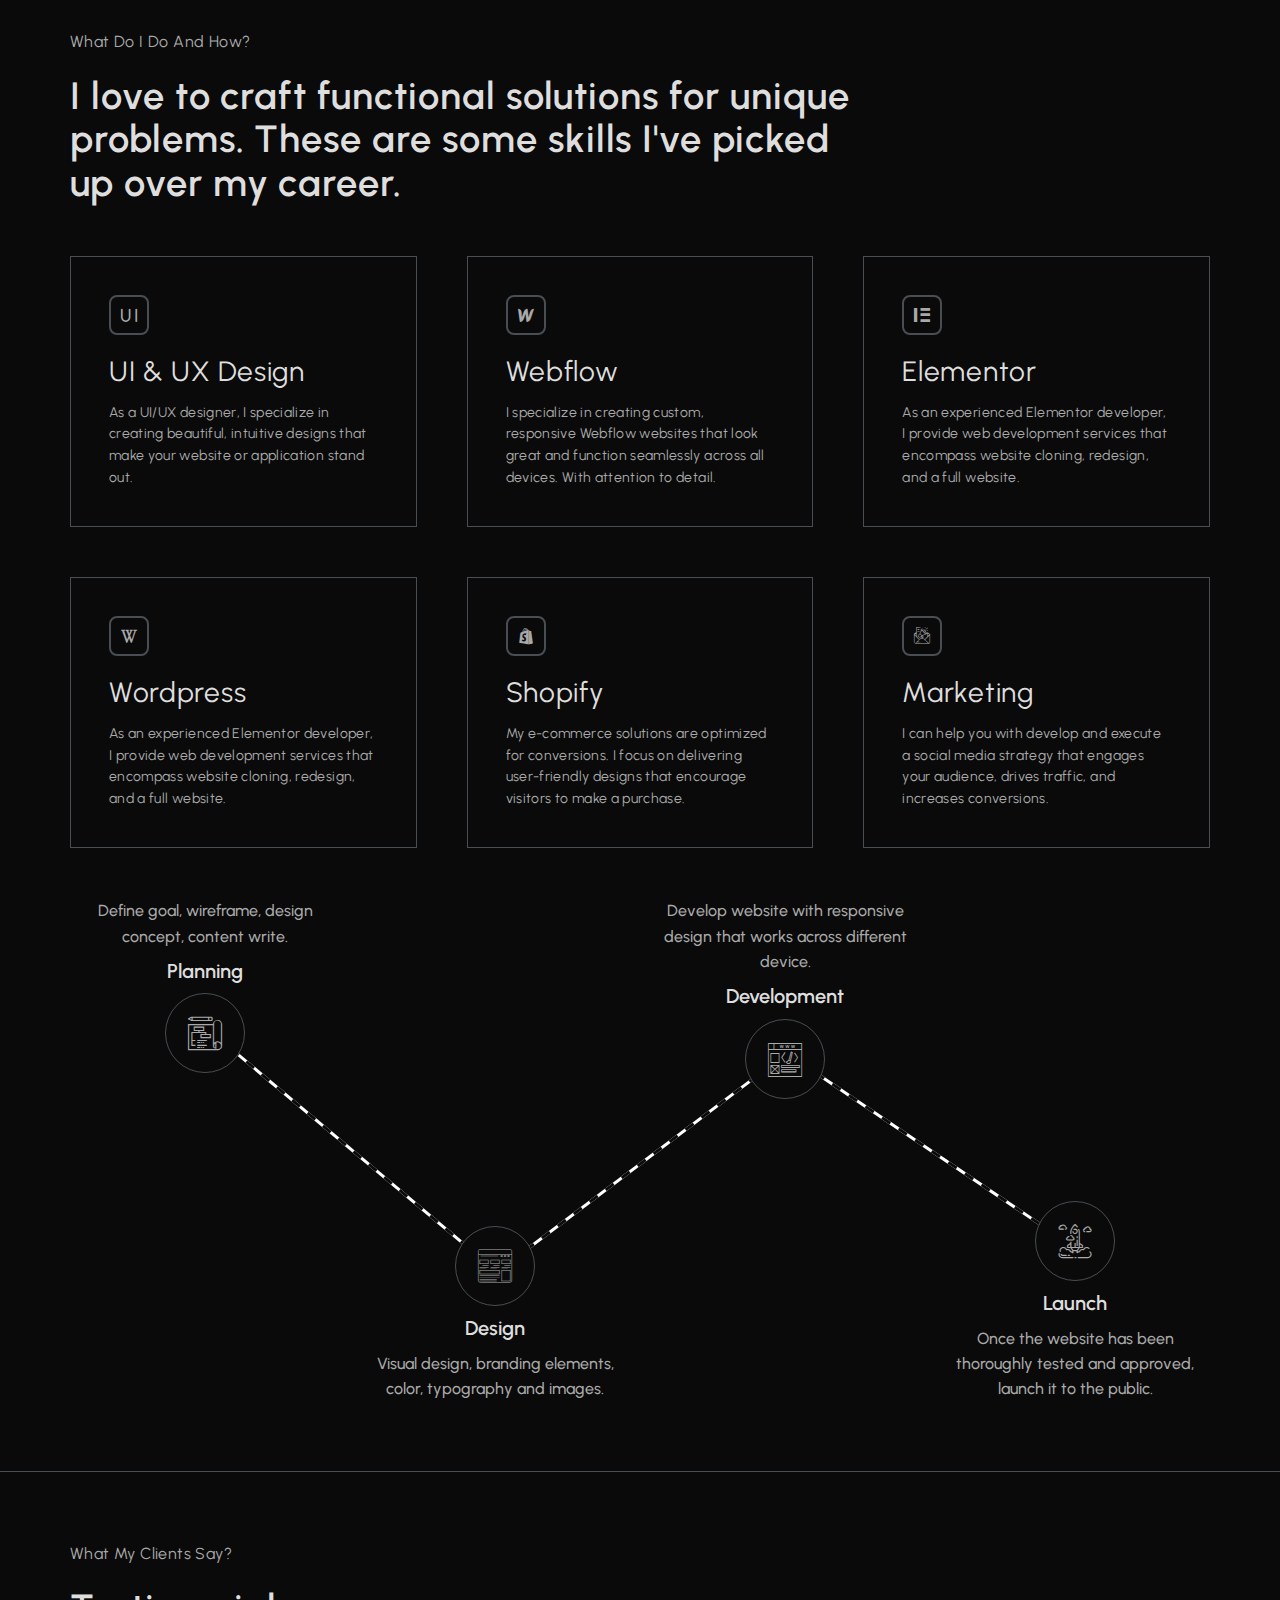
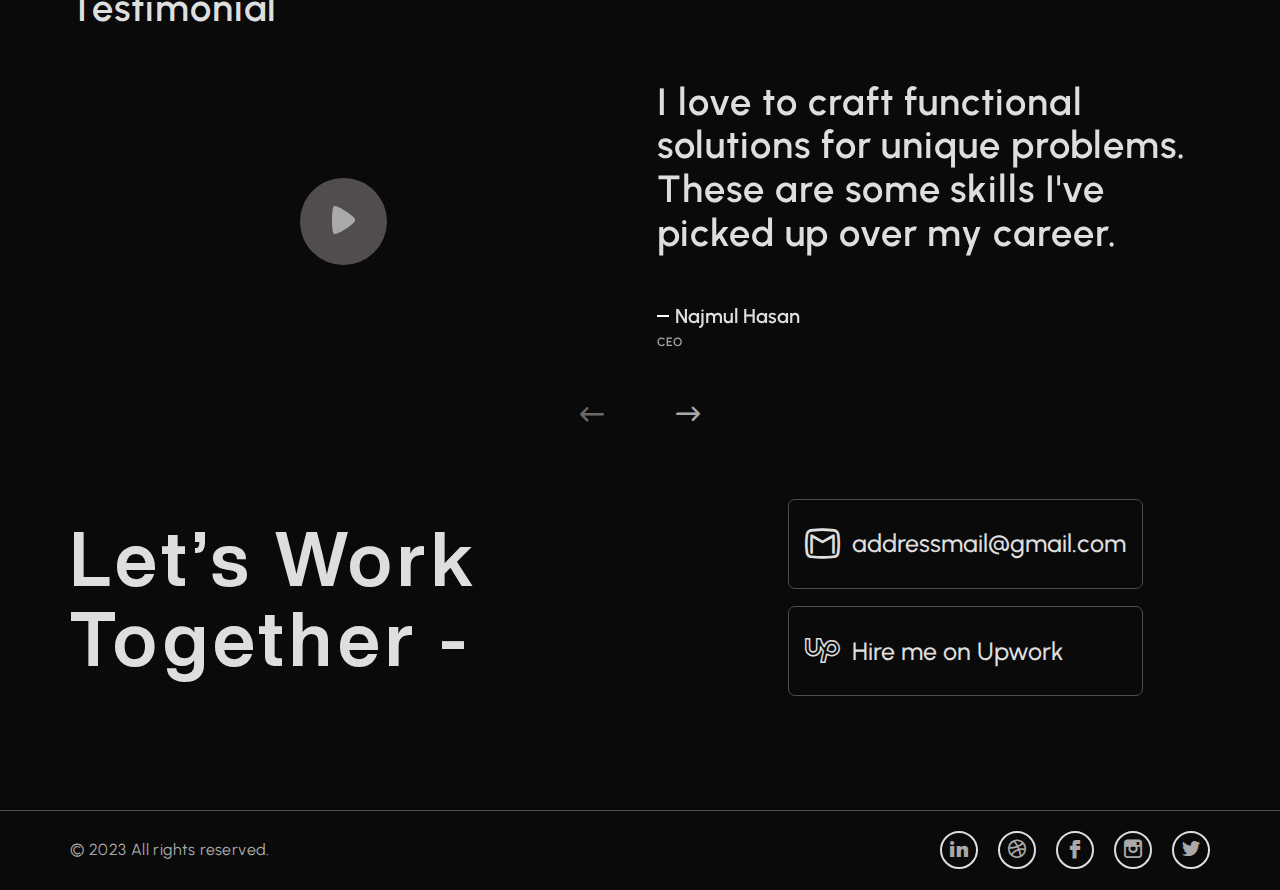
==== commit b45a8627: "17.06.24-19:11" ====
--- a/index.html
+++ b/index.html
@@ -7,7 +7,7 @@
 	<meta name="format-detection" content="telephone=no">
 	<meta name="description" content="Author: Garshin K. V. Portfolio Site For Developer">
 	<!-- <style>body{opacity: 0;}</style> -->
-	<link rel="stylesheet" href="css/style.min.css?_v=20240616224202">
+	<link rel="stylesheet" href="css/style.min.css?_v=20240617190924">
 	<link rel="shortcut icon" href="favicon.ico">
 	<!-- <meta name="robots" content="noindex, nofollow"> -->
 	<meta name="viewport" content="width=device-width, initial-scale=1.0">
@@ -88,14 +88,14 @@
 
 					<div class="hero__wrap-title">
 
-						<div id="front-title" class="hero__inner-front">
+						<div id="front-title" class="hero__inner hero__inner--front">
 							<h1 class="hero__front-page-title">Designing with <strong class="hero__front-slogan">Purpose,</strong> <br>
-								Building with <strong class="hero__front-slogan">Webflow.</strong></h1>
-						</div>
-
-						<div id="back-title" class="hero__inner-back">
+								Building with <strong class="hero__front-slogan">Webflow</strong></h1>
+						</div>
+
+						<div id="back-title" class="hero__inner hero__inner--back">
 							<h1 class="hero__back-page-title">Designing with <strong class="hero__back-slogan">Purpose,</strong> <br>
-								Building with <strong class="hero__back-slogan">Webflow.</strong></h1>
+								Building with <strong class="hero__back-slogan">Webflow</strong></h1>
 						</div>
 					</div>
 
@@ -617,7 +617,7 @@
 			</div>
 		</footer>
 	</div>
-	<script src="js/app.min.js?_v=20240616224202"></script>
+	<script src="js/app.min.js?_v=20240617190924"></script>
 </body>
 
 </html>--- a/css/style.min.css
+++ b/css/style.min.css
@@ -1 +1 @@
-@import url(https://fonts.googleapis.com/css?family=Urbanist:400,500,600,700,500italic&display=swap);@import url(https://fonts.googleapis.com/css?family=Inter:700&display=swap);@font-face{font-family:IconsFonts;font-display:swap;src:url(../fonts/IconsFonts.woff2) format("woff2");font-weight:400;font-style:normal}@font-face{font-family:HelveticaNowDisplayBold;font-display:swap;src:url(../fonts/HelveticaNowDisplayBold.woff2) format("woff2");font-weight:400;font-style:normal}[class*=" icon-"]::before{font-family:IconsFonts;font-style:normal;font-weight:400;font-variant:normal;text-transform:none;line-height:1;-webkit-font-smoothing:antialiased;-moz-osx-font-smoothing:grayscale}.icon-arrow-pagination:before{content:"a"}.icon-arrow-up-right:before{content:"b"}.icon-icon-gmail:before{content:"c"}.icon-icon-upwork:before{content:"d"}.icon-logo-breakdance:before{content:"e"}.icon-logo-replo-cehpbe:before{content:"f"}.icon-logo-souidx:before{content:"g"}.icon-mouse-up:before{content:"h"}.icon-program-elementor:before{content:"i"}.icon-program-marketing:before{content:"j"}.icon-program-shopify:before{content:"k"}.icon-program-ui-ux-design:before{content:"l"}.icon-program-webflow:before{content:"m"}.icon-social-twitter:before{content:"n"}.icon-social-linkedin:before{content:"o"}.icon-social-instagram:before{content:"p"}.icon-social-facebook:before{content:"q"}.icon-social-dribbble:before{content:"r"}.icon-sheme-design:before{content:"s"}.icon-scheme-planning:before{content:"t"}.icon-scheme-launch:before{content:"u"}.icon-scheme-development:before{content:"v"}.icon-program-wordpress:before{content:"w"}:root{--headerHight:5rem;--headerHightMobile:3.75rem;--fontBlockFunction:#DEDEDE;--fontTitleLink:#FFFFFF;--fontSubTitleLink:#5F5F5F;--fontSubTitle:#C9C9C9;--fontSubCaption:#CBCBCB;--fontLogo:#D46868;--fontTitleContact:#606060;--colorBg:#0A0A0A;--colorBgPageContact:#0E0E0E;--colorDecore:#484E53;--colorDecoreBorder:#141414;--colorLinkHover:#1D6400;--colorBgBurger:#945757;--colorBgPlay:#797272;--bgFrontColor:rgb(3, 7, 18);--bgBackColor:rgb(163, 230, 53)}*{padding:0;margin:0;border:0}*,*::after,*::before{box-sizing:border-box}*::after,*::before{display:inline-block}body,html{height:100%;min-width:320px}body{color:#a9a9a9;line-height:1;font-family:Urbanist;font-size:1.5rem;-ms-text-size-adjust:100%;-moz-text-size-adjust:100%;-webkit-text-size-adjust:100%;-webkit-font-smoothing:antialiased;-moz-osx-font-smoothing:grayscale}button,input,textarea{font-family:Urbanist;font-size:inherit;line-height:inherit;color:inherit;background-color:transparent}input,textarea{width:100%}button,option,select{cursor:pointer}a{display:inline-block;color:inherit;text-decoration:none}ul li{list-style:none}img{vertical-align:top}b,h1,h2,h3,h4,h5,h6,strong{font-weight:inherit;font-size:inherit}address,em,i{font-style:normal}img{vertical-align:top}button,input,textarea{font-family:inherit;font-size:inherit;line-height:inherit}button{color:inherit;background-color:transparent}input[type=email],input[type=tel],input[type=text],textarea{-webkit-appearance:none;appearance:none}textarea{resize:vertical}table{border-collapse:collapse;border-spacing:0}.lock body{overflow:hidden;touch-action:none;-ms-scroll-chaining:none;overscroll-behavior:none}.wrapper{min-height:100%;display:flex;flex-direction:column;overflow:hidden}@supports (overflow:clip){.wrapper{overflow:clip}}.wrapper > main{flex:1 1 auto}.wrapper > *{min-width:0}[class*=__container]{max-width:73.125rem;margin:0 auto;padding:0 .9375rem}.icon-menu{display:none}.ibg{width:100%;height:100%;-o-object-fit:cover;object-fit:cover}.ibg--top{-o-object-position:top;object-position:top}.ibg--bottom{-o-object-position:bottom;object-position:bottom}.ibg--left{-o-object-position:left;object-position:left}.ibg--right{-o-object-position:right;object-position:right}.ibg--contain{-o-object-fit:contain;object-fit:contain}.social--option{z-index:2}.social__icon{position:relative;width:2.375rem;height:2.375rem;border:.125rem solid var(--colorDecore);border-radius:50%;display:flex;align-items:center;justify-content:center;overflow:hidden}.social__icon::before{position:absolute;content:"";left:0;top:0;width:2.625rem;height:2.625rem;background:var(--colorLinkHover);z-index:-1;opacity:0;transition:all .25s ease-in}.hero__container:not(:last-child){margin-bottom:3.125rem}.hero__title-page{color:#dedede;text-align:center;font-size:clamp(3.125rem,2.515rem + 3.05vw,4.688rem);font-weight:700;line-height:1}.hero__title-page:not(:last-child){margin-bottom:.625rem}.hero__parapgraph{color:#a9a9a9;text-align:center;font-size:clamp(1.25rem,1.152rem + .49vw,1.5rem);line-height:1.15;letter-spacing:.0375rem}.together__container{display:flex;flex-wrap:wrap;align-items:center;-webkit-column-gap:1.5625rem;-moz-column-gap:1.5625rem;column-gap:1.5625rem}.together__title{color:var(--fontBlockFunction);font-family:HelveticaNowDisplayBold;font-size:clamp(3.125rem,2.515rem + 3.05vw,4.688rem);font-weight:700;line-height:1.06;letter-spacing:.328125rem;text-transform:capitalize}.together__feedback{color:var(--fontBlockFunction);text-align:justify;font-size:clamp(1.25rem,1.128rem + .61vw,1.563rem);font-weight:500;line-height:1.49;display:flex;flex-direction:column;row-gap:1.0625rem;justify-content:space-between;text-align:center}.together__link{padding:1.125rem 1rem;border-radius:.4375rem;border:.0625rem solid var(--colorDecore);position:relative;overflow:hidden;position:relative;display:flex;-webkit-column-gap:.75rem;-moz-column-gap:.75rem;column-gap:.75rem;align-items:center;justify-content:flex-start}.together__link::before{content:"c";font-family:IconsFonts;font-size:clamp(1.563rem,1.319rem + 1.22vw,2.188rem)}.together__link::after{content:"";position:absolute;left:0;top:0;width:100%;height:100%;background:var(--colorLinkHover);opacity:0;z-index:-1;-webkit-transform:translateY(3.4375rem);transform:translateY(3.4375rem);transition:all .25s ease-in;font-family:"Times New Roman",Times,serif}.together__link--upwork::before{content:"d"}.discover--setup:not(:last-child){margin-bottom:clamp(2.813rem,.13rem + 13.41vw,9.688rem)}.skills--content{display:flex;flex-wrap:wrap;width:100%;gap:3.75rem;justify-content:space-between}.discover__caption{font-size:1rem;line-height:1.54;letter-spacing:.025rem;text-transform:capitalize}.discover__caption:not(:last-child){margin-bottom:1.25em}.discover__paragraph{font-size:clamp(1.75rem,1.506rem + 1.22vw,2.375rem);color:var(--fontBlockFunction);font-weight:600;line-height:1.15;letter-spacing:.059375rem}.discover__paragraph:not(:last-child){margin-bottom:1.3157894737em}.discover__paragraph p:not(:last-child){margin-bottom:.2631578947em}.skills__card-work{flex:0 1 calc((100% - 3.75rem * 1)/ 2);display:flex;flex-direction:column;row-gap:1.25rem}.skills__btn-inner{margin:0 auto}.skills__show-more{font-weight:500;font-style:italic;font-size:1rem;text-align:center;min-width:12.5rem;padding:.875rem 1.375rem;border:.0625rem solid var(--colorDecore);border-radius:.375rem;position:relative;overflow:hidden;transition:all .25s ease-in}.skills__show-more::before{position:absolute;left:0;top:0;content:"";width:100%;height:100%;background:var(--fontLogo);z-index:-1;opacity:0;transition:all .25s ease-in}.card-work__wrap-img{overflow:hidden;display:block;aspect-ratio:540/405}.card-work__trump{width:100%;height:100%;-o-object-fit:cover;object-fit:cover;-o-object-position:top center;object-position:top center}.card-work__aside{display:flex;flex-wrap:wrap;align-items:center;justify-content:space-between}.aside__link{text-align:center;font-size:.875rem;line-height:1.54;letter-spacing:.021875rem;text-transform:capitalize;padding:.3125rem .6875rem;border:.0625rem solid var(--colorDecore);border-radius:1.5625rem;position:relative;overflow:hidden;transition:all .25s ease-in}.aside__link::before{position:absolute;left:0;top:0;content:"";width:100%;height:100%;background:var(--colorLinkHover);border-radius:1.5625rem;z-index:-1;-webkit-transform:translateX(-100%);transform:translateX(-100%);opacity:0;transition:all .25s ease-in}.aside__link--cursor{display:flex;align-items:center;justify-content:center;-webkit-column-gap:.3125rem;-moz-column-gap:.3125rem;column-gap:.3125rem}.aside__link--cursor::after{content:"b";font-family:IconsFonts;font-size:.75rem;text-transform:none}.scroll-up{font-family:IconsFonts;font-size:2.5rem;position:fixed;bottom:2.1875em;right:.625em}.scroll-up--hide{display:none}.social--option{align-self:flex-start}.header--option{position:fixed;left:0;top:0;width:100%;background:var(--colorBg);z-index:100;padding-top:.625rem;padding-bottom:.625rem;min-height:var(--headerHight);display:flex;align-items:center;justify-content:space-between;border-bottom:.0625rem solid #a9a9a9}.header__container{display:flex;width:100%;align-items:center;justify-content:space-between}.header__setup{display:flex;width:100%;flex-wrap:wrap;align-items:center;justify-content:space-between}.header__wrap-logotype{display:block;overflow:hidden;aspect-ratio:50/50;max-width:3.125rem}.header__logo{width:100%;height:100%;-o-object-fit:cover;object-fit:cover}.menu__body{display:flex;align-items:flex-start;justify-content:center;-webkit-column-gap:2.5rem;-moz-column-gap:2.5rem;column-gap:2.5rem}.menu__list{color:var(--fontBlockFunction);font-size:2.5rem;font-weight:500;line-height:1;letter-spacing:-.01875rem;text-transform:capitalize;display:flex;flex-direction:column;row-gap:3.5rem}.menu__link{transition:all .3s ease-in-out;position:relative}.menu__link::after{content:"";position:absolute;left:0;top:100%;width:0;height:3px;background-color:var(--fontBlockFunction);transition:width .25s ease-in-out}.text-box__inner-img{display:block;overflow:hidden;aspect-ratio:116/116;max-width:7.25rem;border-radius:50%}.text-box__pic-item{width:100%;height:100%;-o-object-fit:cover;object-fit:cover}.text-box__desiginer{font-size:clamp(1.75rem,1.506rem + 1.22vw,2.375rem);color:var(--fontBlockFunction);font-weight:600;line-height:1.15;letter-spacing:.059375rem;max-width:37.75rem}.text-box__desiginer:not(:last-child){margin-bottom:1.3157894737em}.text-box__desiginer p:not(:last-child){margin-bottom:.2631578947em}.text-box__author-desk{font-size:1rem;line-height:1.54;letter-spacing:.025rem;display:flex;flex-direction:column;row-gap:.625rem}.social__icon{border:.125rem solid var(--fontBlockFunction)}.footer--option{border-top:.0625rem solid var(--colorDecore);min-height:5rem;background:var(--colorBg)}.social--option{display:flex;flex-wrap:wrap;align-items:center;justify-content:center;gap:1.25rem;font-family:IconsFonts;font-size:1.125rem}.footer__container{font-size:1rem;line-height:1.54;letter-spacing:.4px;padding-top:1.25rem;padding-bottom:1.25rem;display:flex;width:100%;flex-wrap:wrap;-webkit-column-gap:1.25rem;-moz-column-gap:1.25rem;column-gap:1.25rem;align-items:center;justify-content:space-between}.footer__rights{flex-shrink:0}body{background:var(--colorBg)}.page--option{padding-bottom:clamp(2.813rem,1.13rem + 8.41vw,7.125rem);padding-top:var(--headerHight)}.page--option > *:not(:last-child){margin-bottom:clamp(1.875rem,.899rem + 4.88vw,4.375rem)}#front-title{z-index:2;background-color:var(--colorBg)}#back-title{background-color:var(--bgBackColor);border-radius:.75rem}.hero__container{position:relative;display:flex;width:100svw;height:100%;flex-direction:column;align-items:center}.hero__wrap-title{flex:1 0 100%;display:flex;width:100svw;min-height:200px;overflow:hidden;position:relative}.hero__wrap-title:not(:last-child){margin-bottom:2.5rem}.hero__inner-front{display:flex;height:100%;overflow:hidden;place-items:center;position:absolute;top:0;left:0;width:100%;text-align:center}.hero__inner-back{display:flex;height:100%;overflow:hidden;place-items:center;position:absolute;top:0;left:0;width:100%;text-align:center}.hero__front-page-title{color:var(--fontTitleLink);font-weight:400;letter-spacing:-.09375rem;font-size:clamp(3rem,2.386rem + 3.07vw,4.688rem);text-align:center;line-height:1;margin:0 2svw;width:57.22svw}.hero__front-slogan{color:var(--fontSubTitleLink);font-size:clamp(3rem,2.386rem + 3.07vw,4.688rem);font-weight:400;line-height:1.2;letter-spacing:-1.5px}.hero__back-page-title{color:var(--fontSubTitleLink);font-weight:400;letter-spacing:-.09375rem;font-size:clamp(3rem,2.386rem + 3.07vw,4.688rem);text-align:center;line-height:1;margin:0 2svw;width:57.22svw}.hero__back-slogan{color:var(--fontTitleLink);font-size:clamp(3rem,2.386rem + 3.07vw,4.688rem);font-weight:600;line-height:1.2;letter-spacing:-1.5px}.hero__mein-inner{text-align:center;display:flex;align-items:center;justify-content:center;position:relative}.hero__me-hi{color:var(--fontTitleLink);font-size:1rem;font-weight:600;line-height:1.49;letter-spacing:-.02rem;text-align:center;padding:.6875rem 2.1875rem;border-radius:3.1875rem;border:.0625rem solid var(--colorDecore);display:flex;align-items:center;justify-content:center;-webkit-column-gap:.5rem;-moz-column-gap:.5rem;column-gap:.5rem;position:relative;overflow:hidden}.hero__me-hi::before{z-index:-1;content:"";position:absolute;left:0;top:0;width:100%;height:100%;background:var(--colorLinkHover);opacity:0;transition:all .25s ease-in}.hero__me-hi::after{content:"";width:1.75rem;height:1.75rem;background:url(../img/svg_items/hand.webp) center no-repeat}.about__container-me{padding-top:0}.about__contact-me{display:flex;gap:1.25rem;width:100%;flex-wrap:wrap;align-items:center;justify-content:space-between}.about__paragraph{font-size:clamp(1.75rem,1.506rem + 1.22vw,2.375rem);color:var(--fontBlockFunction);font-weight:600;line-height:1.15;letter-spacing:.059375rem}.about__paragraph:not(:last-child){margin-bottom:0}.about__paragraph p:not(:last-child){margin-bottom:.2631578947em}.contact-me__caption{font-size:1rem;line-height:1.54;letter-spacing:.025rem;text-transform:capitalize}.contact-me__caption:not(:last-child){margin-bottom:0}.my-info--option{display:flex;flex-wrap:wrap;-webkit-column-gap:2.5rem;-moz-column-gap:2.5rem;column-gap:2.5rem;align-items:center}.my-info__paragraph{font-size:clamp(1.75rem,1.506rem + 1.22vw,2.375rem);color:var(--fontBlockFunction);font-weight:600;line-height:1.15;letter-spacing:.0546875rem;flex:0 1 64%}.my-info__paragraph:not(:last-child){margin-bottom:0}.my-info__paragraph p:not(:last-child){margin-bottom:.2631578947em}.my-info__inner-img{overflow:hidden;display:block;aspect-ratio:390/390;border-radius:50%;flex:0 1 26%}.my-info__photo-my{width:100%;height:100%;-o-object-fit:cover;object-fit:cover}.technologies--setup{border-top:.0625rem solid var(--colorDecore);border-bottom:.0625rem solid var(--colorDecore)}.technologies__container{display:flex;width:100%;flex-wrap:wrap}.technologies__box{padding-left:80px;padding-right:40px;padding-left:20px;padding-right:10px;display:flex;flex-direction:column;row-gap:.5rem;align-items:flex-start;justify-content:flex-start}.technologies__box:nth-child(2) .box__logo{width:6.625rem;height:2rem}.technologies__box:nth-child(3) .box__logo{width:5.4375rem;height:2rem}.box__logo{width:9.4375rem;height:2rem}.box__period{color:var(--fontBlockFunction);font-size:clamp(1rem,.741rem + .71vw,1.25rem);line-height:1.54;letter-spacing:.03125rem}.discover--border{padding-bottom:4.375rem;border-bottom:.0625rem solid var(--colorDecore)}.solution__container{position:relative}.solution__container:not(:last-child){margin-bottom:3.125rem}.solution__caption{font-size:1rem;line-height:1.54;letter-spacing:.025rem;text-transform:capitalize}.solution__caption:not(:last-child){margin-bottom:1.25em}.solution__paragraph{font-size:clamp(1.75rem,1.506rem + 1.22vw,2.375rem);color:var(--fontBlockFunction);font-weight:600;line-height:1.15;letter-spacing:.059375rem;max-width:50.6875rem}.solution__paragraph:not(:last-child){margin-bottom:1.3157894737em}.solution__paragraph p:not(:last-child){margin-bottom:.2631578947em}.solution--setup{padding-bottom:4.375rem;border-bottom:.0625rem solid var(--colorDecore)}.tools__wrap{display:flex;width:100%;height:100%;flex-wrap:wrap;gap:3.125rem;justify-content:space-between}.tool__cell{border:.0625rem solid var(--colorDecore);padding:clamp(.938rem,-2.03rem + 6.18vw,2.375rem)}.cell-item__label{font-family:IconsFonts;font-size:1rem;padding:.625rem;display:inline-block;border:.125rem solid var(--colorDecore);border-radius:.5rem}.cell-item__label:not(:last-child){margin-bottom:1.25em}.cell-item__title{color:var(--fontBlockFunction);font-size:clamp(1.5rem,1.402rem + .49vw,1.75rem);line-height:1.15;letter-spacing:.04375rem}.cell-item__title:not(:last-child){margin-bottom:.5357142857em}.cell-item__paragraph{color:#a9a9a9;font-size:.875rem;line-height:1.54;letter-spacing:.021875rem}.infographics__scheme{display:flex;-webkit-column-gap:1.25rem;-moz-column-gap:1.25rem;column-gap:1.25rem;flex-wrap:wrap;width:100%;min-height:31.4375rem;justify-content:center}.infographics__line{position:absolute;left:50%;top:0;width:20rem;height:3px;background-image:linear-gradient(90deg,transparent,transparent 50%,var(--colorBg) 50%,var(--colorBg) 80%),linear-gradient(90deg,var(--fontTitleLink),var(--fontTitleLink),var(--fontTitleLink),var(--fontTitleLink),var(--fontTitleLink));background-size:20px 5px,50% 3px;border:none}.infographics__line--down-left{-webkit-transform:rotate(40deg) translate(-190px,480px);transform:rotate(40deg) translate(-190px,480px)}.infographics__line--down-right{-webkit-transform:rotate(34deg) translate(260px,135px);transform:rotate(34deg) translate(260px,135px)}.infographics__line--up{-webkit-transform:rotate(-37deg) translate(-300px,115px);transform:rotate(-37deg) translate(-300px,115px)}.infographics__box{position:relative;display:flex;flex-direction:column;align-items:center;text-align:center}.box__paragraph{font-size:1rem;font-size:clamp(.75rem,.652rem + .49vw,1rem);font-weight:500;line-height:1.57}.box__paragraph p:not(:last-child){margin-bottom:.5em}.box__title{color:var(--fontBlockFunction);font-size:1.25rem;font-weight:600;line-height:2.24}.box__icon{font-family:IconsFonts;font-size:2.125rem;width:5rem;height:5rem;background:var(--colorBg);border:.0625rem solid var(--colorDecore);border-radius:50%;display:flex;align-items:center;justify-content:center}.testimonial__caption{font-size:1rem;line-height:1.54;letter-spacing:.025rem;text-transform:capitalize}.testimonial__caption:not(:last-child){margin-bottom:1.25em}.testimonial__paragraph{font-size:clamp(1.75rem,1.506rem + 1.22vw,2.375rem);color:var(--fontBlockFunction);font-weight:600;line-height:1.15;letter-spacing:.059375rem}.testimonial__paragraph:not(:last-child){margin-bottom:1.3157894737em}.testimonial__paragraph p:not(:last-child){margin-bottom:.2631578947em}.testimonial__text{font-size:clamp(1.125rem,-1.456rem + 5.38vw,2.375rem);color:var(--fontBlockFunction);font-weight:600;line-height:1.15;letter-spacing:.059375rem}.testimonial__text:not(:last-child){margin-bottom:1.3157894737em}.testimonial__text p:not(:last-child){margin-bottom:.2631578947em}.testimonial__wrapper:not(:last-child){margin-bottom:clamp(1.25rem,.762rem + 2.44vw,2.5rem)}.testimonial__slide{display:flex;flex-wrap:wrap;width:100%;height:100%;align-items:center;justify-content:center}.testimonial__box-cadr{flex:0 1 100%;display:flex;flex-wrap:wrap;-webkit-column-gap:2.5rem;-moz-column-gap:2.5rem;column-gap:2.5rem}.testimonial__inner-video{position:relative;aspect-ratio:600/305;overflow:hidden}.testimonial__inner-video:hover .testimonial__play-video{opacity:1;background:var(--fontTitleLink)}.testimonial__inner-video:hover .testimonial__item-videoplay{fill:var(--fontLogo)}.testimonial__video-slide{width:100%;height:100%;-o-object-fit:contain;object-fit:contain}.testimonial__name{color:var(--fontBlockFunction);font-size:clamp(.75rem,.555rem + .98vw,1.25rem);font-weight:600;line-height:1;display:flex;-webkit-column-gap:.375rem;-moz-column-gap:.375rem;column-gap:.375rem;align-items:center}.testimonial__name:not(:last-child){margin-bottom:.5em}.testimonial__name::before{content:"";width:clamp(.5rem,.402rem + .49vw,.75rem);height:.125rem;background:var(--fontTitleLink)}.testimonial__specialization{font-size:clamp(.625rem,.576rem + .24vw,.75rem);font-weight:600;line-height:1;text-transform:capitalize}.testimonial__play-video{width:clamp(3.75rem,3.091rem + 3.29vw,5.438rem);height:clamp(3.75rem,3.091rem + 3.29vw,5.438rem);background:var(--colorBgPlay);border-radius:50%;opacity:.65;position:absolute;left:42%;top:35%;outline:0;display:none;transition:all .25s ease-in}.testimonial__play-video:focus{opacity:1;background:var(--fontTitleLink)}.testimonial__play-video:focus .testimonial__item-videoplay{fill:var(--fontLogo)}.testimonial__inner-video--enabled{cursor:pointer}.testimonial__inner-video--enabled .testimonial__play-video{display:block}.testimonial__item-videoplay{fill:var(--fontTitleLink);width:23px;height:28px;transition:all .25s ease-in}.testimonial__btn-group{font-family:IconsFonts;font-size:1.5rem;display:flex;align-items:center;justify-content:center;-webkit-column-gap:2.5rem;-moz-column-gap:2.5rem;column-gap:2.5rem}.testimonial__btn-group button{padding:.1875rem 1rem;border-radius:.625rem}.swiper-button-prev{-webkit-transform:rotate(180deg);transform:rotate(180deg)}.swiper-button-disabled{opacity:.6;cursor:default}body{background:var(--colorBg)}.about--setup{padding-bottom:2.75rem;padding-top:var(--headerHight)}.about--setup > *:not(:last-child){margin-bottom:2.75rem}.about__option{min-height:calc(100svh - var(--headerHight))}.about__container{display:flex;flex-wrap:wrap;align-items:center;justify-content:center;-webkit-column-gap:1.875rem;-moz-column-gap:1.875rem;column-gap:1.875rem;row-gap:1.25rem}.block__contact{font-family:Inter;color:var(--fontTitleLink);display:flex;width:100%;flex-direction:column;align-items:center;justify-content:center}.block__contact > *:not(:last-child){margin-bottom:clamp(1.563rem,.928rem + 3.17vw,3.188rem)}.block__main-title{color:var(--fontTitleContact);font-family:"Times New Roman",Times,serif;font-size:clamp(2.5rem,2.134rem + 1.83vw,3.438rem);font-style:italic;font-weight:700;line-height:1.2;letter-spacing:-.0703125rem}.block__main-title strong{color:var(--fontTitleLink);font-family:Inter;font-style:normal;font-size:clamp(3.125rem,2.686rem + 2.2vw,4.25rem);font-weight:700;line-height:1.2;letter-spacing:-.13rem}.block__paragraph{font-size:1.125rem;line-height:1.1;letter-spacing:-.045rem}.block__paragraph p:not(:last-child){margin-bottom:1.2222222222em}.block__dopinfo{display:flex;flex-direction:column;row-gap:1.25rem;align-self:flex-start}.block__say-hi{text-align:center;font-family:"Times New Roman",Times,serif;font-style:italic;font-size:1.25rem;line-height:1;letter-spacing:-.04375rem;padding:.875rem 1.5rem;border-radius:44px;border:1px solid #fff;position:relative;overflow:hidden}.block__say-hi::before{content:"";position:absolute;left:0;top:0;width:100%;height:100%;background:var(--colorLinkHover);opacity:0;z-index:-2;-webkit-transform:translateY(3.4375rem);transform:translateY(3.4375rem);transition:all .25s ease-in}.block__say-hi span{font-family:Inter;font-style:normal;font-size:1rem;font-weight:600;line-height:1;letter-spacing:-.035rem}.block__poster-wrap{display:block;aspect-ratio:400/850;max-width:25rem;overflow:hidden}.block__img{width:100%;height:100%;-o-object-fit:contain;object-fit:contain}.dopinfo__me-contact a{transition:all .25s ease-in}.dopinfo__contact-me{font-family:Urbanist;font-size:clamp(2rem,1.805rem + .98vw,2.5rem);font-weight:500;line-height:1.2}body{background:var(--colorBg)}.proccess--setup{padding-bottom:clamp(2.813rem,1.13rem + 8.41vw,7.125rem);padding-top:var(--headerHight)}.proccess--setup > *:not(:last-child){margin-bottom:clamp(1.875rem,.899rem + 4.88vw,4.375rem)}.hero--option{display:flex;flex-direction:column;width:100%;align-items:center;justify-content:center;border-bottom:.0625rem solid var(--colorDecore)}.hero__title-page:not(:last-child){margin-bottom:2.5rem}.hero__parapgraph{max-width:44.875rem}.step--option:not(:last-child){margin-bottom:clamp(2.813rem,.13rem + 13.41vw,9.688rem)}.step__container{display:flex;width:100%;flex-direction:column}.step__cell{display:flex;width:100%;align-items:flex-start;justify-content:space-between;-webkit-column-gap:1.25rem;-moz-column-gap:1.25rem;column-gap:1.25rem}.cell__desk{flex-shrink:0;display:flex;flex-direction:column;row-gap:.625rem}.cell__caption{font-size:1rem;line-height:1.54;letter-spacing:.025rem;text-transform:capitalize}.cell__caption:not(:last-child){margin-bottom:0}.cell__title{font-size:clamp(1.75rem,1.506rem + 1.22vw,2.375rem);color:var(--fontBlockFunction);font-weight:600;line-height:1.15;letter-spacing:.059375rem}.cell__title:not(:last-child){margin-bottom:1.3157894737em}.cell__title p:not(:last-child){margin-bottom:.2631578947em}.cell__paragraph{font-size:clamp(1.25rem,1.152rem + .49vw,1.5rem);font-weight:500;line-height:1.15;letter-spacing:.0375rem;padding-top:3.125rem;border-bottom:.0625rem solid var(--colorDecore)}.cell__paragraph:not(:last-child){margin-bottom:1.25em}.cell__paragraph p:not(:last-child){margin-bottom:1.0416666667em}body{background:var(--colorBg)}.portfolio--setup{padding-bottom:clamp(2.813rem,1.13rem + 8.41vw,7.125rem);padding-top:var(--headerHight)}.portfolio--setup > *:not(:last-child){margin-bottom:clamp(1.875rem,.899rem + 4.88vw,4.375rem)}#front-title{z-index:2;background-color:var(--colorBg);width:20%}#back-title{background-color:var(--bgBackColor);border-radius:.75rem}.hero__wrap-title{display:flex;width:100%;min-height:200px;overflow:hidden;position:relative}.hero__wrap-title:not(:last-child){margin-bottom:2.5rem}.hero__front-title-page{color:var(--fontTitleLink);text-align:center;font-size:clamp(3.125rem,2.515rem + 3.05vw,4.688rem);font-weight:700;line-height:1.1}.hero__front-title-page:not(:last-child){margin-bottom:.4em}.hero__inner-front{display:grid;height:100%;overflow:hidden;place-items:center;position:absolute;top:0;left:0;width:100%}.hero__inner-back{display:grid;height:100%;overflow:hidden;place-items:center;position:absolute;top:0;left:0;width:100%}.hero__front-title-page{color:var(--fontTitleLink);text-align:center;font-size:clamp(3.125rem,2.515rem + 3.05vw,4.688rem);font-weight:700;line-height:1.1;margin:0 2svw;width:57.22svw;font-weight:400}.hero__front-title-page:not(:last-child){margin-bottom:.4em}.hero__back-title-page{color:var(--fontSubTitleLink);text-align:center;font-size:clamp(3.125rem,2.515rem + 3.05vw,4.688rem);font-weight:700;line-height:1.1;margin:0 2svw;width:57.22svw;font-weight:400}.hero__back-title-page:not(:last-child){margin-bottom:.4em}.hero__front-phrase{color:var(--fontSubTitleLink);text-align:center;font-size:clamp(3.125rem,2.515rem + 3.05vw,4.688rem);font-weight:700;line-height:1.1}.hero__front-phrase:not(:last-child){margin-bottom:.4em}.hero__back-phrase{color:var(--fontTitleLink);text-align:center;font-size:clamp(3.125rem,2.515rem + 3.05vw,4.688rem);font-weight:700;line-height:1.1}.hero__back-phrase:not(:last-child){margin-bottom:.4em}.together--setup:not(:last-child){margin-bottom:9.6875rem}@font-face{font-family:swiper-icons;src:url("data:application/font-woff;charset=utf-8;base64, [base64]//wADZ2x5ZgAAAywAAADMAAAD2MHtryVoZWFkAAABbAAAADAAAAA2E2+eoWhoZWEAAAGcAAAAHwAAACQC9gDzaG10eAAAAigAAAAZAAAArgJkABFsb2NhAAAC0AAAAFoAAABaFQAUGG1heHAAAAG8AAAAHwAAACAAcABAbmFtZQAAA/gAAAE5AAACXvFdBwlwb3N0AAAFNAAAAGIAAACE5s74hXjaY2BkYGAAYpf5Hu/j+W2+MnAzMYDAzaX6QjD6/4//Bxj5GA8AuRwMYGkAPywL13jaY2BkYGA88P8Agx4j+/8fQDYfA1AEBWgDAIB2BOoAeNpjYGRgYNBh4GdgYgABEMnIABJzYNADCQAACWgAsQB42mNgYfzCOIGBlYGB0YcxjYGBwR1Kf2WQZGhhYGBiYGVmgAFGBiQQkOaawtDAoMBQxXjg/wEGPcYDDA4wNUA2CCgwsAAAO4EL6gAAeNpj2M0gyAACqxgGNWBkZ2D4/wMA+xkDdgAAAHjaY2BgYGaAYBkGRgYQiAHyGMF8FgYHIM3DwMHABGQrMOgyWDLEM1T9/w8UBfEMgLzE////P/5//f/V/xv+r4eaAAeMbAxwIUYmIMHEgKYAYjUcsDAwsLKxc3BycfPw8jEQA/[base64]/uznmfPFBNODM2K7MTQ45YEAZqGP81AmGGcF3iPqOop0r1SPTaTbVkfUe4HXj97wYE+yNwWYxwWu4v1ugWHgo3S1XdZEVqWM7ET0cfnLGxWfkgR42o2PvWrDMBSFj/IHLaF0zKjRgdiVMwScNRAoWUoH78Y2icB/yIY09An6AH2Bdu/UB+yxopYshQiEvnvu0dURgDt8QeC8PDw7Fpji3fEA4z/PEJ6YOB5hKh4dj3EvXhxPqH/SKUY3rJ7srZ4FZnh1PMAtPhwP6fl2PMJMPDgeQ4rY8YT6Gzao0eAEA409DuggmTnFnOcSCiEiLMgxCiTI6Cq5DZUd3Qmp10vO0LaLTd2cjN4fOumlc7lUYbSQcZFkutRG7g6JKZKy0RmdLY680CDnEJ+UMkpFFe1RN7nxdVpXrC4aTtnaurOnYercZg2YVmLN/d/gczfEimrE/fs/bOuq29Zmn8tloORaXgZgGa78yO9/cnXm2BpaGvq25Dv9S4E9+5SIc9PqupJKhYFSSl47+Qcr1mYNAAAAeNptw0cKwkAAAMDZJA8Q7OUJvkLsPfZ6zFVERPy8qHh2YER+3i/BP83vIBLLySsoKimrqKqpa2hp6+jq6RsYGhmbmJqZSy0sraxtbO3sHRydnEMU4uR6yx7JJXveP7WrDycAAAAAAAH//wACeNpjYGRgYOABYhkgZgJCZgZNBkYGLQZtIJsFLMYAAAw3ALgAeNolizEKgDAQBCchRbC2sFER0YD6qVQiBCv/H9ezGI6Z5XBAw8CBK/m5iQQVauVbXLnOrMZv2oLdKFa8Pjuru2hJzGabmOSLzNMzvutpB3N42mNgZGBg4GKQYzBhYMxJLMlj4GBgAYow/P/PAJJhLM6sSoWKfWCAAwDAjgbRAAB42mNgYGBkAIIbCZo5IPrmUn0hGA0AO8EFTQAA");font-weight:400;font-style:normal}:root{--swiper-theme-color:#007aff}:host{position:relative;display:block;margin-left:auto;margin-right:auto;z-index:1}.swiper{margin-left:auto;margin-right:auto;position:relative;overflow:hidden;list-style:none;padding:0;z-index:1;display:block}.swiper-vertical > .swiper-wrapper{flex-direction:column}.swiper-wrapper{position:relative;width:100%;height:100%;z-index:1;display:flex;transition-property:-webkit-transform;transition-property:transform;transition-property:transform,-webkit-transform;transition-timing-function:var(--swiper-wrapper-transition-timing-function,initial);box-sizing:content-box}.swiper-android .swiper-slide,.swiper-ios .swiper-slide,.swiper-wrapper{-webkit-transform:translate3d(0,0,0);transform:translate3d(0,0,0)}.swiper-horizontal{touch-action:pan-y}.swiper-vertical{touch-action:pan-x}.swiper-slide{flex-shrink:0;width:100%;height:100%;position:relative;transition-property:-webkit-transform;transition-property:transform;transition-property:transform,-webkit-transform;display:block}.swiper-slide-invisible-blank{visibility:hidden}.swiper-autoheight,.swiper-autoheight .swiper-slide{height:auto}.swiper-autoheight .swiper-wrapper{align-items:flex-start;transition-property:height,-webkit-transform;transition-property:transform,height;transition-property:transform,height,-webkit-transform}.swiper-backface-hidden .swiper-slide{-webkit-transform:translateZ(0);transform:translateZ(0);-webkit-backface-visibility:hidden;backface-visibility:hidden}.swiper-3d.swiper-css-mode .swiper-wrapper{-webkit-perspective:1200px;perspective:1200px}.swiper-3d .swiper-wrapper{-webkit-transform-style:preserve-3d;transform-style:preserve-3d}.swiper-3d{-webkit-perspective:1200px;perspective:1200px}.swiper-3d .swiper-cube-shadow,.swiper-3d .swiper-slide{-webkit-transform-style:preserve-3d;transform-style:preserve-3d}.swiper-css-mode > .swiper-wrapper{overflow:auto;scrollbar-width:none;-ms-overflow-style:none}.swiper-css-mode > .swiper-wrapper::-webkit-scrollbar{display:none}.swiper-css-mode > .swiper-wrapper > .swiper-slide{scroll-snap-align:start start}.swiper-css-mode.swiper-horizontal > .swiper-wrapper{-ms-scroll-snap-type:x mandatory;scroll-snap-type:x mandatory}.swiper-css-mode.swiper-vertical > .swiper-wrapper{-ms-scroll-snap-type:y mandatory;scroll-snap-type:y mandatory}.swiper-css-mode.swiper-free-mode > .swiper-wrapper{-ms-scroll-snap-type:none;scroll-snap-type:none}.swiper-css-mode.swiper-free-mode > .swiper-wrapper > .swiper-slide{scroll-snap-align:none}.swiper-css-mode.swiper-centered > .swiper-wrapper::before{content:"";flex-shrink:0;order:9999}.swiper-css-mode.swiper-centered > .swiper-wrapper > .swiper-slide{scroll-snap-align:center center;scroll-snap-stop:always}.swiper-css-mode.swiper-centered.swiper-horizontal > .swiper-wrapper > .swiper-slide:first-child{-webkit-margin-start:var(--swiper-centered-offset-before);margin-inline-start:var(--swiper-centered-offset-before)}.swiper-css-mode.swiper-centered.swiper-horizontal > .swiper-wrapper::before{height:100%;min-height:1px;width:var(--swiper-centered-offset-after)}.swiper-css-mode.swiper-centered.swiper-vertical > .swiper-wrapper > .swiper-slide:first-child{-webkit-margin-before:var(--swiper-centered-offset-before);margin-block-start:var(--swiper-centered-offset-before)}.swiper-css-mode.swiper-centered.swiper-vertical > .swiper-wrapper::before{width:100%;min-width:1px;height:var(--swiper-centered-offset-after)}.swiper-3d .swiper-slide-shadow,.swiper-3d .swiper-slide-shadow,.swiper-3d .swiper-slide-shadow-bottom,.swiper-3d .swiper-slide-shadow-bottom,.swiper-3d .swiper-slide-shadow-left,.swiper-3d .swiper-slide-shadow-left,.swiper-3d .swiper-slide-shadow-right,.swiper-3d .swiper-slide-shadow-right,.swiper-3d .swiper-slide-shadow-top,.swiper-3d .swiper-slide-shadow-top{position:absolute;left:0;top:0;width:100%;height:100%;pointer-events:none;z-index:10}.swiper-3d .swiper-slide-shadow{background:rgba(0,0,0,.15)}.swiper-3d .swiper-slide-shadow-left{background-image:linear-gradient(to left,rgba(0,0,0,.5),rgba(0,0,0,0))}.swiper-3d .swiper-slide-shadow-right{background-image:linear-gradient(to right,rgba(0,0,0,.5),rgba(0,0,0,0))}.swiper-3d .swiper-slide-shadow-top{background-image:linear-gradient(to top,rgba(0,0,0,.5),rgba(0,0,0,0))}.swiper-3d .swiper-slide-shadow-bottom{background-image:linear-gradient(to bottom,rgba(0,0,0,.5),rgba(0,0,0,0))}.swiper-lazy-preloader{width:42px;height:42px;position:absolute;left:50%;top:50%;margin-left:-21px;margin-top:-21px;z-index:10;-webkit-transform-origin:50%;transform-origin:50%;box-sizing:border-box;border:4px solid var(--swiper-preloader-color,var(--swiper-theme-color));border-radius:50%;border-top-color:transparent}.swiper-watch-progress .swiper-slide-visible .swiper-lazy-preloader,.swiper:not(.swiper-watch-progress) .swiper-lazy-preloader{-webkit-animation:swiper-preloader-spin 1s infinite linear;animation:swiper-preloader-spin 1s infinite linear}.swiper-lazy-preloader-white{--swiper-preloader-color:#fff}.swiper-lazy-preloader-black{--swiper-preloader-color:#000}@-webkit-keyframes swiper-preloader-spin{0%{-webkit-transform:rotate(0);transform:rotate(0)}100%{-webkit-transform:rotate(360deg);transform:rotate(360deg)}}@keyframes swiper-preloader-spin{0%{-webkit-transform:rotate(0);transform:rotate(0)}100%{-webkit-transform:rotate(360deg);transform:rotate(360deg)}}@media (min-width:36.25em){.technologies__box{padding-top:clamp(1.25rem,-.433rem + 4.64vw,2.875rem);padding-bottom:clamp(1.25rem,-.433rem + 4.64vw,2.875rem);flex:1 1 calc((100% - 1.25rem * 2)/ 3)}.technologies__box:not(:last-child){border-right:.0625rem solid var(--colorDecore)}}@media (min-width:48.125em){.infographics__box{flex:0 1 calc((100% - 1.25rem * 3)/ 4)}.infographics__box:nth-child(even){align-self:flex-end}}@media (min-width:55.625em){.block__contact{flex:0 1 50%;align-items:flex-start}.block__poster-wrap{flex:0 1 50%}}@media (min-width:57.6875em){.my-info--option{justify-content:space-between}}@media (min-width:48em){.together__title{max-width:clamp(22.5rem,-20.468rem + 89.52vw,43.313rem)}.discover__paragraph{max-width:44.875rem}.text-box--content{display:flex;flex-direction:column;justify-content:center;align-items:flex-start;color:var(--fontBlockFunction)}.text-box--content > div:not(:last-child){margin-bottom:1.875rem}.testimonial__inner-video{flex:0 1 48%}.testimonial__text-desk{flex:1 1 42%}.hero--option{min-height:calc(100svh - var(--headerHight));padding-bottom:2.8125rem}}@media (min-width:62em){.tool__cell{flex:0 1 calc((100% - 3.125rem * 2)/ 3)}.step__cell:not(:first-child) .cell__desk,.step__cell:not(:first-child) .cell__paragraph{padding-top:3.125rem}.cell__desk{flex:0 1 18.3125rem;row-gap:1.25rem}.cell__paragraph{flex:0 1 47.1875rem;padding-bottom:3.125rem;padding-top:3.125rem}}@media (max-width:70em){.infographics__line--down-right{-webkit-transform:rotate(35deg) translate(260px,130px);transform:rotate(35deg) translate(260px,130px)}}@media (max-width:58em){.infographics__line--down-right{-webkit-transform:rotate(40deg) translate(220px,120px);transform:rotate(40deg) translate(220px,120px);width:16.875rem}.infographics__line--up{-webkit-transform:rotate(-40deg) translate(-270px,90px);transform:rotate(-40deg) translate(-270px,90px)}}@media (max-width:55em){.infographics__line--down-left{-webkit-transform:rotate(45deg) translate(-100px,420px);transform:rotate(45deg) translate(-100px,420px);width:16.875rem}}@media (max-width:181.25rem){.menu__body{position:fixed;width:100%;height:82.5%;left:-100%;top:var(--headerHight);overflow:auto;background-color:var(--colorBgBurger);padding:3.125rem .9375rem .9375rem .9375rem;transition:left .3s;z-index:2}.menu__body::before{content:"";position:fixed;width:100%;height:4.375rem;left:-100%;top:0;transition:left .3s;z-index:1}.menu-open .menu__body{left:0}.menu-open .menu__body::before{left:0}.icon-menu{display:block;position:relative;width:1.875rem;height:1.25rem;z-index:5}.icon-menu::after,.icon-menu::before{content:"";transition:all .3s ease 0s;right:0;position:absolute;width:100%;height:.1875rem;background-color:#a9a9a9}.icon-menu .header__one-item{transition:all .3s ease 0s;right:0;position:absolute;width:60%;height:.1875rem;background-color:#a9a9a9}.icon-menu .header__two-item{transition:all .3s ease 0s;left:0;position:absolute;width:.375rem;border-radius:15%;height:.1875rem;background-color:var(--fontLogo)}.icon-menu::before{top:0}.icon-menu::after{bottom:0}.icon-menu span{top:calc(50% - .0625rem)}.menu-open .icon-menu span{width:0}.menu-open .icon-menu::before{top:calc(52% - .125rem);-webkit-transform:rotate(-43deg);transform:rotate(-43deg)}.menu-open .icon-menu::after{bottom:calc(52% - .125rem);-webkit-transform:rotate(43deg);transform:rotate(43deg)}}@media (max-width:181.25rem) and (any-hover:none){.icon-menu{cursor:default}}@media (max-width:70.625em){.infographics__line--down-left{-webkit-transform:rotate(41deg) translate(-190px,470px);transform:rotate(41deg) translate(-190px,470px)}}@media (max-width:67.5rem){.testimonial__play-video{top:32%}}@media (max-width:66.875em){.infographics__line--down-left{-webkit-transform:rotate(41deg) translate(-180px,470px);transform:rotate(41deg) translate(-180px,470px)}.infographics__line--down-right{-webkit-transform:rotate(35deg) translate(260px,140px);transform:rotate(35deg) translate(260px,140px)}.infographics__line--up{-webkit-transform:rotate(-40deg) translate(-290px,105px);transform:rotate(-40deg) translate(-290px,105px)}}@media (max-width:64.25em){.infographics__line--down-left{-webkit-transform:rotate(43deg) translate(-140px,470px);transform:rotate(43deg) translate(-140px,470px)}.infographics__line--down-right{-webkit-transform:rotate(38deg) translate(260px,140px);transform:rotate(38deg) translate(260px,140px)}.infographics__line--up{-webkit-transform:rotate(-40deg) translate(-280px,100px);transform:rotate(-40deg) translate(-280px,100px)}}@media (max-width:63.5625em){.infographics__line--down-right{-webkit-transform:rotate(38deg) translate(260px,125px);transform:rotate(38deg) translate(260px,125px);width:16.875rem}}@media (max-width:62.5em){.infographics__line--down-left{-webkit-transform:rotate(44deg) translate(-140px,470px);transform:rotate(44deg) translate(-140px,470px)}}@media (max-width:61.99875em){.tool__cell{flex:0 1 calc((100% - 3.125rem * 1)/ 2)}.step__cell{flex-direction:column;padding-top:20px}.cell__paragraph{padding-bottom:1.25rem;padding-top:1.25rem}}@media (max-width:61.5em){.infographics__line--down-left{-webkit-transform:rotate(42deg) translate(-140px,450px);transform:rotate(42deg) translate(-140px,450px)}.infographics__line--down-right{-webkit-transform:rotate(40deg) translate(260px,120px);transform:rotate(40deg) translate(260px,120px);width:16.875rem}.infographics__line--up{-webkit-transform:rotate(-38deg) translate(-270px,100px);transform:rotate(-38deg) translate(-270px,100px)}}@media (max-width:61.9375em){.infographics__line--down-right{-webkit-transform:rotate(41deg) translate(260px,115px);transform:rotate(41deg) translate(260px,115px);width:16.875rem}}@media (max-width:59.375em){.infographics__line--down-left{-webkit-transform:rotate(44deg) translate(-140px,450px);transform:rotate(44deg) translate(-140px,450px)}}@media (max-width:57.68625em){.my-info--option{flex-direction:column;row-gap:1.25rem}}@media (max-width:57.5em){.testimonial__play-video{top:29%}}@media (max-width:56.875em){.infographics__line--down-left{-webkit-transform:rotate(44deg) translate(-140px,450px);transform:rotate(44deg) translate(-140px,450px)}}@media (max-width:56.125em){.infographics__line--down-left{-webkit-transform:rotate(45deg) translate(-100px,445px);transform:rotate(45deg) translate(-100px,445px)}.infographics__line--down-right{-webkit-transform:rotate(39deg) translate(230px,130px);transform:rotate(39deg) translate(230px,130px);width:16.875rem}.infographics__line--down-right{-webkit-transform:rotate(41deg) translate(230px,120px);transform:rotate(41deg) translate(230px,120px);width:16.875rem}.infographics__line--up{-webkit-transform:rotate(-43deg) translate(-270px,80px);transform:rotate(-43deg) translate(-270px,80px)}}@media (max-width:55.62375em){.about__container{flex-direction:column;padding-top:2.8125rem}.block__main-title{text-align:center}}@media (max-width:54.1875em){.infographics__line--down-left{-webkit-transform:rotate(43deg) translate(-100px,430px);transform:rotate(43deg) translate(-100px,430px)}}@media (max-width:51.8125em){.infographics__line--down-left{-webkit-transform:rotate(44deg) translate(-80px,415px);transform:rotate(44deg) translate(-80px,415px);width:15.625rem}.infographics__line--down-right{-webkit-transform:rotate(39deg) translate(210px,140px);transform:rotate(39deg) translate(210px,140px);width:15.625rem}.infographics__line--up{-webkit-transform:rotate(-42deg) translate(-270px,115px);transform:rotate(-42deg) translate(-270px,115px);width:15.625rem}}@media (max-width:50.9375em){.infographics__line--down-left{-webkit-transform:rotate(44deg) translate(-80px,410px);transform:rotate(44deg) translate(-80px,410px);width:15.625rem}.infographics__line--down-right{-webkit-transform:rotate(40deg) translate(210px,140px);transform:rotate(40deg) translate(210px,140px);width:15.625rem}.infographics__line--up{-webkit-transform:rotate(-42deg) translate(-250px,105px);transform:rotate(-42deg) translate(-250px,105px);width:16.875rem}}@media (max-width:48.12375em){.infographics__scheme{row-gap:2.5rem;align-items:center}.infographics__line--down-left{-webkit-transform:rotate(90deg) translate(200px,75px);transform:rotate(90deg) translate(200px,75px);width:9.375rem;opacity:.25}.infographics__line--down-right{-webkit-transform:rotate(90deg) translate(410px,75px);transform:rotate(90deg) translate(410px,75px);width:9.375rem;opacity:.25}.infographics__line--up{-webkit-transform:rotate(90deg) translate(590px,75px);transform:rotate(90deg) translate(590px,75px);width:9.375rem;opacity:.25}.infographics__box{flex:0 1 100%}}@media (max-width:47.99875em){.together__container{flex-direction:column;width:100%;row-gap:1.25rem;justify-content:center}.together__title{text-align:center}.skills--content{row-gap:1.875rem}.discover__paragraph{text-align:center}.skills__card-work{flex:0 1 100%}.text-box--content{display:none}.menu__list{text-align:center}.testimonial__box-cadr{flex-direction:column;row-gap:1.5625rem}.testimonial__inner-video{aspect-ratio:600/305;min-height:305px}.testimonial__play-video{left:45%;top:35%}.hero__container{padding-top:2.8125rem;padding-bottom:2.8125rem}}@media (max-width:42.9375em){.tools__wrap{gap:1.25rem}.tool__cell{flex:0 1 calc((100% - 1.25rem * 1)/ 2)}}@media (max-width:36.24875em){.technologies__container{row-gap:1.25rem;padding-top:1.25rem;padding-bottom:1.25rem}.technologies__box{flex:1 1 100%;align-items:center}}@media (max-width:36.875em){.testimonial__inner-video{aspect-ratio:500/290;min-height:290px}}@media (max-width:33.75em){.tool__cell{flex:0 1 100%}}@media (max-width:32.1875em){.footer__container{justify-content:center;row-gap:.625rem}}@media (max-width:32.5em){.testimonial__inner-video{aspect-ratio:400/220;min-height:220px}}@media (max-width:28.125em){.testimonial__inner-video{aspect-ratio:350/200;min-height:200px}.testimonial__play-video{left:41%;top:35%}}@media (max-width:23.75em){.testimonial__inner-video{aspect-ratio:300/170;min-height:170px}.testimonial__play-video{left:39%;top:31%}}@media (max-width:22.5em){.card-work__aside{row-gap:1.25rem}.aside__link{flex:0 1 calc((100% - 1.25rem * 1)/ 2)}.aside__link:last-child{flex:0 1 100%}}@media (max-width:21.875em){.testimonial__inner-video{aspect-ratio:280/160;min-height:160px}}@media (any-hover:hover){.social__icon{cursor:pointer}.social__icon:hover::before{opacity:1}.together__link{cursor:pointer}.together__link:hover::after{opacity:1;-webkit-transform:translateY(0);transform:translateY(0)}.skills__show-more{cursor:pointer}.skills__show-more:hover{color:var(--fontBlockFunction);border:.0625rem solid var(--fontBlockFunction)}.skills__show-more{cursor:pointer}.skills__show-more:hover::before{opacity:1}.aside__link{cursor:pointer}.aside__link:hover{color:var(--fontBlockFunction);border:.0625rem solid var(--fontBlockFunction)}.aside__link{cursor:pointer}.aside__link:hover::before{-webkit-transform:translateX(0);transform:translateX(0);opacity:1}.menu__link{cursor:pointer}.menu__link:hover::after{width:100%}.hero__me-hi{cursor:pointer}.hero__me-hi:hover::before{opacity:1}.block__say-hi{cursor:pointer}.block__say-hi:hover::before{opacity:1;-webkit-transform:translateY(0);transform:translateY(0)}.dopinfo__me-contact{cursor:pointer}.dopinfo__me-contact:hover a{color:var(--colorLinkHover)}}@media (any-hover:hover) and (pointer:fine){.scroll-up{cursor:pointer}.scroll-up:hover{color:var(--fontTitleLink)}}+@import url(https://fonts.googleapis.com/css?family=Urbanist:400,500,600,700,500italic&display=swap);@import url(https://fonts.googleapis.com/css?family=Inter:700&display=swap);@font-face{font-family:IconsFonts;font-display:swap;src:url(../fonts/IconsFonts.woff2) format("woff2");font-weight:400;font-style:normal}@font-face{font-family:HelveticaNowDisplayBold;font-display:swap;src:url(../fonts/HelveticaNowDisplayBold.woff2) format("woff2");font-weight:400;font-style:normal}[class*=" icon-"]::before{font-family:IconsFonts;font-style:normal;font-weight:400;font-variant:normal;text-transform:none;line-height:1;-webkit-font-smoothing:antialiased;-moz-osx-font-smoothing:grayscale}.icon-arrow-pagination:before{content:"a"}.icon-arrow-up-right:before{content:"b"}.icon-icon-gmail:before{content:"c"}.icon-icon-upwork:before{content:"d"}.icon-logo-breakdance:before{content:"e"}.icon-logo-replo-cehpbe:before{content:"f"}.icon-logo-souidx:before{content:"g"}.icon-mouse-up:before{content:"h"}.icon-program-elementor:before{content:"i"}.icon-program-marketing:before{content:"j"}.icon-program-shopify:before{content:"k"}.icon-program-ui-ux-design:before{content:"l"}.icon-program-webflow:before{content:"m"}.icon-social-twitter:before{content:"n"}.icon-social-linkedin:before{content:"o"}.icon-social-instagram:before{content:"p"}.icon-social-facebook:before{content:"q"}.icon-social-dribbble:before{content:"r"}.icon-sheme-design:before{content:"s"}.icon-scheme-planning:before{content:"t"}.icon-scheme-launch:before{content:"u"}.icon-scheme-development:before{content:"v"}.icon-program-wordpress:before{content:"w"}:root{--headerHight:5rem;--headerHightMobile:3.75rem;--fontBlockFunction:#DEDEDE;--fontTitleLink:#FFFFFF;--fontSubTitleLink:#5F5F5F;--fontSubTitle:#C9C9C9;--fontSubCaption:#CBCBCB;--fontLogo:#D46868;--fontTitleContact:#606060;--colorBg:#0A0A0A;--colorBgPageContact:#0E0E0E;--colorDecore:#484E53;--colorDecoreBorder:#141414;--colorLinkHover:#1D6400;--colorBgBurger:#945757;--colorBgPlay:#797272;--bgFrontColor:rgb(3, 7, 18);--bgBackColor:rgb(163, 230, 53)}*{padding:0;margin:0;border:0}*,*::after,*::before{box-sizing:border-box}*::after,*::before{display:inline-block}body,html{height:100%;min-width:320px}body{color:#a9a9a9;line-height:1;font-family:Urbanist;font-size:1.5rem;-ms-text-size-adjust:100%;-moz-text-size-adjust:100%;-webkit-text-size-adjust:100%;-webkit-font-smoothing:antialiased;-moz-osx-font-smoothing:grayscale}button,input,textarea{font-family:Urbanist;font-size:inherit;line-height:inherit;color:inherit;background-color:transparent}input,textarea{width:100%}button,option,select{cursor:pointer}a{display:inline-block;color:inherit;text-decoration:none}ul li{list-style:none}img{vertical-align:top}b,h1,h2,h3,h4,h5,h6,strong{font-weight:inherit;font-size:inherit}address,em,i{font-style:normal}img{vertical-align:top}button,input,textarea{font-family:inherit;font-size:inherit;line-height:inherit}button{color:inherit;background-color:transparent}input[type=email],input[type=tel],input[type=text],textarea{-webkit-appearance:none;appearance:none}textarea{resize:vertical}table{border-collapse:collapse;border-spacing:0}.lock body{overflow:hidden;touch-action:none;-ms-scroll-chaining:none;overscroll-behavior:none}.wrapper{min-height:100%;display:flex;flex-direction:column;overflow:hidden}@supports (overflow:clip){.wrapper{overflow:clip}}.wrapper > main{flex:1 1 auto}.wrapper > *{min-width:0}[class*=__container]{max-width:73.125rem;margin:0 auto;padding:0 .9375rem}.icon-menu{display:none}.ibg{width:100%;height:100%;-o-object-fit:cover;object-fit:cover}.ibg--top{-o-object-position:top;object-position:top}.ibg--bottom{-o-object-position:bottom;object-position:bottom}.ibg--left{-o-object-position:left;object-position:left}.ibg--right{-o-object-position:right;object-position:right}.ibg--contain{-o-object-fit:contain;object-fit:contain}.social--option{z-index:2}.social__icon{position:relative;width:2.375rem;height:2.375rem;border:.125rem solid var(--colorDecore);border-radius:50%;display:flex;align-items:center;justify-content:center;overflow:hidden}.social__icon::before{position:absolute;content:"";left:0;top:0;width:2.625rem;height:2.625rem;background:var(--colorLinkHover);z-index:-1;opacity:0;transition:all .25s ease-in}.hero__container:not(:last-child){margin-bottom:3.125rem}.hero__title-page{color:#dedede;text-align:center;font-size:clamp(3.125rem,2.515rem + 3.05vw,4.688rem);font-weight:700;line-height:1}.hero__title-page:not(:last-child){margin-bottom:.625rem}.hero__parapgraph{color:#a9a9a9;text-align:center;font-size:clamp(1.25rem,1.152rem + .49vw,1.5rem);line-height:1.15;letter-spacing:.0375rem}.together__container{display:flex;flex-wrap:wrap;align-items:center;-webkit-column-gap:1.5625rem;-moz-column-gap:1.5625rem;column-gap:1.5625rem}.together__title{color:var(--fontBlockFunction);font-family:HelveticaNowDisplayBold;font-size:clamp(3.125rem,2.515rem + 3.05vw,4.688rem);font-weight:700;line-height:1.06;letter-spacing:.328125rem;text-transform:capitalize}.together__feedback{color:var(--fontBlockFunction);text-align:justify;font-size:clamp(1.25rem,1.128rem + .61vw,1.563rem);font-weight:500;line-height:1.49;display:flex;flex-direction:column;row-gap:1.0625rem;justify-content:space-between;text-align:center}.together__link{padding:1.125rem 1rem;border-radius:.4375rem;border:.0625rem solid var(--colorDecore);position:relative;overflow:hidden;position:relative;display:flex;-webkit-column-gap:.75rem;-moz-column-gap:.75rem;column-gap:.75rem;align-items:center;justify-content:flex-start}.together__link::before{content:"c";font-family:IconsFonts;font-size:clamp(1.563rem,1.319rem + 1.22vw,2.188rem)}.together__link::after{content:"";position:absolute;left:0;top:0;width:100%;height:100%;background:var(--colorLinkHover);opacity:0;z-index:-1;-webkit-transform:translateY(3.4375rem);transform:translateY(3.4375rem);transition:all .25s ease-in;font-family:"Times New Roman",Times,serif}.together__link--upwork::before{content:"d"}.discover--setup:not(:last-child){margin-bottom:clamp(2.813rem,.13rem + 13.41vw,9.688rem)}.skills--content{display:flex;flex-wrap:wrap;width:100%;gap:3.75rem;justify-content:space-between}.discover__caption{font-size:1rem;line-height:1.54;letter-spacing:.025rem;text-transform:capitalize}.discover__caption:not(:last-child){margin-bottom:1.25em}.discover__paragraph{font-size:clamp(1.75rem,1.506rem + 1.22vw,2.375rem);color:var(--fontBlockFunction);font-weight:600;line-height:1.15;letter-spacing:.059375rem}.discover__paragraph:not(:last-child){margin-bottom:1.3157894737em}.discover__paragraph p:not(:last-child){margin-bottom:.2631578947em}.skills__card-work{flex:0 1 calc((100% - 3.75rem * 1)/ 2);display:flex;flex-direction:column;row-gap:1.25rem}.skills__btn-inner{margin:0 auto}.skills__show-more{font-weight:500;font-style:italic;font-size:1rem;text-align:center;min-width:12.5rem;padding:.875rem 1.375rem;border:.0625rem solid var(--colorDecore);border-radius:.375rem;position:relative;overflow:hidden;transition:all .25s ease-in}.skills__show-more::before{position:absolute;left:0;top:0;content:"";width:100%;height:100%;background:var(--fontLogo);z-index:-1;opacity:0;transition:all .25s ease-in}.card-work__wrap-img{overflow:hidden;display:block;aspect-ratio:540/405}.card-work__trump{width:100%;height:100%;-o-object-fit:cover;object-fit:cover;-o-object-position:top center;object-position:top center}.card-work__aside{display:flex;flex-wrap:wrap;align-items:center;justify-content:space-between}.aside__link{text-align:center;font-size:.875rem;line-height:1.54;letter-spacing:.021875rem;text-transform:capitalize;padding:.3125rem .6875rem;border:.0625rem solid var(--colorDecore);border-radius:1.5625rem;position:relative;overflow:hidden;transition:all .25s ease-in}.aside__link::before{position:absolute;left:0;top:0;content:"";width:100%;height:100%;background:var(--colorLinkHover);border-radius:1.5625rem;z-index:-1;-webkit-transform:translateX(-100%);transform:translateX(-100%);opacity:0;transition:all .25s ease-in}.aside__link--cursor{display:flex;align-items:center;justify-content:center;-webkit-column-gap:.3125rem;-moz-column-gap:.3125rem;column-gap:.3125rem}.aside__link--cursor::after{content:"b";font-family:IconsFonts;font-size:.75rem;text-transform:none}.scroll-up{font-family:IconsFonts;font-size:2.5rem;position:fixed;bottom:2.1875em;right:.625em}.scroll-up--hide{display:none}.social--option{align-self:flex-start}.header--option{position:fixed;left:0;top:0;width:100%;background:var(--colorBg);z-index:100;padding-top:.625rem;padding-bottom:.625rem;min-height:var(--headerHight);display:flex;align-items:center;justify-content:space-between;border-bottom:.0625rem solid #a9a9a9}.header__container{display:flex;width:100%;align-items:center;justify-content:space-between}.header__setup{display:flex;width:100%;flex-wrap:wrap;align-items:center;justify-content:space-between}.header__wrap-logotype{display:block;overflow:hidden;aspect-ratio:50/50;max-width:3.125rem}.header__logo{width:100%;height:100%;-o-object-fit:cover;object-fit:cover}.menu__body{display:flex;align-items:flex-start;justify-content:center;-webkit-column-gap:2.5rem;-moz-column-gap:2.5rem;column-gap:2.5rem}.menu__list{color:var(--fontBlockFunction);font-size:2.5rem;font-weight:500;line-height:1;letter-spacing:-.01875rem;text-transform:capitalize;display:flex;flex-direction:column;row-gap:3.5rem}.menu__link{transition:all .3s ease-in-out;position:relative}.menu__link::after{content:"";position:absolute;left:0;top:100%;width:0;height:3px;background-color:var(--fontBlockFunction);transition:width .25s ease-in-out}.text-box__inner-img{display:block;overflow:hidden;aspect-ratio:116/116;max-width:7.25rem;border-radius:50%}.text-box__pic-item{width:100%;height:100%;-o-object-fit:cover;object-fit:cover}.text-box__desiginer{font-size:clamp(1.75rem,1.506rem + 1.22vw,2.375rem);color:var(--fontBlockFunction);font-weight:600;line-height:1.15;letter-spacing:.059375rem;max-width:37.75rem}.text-box__desiginer:not(:last-child){margin-bottom:1.3157894737em}.text-box__desiginer p:not(:last-child){margin-bottom:.2631578947em}.text-box__author-desk{font-size:1rem;line-height:1.54;letter-spacing:.025rem;display:flex;flex-direction:column;row-gap:.625rem}.social__icon{border:.125rem solid var(--fontBlockFunction)}.footer--option{border-top:.0625rem solid var(--colorDecore);min-height:5rem;background:var(--colorBg)}.social--option{display:flex;flex-wrap:wrap;align-items:center;justify-content:center;gap:1.25rem;font-family:IconsFonts;font-size:1.125rem}.footer__container{font-size:1rem;line-height:1.54;letter-spacing:.4px;padding-top:1.25rem;padding-bottom:1.25rem;display:flex;width:100%;flex-wrap:wrap;-webkit-column-gap:1.25rem;-moz-column-gap:1.25rem;column-gap:1.25rem;align-items:center;justify-content:space-between}.footer__rights{flex-shrink:0}body{background:var(--colorBg)}.page--option{padding-bottom:clamp(2.813rem,1.13rem + 8.41vw,7.125rem);padding-top:var(--headerHight)}.page--option > *:not(:last-child){margin-bottom:clamp(1.875rem,.899rem + 4.88vw,4.375rem)}#front-title{z-index:2;background-color:var(--colorBg)}#back-title{background-color:var(--bgBackColor)}.hero__container{position:relative;display:flex;width:100svw;height:100%;flex-direction:column;align-items:center;padding-right:1.875rem}.hero__wrap-title{flex:1 0 100%;display:flex;width:100svw;min-height:200px;overflow:hidden;position:relative}.hero__wrap-title:not(:last-child){margin-bottom:2.5rem}.hero__inner{display:grid;min-height:12.5rem;overflow:hidden;place-items:center;text-align:center}.hero__inner--back{position:absolute;top:0;left:0;width:100%}.hero__front-page-title{color:var(--fontTitleLink);font-size:clamp(3rem,2.386rem + 3.07vw,4.688rem);text-align:center;line-height:1;letter-spacing:-.09375rem;padding-right:.9375rem}.hero__back-page-title{color:var(--fontSubTitleLink);font-size:clamp(3rem,2.386rem + 3.07vw,4.688rem);line-height:1;letter-spacing:-.09375rem;padding-right:.9375rem}.hero__front-slogan{color:var(--fontSubTitleLink);font-size:clamp(3rem,2.386rem + 3.07vw,4.688rem);font-weight:700;line-height:1.2;letter-spacing:-.09375rem}.hero__back-slogan{color:var(--fontTitleLink);font-size:clamp(3rem,2.386rem + 3.07vw,4.688rem);font-weight:700;line-height:1.2;letter-spacing:-1.5px}.hero__mein-inner{text-align:center;display:flex;align-items:center;justify-content:center;position:relative}.hero__me-hi{color:var(--fontTitleLink);font-size:1rem;font-weight:600;line-height:1.49;letter-spacing:-.02rem;text-align:center;padding:.6875rem 2.1875rem;border-radius:3.1875rem;border:.0625rem solid var(--colorDecore);display:flex;align-items:center;justify-content:center;-webkit-column-gap:.5rem;-moz-column-gap:.5rem;column-gap:.5rem;position:relative;overflow:hidden}.hero__me-hi::before{z-index:-1;content:"";position:absolute;left:0;top:0;width:100%;height:100%;background:var(--colorLinkHover);opacity:0;transition:all .25s ease-in}.hero__me-hi::after{content:"";width:1.75rem;height:1.75rem;background:url(../img/svg_items/hand.webp) center no-repeat}.about__container-me{padding-top:0}.about__contact-me{display:flex;gap:1.25rem;width:100%;flex-wrap:wrap;align-items:center;justify-content:space-between}.about__paragraph{font-size:clamp(1.75rem,1.506rem + 1.22vw,2.375rem);color:var(--fontBlockFunction);font-weight:600;line-height:1.15;letter-spacing:.059375rem}.about__paragraph:not(:last-child){margin-bottom:0}.about__paragraph p:not(:last-child){margin-bottom:.2631578947em}.contact-me__caption{font-size:1rem;line-height:1.54;letter-spacing:.025rem;text-transform:capitalize}.contact-me__caption:not(:last-child){margin-bottom:0}.my-info--option{display:flex;flex-wrap:wrap;-webkit-column-gap:2.5rem;-moz-column-gap:2.5rem;column-gap:2.5rem;align-items:center}.my-info__paragraph{font-size:clamp(1.75rem,1.506rem + 1.22vw,2.375rem);color:var(--fontBlockFunction);font-weight:600;line-height:1.15;letter-spacing:.0546875rem;flex:0 1 64%}.my-info__paragraph:not(:last-child){margin-bottom:0}.my-info__paragraph p:not(:last-child){margin-bottom:.2631578947em}.my-info__inner-img{overflow:hidden;display:block;aspect-ratio:390/390;border-radius:50%;flex:0 1 26%}.my-info__photo-my{width:100%;height:100%;-o-object-fit:cover;object-fit:cover}.technologies--setup{border-top:.0625rem solid var(--colorDecore);border-bottom:.0625rem solid var(--colorDecore)}.technologies__container{display:flex;width:100%;flex-wrap:wrap}.technologies__box{padding-left:80px;padding-right:40px;padding-left:20px;padding-right:10px;display:flex;flex-direction:column;row-gap:.5rem;align-items:flex-start;justify-content:flex-start}.technologies__box:nth-child(2) .box__logo{width:6.625rem;height:2rem}.technologies__box:nth-child(3) .box__logo{width:5.4375rem;height:2rem}.box__logo{width:9.4375rem;height:2rem}.box__period{color:var(--fontBlockFunction);font-size:clamp(1rem,.741rem + .71vw,1.25rem);line-height:1.54;letter-spacing:.03125rem}.discover--border{padding-bottom:4.375rem;border-bottom:.0625rem solid var(--colorDecore)}.solution__container{position:relative}.solution__container:not(:last-child){margin-bottom:3.125rem}.solution__caption{font-size:1rem;line-height:1.54;letter-spacing:.025rem;text-transform:capitalize}.solution__caption:not(:last-child){margin-bottom:1.25em}.solution__paragraph{font-size:clamp(1.75rem,1.506rem + 1.22vw,2.375rem);color:var(--fontBlockFunction);font-weight:600;line-height:1.15;letter-spacing:.059375rem;max-width:50.6875rem}.solution__paragraph:not(:last-child){margin-bottom:1.3157894737em}.solution__paragraph p:not(:last-child){margin-bottom:.2631578947em}.solution--setup{padding-bottom:4.375rem;border-bottom:.0625rem solid var(--colorDecore)}.tools__wrap{display:flex;width:100%;height:100%;flex-wrap:wrap;gap:3.125rem;justify-content:space-between}.tool__cell{border:.0625rem solid var(--colorDecore);padding:clamp(.938rem,-2.03rem + 6.18vw,2.375rem)}.cell-item__label{font-family:IconsFonts;font-size:1rem;padding:.625rem;display:inline-block;border:.125rem solid var(--colorDecore);border-radius:.5rem}.cell-item__label:not(:last-child){margin-bottom:1.25em}.cell-item__title{color:var(--fontBlockFunction);font-size:clamp(1.5rem,1.402rem + .49vw,1.75rem);line-height:1.15;letter-spacing:.04375rem}.cell-item__title:not(:last-child){margin-bottom:.5357142857em}.cell-item__paragraph{color:#a9a9a9;font-size:.875rem;line-height:1.54;letter-spacing:.021875rem}.infographics__scheme{display:flex;-webkit-column-gap:1.25rem;-moz-column-gap:1.25rem;column-gap:1.25rem;flex-wrap:wrap;width:100%;min-height:31.4375rem;justify-content:center}.infographics__line{position:absolute;left:50%;top:0;width:20rem;height:3px;background-image:linear-gradient(90deg,transparent,transparent 50%,var(--colorBg) 50%,var(--colorBg) 80%),linear-gradient(90deg,var(--fontTitleLink),var(--fontTitleLink),var(--fontTitleLink),var(--fontTitleLink),var(--fontTitleLink));background-size:20px 5px,50% 3px;border:none}.infographics__line--down-left{-webkit-transform:rotate(40deg) translate(-190px,480px);transform:rotate(40deg) translate(-190px,480px)}.infographics__line--down-right{-webkit-transform:rotate(34deg) translate(260px,135px);transform:rotate(34deg) translate(260px,135px)}.infographics__line--up{-webkit-transform:rotate(-37deg) translate(-300px,115px);transform:rotate(-37deg) translate(-300px,115px)}.infographics__box{position:relative;display:flex;flex-direction:column;align-items:center;text-align:center}.box__paragraph{font-size:1rem;font-size:clamp(.75rem,.652rem + .49vw,1rem);font-weight:500;line-height:1.57}.box__paragraph p:not(:last-child){margin-bottom:.5em}.box__title{color:var(--fontBlockFunction);font-size:1.25rem;font-weight:600;line-height:2.24}.box__icon{font-family:IconsFonts;font-size:2.125rem;width:5rem;height:5rem;background:var(--colorBg);border:.0625rem solid var(--colorDecore);border-radius:50%;display:flex;align-items:center;justify-content:center}.testimonial__caption{font-size:1rem;line-height:1.54;letter-spacing:.025rem;text-transform:capitalize}.testimonial__caption:not(:last-child){margin-bottom:1.25em}.testimonial__paragraph{font-size:clamp(1.75rem,1.506rem + 1.22vw,2.375rem);color:var(--fontBlockFunction);font-weight:600;line-height:1.15;letter-spacing:.059375rem}.testimonial__paragraph:not(:last-child){margin-bottom:1.3157894737em}.testimonial__paragraph p:not(:last-child){margin-bottom:.2631578947em}.testimonial__text{font-size:clamp(1.125rem,-1.456rem + 5.38vw,2.375rem);color:var(--fontBlockFunction);font-weight:600;line-height:1.15;letter-spacing:.059375rem}.testimonial__text:not(:last-child){margin-bottom:1.3157894737em}.testimonial__text p:not(:last-child){margin-bottom:.2631578947em}.testimonial__wrapper:not(:last-child){margin-bottom:clamp(1.25rem,.762rem + 2.44vw,2.5rem)}.testimonial__slide{display:flex;flex-wrap:wrap;width:100%;height:100%;align-items:center;justify-content:center}.testimonial__box-cadr{flex:0 1 100%;display:flex;flex-wrap:wrap;-webkit-column-gap:2.5rem;-moz-column-gap:2.5rem;column-gap:2.5rem}.testimonial__inner-video{position:relative;aspect-ratio:600/305;overflow:hidden}.testimonial__inner-video:hover .testimonial__play-video{opacity:1;background:var(--fontTitleLink)}.testimonial__inner-video:hover .testimonial__item-videoplay{fill:var(--fontLogo)}.testimonial__video-slide{width:100%;height:100%;-o-object-fit:contain;object-fit:contain}.testimonial__name{color:var(--fontBlockFunction);font-size:clamp(.75rem,.555rem + .98vw,1.25rem);font-weight:600;line-height:1;display:flex;-webkit-column-gap:.375rem;-moz-column-gap:.375rem;column-gap:.375rem;align-items:center}.testimonial__name:not(:last-child){margin-bottom:.5em}.testimonial__name::before{content:"";width:clamp(.5rem,.402rem + .49vw,.75rem);height:.125rem;background:var(--fontTitleLink)}.testimonial__specialization{font-size:clamp(.625rem,.576rem + .24vw,.75rem);font-weight:600;line-height:1;text-transform:capitalize}.testimonial__play-video{width:clamp(3.75rem,3.091rem + 3.29vw,5.438rem);height:clamp(3.75rem,3.091rem + 3.29vw,5.438rem);background:var(--colorBgPlay);border-radius:50%;opacity:.65;position:absolute;left:42%;top:35%;outline:0;display:none;transition:all .25s ease-in}.testimonial__play-video:focus{opacity:1;background:var(--fontTitleLink)}.testimonial__play-video:focus .testimonial__item-videoplay{fill:var(--fontLogo)}.testimonial__inner-video--enabled{cursor:pointer}.testimonial__inner-video--enabled .testimonial__play-video{display:block}.testimonial__item-videoplay{fill:var(--fontTitleLink);width:23px;height:28px;transition:all .25s ease-in}.testimonial__btn-group{font-family:IconsFonts;font-size:1.5rem;display:flex;align-items:center;justify-content:center;-webkit-column-gap:2.5rem;-moz-column-gap:2.5rem;column-gap:2.5rem}.testimonial__btn-group button{padding:.1875rem 1rem;border-radius:.625rem}.swiper-button-prev{-webkit-transform:rotate(180deg);transform:rotate(180deg)}.swiper-button-disabled{opacity:.6;cursor:default}body{background:var(--colorBg)}.about--setup{padding-bottom:2.75rem;padding-top:var(--headerHight)}.about--setup > *:not(:last-child){margin-bottom:2.75rem}.about__option{min-height:calc(100svh - var(--headerHight))}.about__container{display:flex;flex-wrap:wrap;align-items:center;justify-content:center;-webkit-column-gap:1.875rem;-moz-column-gap:1.875rem;column-gap:1.875rem;row-gap:1.25rem}.block__contact{font-family:Inter;color:var(--fontTitleLink);display:flex;width:100%;flex-direction:column;align-items:center;justify-content:center}.block__contact > *:not(:last-child){margin-bottom:clamp(1.563rem,.928rem + 3.17vw,3.188rem)}.block__main-title{color:var(--fontTitleContact);font-family:"Times New Roman",Times,serif;font-size:clamp(2.5rem,2.134rem + 1.83vw,3.438rem);font-style:italic;font-weight:700;line-height:1.2;letter-spacing:-.0703125rem}.block__main-title strong{color:var(--fontTitleLink);font-family:Inter;font-style:normal;font-size:clamp(3.125rem,2.686rem + 2.2vw,4.25rem);font-weight:700;line-height:1.2;letter-spacing:-.13rem}.block__paragraph{font-size:1.125rem;line-height:1.1;letter-spacing:-.045rem}.block__paragraph p:not(:last-child){margin-bottom:1.2222222222em}.block__dopinfo{display:flex;flex-direction:column;row-gap:1.25rem;align-self:flex-start}.block__say-hi{text-align:center;font-family:"Times New Roman",Times,serif;font-style:italic;font-size:1.25rem;line-height:1;letter-spacing:-.04375rem;padding:.875rem 1.5rem;border-radius:44px;border:1px solid #fff;position:relative;overflow:hidden}.block__say-hi::before{content:"";position:absolute;left:0;top:0;width:100%;height:100%;background:var(--colorLinkHover);opacity:0;z-index:-2;-webkit-transform:translateY(3.4375rem);transform:translateY(3.4375rem);transition:all .25s ease-in}.block__say-hi span{font-family:Inter;font-style:normal;font-size:1rem;font-weight:600;line-height:1;letter-spacing:-.035rem}.block__poster-wrap{display:block;aspect-ratio:400/850;max-width:25rem;overflow:hidden}.block__img{width:100%;height:100%;-o-object-fit:contain;object-fit:contain}.dopinfo__me-contact a{transition:all .25s ease-in}.dopinfo__contact-me{font-family:Urbanist;font-size:clamp(2rem,1.805rem + .98vw,2.5rem);font-weight:500;line-height:1.2}body{background:var(--colorBg)}.proccess--setup{padding-bottom:clamp(2.813rem,1.13rem + 8.41vw,7.125rem);padding-top:var(--headerHight)}.proccess--setup > *:not(:last-child){margin-bottom:clamp(1.875rem,.899rem + 4.88vw,4.375rem)}.hero--option{display:flex;flex-direction:column;width:100%;align-items:center;justify-content:center;border-bottom:.0625rem solid var(--colorDecore)}.hero__title-page:not(:last-child){margin-bottom:2.5rem}.hero__parapgraph{max-width:44.875rem}.step--option:not(:last-child){margin-bottom:clamp(2.813rem,.13rem + 13.41vw,9.688rem)}.step__container{display:flex;width:100%;flex-direction:column}.step__cell{display:flex;width:100%;align-items:flex-start;justify-content:space-between;-webkit-column-gap:1.25rem;-moz-column-gap:1.25rem;column-gap:1.25rem}.cell__desk{flex-shrink:0;display:flex;flex-direction:column;row-gap:.625rem}.cell__caption{font-size:1rem;line-height:1.54;letter-spacing:.025rem;text-transform:capitalize}.cell__caption:not(:last-child){margin-bottom:0}.cell__title{font-size:clamp(1.75rem,1.506rem + 1.22vw,2.375rem);color:var(--fontBlockFunction);font-weight:600;line-height:1.15;letter-spacing:.059375rem}.cell__title:not(:last-child){margin-bottom:1.3157894737em}.cell__title p:not(:last-child){margin-bottom:.2631578947em}.cell__paragraph{font-size:clamp(1.25rem,1.152rem + .49vw,1.5rem);font-weight:500;line-height:1.15;letter-spacing:.0375rem;padding-top:3.125rem;border-bottom:.0625rem solid var(--colorDecore)}.cell__paragraph:not(:last-child){margin-bottom:1.25em}.cell__paragraph p:not(:last-child){margin-bottom:1.0416666667em}body{background:var(--colorBg)}.portfolio--setup{padding-bottom:clamp(2.813rem,1.13rem + 8.41vw,7.125rem);padding-top:var(--headerHight)}.portfolio--setup > *:not(:last-child){margin-bottom:clamp(1.875rem,.899rem + 4.88vw,4.375rem)}.hero__wrap-title{display:flex;width:100%;min-height:200px;overflow:hidden;position:relative}.hero__wrap-title:not(:last-child){margin-bottom:2.5rem}.hero__front-title-page{color:var(--fontTitleLink);text-align:center;font-size:clamp(3.125rem,2.515rem + 3.05vw,4.688rem);font-weight:700;line-height:1.1}.hero__front-title-page:not(:last-child){margin-bottom:.4em}.hero__front-title-page{color:var(--fontTitleLink);text-align:center;font-size:clamp(3.125rem,2.515rem + 3.05vw,4.688rem);font-weight:700;line-height:1.1;margin:0 2svw;width:57.22svw;font-weight:400}.hero__front-title-page:not(:last-child){margin-bottom:.4em}.hero__back-title-page{color:var(--fontSubTitleLink);text-align:center;font-size:clamp(3.125rem,2.515rem + 3.05vw,4.688rem);font-weight:700;line-height:1.1;margin:0 2svw;width:57.22svw;font-weight:400}.hero__back-title-page:not(:last-child){margin-bottom:.4em}.hero__front-phrase{color:var(--fontSubTitleLink);text-align:center;font-size:clamp(3.125rem,2.515rem + 3.05vw,4.688rem);font-weight:700;line-height:1.1}.hero__front-phrase:not(:last-child){margin-bottom:.4em}.hero__back-phrase{color:var(--fontTitleLink);text-align:center;font-size:clamp(3.125rem,2.515rem + 3.05vw,4.688rem);font-weight:700;line-height:1.1}.hero__back-phrase:not(:last-child){margin-bottom:.4em}.together--setup:not(:last-child){margin-bottom:9.6875rem}@font-face{font-family:swiper-icons;src:url("data:application/font-woff;charset=utf-8;base64, [base64]//wADZ2x5ZgAAAywAAADMAAAD2MHtryVoZWFkAAABbAAAADAAAAA2E2+eoWhoZWEAAAGcAAAAHwAAACQC9gDzaG10eAAAAigAAAAZAAAArgJkABFsb2NhAAAC0AAAAFoAAABaFQAUGG1heHAAAAG8AAAAHwAAACAAcABAbmFtZQAAA/gAAAE5AAACXvFdBwlwb3N0AAAFNAAAAGIAAACE5s74hXjaY2BkYGAAYpf5Hu/j+W2+MnAzMYDAzaX6QjD6/4//Bxj5GA8AuRwMYGkAPywL13jaY2BkYGA88P8Agx4j+/8fQDYfA1AEBWgDAIB2BOoAeNpjYGRgYNBh4GdgYgABEMnIABJzYNADCQAACWgAsQB42mNgYfzCOIGBlYGB0YcxjYGBwR1Kf2WQZGhhYGBiYGVmgAFGBiQQkOaawtDAoMBQxXjg/wEGPcYDDA4wNUA2CCgwsAAAO4EL6gAAeNpj2M0gyAACqxgGNWBkZ2D4/wMA+xkDdgAAAHjaY2BgYGaAYBkGRgYQiAHyGMF8FgYHIM3DwMHABGQrMOgyWDLEM1T9/w8UBfEMgLzE////P/5//f/V/xv+r4eaAAeMbAxwIUYmIMHEgKYAYjUcsDAwsLKxc3BycfPw8jEQA/[base64]/uznmfPFBNODM2K7MTQ45YEAZqGP81AmGGcF3iPqOop0r1SPTaTbVkfUe4HXj97wYE+yNwWYxwWu4v1ugWHgo3S1XdZEVqWM7ET0cfnLGxWfkgR42o2PvWrDMBSFj/IHLaF0zKjRgdiVMwScNRAoWUoH78Y2icB/yIY09An6AH2Bdu/UB+yxopYshQiEvnvu0dURgDt8QeC8PDw7Fpji3fEA4z/PEJ6YOB5hKh4dj3EvXhxPqH/SKUY3rJ7srZ4FZnh1PMAtPhwP6fl2PMJMPDgeQ4rY8YT6Gzao0eAEA409DuggmTnFnOcSCiEiLMgxCiTI6Cq5DZUd3Qmp10vO0LaLTd2cjN4fOumlc7lUYbSQcZFkutRG7g6JKZKy0RmdLY680CDnEJ+UMkpFFe1RN7nxdVpXrC4aTtnaurOnYercZg2YVmLN/d/gczfEimrE/fs/bOuq29Zmn8tloORaXgZgGa78yO9/cnXm2BpaGvq25Dv9S4E9+5SIc9PqupJKhYFSSl47+Qcr1mYNAAAAeNptw0cKwkAAAMDZJA8Q7OUJvkLsPfZ6zFVERPy8qHh2YER+3i/BP83vIBLLySsoKimrqKqpa2hp6+jq6RsYGhmbmJqZSy0sraxtbO3sHRydnEMU4uR6yx7JJXveP7WrDycAAAAAAAH//wACeNpjYGRgYOABYhkgZgJCZgZNBkYGLQZtIJsFLMYAAAw3ALgAeNolizEKgDAQBCchRbC2sFER0YD6qVQiBCv/H9ezGI6Z5XBAw8CBK/m5iQQVauVbXLnOrMZv2oLdKFa8Pjuru2hJzGabmOSLzNMzvutpB3N42mNgZGBg4GKQYzBhYMxJLMlj4GBgAYow/P/PAJJhLM6sSoWKfWCAAwDAjgbRAAB42mNgYGBkAIIbCZo5IPrmUn0hGA0AO8EFTQAA");font-weight:400;font-style:normal}:root{--swiper-theme-color:#007aff}:host{position:relative;display:block;margin-left:auto;margin-right:auto;z-index:1}.swiper{margin-left:auto;margin-right:auto;position:relative;overflow:hidden;list-style:none;padding:0;z-index:1;display:block}.swiper-vertical > .swiper-wrapper{flex-direction:column}.swiper-wrapper{position:relative;width:100%;height:100%;z-index:1;display:flex;transition-property:-webkit-transform;transition-property:transform;transition-property:transform,-webkit-transform;transition-timing-function:var(--swiper-wrapper-transition-timing-function,initial);box-sizing:content-box}.swiper-android .swiper-slide,.swiper-ios .swiper-slide,.swiper-wrapper{-webkit-transform:translate3d(0,0,0);transform:translate3d(0,0,0)}.swiper-horizontal{touch-action:pan-y}.swiper-vertical{touch-action:pan-x}.swiper-slide{flex-shrink:0;width:100%;height:100%;position:relative;transition-property:-webkit-transform;transition-property:transform;transition-property:transform,-webkit-transform;display:block}.swiper-slide-invisible-blank{visibility:hidden}.swiper-autoheight,.swiper-autoheight .swiper-slide{height:auto}.swiper-autoheight .swiper-wrapper{align-items:flex-start;transition-property:height,-webkit-transform;transition-property:transform,height;transition-property:transform,height,-webkit-transform}.swiper-backface-hidden .swiper-slide{-webkit-transform:translateZ(0);transform:translateZ(0);-webkit-backface-visibility:hidden;backface-visibility:hidden}.swiper-3d.swiper-css-mode .swiper-wrapper{-webkit-perspective:1200px;perspective:1200px}.swiper-3d .swiper-wrapper{-webkit-transform-style:preserve-3d;transform-style:preserve-3d}.swiper-3d{-webkit-perspective:1200px;perspective:1200px}.swiper-3d .swiper-cube-shadow,.swiper-3d .swiper-slide{-webkit-transform-style:preserve-3d;transform-style:preserve-3d}.swiper-css-mode > .swiper-wrapper{overflow:auto;scrollbar-width:none;-ms-overflow-style:none}.swiper-css-mode > .swiper-wrapper::-webkit-scrollbar{display:none}.swiper-css-mode > .swiper-wrapper > .swiper-slide{scroll-snap-align:start start}.swiper-css-mode.swiper-horizontal > .swiper-wrapper{-ms-scroll-snap-type:x mandatory;scroll-snap-type:x mandatory}.swiper-css-mode.swiper-vertical > .swiper-wrapper{-ms-scroll-snap-type:y mandatory;scroll-snap-type:y mandatory}.swiper-css-mode.swiper-free-mode > .swiper-wrapper{-ms-scroll-snap-type:none;scroll-snap-type:none}.swiper-css-mode.swiper-free-mode > .swiper-wrapper > .swiper-slide{scroll-snap-align:none}.swiper-css-mode.swiper-centered > .swiper-wrapper::before{content:"";flex-shrink:0;order:9999}.swiper-css-mode.swiper-centered > .swiper-wrapper > .swiper-slide{scroll-snap-align:center center;scroll-snap-stop:always}.swiper-css-mode.swiper-centered.swiper-horizontal > .swiper-wrapper > .swiper-slide:first-child{-webkit-margin-start:var(--swiper-centered-offset-before);margin-inline-start:var(--swiper-centered-offset-before)}.swiper-css-mode.swiper-centered.swiper-horizontal > .swiper-wrapper::before{height:100%;min-height:1px;width:var(--swiper-centered-offset-after)}.swiper-css-mode.swiper-centered.swiper-vertical > .swiper-wrapper > .swiper-slide:first-child{-webkit-margin-before:var(--swiper-centered-offset-before);margin-block-start:var(--swiper-centered-offset-before)}.swiper-css-mode.swiper-centered.swiper-vertical > .swiper-wrapper::before{width:100%;min-width:1px;height:var(--swiper-centered-offset-after)}.swiper-3d .swiper-slide-shadow,.swiper-3d .swiper-slide-shadow,.swiper-3d .swiper-slide-shadow-bottom,.swiper-3d .swiper-slide-shadow-bottom,.swiper-3d .swiper-slide-shadow-left,.swiper-3d .swiper-slide-shadow-left,.swiper-3d .swiper-slide-shadow-right,.swiper-3d .swiper-slide-shadow-right,.swiper-3d .swiper-slide-shadow-top,.swiper-3d .swiper-slide-shadow-top{position:absolute;left:0;top:0;width:100%;height:100%;pointer-events:none;z-index:10}.swiper-3d .swiper-slide-shadow{background:rgba(0,0,0,.15)}.swiper-3d .swiper-slide-shadow-left{background-image:linear-gradient(to left,rgba(0,0,0,.5),rgba(0,0,0,0))}.swiper-3d .swiper-slide-shadow-right{background-image:linear-gradient(to right,rgba(0,0,0,.5),rgba(0,0,0,0))}.swiper-3d .swiper-slide-shadow-top{background-image:linear-gradient(to top,rgba(0,0,0,.5),rgba(0,0,0,0))}.swiper-3d .swiper-slide-shadow-bottom{background-image:linear-gradient(to bottom,rgba(0,0,0,.5),rgba(0,0,0,0))}.swiper-lazy-preloader{width:42px;height:42px;position:absolute;left:50%;top:50%;margin-left:-21px;margin-top:-21px;z-index:10;-webkit-transform-origin:50%;transform-origin:50%;box-sizing:border-box;border:4px solid var(--swiper-preloader-color,var(--swiper-theme-color));border-radius:50%;border-top-color:transparent}.swiper-watch-progress .swiper-slide-visible .swiper-lazy-preloader,.swiper:not(.swiper-watch-progress) .swiper-lazy-preloader{-webkit-animation:swiper-preloader-spin 1s infinite linear;animation:swiper-preloader-spin 1s infinite linear}.swiper-lazy-preloader-white{--swiper-preloader-color:#fff}.swiper-lazy-preloader-black{--swiper-preloader-color:#000}@-webkit-keyframes swiper-preloader-spin{0%{-webkit-transform:rotate(0);transform:rotate(0)}100%{-webkit-transform:rotate(360deg);transform:rotate(360deg)}}@keyframes swiper-preloader-spin{0%{-webkit-transform:rotate(0);transform:rotate(0)}100%{-webkit-transform:rotate(360deg);transform:rotate(360deg)}}@media (min-width:36.25em){.technologies__box{padding-top:clamp(1.25rem,-.433rem + 4.64vw,2.875rem);padding-bottom:clamp(1.25rem,-.433rem + 4.64vw,2.875rem);flex:1 1 calc((100% - 1.25rem * 2)/ 3)}.technologies__box:not(:last-child){border-right:.0625rem solid var(--colorDecore)}}@media (min-width:48.125em){.infographics__box{flex:0 1 calc((100% - 1.25rem * 3)/ 4)}.infographics__box:nth-child(even){align-self:flex-end}}@media (min-width:55.625em){.block__contact{flex:0 1 50%;align-items:flex-start}.block__poster-wrap{flex:0 1 50%}}@media (min-width:57.6875em){.my-info--option{justify-content:space-between}}@media (min-width:73.125em){.hero__front-page-title{width:71.25rem}.hero__back-page-title{width:71.25rem}}@media (min-width:48em){.together__title{max-width:clamp(22.5rem,-20.468rem + 89.52vw,43.313rem)}.discover__paragraph{max-width:44.875rem}.text-box--content{display:flex;flex-direction:column;justify-content:center;align-items:flex-start;color:var(--fontBlockFunction)}.text-box--content > div:not(:last-child){margin-bottom:1.875rem}.testimonial__inner-video{flex:0 1 48%}.testimonial__text-desk{flex:1 1 42%}.hero--option{min-height:calc(100svh - var(--headerHight));padding-bottom:2.8125rem}}@media (min-width:62em){.tool__cell{flex:0 1 calc((100% - 3.125rem * 2)/ 3)}.step__cell:not(:first-child) .cell__desk,.step__cell:not(:first-child) .cell__paragraph{padding-top:3.125rem}.cell__desk{flex:0 1 18.3125rem;row-gap:1.25rem}.cell__paragraph{flex:0 1 47.1875rem;padding-bottom:3.125rem;padding-top:3.125rem}}@media (max-width:70em){.infographics__line--down-right{-webkit-transform:rotate(35deg) translate(260px,130px);transform:rotate(35deg) translate(260px,130px)}}@media (max-width:58em){.infographics__line--down-right{-webkit-transform:rotate(40deg) translate(220px,120px);transform:rotate(40deg) translate(220px,120px);width:16.875rem}.infographics__line--up{-webkit-transform:rotate(-40deg) translate(-270px,90px);transform:rotate(-40deg) translate(-270px,90px)}}@media (max-width:55em){.infographics__line--down-left{-webkit-transform:rotate(45deg) translate(-100px,420px);transform:rotate(45deg) translate(-100px,420px);width:16.875rem}}@media (max-width:20em){.hero__front-page-title{width:18.125rem}.hero__back-page-title{width:18.125rem}}@media (max-width:181.25rem){.menu__body{position:fixed;width:100%;height:82.5%;left:-100%;top:var(--headerHight);overflow:auto;background-color:var(--colorBgBurger);padding:3.125rem .9375rem .9375rem .9375rem;transition:left .3s;z-index:2}.menu__body::before{content:"";position:fixed;width:100%;height:4.375rem;left:-100%;top:0;transition:left .3s;z-index:1}.menu-open .menu__body{left:0}.menu-open .menu__body::before{left:0}.icon-menu{display:block;position:relative;width:1.875rem;height:1.25rem;z-index:5}.icon-menu::after,.icon-menu::before{content:"";transition:all .3s ease 0s;right:0;position:absolute;width:100%;height:.1875rem;background-color:#a9a9a9}.icon-menu .header__one-item{transition:all .3s ease 0s;right:0;position:absolute;width:60%;height:.1875rem;background-color:#a9a9a9}.icon-menu .header__two-item{transition:all .3s ease 0s;left:0;position:absolute;width:.375rem;border-radius:15%;height:.1875rem;background-color:var(--fontLogo)}.icon-menu::before{top:0}.icon-menu::after{bottom:0}.icon-menu span{top:calc(50% - .0625rem)}.menu-open .icon-menu span{width:0}.menu-open .icon-menu::before{top:calc(52% - .125rem);-webkit-transform:rotate(-43deg);transform:rotate(-43deg)}.menu-open .icon-menu::after{bottom:calc(52% - .125rem);-webkit-transform:rotate(43deg);transform:rotate(43deg)}}@media (max-width:181.25rem) and (any-hover:none){.icon-menu{cursor:default}}@media (max-width:70.625em){.infographics__line--down-left{-webkit-transform:rotate(41deg) translate(-190px,470px);transform:rotate(41deg) translate(-190px,470px)}}@media (max-width:67.5rem){.testimonial__play-video{top:32%}}@media (max-width:66.875em){.infographics__line--down-left{-webkit-transform:rotate(41deg) translate(-180px,470px);transform:rotate(41deg) translate(-180px,470px)}.infographics__line--down-right{-webkit-transform:rotate(35deg) translate(260px,140px);transform:rotate(35deg) translate(260px,140px)}.infographics__line--up{-webkit-transform:rotate(-40deg) translate(-290px,105px);transform:rotate(-40deg) translate(-290px,105px)}}@media (max-width:64.25em){.infographics__line--down-left{-webkit-transform:rotate(43deg) translate(-140px,470px);transform:rotate(43deg) translate(-140px,470px)}.infographics__line--down-right{-webkit-transform:rotate(38deg) translate(260px,140px);transform:rotate(38deg) translate(260px,140px)}.infographics__line--up{-webkit-transform:rotate(-40deg) translate(-280px,100px);transform:rotate(-40deg) translate(-280px,100px)}}@media (max-width:63.5625em){.infographics__line--down-right{-webkit-transform:rotate(38deg) translate(260px,125px);transform:rotate(38deg) translate(260px,125px);width:16.875rem}}@media (max-width:62.5em){.infographics__line--down-left{-webkit-transform:rotate(44deg) translate(-140px,470px);transform:rotate(44deg) translate(-140px,470px)}}@media (max-width:61.99875em){.tool__cell{flex:0 1 calc((100% - 3.125rem * 1)/ 2)}.step__cell{flex-direction:column;padding-top:20px}.cell__paragraph{padding-bottom:1.25rem;padding-top:1.25rem}}@media (max-width:61.5em){.infographics__line--down-left{-webkit-transform:rotate(42deg) translate(-140px,450px);transform:rotate(42deg) translate(-140px,450px)}.infographics__line--down-right{-webkit-transform:rotate(40deg) translate(260px,120px);transform:rotate(40deg) translate(260px,120px);width:16.875rem}.infographics__line--up{-webkit-transform:rotate(-38deg) translate(-270px,100px);transform:rotate(-38deg) translate(-270px,100px)}}@media (max-width:61.9375em){.infographics__line--down-right{-webkit-transform:rotate(41deg) translate(260px,115px);transform:rotate(41deg) translate(260px,115px);width:16.875rem}}@media (max-width:59.375em){.infographics__line--down-left{-webkit-transform:rotate(44deg) translate(-140px,450px);transform:rotate(44deg) translate(-140px,450px)}}@media (max-width:57.68625em){.my-info--option{flex-direction:column;row-gap:1.25rem}}@media (max-width:57.5em){.testimonial__play-video{top:29%}}@media (max-width:56.875em){.infographics__line--down-left{-webkit-transform:rotate(44deg) translate(-140px,450px);transform:rotate(44deg) translate(-140px,450px)}}@media (max-width:56.125em){.infographics__line--down-left{-webkit-transform:rotate(45deg) translate(-100px,445px);transform:rotate(45deg) translate(-100px,445px)}.infographics__line--down-right{-webkit-transform:rotate(39deg) translate(230px,130px);transform:rotate(39deg) translate(230px,130px);width:16.875rem}.infographics__line--down-right{-webkit-transform:rotate(41deg) translate(230px,120px);transform:rotate(41deg) translate(230px,120px);width:16.875rem}.infographics__line--up{-webkit-transform:rotate(-43deg) translate(-270px,80px);transform:rotate(-43deg) translate(-270px,80px)}}@media (max-width:55.62375em){.about__container{flex-direction:column;padding-top:2.8125rem}.block__main-title{text-align:center}}@media (max-width:54.1875em){.infographics__line--down-left{-webkit-transform:rotate(43deg) translate(-100px,430px);transform:rotate(43deg) translate(-100px,430px)}}@media (max-width:51.8125em){.infographics__line--down-left{-webkit-transform:rotate(44deg) translate(-80px,415px);transform:rotate(44deg) translate(-80px,415px);width:15.625rem}.infographics__line--down-right{-webkit-transform:rotate(39deg) translate(210px,140px);transform:rotate(39deg) translate(210px,140px);width:15.625rem}.infographics__line--up{-webkit-transform:rotate(-42deg) translate(-270px,115px);transform:rotate(-42deg) translate(-270px,115px);width:15.625rem}}@media (max-width:50.9375em){.infographics__line--down-left{-webkit-transform:rotate(44deg) translate(-80px,410px);transform:rotate(44deg) translate(-80px,410px);width:15.625rem}.infographics__line--down-right{-webkit-transform:rotate(40deg) translate(210px,140px);transform:rotate(40deg) translate(210px,140px);width:15.625rem}.infographics__line--up{-webkit-transform:rotate(-42deg) translate(-250px,105px);transform:rotate(-42deg) translate(-250px,105px);width:16.875rem}}@media (max-width:48.12375em){.infographics__scheme{row-gap:2.5rem;align-items:center}.infographics__line--down-left{-webkit-transform:rotate(90deg) translate(200px,75px);transform:rotate(90deg) translate(200px,75px);width:9.375rem;opacity:.25}.infographics__line--down-right{-webkit-transform:rotate(90deg) translate(410px,75px);transform:rotate(90deg) translate(410px,75px);width:9.375rem;opacity:.25}.infographics__line--up{-webkit-transform:rotate(90deg) translate(590px,75px);transform:rotate(90deg) translate(590px,75px);width:9.375rem;opacity:.25}.infographics__box{flex:0 1 100%}}@media (max-width:47.99875em){.together__container{flex-direction:column;width:100%;row-gap:1.25rem;justify-content:center}.together__title{text-align:center}.skills--content{row-gap:1.875rem}.discover__paragraph{text-align:center}.skills__card-work{flex:0 1 100%}.text-box--content{display:none}.menu__list{text-align:center}.testimonial__box-cadr{flex-direction:column;row-gap:1.5625rem}.testimonial__inner-video{aspect-ratio:600/305;min-height:305px}.testimonial__play-video{left:45%;top:35%}.hero__container{padding-top:2.8125rem;padding-bottom:2.8125rem}}@media (max-width:42.9375em){.tools__wrap{gap:1.25rem}.tool__cell{flex:0 1 calc((100% - 1.25rem * 1)/ 2)}}@media (max-width:36.24875em){.technologies__container{row-gap:1.25rem;padding-top:1.25rem;padding-bottom:1.25rem}.technologies__box{flex:1 1 100%;align-items:center}}@media (max-width:36.875em){.testimonial__inner-video{aspect-ratio:500/290;min-height:290px}}@media (max-width:33.75em){.tool__cell{flex:0 1 100%}}@media (max-width:32.1875em){.footer__container{justify-content:center;row-gap:.625rem}}@media (max-width:32.5em){.testimonial__inner-video{aspect-ratio:400/220;min-height:220px}}@media (max-width:28.125em){.testimonial__inner-video{aspect-ratio:350/200;min-height:200px}.testimonial__play-video{left:41%;top:35%}}@media (max-width:23.75em){.testimonial__inner-video{aspect-ratio:300/170;min-height:170px}.testimonial__play-video{left:39%;top:31%}}@media (max-width:22.5em){.card-work__aside{row-gap:1.25rem}.aside__link{flex:0 1 calc((100% - 1.25rem * 1)/ 2)}.aside__link:last-child{flex:0 1 100%}}@media (max-width:21.875em){.testimonial__inner-video{aspect-ratio:280/160;min-height:160px}}@media (min-width:20em) and (max-width:73.125em){@supports (width:clamp(18.125rem ,-1.875rem + 100vw ,71.25rem)){.hero__front-page-title{width:clamp(18.125rem ,-1.875rem + 100vw ,71.25rem)}}@supports not (width:clamp(18.125rem ,-1.875rem + 100vw ,71.25rem)){.hero__front-page-title{width:calc(18.125rem + 53.125 * (100vw - 20rem)/ 53.125)}}@supports (width:clamp(18.125rem ,-1.875rem + 100vw ,71.25rem)){.hero__back-page-title{width:clamp(18.125rem ,-1.875rem + 100vw ,71.25rem)}}@supports not (width:clamp(18.125rem ,-1.875rem + 100vw ,71.25rem)){.hero__back-page-title{width:calc(18.125rem + 53.125 * (100vw - 20rem)/ 53.125)}}}@media (any-hover:hover){.social__icon{cursor:pointer}.social__icon:hover::before{opacity:1}.together__link{cursor:pointer}.together__link:hover::after{opacity:1;-webkit-transform:translateY(0);transform:translateY(0)}.skills__show-more{cursor:pointer}.skills__show-more:hover{color:var(--fontBlockFunction);border:.0625rem solid var(--fontBlockFunction)}.skills__show-more{cursor:pointer}.skills__show-more:hover::before{opacity:1}.aside__link{cursor:pointer}.aside__link:hover{color:var(--fontBlockFunction);border:.0625rem solid var(--fontBlockFunction)}.aside__link{cursor:pointer}.aside__link:hover::before{-webkit-transform:translateX(0);transform:translateX(0);opacity:1}.menu__link{cursor:pointer}.menu__link:hover::after{width:100%}.hero__me-hi{cursor:pointer}.hero__me-hi:hover::before{opacity:1}.block__say-hi{cursor:pointer}.block__say-hi:hover::before{opacity:1;-webkit-transform:translateY(0);transform:translateY(0)}.dopinfo__me-contact{cursor:pointer}.dopinfo__me-contact:hover a{color:var(--colorLinkHover)}}@media (any-hover:hover) and (pointer:fine){.scroll-up{cursor:pointer}.scroll-up:hover{color:var(--fontTitleLink)}}